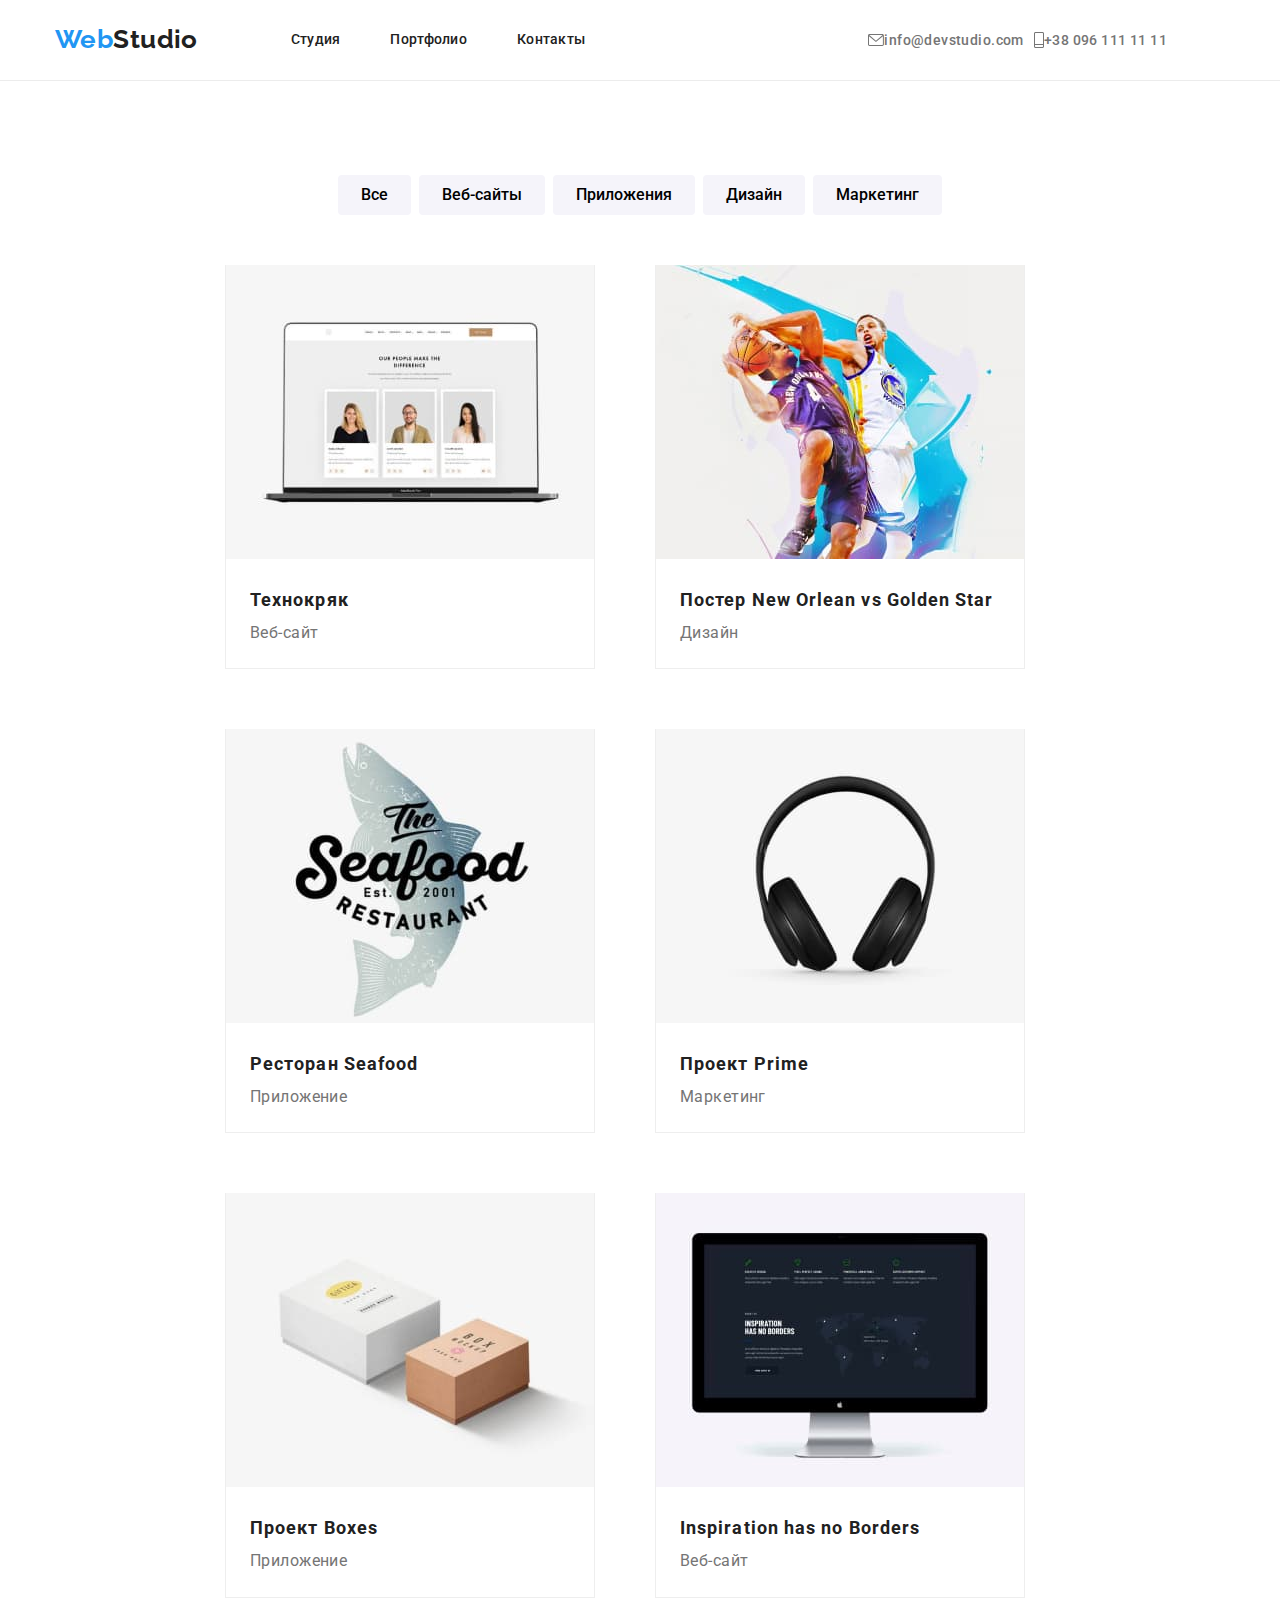
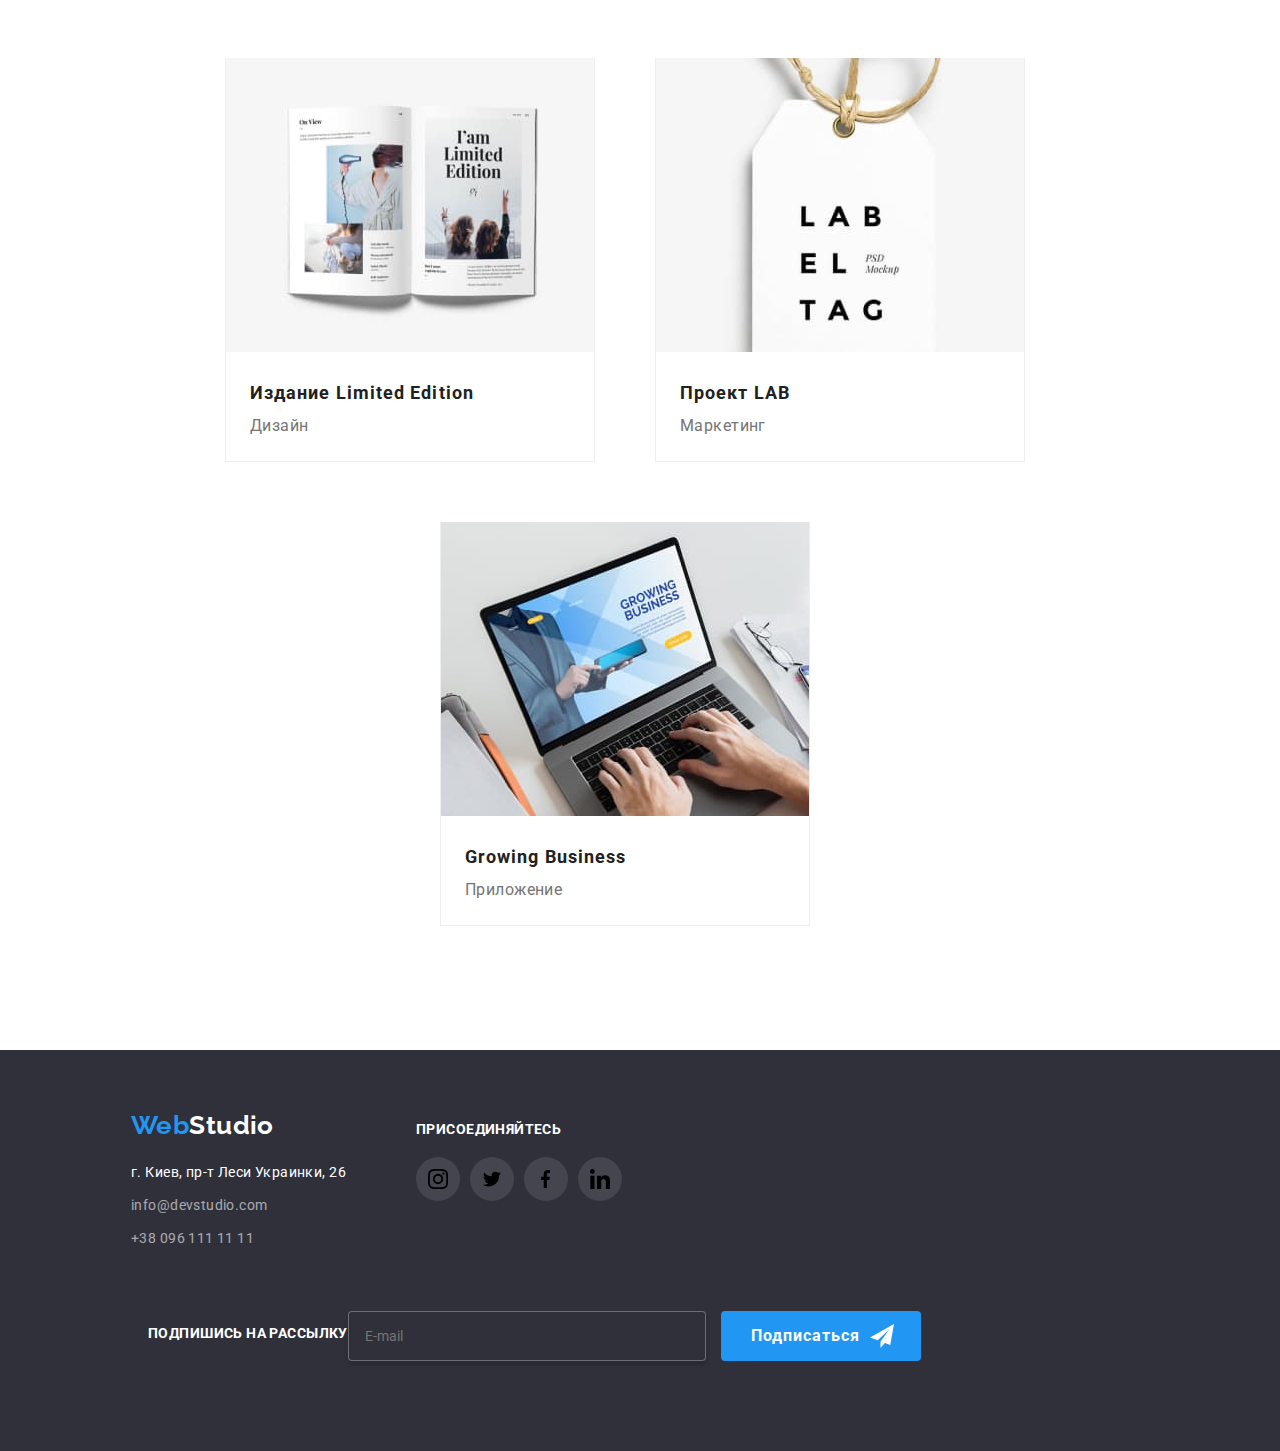
==== portfolio.html @ 1ce32d14 "portfolio" ====
<!DOCTYPE html>
<html lang="en">
<head>
    <meta charset="UTF-8">
    <meta http-equiv="X-UA-Compatible" content="IE=edge">
    <meta name="viewport" content="width=, initial-scale=1.0">
    <title>Document</title>
    <link href="https://fonts.googleapis.com/css2?family=Raleway:wght@700&family=Roboto:wght@400;500;700;900&display=swap"
        rel="stylesheet">
    <link rel="stylesheet" href="https://cdnjs.cloudflare.com/ajax/libs/modern-normalize/1.1.0/modern-normalize.min.css">
    <link rel="stylesheet" href="./css/styles.css">
    <link rel="stylesheet" href="./css/main.min.css">
</head>
<body>
     <header class="header">
    <div class="container">
        <nav class="nav">
        <a href="" class="logo header__logo">Web<span class="header__logo--black">Studio </span> </a>
    
            <ul class="nav__list">
                <li class="nav__item"><a href="./index.html" class="nav__link">Студия</a></li>
                <li class="nav__item"><a href="" class="nav__link current">Портфолио</a></li>
                <li class="nav__item"><a href="" class="nav__link">Контакты</a></li>
            </ul>
            <ul class="soc">
                 <li class="nav__item">
            <a href="info@devstudio.com" class="links soc__link">
                <svg class="soc__icon" width="16" height="12">
                <use href=".//img/symbols-defs.svg#icon-envelope">
                </use>
            </svg> info@devstudio.com </a>
        </li>
     
            
        <li class="nav__item">
            <a href="tel+380961111111" class="links soc__link">
                <svg class="soc__icon" width="10" height="20">
                <use href=".//img/symbols-defs.svg#icon-phone">
                </use>
            </svg>
            +38 096 111 11 11 </a>
            </ul>
        <button
          class="menu-toggle js-open-menu"
          aria-expanded="false"
          aria-controls="mobile-menu"
        >    
    <svg class="" width="40" height="40">
    <use class="icon-menu" href=".//img/symbols-defs.svg#icon-menu"></use>
        </svg>
</button>
<div class="menu-container js-menu-container" id="menu-container" >
     <button type="button" class="menu-toggle js-close-menu" >
        <svg class="" width="40" height="40">
    <use class="icon-cross" href=".//img/symbols-defs.svg#icon-crosss"></use>
    </svg>
</button>
<div class="mob-container--top">
    <ul class="menu__nav__list">
        <li class="menu__nav__item"><a href="" class="menu__nav__link current">Студия</a></li>
        <li class="menu__nav__item"><a href="./portfolio.html" class="menu__nav__link">Портфолио</a></li>
        <li class="menu__nav__item"><a href="" class="menu__nav__link">Контакты</a></li>
    </ul>
    </div>
    <div class="mob-container--bottom">
    <ul class="menu__soc">
         <li class="menu__nav__items">
            <a href="tel+380961111111" class="links menu__soc__link--tel">
                <svg class="soc__icon" width="10" height="20">
                <use href=".//img/symbols-defs.svg#icon-phone">
                </use>
            </svg>
            +38 096 111 11 11 </a>
            
    </li>
        <li class="menu__nav__items">
            <a href="info@devstudio.com" class="links menu__soc__link">
                
                <svg class="soc__icon" width="16" height="12">
                <use href=".//img/symbols-defs.svg#icon-envelope">
                </use>
            </svg>
            info@devstudio.com </a>
        </li>
    
    </ul>
    <ul class="menu__soc--list">
<li class="menu__soc--list-item">
    <a href="" class="menu__soc--list-link">Instagram</a> 
</li>
<li class="menu__soc--list-item">
    <a href="Twitter" class="menu__soc--list-link">Twitter</a> </li>
<li class="menu__soc--list-item">
    <a href="" class="menu__soc--list-link">Facebook</a> </li>
<li class="menu__soc--list-item">
    <a href="" class="menu__soc--list-link">LinkedIn</a> </li>
    </ul>
    </div>
    </div>
    </nav>
</div>
</header>

        <main>
            <section class="content">
                <div class="btn">
                <h1 class="content__title feature">Buttons</h1>
                <ul class="btn__nav">
                    <li class="btn__item">
                        <button class="btn__style" type="button">Все</button>
                    </li>
                    <li class="btn__item">
                        <button class="btn__style" type="button">Веб-сайты</button>
                    </li>
                    <li class="btn__item">
                        <button class="btn__style" type="button">Приложения</button>
                    </li>
                    <li class="btn__item">
                        <button class="btn__style" type="button">Дизайн</button>
                    </li>
                    <li class="btn__item">
                        <button class="btn__style" type="button">Маркетинг</button>
                    </li>
                </ul>
                </div>
            
            
            <div class="content no-padding">
                <div class="container">
                <h1 class="portfolio">Portfolio</h1>
                <div class="flex-container">
                <ul class="flex-container">
                    
                    <li class="portfolio__item">
                        <div class="flex-elements">
                        <a href="" class="portfolio__link">
                            <div class="portfolio__thumb">
                            <img src="./img/img7.jpg" alt="ноут" width="370px">
                             <p class="portfolio__text">Ресурс предлагает комплексные предложения с разным уровнем функционала и сервисов. Все это позволит посетителю получить исчерпывающие сведения о компании или частном лице.</p>
                            </div>
                            <div class="portfolio__group">
                            <h2 class="portfolio-group__title">Технокряк</h2>
                            <p class="portfolio-group__about">Веб-сайт</p>
                            </div>
                        </a>
                        </div>
                    </li>
                    
                    <li class="portfolio__item">
                        <div class="flex-elements">
                        <a href="" class="portfolio__link">
                            <div class="portfolio__thumb">
                            <img src="./img/img8.jpg" alt="баскетбол" width="370px">
                            <p class="portfolio__text">Ресурс предлагает комплексные предложения с разным уровнем функционала и сервисов. Все это позволит посетителю получить исчерпывающие сведения о компании или частном лице.</p>
                            </div>
                            <div class="portfolio__group">
                            <h2 class="portfolio-group__title">Постер New Orlean vs Golden Star</h2>
                            <p class="portfolio-group__about">Дизайн</p>
                            </div>
                        </a>
                        </div>
                    </li>
                    
                    <li class="portfolio__item">
                        <div class="flex-elements">
                        <a href="" class="portfolio__link">
                            <div class="portfolio__thumb">
                            <img src="./img/img9.jpg" alt="seafood" width="370px">
                            <p class="portfolio__text">Ресурс предлагает комплексные предложения с разным уровнем функционала и сервисов. Все это позволит посетителю получить исчерпывающие сведения о компании или частном лице.</p>
                            </div>
                            <div class="portfolio__group">
                            <h2 class="portfolio-group__title">Ресторан Seafood</h2>
                            <p class="portfolio-group__about">Приложение</p>
                            </div>
                        </a>
                        </div>
                    </li>

                    <li class="portfolio__item">
                        <div class="flex-elements">
                        <a href="" class="portfolio__link">
                            <div class="portfolio__thumb">
                            <img src="./img/img10.jpg" alt="наушники" width="370px">
                            <p class="portfolio__text">Ресурс предлагает комплексные предложения с разным уровнем функционала и сервисов. Все это позволит посетителю получить исчерпывающие сведения о компании или частном лице.</p>
                            </div>
                            <div class="portfolio__group">
                            <h2 class="portfolio-group__title">Проект Prime</h2>
                            <p class="portfolio-group__about">Маркетинг</p>
                            </div>
                        </a>
                        </div>
                    </li>

                    <li class="portfolio__item">
                        <div class="flex-elements">
                        <a href="" class="portfolio__link">
                            <div class="portfolio__thumb">
                            <img src="./img/img11.jpg" alt="блоки" width="370px">
                            <p class="portfolio__text">Ресурс предлагает комплексные предложения с разным уровнем функционала и сервисов. Все это позволит посетителю получить исчерпывающие сведения о компании или частном лице.</p>
                            </div>
                            <div class="portfolio__group">
                            <h2 class="portfolio-group__title">Проект Boxes</h2>
                            <p class="portfolio-group__about">Приложение</p>
                            </div>
                        </a>
                        </div>
                    </li>

                    <li class="portfolio__item">
                        <div class="flex-elements">
                        <a href="" class="portfolio__link">
                            <div class="portfolio__thumb">
                            <img src="./img/img12.jpg" alt="монитор" width="370px">
                            <p class="portfolio__text">Ресурс предлагает комплексные предложения с разным уровнем функционала и сервисов. Все это позволит посетителю получить исчерпывающие сведения о компании или частном лице.</p>
                            </div>
                            <div class="portfolio__group">
                            <h2 class="portfolio-group__title">Inspiration has no Borders</h2>
                            <p class="portfolio-group__about">Веб-сайт</p>
                            </div>
                        </a>
                        </div>
                    </li>

                    <li class="portfolio__item">
                        <div class="flex-elements">
                        <a href="" class="portfolio__link">
                            <div class="portfolio__thumb">
                            <img src="./img/img13.jpg" alt="книга" width="370px">
                            <p class="portfolio__text">Ресурс предлагает комплексные предложения с разным уровнем функционала и сервисов. Все это позволит посетителю получить исчерпывающие сведения о компании или частном лице.</p>
                            </div>
                            <div class="portfolio__group">
                            <h2 class="portfolio-group__title">Издание Limited Edition</h2>
                            <p class="portfolio-group__about">Дизайн</p>
                            </div>
                        </a>
                        </div>
                    </li>

                    <li class="portfolio__item">
                        <div class="flex-elements">
                        <a href="" class="portfolio__link">
                            <div class="portfolio__thumb">
                            <img src="./img/img14.jpg" alt="этикетка" width="370px">
                            <p class="portfolio__text">Ресурс предлагает комплексные предложения с разным уровнем функционала и сервисов. Все это позволит посетителю получить исчерпывающие сведения о компании или частном лице.</p>
                            </div>
                            <div class="portfolio__group">
                            <h2 class="portfolio-group__title">Проект LAB</h2>
                            <p class="portfolio-group__about">Маркетинг</p>
                            </div>
                        </a>
                        </div>
                    </li>

                    <li class="portfolio__item">
                        <div class="flex-elements">
                        <a href="" class="portfolio__link">
                            <div class="portfolio__thumb">
                            <img src="./img/img15.jpg" alt="бизнес" width="370px">
                            <p class="portfolio__text">Ресурс предлагает комплексные предложения с разным уровнем функционала и сервисов. Все это позволит посетителю получить исчерпывающие сведения о компании или частном лице.</p>
                            </div>
                            <div class="portfolio__group">
                            <h2 class="portfolio-group__title">Growing Business</h2>
                            <p class="portfolio-group__about">Приложение</p>
                            </div>
                        </a>
                        </div>
                    </li>
                </ul>
                </div>
                </div>
                </div>
            </section>
            </main>

            <footer class="footer">
                 
        <div class="container">
            <div class="footer__wrap">
            <section class="footer__adress">
        <a href="" class="header__logo">Web<span class="header__logo--white">Studio </span> </a>
        <address>
            <ul class="footer__nav">
                <li class="footer__nav--item">
                    <a href="" class="footer__adress--map">г. Киев, пр-т Леси Украинки, 26</a>
                </li>

                <li class="footer__nav--items">
                    <a href="" class="footer__adress--info">info@devstudio.com</a>
                </li>

                <li><a href="" class="footer__adress--info">+38 096 111 11 11</a></li>
            </ul>
    
        </address>
        
        </section>

        <section class="online">
            <h2 class="socials__title">ПРИСОЕДИНЯЙТЕСЬ</h2>
            <ul class="socials__list">
                    <li class="socials__item">
                        <a href="" class="socials__link--dark">
                            <svg class="online-soc-icon" width="20" height="20">
                                <use href=".//img/symbols-defs.svg#icon-instagram">
                                </use>
                            </svg>
                        </a>
                    </li>
                
                    <li class="socials__item">
                        <a href="" class="socials__link--dark">
                            <svg class="online-soc-icon" width="20" height="16.25">
                                <use href=".//img/symbols-defs.svg#icon-bird">
                                </use>
                            </svg>
                        </a>
                    </li>
                
                    <li class="socials__item">
                        <a href="" class="socials__link--dark">
                            <svg class="online-soc-icon" width="10" height="20">
                                <use href=".//img/symbols-defs.svg#icon-f">
                                </use>
                            </svg>
                        </a>
                
                    </li>
                
                    <li class="socials__item">
                        <a href="" class="socials__link--dark">
                            <svg class="online-soc-icon" width="20" height="20">
                                <use href=".//img/symbols-defs.svg#icon-linkedin">
                                </use>
                            </svg>
                        </a>
                    </li>
                </ul>
        </section>

        <section class="footer-content">
            <p class="footer-content__title">ПОДПИШИСЬ НА РАССЫЛКУ</p>
            <div class="footer-content__block">
            <input type="email" class="footer-content__input" name="user-email" id="user-email" placeholder="E-mail" required/>
        <button class="footer-content__button"> Подписаться <svg class="footer-content__icon" width="24" height="24">
                <use href=".//img/icon-defs.svg#icon-icon-send">
                </use>
            </svg></button>
        </div>
        </section>
    </div>
    </div>
    <div class="footer__mobile">
        <div class="footer__mobile__wrap">
        <div class="container">
            <section class="footer__mobile__adress">
        <a href="" class="header__logo">Web<span class="header__logo--white">Studio </span> </a>
        <address>
            <ul class="footer__mobile__nav">
                <li class="footer__mobile__nav--item">
                    <a href="" class="footer__adress--map">г. Киев, пр-т Леси Украинки, 26</a>
                </li>

                <li class="footer__mobile__nav--item">
                    <a href="" class="footer__adress--info">info@devstudio.com</a>
                </li>

                <li><a href="" class="footer__adress--info">+38 096 111 11 11</a></li>
            </ul>
    
        </address>
        
        </section>

        <section class="mobile__online">
            <h2 class="socials__title">ПРИСОЕДИНЯЙТЕСЬ</h2>
            <ul class="socials__list">
                    <li class="socials__item">
                        <a href="" class="socials__link--dark">
                            <svg class="socials__icon--white" width="20" height="20">
                                <use href=".//img/symbols-defs.svg#icon-instagram">
                                </use>
                            </svg>
                        </a>
                    </li>
                
                    <li class="socials__item">
                        <a href="" class="socials__link--dark">
                            <svg class="socials__icon--white" width="20" height="16.25">
                                <use href=".//img/symbols-defs.svg#icon-bird">
                                </use>
                            </svg>
                        </a>
                    </li>
                
                    <li class="socials__item">
                        <a href="" class="socials__link--dark">
                            <svg class="socials__icon--white" width="10" height="20">
                                <use href=".//img/symbols-defs.svg#icon-f">
                                </use>
                            </svg>
                        </a>
                
                    </li>
                
                    <li class="socials__item">
                        <a href="" class="socials__link--dark">
                            <svg class="socials__icon--white" width="20" height="20">
                                <use href=".//img/symbols-defs.svg#icon-linkedin">
                                </use>
                            </svg>
                        </a>
                    </li>
                </ul>
        </section>

        <section class="footer-content__mobile">
            <p class="footer-content__title">ПОДПИШИСЬ НА РАССЫЛКУ</p>
            <div class="footer-content__block-mobile">
            <input type="email" class="footer-content__input-mobile" name="user-email" id="user-email" placeholder="E-mail" required/>
        
        <button class="footer-content__button"> Подписаться <svg class="footer-content__icon" width="24" height="24">
                <use href=".//img/icon-defs.svg#icon-icon-send">
                </use>
            </svg></button>
        </div>
        </section>
    </div>
    </footer>

    <script src="./js/modal.js"></script>
     <script src="./js/menu.js"></script>
    </body>
    
    
    </body>
            
            </html>
---- css/main.min.css ----
html{-webkit-box-sizing:border-box;box-sizing:border-box}*,*::before,*::after{-webkit-box-sizing:inherit;box-sizing:inherit}:root{--primary-text-color: #757575;--title-text-color: #212121;--text-color-secondary: #FFFFFF;--accent-color: #2196F3}body{color:var(--primary-text-color);background-color:#fff;font-family:Roboto,sans-serif;letter-spacing:.03em;font-size:14px}@media screen and (max-width: 320px){body{overflow:hidden}}textarea{resize:none}ul{list-style:none;margin:0px;padding:0px}.img{display:block;height:auto;max-width:100%}.container{margin-left:auto;margin-right:auto;width:100%;padding-left:15px;padding-right:15px}@media screen and (min-width: 480px){.container{width:480px}}@media screen and (min-width: 768px){.container{width:768px}}@media screen and (min-width: 1200px){.container{width:1200px}}.header{background-color:#fff;border-top:80px;border-bottom:1px solid #ececec;position:relative}.nav{display:-webkit-box;display:-ms-flexbox;display:flex;-webkit-box-align:center;-ms-flex-align:center;align-items:center}.nav .link :current{color:var(--accent-color)}.nav__list{display:none}@media screen and (min-width: 768px){.nav__list{display:-webkit-box;display:-ms-flexbox;display:flex;margin-left:88px;margin-right:84px}}@media screen and (min-width: 1200px){.nav__list{display:-webkit-box;display:-ms-flexbox;display:flex;margin-left:93px}}.nav__list .nav__link:hover,.nav__list .nav__link:focus{color:var(--accent-color)}.nav__list .nav__link{color:var(--title-text-color);font-weight:500;line-height:1.14;letter-spacing:.02em;padding-top:32px;padding-bottom:32px;text-decoration:none;-webkit-transition-property:color;transition-property:color;-webkit-transition-duration:250ms;transition-duration:250ms;-webkit-transition-timing-function:cubic-bezier(0.4, 0, 0.2, 1);transition-timing-function:cubic-bezier(0.4, 0, 0.2, 1);position:relative}.nav__list .nav__item:not(:last-child){margin-right:50px}.nav__item{display:-webkit-box;display:-ms-flexbox;display:flex}.nav__link.current::after{content:"";display:block;width:100%;height:4px;background-color:var(--accent-color);border-radius:2px;position:absolute;left:0;bottom:0;opacity:1;-webkit-transition:250ms cubic-bezier(0.4, 0, 0.2, 1);transition:250ms cubic-bezier(0.4, 0, 0.2, 1)}@media screen and (min-width: 480px){.nav__link.current::after{display:none}}.nav__link::after{content:"";display:block;width:100%;height:4px;background-color:var(--accent-color);border-radius:2px;position:absolute;left:0;bottom:0;opacity:0;-webkit-transition:250ms cubic-bezier(0.4, 0, 0.2, 1);transition:250ms cubic-bezier(0.4, 0, 0.2, 1)}@media screen and (min-width: 480px){.nav__link::after{display:none}}.nav__link:hover::after{opacity:1}.menu-toggle{display:block;margin-left:auto;padding:0px;border:none;background-color:rgba(0,0,0,0)}@media screen and (min-width: 768px){.menu-toggle{display:none}}.icon-menu:hover,.icon-menu:focus{fill:var(--accent-color)}.menu-button .icon-cross{display:none}.menu-button .is-open .icon-cross{display:block}.menu-button .is-open .icon-menu{display:none}.menu-container{padding-top:10px;padding-right:10px;padding-bottom:40px;padding-left:48px;background-color:#fff;text-align:left;font-size:40px}@media screen and (max-width: 767px){.menu-container{display:none;position:fixed;top:0%;left:0%;width:100%;height:100vh}.menu-container.is-open{display:block}}@media screen and (min-width: 768px){.menu-container{display:-webkit-box;display:-ms-flexbox;display:flex}}@media screen and (min-width: 768px){.menu__nav__list{display:none}}@media screen and (min-width: 768px){.menu__soc{display:none}}.menu__nav__item{margin-bottom:32px}.menu__nav__link{font-size:40px;font-weight:500;color:#212121;text-decoration:none}.menu__nav__link:focus,.menu__nav__link:hover{color:var(--accent-color)}.menu-soc{display:block;-webkit-box-pack:left;-ms-flex-pack:left;justify-content:left;text-align:left}.menu__soc__link--tel{color:var(--accent-color);text-align:left;-webkit-box-pack:left;-ms-flex-pack:left;justify-content:left;text-decoration:none;font-size:34px;font-weight:500;margin-top:274px}.menu__soc__link{color:var(--primary-text-color);font-size:24px;font-weight:500;text-decoration:none;margin-top:32px}.menu__soc--list{display:-webkit-box;display:-ms-flexbox;display:flex;margin-top:64px;margin-right:20px}@media screen and (min-width: 768px){.menu__soc--list{display:none}}.menu__soc--list-item{margin-right:20px;position:relative}.menu__soc--list-link{font-size:18px;font-weight:500;color:var(--accent-color);text-decoration:none}.menu__soc--list-item::after{content:" ";width:1px;height:22px;background-color:rgba(33,33,33,.2);position:absolute;right:-10px;bottom:5px}.menu__soc--list-item::after:hover,.menu__soc--list-item::after:focus{background-color:var(--accent-color)}.soc{display:none}@media screen and (min-width: 768px){.soc{display:block;margin-left:auto}}.soc .links:hover,.soc .links:focus{color:var(--accent-color)}@media screen and (min-width: 1200px){.soc{display:-webkit-box;display:-ms-flexbox;display:flex}}.soc .items+.items{margin-left:50px}.soc .links{color:var(--primary-text-color);font-weight:500;text-decoration:none;margin-top:0px;margin-bottom:0px;-webkit-transition-property:color;transition-property:color;-webkit-transition-duration:250ms;transition-duration:250ms;-webkit-transition-timing-function:cubic-bezier(0.4, 0, 0.2, 1);transition-timing-function:cubic-bezier(0.4, 0, 0.2, 1)}.links{display:-webkit-inline-box;display:-ms-inline-flexbox;display:inline-flex;-webkit-box-align:center;-ms-flex-align:center;align-items:center}.links::before{content:"";margin-right:10px}@media screen and (max-width: 768px){.links::before{margin-right:0px}}.soc__link{display:-webkit-box;display:-ms-flexbox;display:flex;-webkit-box-align:center;-ms-flex-align:center;align-items:center;-webkit-box-pack:center;-ms-flex-pack:center;justify-content:center;font-size:12px}@media screen and (min-width: 1200px){.soc__link{font-size:14px}}.soc__icon{fill:currentColor}.soc__icon:hover,.soc__icon:focus{fill:var(--accent-color)}@media screen and (max-width: 767px){.soc__icon{display:none;margin-right:0px}}.header__logo{color:var(--accent-color);font-family:Raleway,sans-serif;font-size:24px;line-height:1.19;font-weight:700;text-decoration:none;margin-top:16px;margin-bottom:16px}@media screen and (min-width: 1200px){.header__logo{font-size:26px;margin-top:24px;margin-bottom:25px}}.header__logo--black{color:var(--title-text-color)}.header__logo:hover{color:var(--accent-color)}.header__logo--white{color:var(--text-color-secondary)}.hero{background-color:#2f303a;text-align:center}.overlay{max-width:1630px;max-height:600px;margin-left:auto;margin-right:auto;background-image:-webkit-gradient(linear, left top, right top, from(rgba(47, 48, 58, 0.4)), to(rgba(47, 48, 58, 0.4))),url("../img/mobile.jpg");background-image:linear-gradient(to right, rgba(47, 48, 58, 0.4), rgba(47, 48, 58, 0.4)),url("../img/mobile.jpg");background-repeat:no-repeat;background-size:cover;background-position:center;padding-top:200px;padding-bottom:200px}@media(min-device-pixel-ratio: 2),(-webkit-min-device-pixel-ratio: 2),(min-resolution: 192dpi),(min-resolution: 2dppx){.overlay{background-image:-webkit-gradient(linear, left top, right top, from(rgba(47, 48, 58, 0.4)), to(rgba(47, 48, 58, 0.4))),url("../img/mob-2x.jpg");background-image:linear-gradient(to right, rgba(47, 48, 58, 0.4), rgba(47, 48, 58, 0.4)),url("../img/mob-2x.jpg")}}@media screen and (min-width: 768px){.overlay{background-image:-webkit-gradient(linear, left top, right top, from(rgba(47, 48, 58, 0.4)), to(rgba(47, 48, 58, 0.4))),url("../img/tablet.jpg");background-image:linear-gradient(to right, rgba(47, 48, 58, 0.4), rgba(47, 48, 58, 0.4)),url("../img/tablet.jpg");background-repeat:no-repeat;background-size:cover;background-position:center}}@media screen and (min-width: 768px)and (min-device-pixel-ratio: 2),screen and (min-width: 768px)and (-webkit-min-device-pixel-ratio: 2),screen and (min-width: 768px)and (min-resolution: 192dpi),screen and (min-width: 768px)and (min-resolution: 2dppx){.overlay{background-image:-webkit-gradient(linear, left top, right top, from(rgba(47, 48, 58, 0.4)), to(rgba(47, 48, 58, 0.4))),url("../img/lap-2x.jpg");background-image:linear-gradient(to right, rgba(47, 48, 58, 0.4), rgba(47, 48, 58, 0.4)),url("../img/lap-2x.jpg")}}@media screen and (min-width: 1200px){.overlay{background-image:-webkit-gradient(linear, left top, right top, from(rgba(47, 48, 58, 0.4)), to(rgba(47, 48, 58, 0.4))),url("../img/Img16.jpg");background-image:linear-gradient(to right, rgba(47, 48, 58, 0.4), rgba(47, 48, 58, 0.4)),url("../img/Img16.jpg");background-repeat:no-repeat;background-size:cover;background-position:center}}@media screen and (min-width: 1200px)and (min-device-pixel-ratio: 2),screen and (min-width: 1200px)and (-webkit-min-device-pixel-ratio: 2),screen and (min-width: 1200px)and (min-resolution: 192dpi),screen and (min-width: 1200px)and (min-resolution: 2dppx){.overlay{background-image:-webkit-gradient(linear, left top, right top, from(rgba(47, 48, 58, 0.4)), to(rgba(47, 48, 58, 0.4))),url("../img/des-2x.jpg");background-image:linear-gradient(to right, rgba(47, 48, 58, 0.4), rgba(47, 48, 58, 0.4)),url("../img/des-2x.jpg")}}.hero__title{color:var(--text-color-secondary);font-size:#000;line-height:1.36;font-weight:900;text-align:Center;Letter-spacing:.06em;margin-top:0px;margin-bottom:30px;font-size:26px}@media screen and (min-width: 1200px){.hero__title{font-size:44px}}.button{color:var(--text-color-secondary);background-color:#2196f3;font-weight:700;font-size:16px;line-height:1.88;letter-spacing:.06em;text-decoration:none;border-radius:4px;padding:10px 32px;min-width:200px;display:inline-block;text-align:center;border:1px solid rgba(0,0,0,0);margin:0px;cursor:pointer}.backdrop{position:fixed;top:0;left:0;width:100%;height:100%;background-color:rgba(0,0,0,.2);opacity:1;-webkit-transition:opacity 250ms cubic-bezier(0.4, 0, 0.2, 1);transition:opacity 250ms cubic-bezier(0.4, 0, 0.2, 1);padding:93px 15px;overflow-y:scroll}.backdrop .is-hidden{opacity:0;visibility:hidden;pointer-events:none}.is-hidden{opacity:0;visibility:hidden;pointer-events:none}.backdrop.is-hidden .modal{-webkit-transform:translate(-50%, -50%) scale(1.1);transform:translate(-50%, -50%) scale(1.1)}.modal{position:absolute;top:50%;left:50%;-webkit-transform:translate(-50%, -50%) scale(1);transform:translate(-50%, -50%) scale(1);min-height:609px;min-width:450px;padding:40px;text-align:left;background-color:#fff;-webkit-transition:-webkit-transform 250ms cubic-bezier(0.4, 0, 0.2, 1);transition:-webkit-transform 250ms cubic-bezier(0.4, 0, 0.2, 1);transition:transform 250ms cubic-bezier(0.4, 0, 0.2, 1);transition:transform 250ms cubic-bezier(0.4, 0, 0.2, 1), -webkit-transform 250ms cubic-bezier(0.4, 0, 0.2, 1);border-radius:4px}@media screen and (min-width: 1200px){.modal{min-width:528px;min-height:581px}}.modal__text{font-weight:700;font-size:20px;line-height:1.15;color:#212121;margin-bottom:12px;margin-top:0px;display:-webkit-box;display:-ms-flexbox;display:flex;-webkit-box-pack:center;-ms-flex-pack:center;justify-content:center;-webkit-box-align:center;-ms-flex-align:center;align-items:center}.modal-form__input{width:100%;height:40px;border:1px solid rgba(33,33,33,.2);border-radius:4px;padding-left:42px}.modal-form__input:focus{border:1px solid #2196f3;outline:none}.modal-form__input:focus+.modal-label__icon{fill:var(--accent-color)}.modal-form__label{font-size:12px;color:#757575;text-align:left;display:block;margin-bottom:4px}.modal-form__check-text{display:-webkit-box;display:-ms-flexbox;display:flex;-ms-flex-wrap:wrap;flex-wrap:wrap;font-size:12px}.modal-form__check-text::before{content:" ";width:16px;height:15px;border:2px solid #212121;border-radius:4px;margin-right:8.38px}@media screen and (min-width: 1200px){.modal-form__check-text::before{margin-left:13px}}.modal-form__check{appearance:none;-webkit-appearance:none;-moz-appearance:none;position:absolute}.modal-form__check.modal-form__check:checked+.modal-form__check-text::before{background-color:var(--accent-color);background-image:url(../img/check.svg);background-repeat:no-repeat;background-position:center;border:none}.modal-form__text{width:100%;height:120px;border:1px solid rgba(33,33,33,.2);border-radius:4px;padding-top:12px;padding-bottom:12px;padding-left:16px;padding-right:16px;margin-bottom:20px}.modal-form__text:focus{border:1px solid #2196f3;outline:none}.input-wrap{position:relative;display:block;margin-bottom:10px}.modal-label__icon{position:absolute;top:50%;left:9px;width:12px;height:12px;display:inline-block;-webkit-transform:translateY(-50%);transform:translateY(-50%);color:#212121}.modal-label__icon:hover,.modal-label__icon:focus{color:var(--accent-color)}.modal-form__check-conditions{color:var(--accent-color);cursor:pointer;text-decoration:underline;margin-left:2px}.modal__button{width:30px;height:30px;border:1px solid rgba(0,0,0,.1);border-radius:50%;background-color:#fff;position:absolute;top:8px;right:8px}.modal__icon{-webkit-box-pack:center;-ms-flex-pack:center;justify-content:center;fill:solid #000}.modal__icon:hover,.modal__icon:focus{fill:var(--accent-color)}.modal-form__button{display:-webkit-box;display:-ms-flexbox;display:flex;-webkit-box-pack:center;-ms-flex-pack:center;justify-content:center;text-align:center}.modal-form__submit-button{color:var(--text-color-secondary);background-color:#2196f3;font-weight:700;font-size:16px;line-height:1.88;letter-spacing:.06em;text-decoration:none;border-radius:4px;padding:10px 55px;min-width:200px;min-height:50px;display:inline-block;text-align:center;-webkit-box-pack:center;-ms-flex-pack:center;justify-content:center;border:1px solid rgba(0,0,0,0);margin-top:30px;cursor:pointer}.content{padding-top:60px;padding-bottom:60px}@media screen and (min-width: 1200px){.content{padding-top:94px;padding-bottom:94px}}.content__title{color:var(--title-text-color);font-weight:700;font-size:28px;line-height:1.17;text-align:center;margin-top:0;margin-bottom:50px}@media screen and (min-width: 1200px){.content__title{margin-bottom:50px;font-size:36px}}.content.no-padding{padding-top:0px;padding-bottom:0px}.content.half-padding{padding-top:0px;padding-bottom:94px}.feature-list__title{color:var(--title-text-color);font-weight:700;font-size:14px;line-height:1.14;margin-top:0px;margin-bottom:10px;width:450px;-webkit-box-pack:center;-ms-flex-pack:center;justify-content:center;text-align:center}@media screen and (min-width: 768px){.feature-list__title{width:354px;-webkit-box-pack:left;-ms-flex-pack:left;justify-content:left;text-align:left}}@media screen and (min-width: 1200px){.feature-list__title{width:270px}}.feature-list{display:-webkit-box;display:-ms-flexbox;display:flex;-ms-flex-wrap:wrap;flex-wrap:wrap;gap:30px}.feature{display:none}.feature-list__item{margin-right:0px}.feature-list__item:last-child{margin-right:0px}.feature-list__link{height:120px;background-color:#f5f4fa;display:-webkit-box;display:-ms-flexbox;display:flex;-ms-flex-wrap:wrap;flex-wrap:wrap;gap:30px;-webkit-box-align:center;-ms-flex-align:center;align-items:center;-webkit-box-pack:center;-ms-flex-pack:center;justify-content:center;margin-bottom:30px;margin-left:15px;margin-right:15px;border-radius:4px;width:calc(100% - 30px)}@media screen and (min-width: 768px){.feature-list__link{width:354px;margin-left:0px;margin-right:0px}}@media screen and (min-width: 1200px){.feature-list__link{width:270px;margin-left:0px;margin-right:0px}}.feature-list__icon:hover,.feature-list__icon:focus{fill:#2196f3}.feature-list__about{margin-top:0px;margin-left:15px;margin-right:15px;padding:0px;line-height:1.71;width:450px}@media screen and (min-width: 768px){.feature-list__about{width:354px;margin-left:0px;margin-right:0px}}@media screen and (min-width: 1200px){.feature-list__about{width:270px;margin-left:0px;margin-right:0px}}.gallery{display:none}@media screen and (min-width: 1200px){.gallery{display:-webkit-box;display:-ms-flexbox;display:flex}}.gallery__list{display:-webkit-box;display:-ms-flexbox;display:flex;text-align:center;-webkit-box-pack:center;-ms-flex-pack:center;justify-content:center;margin:0px;padding:0px;-ms-flex-wrap:wrap;flex-wrap:wrap}.gallery__list>.gallery__item{padding:0px}.gallery__list .gallery__item+.gallery__item{margin-left:30px}.gallery__thumb{position:relative;overflow:hidden}.gallery__overlay{font-size:14px;font-weight:700;line-height:1.17;color:#fff;background-color:rgba(47,48,58,.8);letter-spacing:.03em;width:370px;height:70px;padding-bottom:27px;padding-top:27px;padding-left:auto;padding-right:auto;margin:0px;text-align:center;-webkit-box-pack:center;-ms-flex-pack:center;justify-content:center;display:-webkit-box;display:-ms-flexbox;display:flex;position:absolute;bottom:0;-webkit-transition:-webkit-transform 250ms cubic-bezier(0.4, 0, 0.2, 1);transition:-webkit-transform 250ms cubic-bezier(0.4, 0, 0.2, 1);transition:transform 250ms cubic-bezier(0.4, 0, 0.2, 1);transition:transform 250ms cubic-bezier(0.4, 0, 0.2, 1), -webkit-transform 250ms cubic-bezier(0.4, 0, 0.2, 1)}.socials{display:-webkit-box;display:-ms-flexbox;display:flex;padding-top:0px;padding-bottom:30px;-webkit-box-pack:center;-ms-flex-pack:center;justify-content:center}.socials__item{width:44px;height:44px;margin-right:10px}.socials__item:last-child{margin-right:0px}.socials__link{width:100%;height:100%;background-color:#fff;border-radius:50%;display:-webkit-box;display:-ms-flexbox;display:flex;-webkit-box-align:center;-ms-flex-align:center;align-items:center;-webkit-box-pack:center;-ms-flex-pack:center;justify-content:center;-webkit-transition-property:background-color;transition-property:background-color;-webkit-transition-duration:250ms;transition-duration:250ms;-webkit-transition-timing-function:cubic-bezier(0.4, 0, 0.2, 1);transition-timing-function:cubic-bezier(0.4, 0, 0.2, 1)}.socials__link:hover,.socials__link:focus{background-color:#2196f3}.socials__link:hover .socials__icon,.socials__link:focus .socials__icon{fill:#fff}.socials__link--dark{width:100%;height:100%;background-color:rgba(255,255,255,.1);border-radius:50%;display:-webkit-box;display:-ms-flexbox;display:flex;-webkit-box-align:center;-ms-flex-align:center;align-items:center;-webkit-box-pack:center;-ms-flex-pack:center;justify-content:center;-webkit-transition-property:background-color;transition-property:background-color;-webkit-transition-duration:250ms;transition-duration:250ms;-webkit-transition-timing-function:cubic-bezier(0.4, 0, 0.2, 1);transition-timing-function:cubic-bezier(0.4, 0, 0.2, 1)}.socials__link--dark:hover,.socials__link--dark:focus{background-color:#2196f3}.socials__icon{fill:#afb1b8;-webkit-transition-property:fill;transition-property:fill;-webkit-transition-duration:250ms;transition-duration:250ms;-webkit-transition-timing-function:cubic-bezier(0.4, 0, 0.2, 1);transition-timing-function:cubic-bezier(0.4, 0, 0.2, 1)}.socials__icon--white{fill:#fff}.socials__list{display:-webkit-box;display:-ms-flexbox;display:flex;padding-top:0px;padding-bottom:30px;-webkit-box-pack:center;-ms-flex-pack:center;justify-content:center}.socials__title{font-size:14px;font-weight:700;line-height:1.14;color:var(--text-color-secondary);padding-bottom:0px;margin-bottom:20px}.flex-container{display:-webkit-box;display:-ms-flexbox;display:flex;-ms-flex-wrap:wrap;flex-wrap:wrap;margin-left:0px;padding:0px;gap:30px;-webkit-box-pack:center;-ms-flex-pack:center;justify-content:center}.flex-elements{width:100%;margin-bottom:30px;border:1px solid #eee;border-top:none;-webkit-transition-property:-webkit-box-shadow;transition-property:-webkit-box-shadow;transition-property:box-shadow;transition-property:box-shadow, -webkit-box-shadow;-webkit-transition-duration:250ms;transition-duration:250ms;-webkit-transition-timing-function:cubic-bezier(0.4, 0, 0.2, 1);transition-timing-function:cubic-bezier(0.4, 0, 0.2, 1)}.flex-elements:hover,.flex-elements:focus{-webkit-box-shadow:1px 4px 6px rgba(0,0,0,.16),0px 4px 4px rgba(0,0,0,.06),0px 1px 1px rgba(0,0,0,.12);box-shadow:1px 4px 6px rgba(0,0,0,.16),0px 4px 4px rgba(0,0,0,.06),0px 1px 1px rgba(0,0,0,.12)}.flex-elements:nth-child(3n):nth-last-child(-n+3){margin-bottom:0px}.flex-element{width:100%}@media screen and (min-width: 768px){.flex-element{width:354px}}@media screen and (min-width: 1200px){.flex-element{width:270px}}.flex-element:nth-child(2n){margin-right:0px}.flex-element:nth-last-child(-n+4){margin-bottom:0px}.btn__nav{display:-webkit-box;display:-ms-flexbox;display:flex;-webkit-box-pack:center;-ms-flex-pack:center;justify-content:center;margin-top:0px;margin-bottom:50px;padding:0px}.btn__nav .btn__item+.btn__item{margin-left:8px}.btn__nav .btn__style:hover,.btn__nav .btn__style:focus{color:var(--text-color-secondary);background-color:var(--accent-color);-webkit-box-shadow:0px 3px 1px rgba(0,0,0,.1),0px 1px 2px rgba(0,0,0,.08),0px 2px 2px rgba(0,0,0,.12);box-shadow:0px 3px 1px rgba(0,0,0,.1),0px 1px 2px rgba(0,0,0,.08),0px 2px 2px rgba(0,0,0,.12)}.btn__style{font-family:roboto;font-size:16px;line-height:1.63;font-weight:500;background-color:#f5f4fa;border-radius:4px;padding:6px 22px;min-width:73px;display:inline-block;text-align:center;border:1px solid rgba(0,0,0,0);-webkit-transition-property:all;transition-property:all;-webkit-transition-duration:250ms;transition-duration:250ms;-webkit-transition-timing-function:cubic-bezier(0.4, 0, 0.2, 1);transition-timing-function:cubic-bezier(0.4, 0, 0.2, 1)}.btn__style:hover,.btn__style:focus{color:var(--text-color-secondary);background-color:var(--accent-color);-webkit-box-shadow:0px 3px 1px rgba(0,0,0,.1),0px 1px 2px rgba(0,0,0,.08),0px 2px 2px rgba(0,0,0,.12);box-shadow:0px 3px 1px rgba(0,0,0,.1),0px 1px 2px rgba(0,0,0,.08),0px 2px 2px rgba(0,0,0,.12)}.card-set{background-color:#f5f4fa}.card-set__item{background-color:#fff;-webkit-box-shadow:0px 2px 1px rgba(0,0,0,.2),0px 1px 1px rgba(0,0,0,.14),0px 1px 3px rgba(0,0,0,.12);box-shadow:0px 2px 1px rgba(0,0,0,.2),0px 1px 1px rgba(0,0,0,.14),0px 1px 3px rgba(0,0,0,.12);margin-bottom:30px;width:100%}@media screen and (min-width: 768px){.card-set__item{width:354px}}@media screen and (min-width: 1200px){.card-set__item{width:270px}}.card-set__list{padding-top:30px;padding-bottom:16px;width:100%}@media screen and (min-width: 768px){.card-set__list{width:354px}}@media screen and (min-width: 1200px){.card-set__list{width:270px}}.card-set__item-title{color:var(--title-text-color);font-weight:500;font-size:16px;line-height:1.19;margin-top:0px;margin-bottom:10px;text-align:center}.card-set__top-text{color:var(--primary-text-color);font-size:16px;line-height:1.19;margin:0px;text-align:center}.portfolio{margin:0px;padding:0px;display:none}.portfolio__link{text-decoration:none}.portfolio__thumb{position:relative;overflow:hidden}.portfolio__thumb:hover .portfolio__text{-webkit-transform:translateY(0);transform:translateY(0)}.portfolio__text{font-size:18px;line-height:1.56;color:#fff;background-color:#2196f3;letter-spacing:.03em;width:370px;height:100%;padding-bottom:63px;padding-top:63px;padding-left:24px;padding-right:24px;margin:0px;text-align:left;-webkit-box-pack:center;-ms-flex-pack:center;justify-content:center;display:-webkit-box;display:-ms-flexbox;display:flex;position:absolute;top:0;-webkit-transform:translateY(100%);transform:translateY(100%);-webkit-transition:-webkit-transform 250ms cubic-bezier(0.4, 0, 0.2, 1);transition:-webkit-transform 250ms cubic-bezier(0.4, 0, 0.2, 1);transition:transform 250ms cubic-bezier(0.4, 0, 0.2, 1);transition:transform 250ms cubic-bezier(0.4, 0, 0.2, 1), -webkit-transform 250ms cubic-bezier(0.4, 0, 0.2, 1)}.portfolio__item{background-color:#fff;width:370px;margin-right:30px}.portfolio__group{padding-top:20px;padding-bottom:20px;padding-left:24px;padding-right:24px;margin:0px;width:370px}.portfolio-group__title{color:var(--title-text-color);font-weight:700;font-size:18px;line-height:2;letter-spacing:.06em;margin-bottom:4px;margin:0px}.portfolio-group__about{color:#757575;font-size:16px;line-height:1.88;margin:0px;padding:0px}.client{padding-top:60px;padding-bottom:60px}@media screen and (min-width: 1200px){.client{padding-top:94px;padding-bottom:94px}}.client__title{color:var(--title-text-color);font-size:28px;font-weight:700;line-height:1.17;text-align:center;margin-top:0px;margin-bottom:30px}@media screen and (min-width: 1200px){.client__title{margin-bottom:50px;font-size:36px}}.client__list{display:-webkit-box;display:-ms-flexbox;display:flex;-ms-flex-wrap:wrap;flex-wrap:wrap;gap:30px;-webkit-box-pack:center;-ms-flex-pack:center;justify-content:center;-webkit-box-align:center;-ms-flex-align:center;align-items:center}.client__item{height:92px;border:1px Solid #afb1b8;border-radius:4px;width:210px}@media screen and (min-width: 768px){.client__item{width:226px}}@media screen and (min-width: 1200px){.client__item{width:170px}}.client__item:hover,.client__item:focus{border:1px Solid #2196f3}.client__item:last-child{margin-right:0px}.client__link{width:100%;height:100%;background-color:#fff;display:-webkit-box;display:-ms-flexbox;display:flex;-webkit-box-align:center;-ms-flex-align:center;align-items:center;-webkit-box-pack:center;-ms-flex-pack:center;justify-content:center;-webkit-transition-property:background-color;transition-property:background-color;-webkit-transition-duration:250ms;transition-duration:250ms;-webkit-transition-timing-function:cubic-bezier(0.4, 0, 0.2, 1);transition-timing-function:cubic-bezier(0.4, 0, 0.2, 1)}.client__link:hover .client__icon,.client__link:focus .client__icon{fill:#2196f3}.client__icon{fill:#afb1b8;-webkit-transition-property:fill;transition-property:fill;-webkit-transition-duration:250ms;transition-duration:250ms;-webkit-transition-timing-function:cubic-bezier(0.4, 0, 0.2, 1);transition-timing-function:cubic-bezier(0.4, 0, 0.2, 1)}.footer__wrap{display:-webkit-box;display:-ms-flexbox;display:flex;-ms-flex-wrap:wrap;flex-wrap:wrap}@media screen and (max-width: 767px){.footer__wrap{display:none}}.footer__adress{margin-right:165px;margin-left:76px;-webkit-box-pack:center;-ms-flex-pack:center;justify-content:center;text-align:center}@media screen and (min-width: 1200px){.footer__adress{margin-right:70px;text-align:left;-webkit-box-pack:left;-ms-flex-pack:left;justify-content:left}}.footer__adress--info{color:rgba(255,255,255,.6);line-height:1.71;text-decoration:none;font-style:normal;margin:0px;-webkit-transition-property:color;transition-property:color;-webkit-transition-duration:250ms;transition-duration:250ms;-webkit-transition-timing-function:cubic-bezier(0.4, 0, 0.2, 1);transition-timing-function:cubic-bezier(0.4, 0, 0.2, 1)}.footer__nav{text-decoration:none;padding:0px;margin:0px}.footer__nav .footer__adress--map:hover,.footer__nav .footer__adress--map:focus{color:var(--accent-color)}.footer__nav .footer__adress--info:hover,.footer__nav .footer__adress--info:focus{color:var(--text-color-secondary);background-color:var(--accent-color)}.footer__wrap .container{display:-webkit-box;display:-ms-flexbox;display:flex}@media screen and (min-width: 768px){.footer__wrap .container{margin-left:76px}}.footer{background-color:#2f303a;padding-top:60px;padding-bottom:60px}.footer__nav--item{margin-top:20px;margin-bottom:9px}.footer__nav--items{margin-top:0px;margin-bottom:9px}.footer__adress--map{color:var(--text-color-secondary);line-height:1.71;text-decoration:none;font-style:normal;margin:0px}.footer-content{margin-left:93px;display:block}@media screen and (max-width: 767px){.footer-content{display:none}}@media screen and (min-width: 768px){.footer-content{display:-webkit-box;display:-ms-flexbox;display:flex;-ms-flex-wrap:wrap;flex-wrap:wrap;-webkit-box-pack:center;-ms-flex-pack:center;justify-content:center;text-align:center;margin-top:60px}}.footer-content__title{color:var(--text-color-secondary);font-weight:700}.footer-content__block{display:-webkit-inline-box;display:-ms-inline-flexbox;display:inline-flex}@media screen and (min-width: 768px){.footer-content__block{display:block;-webkit-box-pack:center;-ms-flex-pack:center;justify-content:center;text-align:center}}.footer-content__input{min-width:450px;height:50px;margin-bottom:30px;background-color:#2f303a;border-radius:4px;padding-left:16px;border:1px solid rgba(255,255,255,.3);-webkit-box-shadow:0px 4px 4px rgba(0,0,0,.15);box-shadow:0px 4px 4px rgba(0,0,0,.15)}.footer-content__input:focus{border-color:#2196f3;color:#ececec}@media screen and (min-width: 1200px){.footer-content__input{min-width:358px}}.footer-content__button{color:var(--text-color-secondary);background-color:#2196f3;font-weight:700;font-size:16px;line-height:1.88;letter-spacing:.06em;border-radius:4px;text-align:left;padding-left:29px;cursor:pointer;margin-left:12px;width:200px;height:50px;position:relative;border:1px solid rgba(0,0,0,0)}.footer-content__icon{width:24px;height:24px;fill:#fff;margin-left:10px;position:absolute;top:50%;-webkit-transform:translateY(-50%);transform:translateY(-50%)}.online{-webkit-box-pack:center;-ms-flex-pack:center;justify-content:center;text-align:center}@media screen and (max-width: 767px){.online{display:none}}@media screen and (min-width: 1200px){.online{-webkit-box-pack:left;-ms-flex-pack:left;justify-content:left;text-align:left}}@media screen and (min-width: 768px){.footer__mobile{display:none}}.footer__mobile__wrap{-webkit-box-pack:center;-ms-flex-pack:center;justify-content:center;text-align:center}.footer__mobile__nav{margin-bottom:60px;margin-top:20px}.footer__mobile__nav--item{margin-bottom:8px}.footer-content__block-mobile{display:block}.footer-content__input-mobile{margin-bottom:20px;min-width:100%;height:50px;background-color:#2f303a;border-radius:4px;padding-left:16px;border:1px solid rgba(255,255,255,.3);-webkit-box-shadow:0px 4px 4px rgba(0,0,0,.15);box-shadow:0px 4px 4px rgba(0,0,0,.15)}.footer-content__input-mobile:focus{border-color:#2196f3;color:#ececec}/*# sourceMappingURL=main.min.css.map */
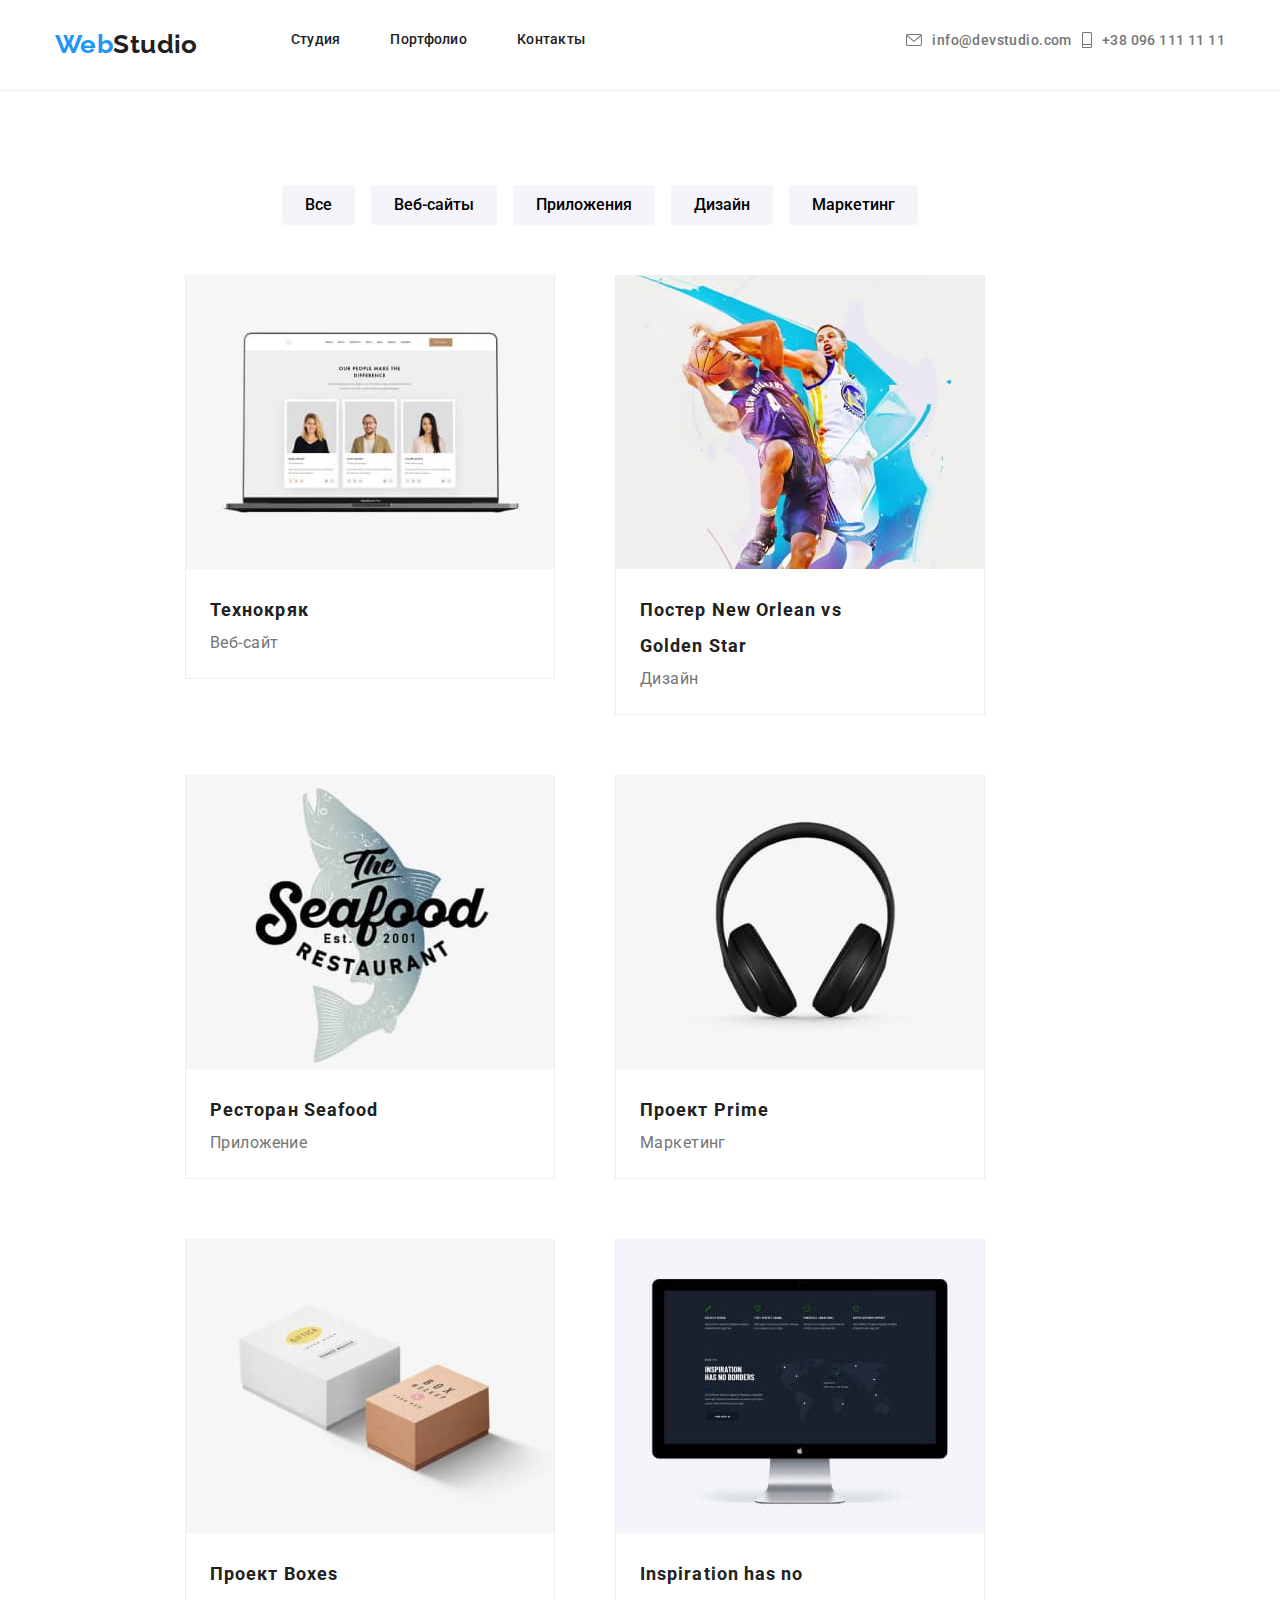
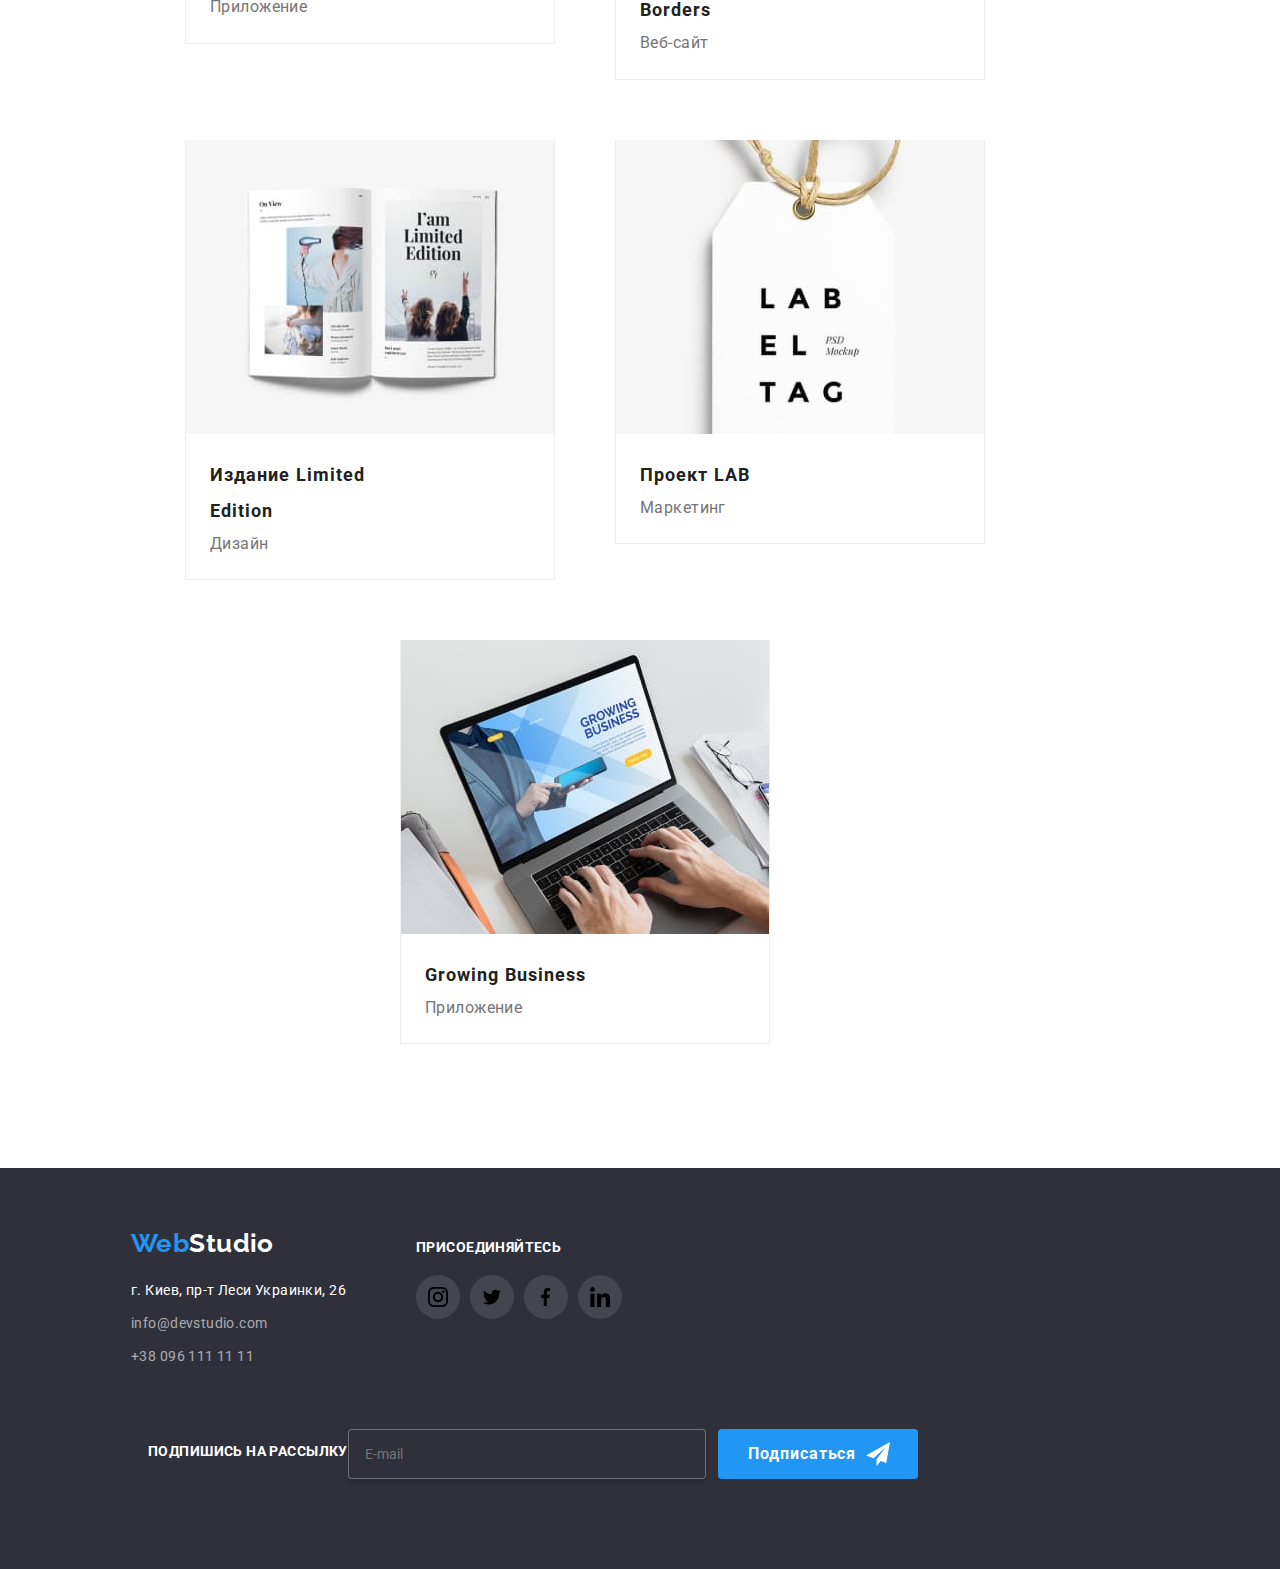
==== commit bbf5163e: "x" ====
--- a/portfolio.html
+++ b/portfolio.html
@@ -103,7 +103,7 @@
 
         <main>
             <section class="content">
-                <div class="btn">
+                <div class="container">
                 <h1 class="content__title feature">Buttons</h1>
                 <ul class="btn__nav">
                     <li class="btn__item">
--- a/css/main.min.css
+++ b/css/main.min.css
@@ -1 +1 @@
-html{-webkit-box-sizing:border-box;box-sizing:border-box}*,*::before,*::after{-webkit-box-sizing:inherit;box-sizing:inherit}:root{--primary-text-color: #757575;--title-text-color: #212121;--text-color-secondary: #FFFFFF;--accent-color: #2196F3}body{color:var(--primary-text-color);background-color:#fff;font-family:Roboto,sans-serif;letter-spacing:.03em;font-size:14px}@media screen and (max-width: 320px){body{overflow:hidden}}textarea{resize:none}ul{list-style:none;margin:0px;padding:0px}.img{display:block;height:auto;max-width:100%}.container{margin-left:auto;margin-right:auto;width:100%;padding-left:15px;padding-right:15px}@media screen and (min-width: 480px){.container{width:480px}}@media screen and (min-width: 768px){.container{width:768px}}@media screen and (min-width: 1200px){.container{width:1200px}}.header{background-color:#fff;border-top:80px;border-bottom:1px solid #ececec;position:relative}.nav{display:-webkit-box;display:-ms-flexbox;display:flex;-webkit-box-align:center;-ms-flex-align:center;align-items:center}.nav .link :current{color:var(--accent-color)}.nav__list{display:none}@media screen and (min-width: 768px){.nav__list{display:-webkit-box;display:-ms-flexbox;display:flex;margin-left:88px;margin-right:84px}}@media screen and (min-width: 1200px){.nav__list{display:-webkit-box;display:-ms-flexbox;display:flex;margin-left:93px}}.nav__list .nav__link:hover,.nav__list .nav__link:focus{color:var(--accent-color)}.nav__list .nav__link{color:var(--title-text-color);font-weight:500;line-height:1.14;letter-spacing:.02em;padding-top:32px;padding-bottom:32px;text-decoration:none;-webkit-transition-property:color;transition-property:color;-webkit-transition-duration:250ms;transition-duration:250ms;-webkit-transition-timing-function:cubic-bezier(0.4, 0, 0.2, 1);transition-timing-function:cubic-bezier(0.4, 0, 0.2, 1);position:relative}.nav__list .nav__item:not(:last-child){margin-right:50px}.nav__item{display:-webkit-box;display:-ms-flexbox;display:flex}.nav__link.current::after{content:"";display:block;width:100%;height:4px;background-color:var(--accent-color);border-radius:2px;position:absolute;left:0;bottom:0;opacity:1;-webkit-transition:250ms cubic-bezier(0.4, 0, 0.2, 1);transition:250ms cubic-bezier(0.4, 0, 0.2, 1)}@media screen and (min-width: 480px){.nav__link.current::after{display:none}}.nav__link::after{content:"";display:block;width:100%;height:4px;background-color:var(--accent-color);border-radius:2px;position:absolute;left:0;bottom:0;opacity:0;-webkit-transition:250ms cubic-bezier(0.4, 0, 0.2, 1);transition:250ms cubic-bezier(0.4, 0, 0.2, 1)}@media screen and (min-width: 480px){.nav__link::after{display:none}}.nav__link:hover::after{opacity:1}.menu-toggle{display:block;margin-left:auto;padding:0px;border:none;background-color:rgba(0,0,0,0)}@media screen and (min-width: 768px){.menu-toggle{display:none}}.icon-menu:hover,.icon-menu:focus{fill:var(--accent-color)}.menu-button .icon-cross{display:none}.menu-button .is-open .icon-cross{display:block}.menu-button .is-open .icon-menu{display:none}.menu-container{padding-top:10px;padding-right:10px;padding-bottom:40px;padding-left:48px;background-color:#fff;text-align:left;font-size:40px}@media screen and (max-width: 767px){.menu-container{display:none;position:fixed;top:0%;left:0%;width:100%;height:100vh}.menu-container.is-open{display:block}}@media screen and (min-width: 768px){.menu-container{display:-webkit-box;display:-ms-flexbox;display:flex}}@media screen and (min-width: 768px){.menu__nav__list{display:none}}@media screen and (min-width: 768px){.menu__soc{display:none}}.menu__nav__item{margin-bottom:32px}.menu__nav__link{font-size:40px;font-weight:500;color:#212121;text-decoration:none}.menu__nav__link:focus,.menu__nav__link:hover{color:var(--accent-color)}.menu-soc{display:block;-webkit-box-pack:left;-ms-flex-pack:left;justify-content:left;text-align:left}.menu__soc__link--tel{color:var(--accent-color);text-align:left;-webkit-box-pack:left;-ms-flex-pack:left;justify-content:left;text-decoration:none;font-size:34px;font-weight:500;margin-top:274px}.menu__soc__link{color:var(--primary-text-color);font-size:24px;font-weight:500;text-decoration:none;margin-top:32px}.menu__soc--list{display:-webkit-box;display:-ms-flexbox;display:flex;margin-top:64px;margin-right:20px}@media screen and (min-width: 768px){.menu__soc--list{display:none}}.menu__soc--list-item{margin-right:20px;position:relative}.menu__soc--list-link{font-size:18px;font-weight:500;color:var(--accent-color);text-decoration:none}.menu__soc--list-item::after{content:" ";width:1px;height:22px;background-color:rgba(33,33,33,.2);position:absolute;right:-10px;bottom:5px}.menu__soc--list-item::after:hover,.menu__soc--list-item::after:focus{background-color:var(--accent-color)}.soc{display:none}@media screen and (min-width: 768px){.soc{display:block;margin-left:auto}}.soc .links:hover,.soc .links:focus{color:var(--accent-color)}@media screen and (min-width: 1200px){.soc{display:-webkit-box;display:-ms-flexbox;display:flex}}.soc .items+.items{margin-left:50px}.soc .links{color:var(--primary-text-color);font-weight:500;text-decoration:none;margin-top:0px;margin-bottom:0px;-webkit-transition-property:color;transition-property:color;-webkit-transition-duration:250ms;transition-duration:250ms;-webkit-transition-timing-function:cubic-bezier(0.4, 0, 0.2, 1);transition-timing-function:cubic-bezier(0.4, 0, 0.2, 1)}.links{display:-webkit-inline-box;display:-ms-inline-flexbox;display:inline-flex;-webkit-box-align:center;-ms-flex-align:center;align-items:center}.links::before{content:"";margin-right:10px}@media screen and (max-width: 768px){.links::before{margin-right:0px}}.soc__link{display:-webkit-box;display:-ms-flexbox;display:flex;-webkit-box-align:center;-ms-flex-align:center;align-items:center;-webkit-box-pack:center;-ms-flex-pack:center;justify-content:center;font-size:12px}@media screen and (min-width: 1200px){.soc__link{font-size:14px}}.soc__icon{fill:currentColor}.soc__icon:hover,.soc__icon:focus{fill:var(--accent-color)}@media screen and (max-width: 767px){.soc__icon{display:none;margin-right:0px}}.header__logo{color:var(--accent-color);font-family:Raleway,sans-serif;font-size:24px;line-height:1.19;font-weight:700;text-decoration:none;margin-top:16px;margin-bottom:16px}@media screen and (min-width: 1200px){.header__logo{font-size:26px;margin-top:24px;margin-bottom:25px}}.header__logo--black{color:var(--title-text-color)}.header__logo:hover{color:var(--accent-color)}.header__logo--white{color:var(--text-color-secondary)}.hero{background-color:#2f303a;text-align:center}.overlay{max-width:1630px;max-height:600px;margin-left:auto;margin-right:auto;background-image:-webkit-gradient(linear, left top, right top, from(rgba(47, 48, 58, 0.4)), to(rgba(47, 48, 58, 0.4))),url("../img/mobile.jpg");background-image:linear-gradient(to right, rgba(47, 48, 58, 0.4), rgba(47, 48, 58, 0.4)),url("../img/mobile.jpg");background-repeat:no-repeat;background-size:cover;background-position:center;padding-top:200px;padding-bottom:200px}@media(min-device-pixel-ratio: 2),(-webkit-min-device-pixel-ratio: 2),(min-resolution: 192dpi),(min-resolution: 2dppx){.overlay{background-image:-webkit-gradient(linear, left top, right top, from(rgba(47, 48, 58, 0.4)), to(rgba(47, 48, 58, 0.4))),url("../img/mob-2x.jpg");background-image:linear-gradient(to right, rgba(47, 48, 58, 0.4), rgba(47, 48, 58, 0.4)),url("../img/mob-2x.jpg")}}@media screen and (min-width: 768px){.overlay{background-image:-webkit-gradient(linear, left top, right top, from(rgba(47, 48, 58, 0.4)), to(rgba(47, 48, 58, 0.4))),url("../img/tablet.jpg");background-image:linear-gradient(to right, rgba(47, 48, 58, 0.4), rgba(47, 48, 58, 0.4)),url("../img/tablet.jpg");background-repeat:no-repeat;background-size:cover;background-position:center}}@media screen and (min-width: 768px)and (min-device-pixel-ratio: 2),screen and (min-width: 768px)and (-webkit-min-device-pixel-ratio: 2),screen and (min-width: 768px)and (min-resolution: 192dpi),screen and (min-width: 768px)and (min-resolution: 2dppx){.overlay{background-image:-webkit-gradient(linear, left top, right top, from(rgba(47, 48, 58, 0.4)), to(rgba(47, 48, 58, 0.4))),url("../img/lap-2x.jpg");background-image:linear-gradient(to right, rgba(47, 48, 58, 0.4), rgba(47, 48, 58, 0.4)),url("../img/lap-2x.jpg")}}@media screen and (min-width: 1200px){.overlay{background-image:-webkit-gradient(linear, left top, right top, from(rgba(47, 48, 58, 0.4)), to(rgba(47, 48, 58, 0.4))),url("../img/Img16.jpg");background-image:linear-gradient(to right, rgba(47, 48, 58, 0.4), rgba(47, 48, 58, 0.4)),url("../img/Img16.jpg");background-repeat:no-repeat;background-size:cover;background-position:center}}@media screen and (min-width: 1200px)and (min-device-pixel-ratio: 2),screen and (min-width: 1200px)and (-webkit-min-device-pixel-ratio: 2),screen and (min-width: 1200px)and (min-resolution: 192dpi),screen and (min-width: 1200px)and (min-resolution: 2dppx){.overlay{background-image:-webkit-gradient(linear, left top, right top, from(rgba(47, 48, 58, 0.4)), to(rgba(47, 48, 58, 0.4))),url("../img/des-2x.jpg");background-image:linear-gradient(to right, rgba(47, 48, 58, 0.4), rgba(47, 48, 58, 0.4)),url("../img/des-2x.jpg")}}.hero__title{color:var(--text-color-secondary);font-size:#000;line-height:1.36;font-weight:900;text-align:Center;Letter-spacing:.06em;margin-top:0px;margin-bottom:30px;font-size:26px}@media screen and (min-width: 1200px){.hero__title{font-size:44px}}.button{color:var(--text-color-secondary);background-color:#2196f3;font-weight:700;font-size:16px;line-height:1.88;letter-spacing:.06em;text-decoration:none;border-radius:4px;padding:10px 32px;min-width:200px;display:inline-block;text-align:center;border:1px solid rgba(0,0,0,0);margin:0px;cursor:pointer}.backdrop{position:fixed;top:0;left:0;width:100%;height:100%;background-color:rgba(0,0,0,.2);opacity:1;-webkit-transition:opacity 250ms cubic-bezier(0.4, 0, 0.2, 1);transition:opacity 250ms cubic-bezier(0.4, 0, 0.2, 1);padding:93px 15px;overflow-y:scroll}.backdrop .is-hidden{opacity:0;visibility:hidden;pointer-events:none}.is-hidden{opacity:0;visibility:hidden;pointer-events:none}.backdrop.is-hidden .modal{-webkit-transform:translate(-50%, -50%) scale(1.1);transform:translate(-50%, -50%) scale(1.1)}.modal{position:absolute;top:50%;left:50%;-webkit-transform:translate(-50%, -50%) scale(1);transform:translate(-50%, -50%) scale(1);min-height:609px;min-width:450px;padding:40px;text-align:left;background-color:#fff;-webkit-transition:-webkit-transform 250ms cubic-bezier(0.4, 0, 0.2, 1);transition:-webkit-transform 250ms cubic-bezier(0.4, 0, 0.2, 1);transition:transform 250ms cubic-bezier(0.4, 0, 0.2, 1);transition:transform 250ms cubic-bezier(0.4, 0, 0.2, 1), -webkit-transform 250ms cubic-bezier(0.4, 0, 0.2, 1);border-radius:4px}@media screen and (min-width: 1200px){.modal{min-width:528px;min-height:581px}}.modal__text{font-weight:700;font-size:20px;line-height:1.15;color:#212121;margin-bottom:12px;margin-top:0px;display:-webkit-box;display:-ms-flexbox;display:flex;-webkit-box-pack:center;-ms-flex-pack:center;justify-content:center;-webkit-box-align:center;-ms-flex-align:center;align-items:center}.modal-form__input{width:100%;height:40px;border:1px solid rgba(33,33,33,.2);border-radius:4px;padding-left:42px}.modal-form__input:focus{border:1px solid #2196f3;outline:none}.modal-form__input:focus+.modal-label__icon{fill:var(--accent-color)}.modal-form__label{font-size:12px;color:#757575;text-align:left;display:block;margin-bottom:4px}.modal-form__check-text{display:-webkit-box;display:-ms-flexbox;display:flex;-ms-flex-wrap:wrap;flex-wrap:wrap;font-size:12px}.modal-form__check-text::before{content:" ";width:16px;height:15px;border:2px solid #212121;border-radius:4px;margin-right:8.38px}@media screen and (min-width: 1200px){.modal-form__check-text::before{margin-left:13px}}.modal-form__check{appearance:none;-webkit-appearance:none;-moz-appearance:none;position:absolute}.modal-form__check.modal-form__check:checked+.modal-form__check-text::before{background-color:var(--accent-color);background-image:url(../img/check.svg);background-repeat:no-repeat;background-position:center;border:none}.modal-form__text{width:100%;height:120px;border:1px solid rgba(33,33,33,.2);border-radius:4px;padding-top:12px;padding-bottom:12px;padding-left:16px;padding-right:16px;margin-bottom:20px}.modal-form__text:focus{border:1px solid #2196f3;outline:none}.input-wrap{position:relative;display:block;margin-bottom:10px}.modal-label__icon{position:absolute;top:50%;left:9px;width:12px;height:12px;display:inline-block;-webkit-transform:translateY(-50%);transform:translateY(-50%);color:#212121}.modal-label__icon:hover,.modal-label__icon:focus{color:var(--accent-color)}.modal-form__check-conditions{color:var(--accent-color);cursor:pointer;text-decoration:underline;margin-left:2px}.modal__button{width:30px;height:30px;border:1px solid rgba(0,0,0,.1);border-radius:50%;background-color:#fff;position:absolute;top:8px;right:8px}.modal__icon{-webkit-box-pack:center;-ms-flex-pack:center;justify-content:center;fill:solid #000}.modal__icon:hover,.modal__icon:focus{fill:var(--accent-color)}.modal-form__button{display:-webkit-box;display:-ms-flexbox;display:flex;-webkit-box-pack:center;-ms-flex-pack:center;justify-content:center;text-align:center}.modal-form__submit-button{color:var(--text-color-secondary);background-color:#2196f3;font-weight:700;font-size:16px;line-height:1.88;letter-spacing:.06em;text-decoration:none;border-radius:4px;padding:10px 55px;min-width:200px;min-height:50px;display:inline-block;text-align:center;-webkit-box-pack:center;-ms-flex-pack:center;justify-content:center;border:1px solid rgba(0,0,0,0);margin-top:30px;cursor:pointer}.content{padding-top:60px;padding-bottom:60px}@media screen and (min-width: 1200px){.content{padding-top:94px;padding-bottom:94px}}.content__title{color:var(--title-text-color);font-weight:700;font-size:28px;line-height:1.17;text-align:center;margin-top:0;margin-bottom:50px}@media screen and (min-width: 1200px){.content__title{margin-bottom:50px;font-size:36px}}.content.no-padding{padding-top:0px;padding-bottom:0px}.content.half-padding{padding-top:0px;padding-bottom:94px}.feature-list__title{color:var(--title-text-color);font-weight:700;font-size:14px;line-height:1.14;margin-top:0px;margin-bottom:10px;width:450px;-webkit-box-pack:center;-ms-flex-pack:center;justify-content:center;text-align:center}@media screen and (min-width: 768px){.feature-list__title{width:354px;-webkit-box-pack:left;-ms-flex-pack:left;justify-content:left;text-align:left}}@media screen and (min-width: 1200px){.feature-list__title{width:270px}}.feature-list{display:-webkit-box;display:-ms-flexbox;display:flex;-ms-flex-wrap:wrap;flex-wrap:wrap;gap:30px}.feature{display:none}.feature-list__item{margin-right:0px}.feature-list__item:last-child{margin-right:0px}.feature-list__link{height:120px;background-color:#f5f4fa;display:-webkit-box;display:-ms-flexbox;display:flex;-ms-flex-wrap:wrap;flex-wrap:wrap;gap:30px;-webkit-box-align:center;-ms-flex-align:center;align-items:center;-webkit-box-pack:center;-ms-flex-pack:center;justify-content:center;margin-bottom:30px;margin-left:15px;margin-right:15px;border-radius:4px;width:calc(100% - 30px)}@media screen and (min-width: 768px){.feature-list__link{width:354px;margin-left:0px;margin-right:0px}}@media screen and (min-width: 1200px){.feature-list__link{width:270px;margin-left:0px;margin-right:0px}}.feature-list__icon:hover,.feature-list__icon:focus{fill:#2196f3}.feature-list__about{margin-top:0px;margin-left:15px;margin-right:15px;padding:0px;line-height:1.71;width:450px}@media screen and (min-width: 768px){.feature-list__about{width:354px;margin-left:0px;margin-right:0px}}@media screen and (min-width: 1200px){.feature-list__about{width:270px;margin-left:0px;margin-right:0px}}.gallery{display:none}@media screen and (min-width: 1200px){.gallery{display:-webkit-box;display:-ms-flexbox;display:flex}}.gallery__list{display:-webkit-box;display:-ms-flexbox;display:flex;text-align:center;-webkit-box-pack:center;-ms-flex-pack:center;justify-content:center;margin:0px;padding:0px;-ms-flex-wrap:wrap;flex-wrap:wrap}.gallery__list>.gallery__item{padding:0px}.gallery__list .gallery__item+.gallery__item{margin-left:30px}.gallery__thumb{position:relative;overflow:hidden}.gallery__overlay{font-size:14px;font-weight:700;line-height:1.17;color:#fff;background-color:rgba(47,48,58,.8);letter-spacing:.03em;width:370px;height:70px;padding-bottom:27px;padding-top:27px;padding-left:auto;padding-right:auto;margin:0px;text-align:center;-webkit-box-pack:center;-ms-flex-pack:center;justify-content:center;display:-webkit-box;display:-ms-flexbox;display:flex;position:absolute;bottom:0;-webkit-transition:-webkit-transform 250ms cubic-bezier(0.4, 0, 0.2, 1);transition:-webkit-transform 250ms cubic-bezier(0.4, 0, 0.2, 1);transition:transform 250ms cubic-bezier(0.4, 0, 0.2, 1);transition:transform 250ms cubic-bezier(0.4, 0, 0.2, 1), -webkit-transform 250ms cubic-bezier(0.4, 0, 0.2, 1)}.socials{display:-webkit-box;display:-ms-flexbox;display:flex;padding-top:0px;padding-bottom:30px;-webkit-box-pack:center;-ms-flex-pack:center;justify-content:center}.socials__item{width:44px;height:44px;margin-right:10px}.socials__item:last-child{margin-right:0px}.socials__link{width:100%;height:100%;background-color:#fff;border-radius:50%;display:-webkit-box;display:-ms-flexbox;display:flex;-webkit-box-align:center;-ms-flex-align:center;align-items:center;-webkit-box-pack:center;-ms-flex-pack:center;justify-content:center;-webkit-transition-property:background-color;transition-property:background-color;-webkit-transition-duration:250ms;transition-duration:250ms;-webkit-transition-timing-function:cubic-bezier(0.4, 0, 0.2, 1);transition-timing-function:cubic-bezier(0.4, 0, 0.2, 1)}.socials__link:hover,.socials__link:focus{background-color:#2196f3}.socials__link:hover .socials__icon,.socials__link:focus .socials__icon{fill:#fff}.socials__link--dark{width:100%;height:100%;background-color:rgba(255,255,255,.1);border-radius:50%;display:-webkit-box;display:-ms-flexbox;display:flex;-webkit-box-align:center;-ms-flex-align:center;align-items:center;-webkit-box-pack:center;-ms-flex-pack:center;justify-content:center;-webkit-transition-property:background-color;transition-property:background-color;-webkit-transition-duration:250ms;transition-duration:250ms;-webkit-transition-timing-function:cubic-bezier(0.4, 0, 0.2, 1);transition-timing-function:cubic-bezier(0.4, 0, 0.2, 1)}.socials__link--dark:hover,.socials__link--dark:focus{background-color:#2196f3}.socials__icon{fill:#afb1b8;-webkit-transition-property:fill;transition-property:fill;-webkit-transition-duration:250ms;transition-duration:250ms;-webkit-transition-timing-function:cubic-bezier(0.4, 0, 0.2, 1);transition-timing-function:cubic-bezier(0.4, 0, 0.2, 1)}.socials__icon--white{fill:#fff}.socials__list{display:-webkit-box;display:-ms-flexbox;display:flex;padding-top:0px;padding-bottom:30px;-webkit-box-pack:center;-ms-flex-pack:center;justify-content:center}.socials__title{font-size:14px;font-weight:700;line-height:1.14;color:var(--text-color-secondary);padding-bottom:0px;margin-bottom:20px}.flex-container{display:-webkit-box;display:-ms-flexbox;display:flex;-ms-flex-wrap:wrap;flex-wrap:wrap;margin-left:0px;padding:0px;gap:30px;-webkit-box-pack:center;-ms-flex-pack:center;justify-content:center}.flex-elements{width:100%;margin-bottom:30px;border:1px solid #eee;border-top:none;-webkit-transition-property:-webkit-box-shadow;transition-property:-webkit-box-shadow;transition-property:box-shadow;transition-property:box-shadow, -webkit-box-shadow;-webkit-transition-duration:250ms;transition-duration:250ms;-webkit-transition-timing-function:cubic-bezier(0.4, 0, 0.2, 1);transition-timing-function:cubic-bezier(0.4, 0, 0.2, 1)}.flex-elements:hover,.flex-elements:focus{-webkit-box-shadow:1px 4px 6px rgba(0,0,0,.16),0px 4px 4px rgba(0,0,0,.06),0px 1px 1px rgba(0,0,0,.12);box-shadow:1px 4px 6px rgba(0,0,0,.16),0px 4px 4px rgba(0,0,0,.06),0px 1px 1px rgba(0,0,0,.12)}.flex-elements:nth-child(3n):nth-last-child(-n+3){margin-bottom:0px}.flex-element{width:100%}@media screen and (min-width: 768px){.flex-element{width:354px}}@media screen and (min-width: 1200px){.flex-element{width:270px}}.flex-element:nth-child(2n){margin-right:0px}.flex-element:nth-last-child(-n+4){margin-bottom:0px}.btn__nav{display:-webkit-box;display:-ms-flexbox;display:flex;-webkit-box-pack:center;-ms-flex-pack:center;justify-content:center;margin-top:0px;margin-bottom:50px;padding:0px}.btn__nav .btn__item+.btn__item{margin-left:8px}.btn__nav .btn__style:hover,.btn__nav .btn__style:focus{color:var(--text-color-secondary);background-color:var(--accent-color);-webkit-box-shadow:0px 3px 1px rgba(0,0,0,.1),0px 1px 2px rgba(0,0,0,.08),0px 2px 2px rgba(0,0,0,.12);box-shadow:0px 3px 1px rgba(0,0,0,.1),0px 1px 2px rgba(0,0,0,.08),0px 2px 2px rgba(0,0,0,.12)}.btn__style{font-family:roboto;font-size:16px;line-height:1.63;font-weight:500;background-color:#f5f4fa;border-radius:4px;padding:6px 22px;min-width:73px;display:inline-block;text-align:center;border:1px solid rgba(0,0,0,0);-webkit-transition-property:all;transition-property:all;-webkit-transition-duration:250ms;transition-duration:250ms;-webkit-transition-timing-function:cubic-bezier(0.4, 0, 0.2, 1);transition-timing-function:cubic-bezier(0.4, 0, 0.2, 1)}.btn__style:hover,.btn__style:focus{color:var(--text-color-secondary);background-color:var(--accent-color);-webkit-box-shadow:0px 3px 1px rgba(0,0,0,.1),0px 1px 2px rgba(0,0,0,.08),0px 2px 2px rgba(0,0,0,.12);box-shadow:0px 3px 1px rgba(0,0,0,.1),0px 1px 2px rgba(0,0,0,.08),0px 2px 2px rgba(0,0,0,.12)}.card-set{background-color:#f5f4fa}.card-set__item{background-color:#fff;-webkit-box-shadow:0px 2px 1px rgba(0,0,0,.2),0px 1px 1px rgba(0,0,0,.14),0px 1px 3px rgba(0,0,0,.12);box-shadow:0px 2px 1px rgba(0,0,0,.2),0px 1px 1px rgba(0,0,0,.14),0px 1px 3px rgba(0,0,0,.12);margin-bottom:30px;width:100%}@media screen and (min-width: 768px){.card-set__item{width:354px}}@media screen and (min-width: 1200px){.card-set__item{width:270px}}.card-set__list{padding-top:30px;padding-bottom:16px;width:100%}@media screen and (min-width: 768px){.card-set__list{width:354px}}@media screen and (min-width: 1200px){.card-set__list{width:270px}}.card-set__item-title{color:var(--title-text-color);font-weight:500;font-size:16px;line-height:1.19;margin-top:0px;margin-bottom:10px;text-align:center}.card-set__top-text{color:var(--primary-text-color);font-size:16px;line-height:1.19;margin:0px;text-align:center}.portfolio{margin:0px;padding:0px;display:none}.portfolio__link{text-decoration:none}.portfolio__thumb{position:relative;overflow:hidden}.portfolio__thumb:hover .portfolio__text{-webkit-transform:translateY(0);transform:translateY(0)}.portfolio__text{font-size:18px;line-height:1.56;color:#fff;background-color:#2196f3;letter-spacing:.03em;width:370px;height:100%;padding-bottom:63px;padding-top:63px;padding-left:24px;padding-right:24px;margin:0px;text-align:left;-webkit-box-pack:center;-ms-flex-pack:center;justify-content:center;display:-webkit-box;display:-ms-flexbox;display:flex;position:absolute;top:0;-webkit-transform:translateY(100%);transform:translateY(100%);-webkit-transition:-webkit-transform 250ms cubic-bezier(0.4, 0, 0.2, 1);transition:-webkit-transform 250ms cubic-bezier(0.4, 0, 0.2, 1);transition:transform 250ms cubic-bezier(0.4, 0, 0.2, 1);transition:transform 250ms cubic-bezier(0.4, 0, 0.2, 1), -webkit-transform 250ms cubic-bezier(0.4, 0, 0.2, 1)}.portfolio__item{background-color:#fff;width:370px;margin-right:30px}.portfolio__group{padding-top:20px;padding-bottom:20px;padding-left:24px;padding-right:24px;margin:0px;width:370px}.portfolio-group__title{color:var(--title-text-color);font-weight:700;font-size:18px;line-height:2;letter-spacing:.06em;margin-bottom:4px;margin:0px}.portfolio-group__about{color:#757575;font-size:16px;line-height:1.88;margin:0px;padding:0px}.client{padding-top:60px;padding-bottom:60px}@media screen and (min-width: 1200px){.client{padding-top:94px;padding-bottom:94px}}.client__title{color:var(--title-text-color);font-size:28px;font-weight:700;line-height:1.17;text-align:center;margin-top:0px;margin-bottom:30px}@media screen and (min-width: 1200px){.client__title{margin-bottom:50px;font-size:36px}}.client__list{display:-webkit-box;display:-ms-flexbox;display:flex;-ms-flex-wrap:wrap;flex-wrap:wrap;gap:30px;-webkit-box-pack:center;-ms-flex-pack:center;justify-content:center;-webkit-box-align:center;-ms-flex-align:center;align-items:center}.client__item{height:92px;border:1px Solid #afb1b8;border-radius:4px;width:210px}@media screen and (min-width: 768px){.client__item{width:226px}}@media screen and (min-width: 1200px){.client__item{width:170px}}.client__item:hover,.client__item:focus{border:1px Solid #2196f3}.client__item:last-child{margin-right:0px}.client__link{width:100%;height:100%;background-color:#fff;display:-webkit-box;display:-ms-flexbox;display:flex;-webkit-box-align:center;-ms-flex-align:center;align-items:center;-webkit-box-pack:center;-ms-flex-pack:center;justify-content:center;-webkit-transition-property:background-color;transition-property:background-color;-webkit-transition-duration:250ms;transition-duration:250ms;-webkit-transition-timing-function:cubic-bezier(0.4, 0, 0.2, 1);transition-timing-function:cubic-bezier(0.4, 0, 0.2, 1)}.client__link:hover .client__icon,.client__link:focus .client__icon{fill:#2196f3}.client__icon{fill:#afb1b8;-webkit-transition-property:fill;transition-property:fill;-webkit-transition-duration:250ms;transition-duration:250ms;-webkit-transition-timing-function:cubic-bezier(0.4, 0, 0.2, 1);transition-timing-function:cubic-bezier(0.4, 0, 0.2, 1)}.footer__wrap{display:-webkit-box;display:-ms-flexbox;display:flex;-ms-flex-wrap:wrap;flex-wrap:wrap}@media screen and (max-width: 767px){.footer__wrap{display:none}}.footer__adress{margin-right:165px;margin-left:76px;-webkit-box-pack:center;-ms-flex-pack:center;justify-content:center;text-align:center}@media screen and (min-width: 1200px){.footer__adress{margin-right:70px;text-align:left;-webkit-box-pack:left;-ms-flex-pack:left;justify-content:left}}.footer__adress--info{color:rgba(255,255,255,.6);line-height:1.71;text-decoration:none;font-style:normal;margin:0px;-webkit-transition-property:color;transition-property:color;-webkit-transition-duration:250ms;transition-duration:250ms;-webkit-transition-timing-function:cubic-bezier(0.4, 0, 0.2, 1);transition-timing-function:cubic-bezier(0.4, 0, 0.2, 1)}.footer__nav{text-decoration:none;padding:0px;margin:0px}.footer__nav .footer__adress--map:hover,.footer__nav .footer__adress--map:focus{color:var(--accent-color)}.footer__nav .footer__adress--info:hover,.footer__nav .footer__adress--info:focus{color:var(--text-color-secondary);background-color:var(--accent-color)}.footer__wrap .container{display:-webkit-box;display:-ms-flexbox;display:flex}@media screen and (min-width: 768px){.footer__wrap .container{margin-left:76px}}.footer{background-color:#2f303a;padding-top:60px;padding-bottom:60px}.footer__nav--item{margin-top:20px;margin-bottom:9px}.footer__nav--items{margin-top:0px;margin-bottom:9px}.footer__adress--map{color:var(--text-color-secondary);line-height:1.71;text-decoration:none;font-style:normal;margin:0px}.footer-content{margin-left:93px;display:block}@media screen and (max-width: 767px){.footer-content{display:none}}@media screen and (min-width: 768px){.footer-content{display:-webkit-box;display:-ms-flexbox;display:flex;-ms-flex-wrap:wrap;flex-wrap:wrap;-webkit-box-pack:center;-ms-flex-pack:center;justify-content:center;text-align:center;margin-top:60px}}.footer-content__title{color:var(--text-color-secondary);font-weight:700}.footer-content__block{display:-webkit-inline-box;display:-ms-inline-flexbox;display:inline-flex}@media screen and (min-width: 768px){.footer-content__block{display:block;-webkit-box-pack:center;-ms-flex-pack:center;justify-content:center;text-align:center}}.footer-content__input{min-width:450px;height:50px;margin-bottom:30px;background-color:#2f303a;border-radius:4px;padding-left:16px;border:1px solid rgba(255,255,255,.3);-webkit-box-shadow:0px 4px 4px rgba(0,0,0,.15);box-shadow:0px 4px 4px rgba(0,0,0,.15)}.footer-content__input:focus{border-color:#2196f3;color:#ececec}@media screen and (min-width: 1200px){.footer-content__input{min-width:358px}}.footer-content__button{color:var(--text-color-secondary);background-color:#2196f3;font-weight:700;font-size:16px;line-height:1.88;letter-spacing:.06em;border-radius:4px;text-align:left;padding-left:29px;cursor:pointer;margin-left:12px;width:200px;height:50px;position:relative;border:1px solid rgba(0,0,0,0)}.footer-content__icon{width:24px;height:24px;fill:#fff;margin-left:10px;position:absolute;top:50%;-webkit-transform:translateY(-50%);transform:translateY(-50%)}.online{-webkit-box-pack:center;-ms-flex-pack:center;justify-content:center;text-align:center}@media screen and (max-width: 767px){.online{display:none}}@media screen and (min-width: 1200px){.online{-webkit-box-pack:left;-ms-flex-pack:left;justify-content:left;text-align:left}}@media screen and (min-width: 768px){.footer__mobile{display:none}}.footer__mobile__wrap{-webkit-box-pack:center;-ms-flex-pack:center;justify-content:center;text-align:center}.footer__mobile__nav{margin-bottom:60px;margin-top:20px}.footer__mobile__nav--item{margin-bottom:8px}.footer-content__block-mobile{display:block}.footer-content__input-mobile{margin-bottom:20px;min-width:100%;height:50px;background-color:#2f303a;border-radius:4px;padding-left:16px;border:1px solid rgba(255,255,255,.3);-webkit-box-shadow:0px 4px 4px rgba(0,0,0,.15);box-shadow:0px 4px 4px rgba(0,0,0,.15)}.footer-content__input-mobile:focus{border-color:#2196f3;color:#ececec}/*# sourceMappingURL=main.min.css.map */+html{-webkit-box-sizing:border-box;box-sizing:border-box}*,*::before,*::after{-webkit-box-sizing:inherit;box-sizing:inherit}:root{--primary-text-color: #757575;--title-text-color: #212121;--text-color-secondary: #FFFFFF;--accent-color: #2196F3}body{color:var(--primary-text-color);background-color:#fff;font-family:Roboto,sans-serif;letter-spacing:.03em;font-size:14px}@media screen and (max-width: 320px){body{overflow:hidden}}textarea{resize:none}ul{list-style:none;margin:0px;padding:0px}.img{display:block;height:auto;max-width:100%}.container{margin-left:auto;margin-right:auto;width:100%;padding-left:15px;padding-right:15px}@media screen and (min-width: 480px){.container{width:480px}}@media screen and (min-width: 768px){.container{width:768px}}@media screen and (min-width: 1200px){.container{width:1200px}}.header{background-color:#fff;border-top:80px;border-bottom:1px solid #ececec;position:relative}.nav{display:-webkit-box;display:-ms-flexbox;display:flex;-webkit-box-align:center;-ms-flex-align:center;align-items:center}.nav .link :current{color:var(--accent-color)}.nav__list{display:none}@media screen and (min-width: 768px){.nav__list{display:-webkit-box;display:-ms-flexbox;display:flex;margin-left:88px;margin-right:84px}}@media screen and (min-width: 1200px){.nav__list{display:-webkit-box;display:-ms-flexbox;display:flex;margin-left:93px}}.nav__list .nav__link:hover,.nav__list .nav__link:focus{color:var(--accent-color)}.nav__list .nav__link{color:var(--title-text-color);font-weight:500;line-height:1.14;letter-spacing:.02em;padding-top:32px;padding-bottom:32px;text-decoration:none;-webkit-transition-property:color;transition-property:color;-webkit-transition-duration:250ms;transition-duration:250ms;-webkit-transition-timing-function:cubic-bezier(0.4, 0, 0.2, 1);transition-timing-function:cubic-bezier(0.4, 0, 0.2, 1);position:relative}.nav__list .nav__item:not(:last-child){margin-right:50px}.nav__item{display:-webkit-box;display:-ms-flexbox;display:flex}@media screen and (min-width: 768px){.nav__item{padding-bottom:10px}}.nav__link.current::after{content:"";display:block;width:100%;height:4px;background-color:var(--accent-color);border-radius:2px;position:absolute;left:0;bottom:0;opacity:1;-webkit-transition:250ms cubic-bezier(0.4, 0, 0.2, 1);transition:250ms cubic-bezier(0.4, 0, 0.2, 1)}@media screen and (min-width: 480px){.nav__link.current::after{display:none}}.nav__link::after{content:"";display:block;width:100%;height:4px;background-color:var(--accent-color);border-radius:2px;position:absolute;left:0;bottom:0;opacity:0;-webkit-transition:250ms cubic-bezier(0.4, 0, 0.2, 1);transition:250ms cubic-bezier(0.4, 0, 0.2, 1)}@media screen and (min-width: 480px){.nav__link::after{display:none}}.nav__link:hover::after{opacity:1}.menu-toggle{display:block;margin-left:auto;padding:0px;border:none;background-color:rgba(0,0,0,0)}@media screen and (min-width: 768px){.menu-toggle{display:none}}.icon-menu:hover,.icon-menu:focus{fill:var(--accent-color)}.menu-button .icon-cross{display:none}.menu-button .is-open .icon-cross{display:block}.mob-menu .is-open .menu-close-btn{display:none}@media screen and (max-width: 767px){.menu-container{padding-top:8px;padding-right:15px;padding-bottom:40px;padding-left:48px;background-color:#fff;text-align:left;font-size:40px;position:fixed;top:0%;left:0%;width:100%;height:100vh}.menu-container.is-open{display:block}}@media screen and (min-width: 768px){.menu-container{display:-webkit-box;display:-ms-flexbox;display:flex}}@media screen and (min-width: 768px){.menu__nav__list{display:none}}@media screen and (min-width: 768px){.menu__soc{display:none}}.menu__nav__item{margin-bottom:32px}.menu__nav__link{font-size:40px;font-weight:500;color:#212121;text-decoration:none}.menu__nav__link:focus,.menu__nav__link:hover{color:var(--accent-color)}.menu-soc{display:block;-webkit-box-pack:left;-ms-flex-pack:left;justify-content:left;text-align:left}.menu__soc__link--tel{color:var(--accent-color);text-align:left;-webkit-box-pack:left;-ms-flex-pack:left;justify-content:left;text-decoration:none;font-size:34px;font-weight:500;margin-top:274px}.menu__soc__link{color:var(--primary-text-color);font-size:24px;font-weight:500;text-decoration:none;margin-top:32px}.menu__soc--list{display:-webkit-box;display:-ms-flexbox;display:flex;margin-top:64px;margin-right:20px}@media screen and (min-width: 768px){.menu__soc--list{display:none}}.menu__soc--list-item{margin-right:20px;position:relative}.menu__soc--list-link{font-size:18px;font-weight:500;color:var(--accent-color);text-decoration:none}.menu__soc--list-item::after{content:" ";width:1px;height:22px;background-color:rgba(33,33,33,.2);position:absolute;right:-10px;bottom:5px}.menu__soc--list-item::after:hover,.menu__soc--list-item::after:focus{background-color:var(--accent-color)}.soc{display:none}@media screen and (min-width: 768px){.soc{display:block;margin-left:auto}}.soc .links:hover,.soc .links:focus{color:var(--accent-color)}@media screen and (min-width: 1200px){.soc{display:-webkit-box;display:-ms-flexbox;display:flex}}.soc .items+.items{margin-left:50px}.soc .links{color:var(--primary-text-color);font-weight:500;text-decoration:none;margin-top:0px;margin-bottom:0px;-webkit-transition-property:color;transition-property:color;-webkit-transition-duration:250ms;transition-duration:250ms;-webkit-transition-timing-function:cubic-bezier(0.4, 0, 0.2, 1);transition-timing-function:cubic-bezier(0.4, 0, 0.2, 1)}.links{display:-webkit-inline-box;display:-ms-inline-flexbox;display:inline-flex;-webkit-box-align:center;-ms-flex-align:center;align-items:center;margin-bottom:10px}.links::before{content:"";margin-right:10px}@media screen and (max-width: 768px){.links::before{margin-right:0px}}.soc__link{display:-webkit-box;display:-ms-flexbox;display:flex;-webkit-box-align:center;-ms-flex-align:center;align-items:center;-webkit-box-pack:center;-ms-flex-pack:center;justify-content:center;font-size:12px}@media screen and (min-width: 1200px){.soc__link{font-size:14px}}.soc__icon{fill:currentColor}@media screen and (min-width: 1200px){.soc__icon{margin-right:10px}}.soc__icon:hover,.soc__icon:focus{fill:var(--accent-color)}@media screen and (max-width: 767px){.soc__icon{display:none;margin-right:0px}}.header__logo{color:var(--accent-color);font-family:Raleway,sans-serif;font-size:24px;line-height:1.19;font-weight:700;text-decoration:none;margin-top:16px;margin-bottom:16px}@media screen and (min-width: 1200px){.header__logo{font-size:26px;margin-top:24px;margin-bottom:25px}}.header__logo--black{color:var(--title-text-color)}.header__logo:hover{color:var(--accent-color)}.header__logo--white{color:var(--text-color-secondary)}.hero{background-color:#2f303a;text-align:center}.overlay{max-width:1630px;max-height:600px;margin-left:auto;margin-right:auto;background-image:-webkit-gradient(linear, left top, right top, from(rgba(47, 48, 58, 0.4)), to(rgba(47, 48, 58, 0.4))),url("../img/mobile.jpg");background-image:linear-gradient(to right, rgba(47, 48, 58, 0.4), rgba(47, 48, 58, 0.4)),url("../img/mobile.jpg");background-repeat:no-repeat;background-size:cover;background-position:center;padding-top:200px;padding-bottom:200px}@media(min-device-pixel-ratio: 2),(-webkit-min-device-pixel-ratio: 2),(min-resolution: 192dpi),(min-resolution: 2dppx){.overlay{background-image:-webkit-gradient(linear, left top, right top, from(rgba(47, 48, 58, 0.4)), to(rgba(47, 48, 58, 0.4))),url("../img/mob-2x.jpg");background-image:linear-gradient(to right, rgba(47, 48, 58, 0.4), rgba(47, 48, 58, 0.4)),url("../img/mob-2x.jpg")}}@media screen and (min-width: 768px){.overlay{background-image:-webkit-gradient(linear, left top, right top, from(rgba(47, 48, 58, 0.4)), to(rgba(47, 48, 58, 0.4))),url("../img/tablet.jpg");background-image:linear-gradient(to right, rgba(47, 48, 58, 0.4), rgba(47, 48, 58, 0.4)),url("../img/tablet.jpg");background-repeat:no-repeat;background-size:cover;background-position:center}}@media screen and (min-width: 768px)and (min-device-pixel-ratio: 2),screen and (min-width: 768px)and (-webkit-min-device-pixel-ratio: 2),screen and (min-width: 768px)and (min-resolution: 192dpi),screen and (min-width: 768px)and (min-resolution: 2dppx){.overlay{background-image:-webkit-gradient(linear, left top, right top, from(rgba(47, 48, 58, 0.4)), to(rgba(47, 48, 58, 0.4))),url("../img/lap-2x.jpg");background-image:linear-gradient(to right, rgba(47, 48, 58, 0.4), rgba(47, 48, 58, 0.4)),url("../img/lap-2x.jpg")}}@media screen and (min-width: 1200px){.overlay{background-image:-webkit-gradient(linear, left top, right top, from(rgba(47, 48, 58, 0.4)), to(rgba(47, 48, 58, 0.4))),url("../img/Img16.jpg");background-image:linear-gradient(to right, rgba(47, 48, 58, 0.4), rgba(47, 48, 58, 0.4)),url("../img/Img16.jpg");background-repeat:no-repeat;background-size:cover;background-position:center}}@media screen and (min-width: 1200px)and (min-device-pixel-ratio: 2),screen and (min-width: 1200px)and (-webkit-min-device-pixel-ratio: 2),screen and (min-width: 1200px)and (min-resolution: 192dpi),screen and (min-width: 1200px)and (min-resolution: 2dppx){.overlay{background-image:-webkit-gradient(linear, left top, right top, from(rgba(47, 48, 58, 0.4)), to(rgba(47, 48, 58, 0.4))),url("../img/des-2x.jpg");background-image:linear-gradient(to right, rgba(47, 48, 58, 0.4), rgba(47, 48, 58, 0.4)),url("../img/des-2x.jpg")}}.hero__title{color:var(--text-color-secondary);font-size:#000;line-height:1.36;font-weight:900;text-align:Center;Letter-spacing:.06em;margin-top:0px;margin-bottom:30px;font-size:26px}@media screen and (min-width: 1200px){.hero__title{font-size:44px}}.button{color:var(--text-color-secondary);background-color:#2196f3;font-weight:700;font-size:16px;line-height:1.88;letter-spacing:.06em;text-decoration:none;border-radius:4px;padding:10px 32px;min-width:200px;display:inline-block;text-align:center;border:1px solid rgba(0,0,0,0);margin:0px;cursor:pointer}.backdrop{position:fixed;top:0;left:0;width:100%;height:100%;background-color:rgba(0,0,0,.2);opacity:1;-webkit-transition:opacity 250ms cubic-bezier(0.4, 0, 0.2, 1);transition:opacity 250ms cubic-bezier(0.4, 0, 0.2, 1);padding:93px 15px;overflow-y:scroll}.backdrop .is-hidden{opacity:0;visibility:hidden;pointer-events:none}.is-hidden{opacity:0;visibility:hidden;pointer-events:none}.backdrop.is-hidden .modal{-webkit-transform:translate(-50%, -50%) scale(1.1);transform:translate(-50%, -50%) scale(1.1)}.modal{position:absolute;top:50%;left:50%;-webkit-transform:translate(-50%, -50%) scale(1);transform:translate(-50%, -50%) scale(1);min-height:609px;min-width:450px;padding:40px;text-align:left;background-color:#fff;-webkit-transition:-webkit-transform 250ms cubic-bezier(0.4, 0, 0.2, 1);transition:-webkit-transform 250ms cubic-bezier(0.4, 0, 0.2, 1);transition:transform 250ms cubic-bezier(0.4, 0, 0.2, 1);transition:transform 250ms cubic-bezier(0.4, 0, 0.2, 1), -webkit-transform 250ms cubic-bezier(0.4, 0, 0.2, 1);border-radius:4px}@media screen and (min-width: 1200px){.modal{min-width:528px;min-height:581px}}.modal__text{font-weight:700;font-size:20px;line-height:1.15;color:#212121;margin-bottom:12px;margin-top:0px;display:-webkit-box;display:-ms-flexbox;display:flex;-webkit-box-pack:center;-ms-flex-pack:center;justify-content:center;-webkit-box-align:center;-ms-flex-align:center;align-items:center}.modal-form__input{width:100%;height:40px;border:1px solid rgba(33,33,33,.2);border-radius:4px;padding-left:42px}.modal-form__input:focus{border:1px solid #2196f3;outline:none}.modal-form__input:focus+.modal-label__icon{fill:var(--accent-color)}.modal-form__label{font-size:12px;color:#757575;text-align:left;display:block;margin-bottom:4px}.modal-form__check-text{display:-webkit-box;display:-ms-flexbox;display:flex;-ms-flex-wrap:wrap;flex-wrap:wrap;font-size:12px}.modal-form__check-text::before{content:" ";width:16px;height:15px;border:2px solid #212121;border-radius:4px;margin-right:8.38px}@media screen and (min-width: 1200px){.modal-form__check-text::before{margin-left:13px}}.modal-form__check{appearance:none;-webkit-appearance:none;-moz-appearance:none;position:absolute}.modal-form__check.modal-form__check:checked+.modal-form__check-text::before{background-color:var(--accent-color);background-image:url(../img/check.svg);background-repeat:no-repeat;background-position:center;border:none}.modal-form__text{width:100%;height:120px;border:1px solid rgba(33,33,33,.2);border-radius:4px;padding-top:12px;padding-bottom:12px;padding-left:16px;padding-right:16px;margin-bottom:20px}.modal-form__text:focus{border:1px solid #2196f3;outline:none}.input-wrap{position:relative;display:block;margin-bottom:10px}.modal-label__icon{position:absolute;top:50%;left:9px;width:12px;height:12px;display:inline-block;-webkit-transform:translateY(-50%);transform:translateY(-50%);color:#212121}.modal-label__icon:hover,.modal-label__icon:focus{color:var(--accent-color)}.modal-form__check-conditions{color:var(--accent-color);cursor:pointer;text-decoration:underline;margin-left:2px}.modal__button{width:30px;height:30px;border:1px solid rgba(0,0,0,.1);border-radius:50%;background-color:#fff;position:absolute;top:8px;right:8px}.modal__icon{-webkit-box-pack:center;-ms-flex-pack:center;justify-content:center;fill:solid #000}.modal__icon:hover,.modal__icon:focus{fill:var(--accent-color)}.modal-form__button{display:-webkit-box;display:-ms-flexbox;display:flex;-webkit-box-pack:center;-ms-flex-pack:center;justify-content:center;text-align:center}.modal-form__submit-button{color:var(--text-color-secondary);background-color:#2196f3;font-weight:700;font-size:16px;line-height:1.88;letter-spacing:.06em;text-decoration:none;border-radius:4px;padding:10px 55px;min-width:200px;min-height:50px;display:inline-block;text-align:center;-webkit-box-pack:center;-ms-flex-pack:center;justify-content:center;border:1px solid rgba(0,0,0,0);margin-top:30px;cursor:pointer}.content{padding-top:60px;padding-bottom:60px}@media screen and (min-width: 480px){.content{width:480px}}@media screen and (min-width: 768px){.content{width:768px}}@media screen and (min-width: 1200px){.content{width:1200px;padding-top:94px;padding-bottom:94px}}.content__title{color:var(--title-text-color);font-weight:700;font-size:28px;line-height:1.17;text-align:center;margin-top:0;margin-bottom:50px}@media screen and (min-width: 1200px){.content__title{margin-bottom:50px;font-size:36px}}.content.no-padding{padding-top:0px;padding-bottom:0px}.content.half-padding{padding-top:0px;padding-bottom:94px}.feature-list__title{color:var(--title-text-color);font-weight:700;font-size:14px;line-height:1.14;margin-top:0px;margin-bottom:10px;width:450px;-webkit-box-pack:center;-ms-flex-pack:center;justify-content:center;text-align:center}@media screen and (min-width: 768px){.feature-list__title{width:354px;-webkit-box-pack:left;-ms-flex-pack:left;justify-content:left;text-align:left}}@media screen and (min-width: 1200px){.feature-list__title{width:270px}}.feature-list{display:-webkit-box;display:-ms-flexbox;display:flex;-ms-flex-wrap:wrap;flex-wrap:wrap;gap:30px}.feature{display:none}.feature-list__item{margin-right:0px}.feature-list__item:last-child{margin-right:0px}.feature-list__link{height:120px;background-color:#f5f4fa;display:-webkit-box;display:-ms-flexbox;display:flex;-ms-flex-wrap:wrap;flex-wrap:wrap;gap:30px;-webkit-box-align:center;-ms-flex-align:center;align-items:center;-webkit-box-pack:center;-ms-flex-pack:center;justify-content:center;margin-bottom:30px;margin-left:15px;margin-right:15px;border-radius:4px;width:calc(100% - 30px)}@media screen and (min-width: 768px){.feature-list__link{width:354px;margin-left:0px;margin-right:0px}}@media screen and (min-width: 1200px){.feature-list__link{width:270px;margin-left:0px;margin-right:0px}}.feature-list__icon:hover,.feature-list__icon:focus{fill:#2196f3}.feature-list__about{margin-top:0px;margin-left:15px;margin-right:15px;padding:0px;line-height:1.71;width:450px}@media screen and (min-width: 768px){.feature-list__about{width:354px;margin-left:0px;margin-right:0px}}@media screen and (min-width: 1200px){.feature-list__about{width:270px;margin-left:0px;margin-right:0px}}.gallery{display:none}@media screen and (min-width: 1200px){.gallery{display:-webkit-box;display:-ms-flexbox;display:flex}}.gallery__list{display:-webkit-box;display:-ms-flexbox;display:flex;text-align:center;-webkit-box-pack:center;-ms-flex-pack:center;justify-content:center;margin:0px;padding:0px;-ms-flex-wrap:wrap;flex-wrap:wrap}.gallery__list>.gallery__item{padding:0px}.gallery__list .gallery__item+.gallery__item{margin-left:30px}.gallery__thumb{position:relative;overflow:hidden}.gallery__overlay{font-size:14px;font-weight:700;line-height:1.17;color:#fff;background-color:rgba(47,48,58,.8);letter-spacing:.03em;width:370px;height:70px;padding-bottom:27px;padding-top:27px;padding-left:auto;padding-right:auto;margin:0px;text-align:center;-webkit-box-pack:center;-ms-flex-pack:center;justify-content:center;display:-webkit-box;display:-ms-flexbox;display:flex;position:absolute;bottom:0;-webkit-transition:-webkit-transform 250ms cubic-bezier(0.4, 0, 0.2, 1);transition:-webkit-transform 250ms cubic-bezier(0.4, 0, 0.2, 1);transition:transform 250ms cubic-bezier(0.4, 0, 0.2, 1);transition:transform 250ms cubic-bezier(0.4, 0, 0.2, 1), -webkit-transform 250ms cubic-bezier(0.4, 0, 0.2, 1)}.socials{display:-webkit-box;display:-ms-flexbox;display:flex;padding-top:0px;padding-bottom:30px;-webkit-box-pack:center;-ms-flex-pack:center;justify-content:center}.socials__item{width:44px;height:44px;margin-right:10px}.socials__item:last-child{margin-right:0px}.socials__link{width:100%;height:100%;background-color:#fff;border-radius:50%;display:-webkit-box;display:-ms-flexbox;display:flex;-webkit-box-align:center;-ms-flex-align:center;align-items:center;-webkit-box-pack:center;-ms-flex-pack:center;justify-content:center;-webkit-transition-property:background-color;transition-property:background-color;-webkit-transition-duration:250ms;transition-duration:250ms;-webkit-transition-timing-function:cubic-bezier(0.4, 0, 0.2, 1);transition-timing-function:cubic-bezier(0.4, 0, 0.2, 1)}.socials__link:hover,.socials__link:focus{background-color:#2196f3}.socials__link:hover .socials__icon,.socials__link:focus .socials__icon{fill:#fff}.socials__link--dark{width:100%;height:100%;background-color:rgba(255,255,255,.1);border-radius:50%;display:-webkit-box;display:-ms-flexbox;display:flex;-webkit-box-align:center;-ms-flex-align:center;align-items:center;-webkit-box-pack:center;-ms-flex-pack:center;justify-content:center;-webkit-transition-property:background-color;transition-property:background-color;-webkit-transition-duration:250ms;transition-duration:250ms;-webkit-transition-timing-function:cubic-bezier(0.4, 0, 0.2, 1);transition-timing-function:cubic-bezier(0.4, 0, 0.2, 1)}.socials__link--dark:hover,.socials__link--dark:focus{background-color:#2196f3}.socials__icon{fill:#afb1b8;-webkit-transition-property:fill;transition-property:fill;-webkit-transition-duration:250ms;transition-duration:250ms;-webkit-transition-timing-function:cubic-bezier(0.4, 0, 0.2, 1);transition-timing-function:cubic-bezier(0.4, 0, 0.2, 1)}.socials__icon--white{fill:#fff}.socials__list{display:-webkit-box;display:-ms-flexbox;display:flex;padding-top:0px;padding-bottom:30px;-webkit-box-pack:center;-ms-flex-pack:center;justify-content:center}.socials__title{font-size:14px;font-weight:700;line-height:1.14;color:var(--text-color-secondary);padding-bottom:0px;margin-bottom:20px}.flex-container{display:-webkit-box;display:-ms-flexbox;display:flex;-ms-flex-wrap:wrap;flex-wrap:wrap;margin-left:0px;padding:0px;gap:30px;-webkit-box-pack:center;-ms-flex-pack:center;justify-content:center}.flex-elements{width:100%;margin-bottom:30px;border:1px solid #eee;border-top:none;-webkit-transition-property:-webkit-box-shadow;transition-property:-webkit-box-shadow;transition-property:box-shadow;transition-property:box-shadow, -webkit-box-shadow;-webkit-transition-duration:250ms;transition-duration:250ms;-webkit-transition-timing-function:cubic-bezier(0.4, 0, 0.2, 1);transition-timing-function:cubic-bezier(0.4, 0, 0.2, 1)}.flex-elements:hover,.flex-elements:focus{-webkit-box-shadow:1px 4px 6px rgba(0,0,0,.16),0px 4px 4px rgba(0,0,0,.06),0px 1px 1px rgba(0,0,0,.12);box-shadow:1px 4px 6px rgba(0,0,0,.16),0px 4px 4px rgba(0,0,0,.06),0px 1px 1px rgba(0,0,0,.12)}.flex-elements:nth-child(3n):nth-last-child(-n+3){margin-bottom:0px}.flex-element{width:100%}@media screen and (min-width: 768px){.flex-element{width:354px}}@media screen and (min-width: 1200px){.flex-element{width:270px}}.flex-element:nth-child(2n){margin-right:0px}.flex-element:nth-last-child(-n+4){margin-bottom:0px}.btn__nav{display:-webkit-box;display:-ms-flexbox;display:flex;-ms-flex-wrap:wrap;flex-wrap:wrap;width:100%;text-align:left;-webkit-box-pack:left;-ms-flex-pack:left;justify-content:left;margin-top:66px;margin-bottom:46px;grid-gap:8px;grid-row-gap:15px}@media screen and (min-width: 1200px){.btn__nav{-webkit-box-pack:center;-ms-flex-pack:center;justify-content:center;margin-top:0px;margin-bottom:50px;padding:0px}}.btn__nav .btn__item+.btn__item{margin-left:8px}.btn__nav .btn__style:hover,.btn__nav .btn__style:focus{color:var(--text-color-secondary);background-color:var(--accent-color);-webkit-box-shadow:0px 3px 1px rgba(0,0,0,.1),0px 1px 2px rgba(0,0,0,.08),0px 2px 2px rgba(0,0,0,.12);box-shadow:0px 3px 1px rgba(0,0,0,.1),0px 1px 2px rgba(0,0,0,.08),0px 2px 2px rgba(0,0,0,.12)}.btn__style{font-family:roboto;font-size:16px;line-height:1.63;font-weight:500;background-color:#f5f4fa;border-radius:4px;padding:6px 22px;min-width:73px;display:inline-block;text-align:center;border:1px solid rgba(0,0,0,0);-webkit-transition-property:all;transition-property:all;-webkit-transition-duration:250ms;transition-duration:250ms;-webkit-transition-timing-function:cubic-bezier(0.4, 0, 0.2, 1);transition-timing-function:cubic-bezier(0.4, 0, 0.2, 1)}.btn__style:hover,.btn__style:focus{color:var(--text-color-secondary);background-color:var(--accent-color);-webkit-box-shadow:0px 3px 1px rgba(0,0,0,.1),0px 1px 2px rgba(0,0,0,.08),0px 2px 2px rgba(0,0,0,.12);box-shadow:0px 3px 1px rgba(0,0,0,.1),0px 1px 2px rgba(0,0,0,.08),0px 2px 2px rgba(0,0,0,.12)}.card-set{background-color:#f5f4fa}.card-set__item{background-color:#fff;-webkit-box-shadow:0px 2px 1px rgba(0,0,0,.2),0px 1px 1px rgba(0,0,0,.14),0px 1px 3px rgba(0,0,0,.12);box-shadow:0px 2px 1px rgba(0,0,0,.2),0px 1px 1px rgba(0,0,0,.14),0px 1px 3px rgba(0,0,0,.12);margin-bottom:30px;width:100%}@media screen and (min-width: 768px){.card-set__item{width:354px}}@media screen and (min-width: 1200px){.card-set__item{width:270px}}.card-set__list{padding-top:30px;padding-bottom:16px;width:100%}@media screen and (min-width: 768px){.card-set__list{width:354px}}@media screen and (min-width: 1200px){.card-set__list{width:270px}}.card-set__item-title{color:var(--title-text-color);font-weight:500;font-size:16px;line-height:1.19;margin-top:0px;margin-bottom:10px;text-align:center}.card-set__top-text{color:var(--primary-text-color);font-size:16px;line-height:1.19;margin:0px;text-align:center}.portfolio{margin:0px;padding:0px;display:none}.portfolio__link{text-decoration:none}.portfolio__thumb{position:relative;overflow:hidden}.portfolio__thumb:hover .portfolio__text{-webkit-transform:translateY(0);transform:translateY(0)}.portfolio__text{font-size:18px;line-height:1.56;color:#fff;background-color:#2196f3;letter-spacing:.03em;width:370px;height:100%;padding-bottom:63px;padding-top:63px;padding-left:24px;padding-right:24px;margin:0px;text-align:left;-webkit-box-pack:center;-ms-flex-pack:center;justify-content:center;display:-webkit-box;display:-ms-flexbox;display:flex;position:absolute;top:0;-webkit-transform:translateY(100%);transform:translateY(100%);-webkit-transition:-webkit-transform 250ms cubic-bezier(0.4, 0, 0.2, 1);transition:-webkit-transform 250ms cubic-bezier(0.4, 0, 0.2, 1);transition:transform 250ms cubic-bezier(0.4, 0, 0.2, 1);transition:transform 250ms cubic-bezier(0.4, 0, 0.2, 1), -webkit-transform 250ms cubic-bezier(0.4, 0, 0.2, 1)}.portfolio__item{background-color:#fff;margin-right:0px}@media screen and (min-width: 768px){.portfolio__item{width:354px}}@media screen and (min-width: 1200px){.portfolio__item{width:370px;margin-right:30px}}.portfolio__group{padding-top:20px;padding-bottom:20px;padding-left:24px;padding-right:24px;margin:0px;width:100%}@media screen and (min-width: 768px){.portfolio__group{width:354px}}@media screen and (min-width: 1200px){.portfolio__group{width:270px}}.portfolio-group__title{color:var(--title-text-color);font-weight:700;font-size:18px;line-height:2;letter-spacing:.06em;margin-bottom:4px;margin:0px}.portfolio-group__about{color:#757575;font-size:16px;line-height:1.88;margin:0px;padding:0px}.client{padding-top:60px;padding-bottom:60px}@media screen and (min-width: 1200px){.client{padding-top:94px;padding-bottom:94px}}.client__title{color:var(--title-text-color);font-size:28px;font-weight:700;line-height:1.17;text-align:center;margin-top:0px;margin-bottom:30px}@media screen and (min-width: 1200px){.client__title{margin-bottom:50px;font-size:36px}}.client__list{display:-webkit-box;display:-ms-flexbox;display:flex;-ms-flex-wrap:wrap;flex-wrap:wrap;gap:30px;-webkit-box-pack:center;-ms-flex-pack:center;justify-content:center;-webkit-box-align:center;-ms-flex-align:center;align-items:center}.client__item{height:92px;border:1px Solid #afb1b8;border-radius:4px;width:210px}@media screen and (min-width: 768px){.client__item{width:226px}}@media screen and (min-width: 1200px){.client__item{width:170px}}.client__item:hover,.client__item:focus{border:1px Solid #2196f3}.client__item:last-child{margin-right:0px}.client__link{width:100%;height:100%;background-color:#fff;display:-webkit-box;display:-ms-flexbox;display:flex;-webkit-box-align:center;-ms-flex-align:center;align-items:center;-webkit-box-pack:center;-ms-flex-pack:center;justify-content:center;-webkit-transition-property:background-color;transition-property:background-color;-webkit-transition-duration:250ms;transition-duration:250ms;-webkit-transition-timing-function:cubic-bezier(0.4, 0, 0.2, 1);transition-timing-function:cubic-bezier(0.4, 0, 0.2, 1)}.client__link:hover .client__icon,.client__link:focus .client__icon{fill:#2196f3}.client__icon{fill:#afb1b8;-webkit-transition-property:fill;transition-property:fill;-webkit-transition-duration:250ms;transition-duration:250ms;-webkit-transition-timing-function:cubic-bezier(0.4, 0, 0.2, 1);transition-timing-function:cubic-bezier(0.4, 0, 0.2, 1)}.footer__wrap{display:-webkit-box;display:-ms-flexbox;display:flex;-ms-flex-wrap:wrap;flex-wrap:wrap}@media screen and (max-width: 767px){.footer__wrap{display:none}}.footer__adress{margin-right:165px;margin-left:76px;-webkit-box-pack:center;-ms-flex-pack:center;justify-content:center;text-align:center}@media screen and (min-width: 1200px){.footer__adress{margin-right:70px;text-align:left;-webkit-box-pack:left;-ms-flex-pack:left;justify-content:left}}.footer__adress--info{color:rgba(255,255,255,.6);line-height:1.71;text-decoration:none;font-style:normal;margin:0px;-webkit-transition-property:color;transition-property:color;-webkit-transition-duration:250ms;transition-duration:250ms;-webkit-transition-timing-function:cubic-bezier(0.4, 0, 0.2, 1);transition-timing-function:cubic-bezier(0.4, 0, 0.2, 1)}.footer__nav{text-decoration:none;padding:0px;margin:0px}.footer__nav .footer__adress--map:hover,.footer__nav .footer__adress--map:focus{color:var(--accent-color)}.footer__nav .footer__adress--info:hover,.footer__nav .footer__adress--info:focus{color:var(--text-color-secondary);background-color:var(--accent-color)}.footer__wrap .container{display:-webkit-box;display:-ms-flexbox;display:flex}@media screen and (min-width: 768px){.footer__wrap .container{margin-left:76px}}.footer{background-color:#2f303a;padding-top:60px;padding-bottom:60px}.footer__nav--item{margin-top:20px;margin-bottom:9px}.footer__nav--items{margin-top:0px;margin-bottom:9px}.footer__adress--map{color:var(--text-color-secondary);line-height:1.71;text-decoration:none;font-style:normal;margin:0px}.footer-content{display:none}@media screen and (min-width: 1200px){.footer-content{margin-left:93px;margin-top:0px;display:block}}@media screen and (min-width: 768px){.footer-content{display:-webkit-box;display:-ms-flexbox;display:flex;-ms-flex-wrap:wrap;flex-wrap:wrap;-webkit-box-pack:center;-ms-flex-pack:center;justify-content:center;text-align:center;margin-top:60px}}.footer-content__title{color:var(--text-color-secondary);font-weight:700}.footer-content__block{display:block;-webkit-box-pack:center;-ms-flex-pack:center;justify-content:center;text-align:center}@media screen and (min-width: 1200px){.footer-content__block{display:-webkit-inline-box;display:-ms-inline-flexbox;display:inline-flex}}.footer-content__input{min-width:450px;height:50px;margin-bottom:30px;background-color:#2f303a;border-radius:4px;padding-left:16px;border:1px solid rgba(255,255,255,.3);-webkit-box-shadow:0px 4px 4px rgba(0,0,0,.15);box-shadow:0px 4px 4px rgba(0,0,0,.15)}.footer-content__input:focus{border-color:#2196f3;color:#ececec}@media screen and (min-width: 1200px){.footer-content__input{min-width:358px}}.footer-content__button{color:var(--text-color-secondary);background-color:#2196f3;font-weight:700;font-size:16px;line-height:1.88;letter-spacing:.06em;border-radius:4px;text-align:left;padding-left:29px;cursor:pointer;margin-left:12px;width:200px;height:50px;position:relative;border:1px solid rgba(0,0,0,0)}.footer-content__icon{width:24px;height:24px;fill:#fff;margin-left:10px;position:absolute;top:50%;-webkit-transform:translateY(-50%);transform:translateY(-50%)}.online{-webkit-box-pack:center;-ms-flex-pack:center;justify-content:center;text-align:center}@media screen and (max-width: 767px){.online{display:none}}@media screen and (min-width: 1200px){.online{-webkit-box-pack:left;-ms-flex-pack:left;justify-content:left;text-align:left}}@media screen and (min-width: 768px){.footer__mobile{display:none}}.footer__mobile__wrap{-webkit-box-pack:center;-ms-flex-pack:center;justify-content:center;text-align:center}.footer__mobile__nav{margin-bottom:60px;margin-top:20px}.footer__mobile__nav--item{margin-bottom:8px}.footer-content__block-mobile{display:block}.footer-content__input-mobile{margin-bottom:20px;min-width:100%;height:50px;background-color:#2f303a;border-radius:4px;padding-left:16px;border:1px solid rgba(255,255,255,.3);-webkit-box-shadow:0px 4px 4px rgba(0,0,0,.15);box-shadow:0px 4px 4px rgba(0,0,0,.15)}.footer-content__input-mobile:focus{border-color:#2196f3;color:#ececec}/*# sourceMappingURL=main.min.css.map */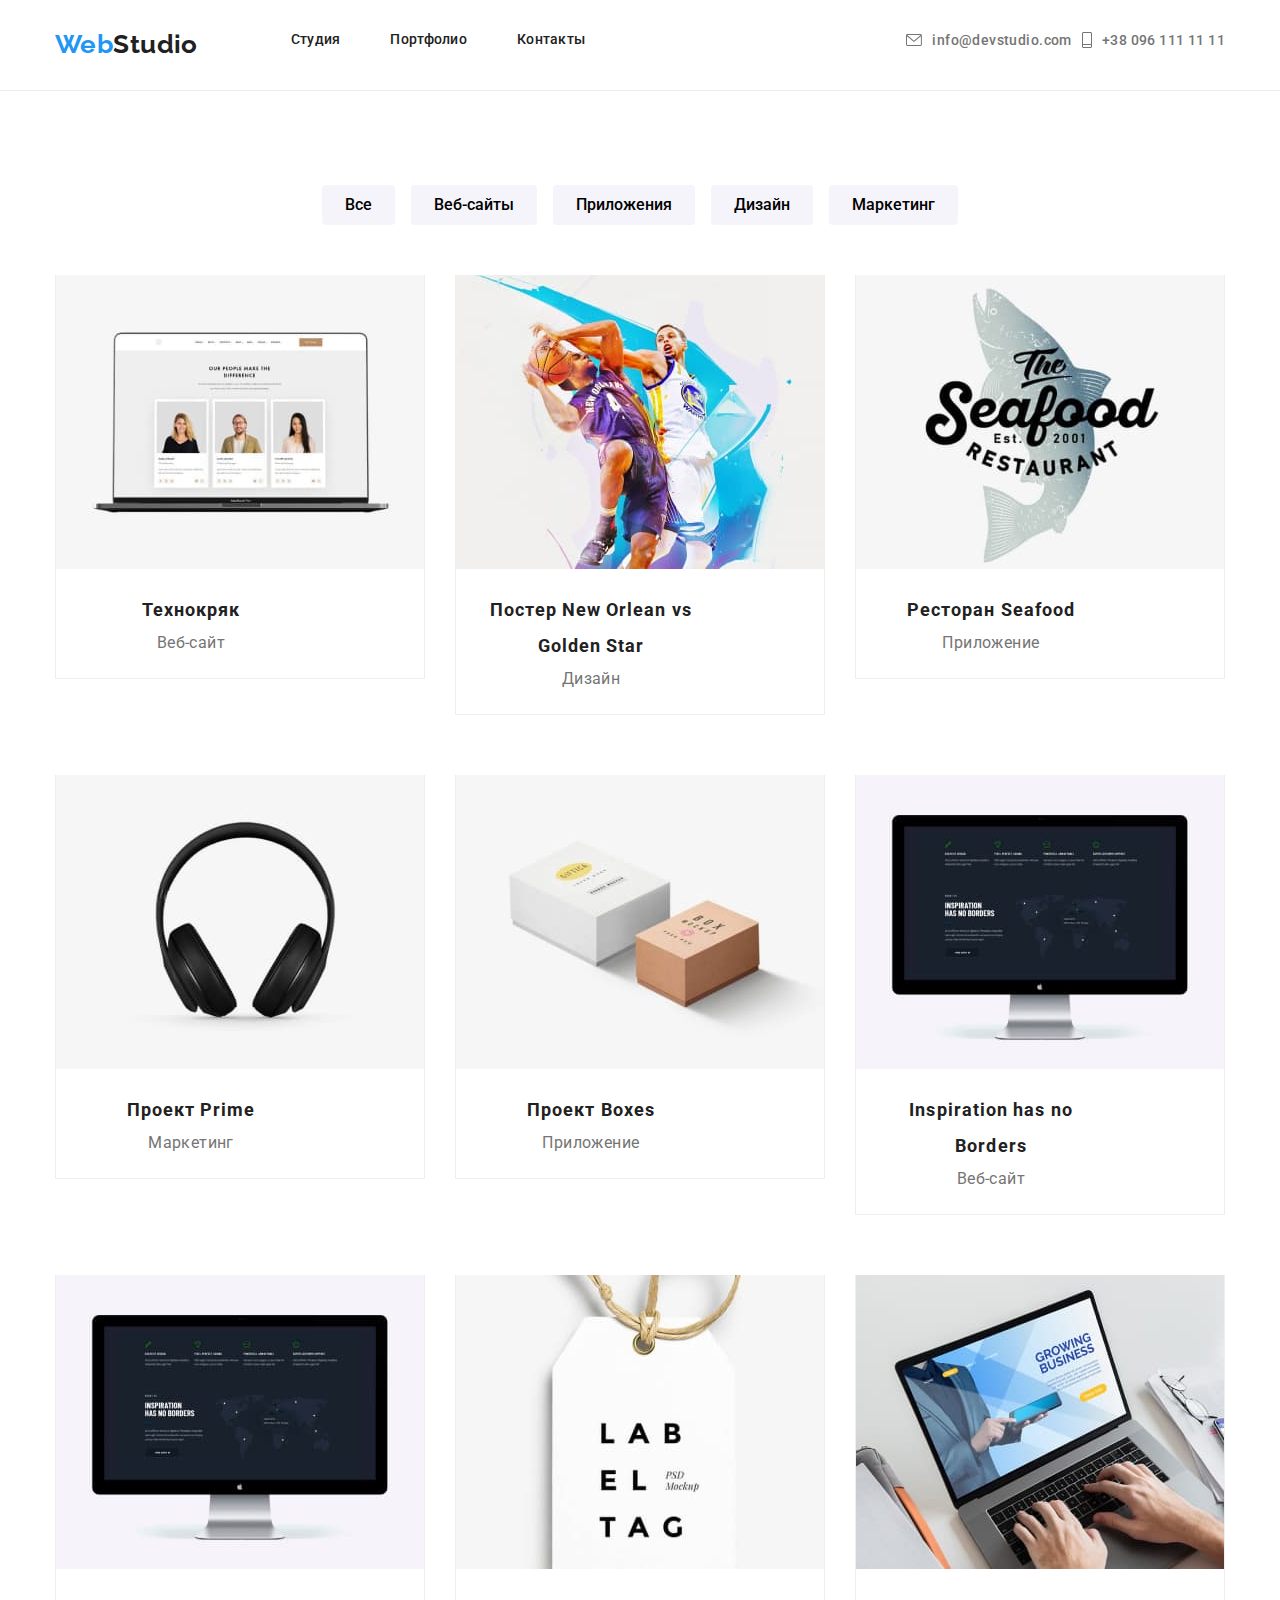
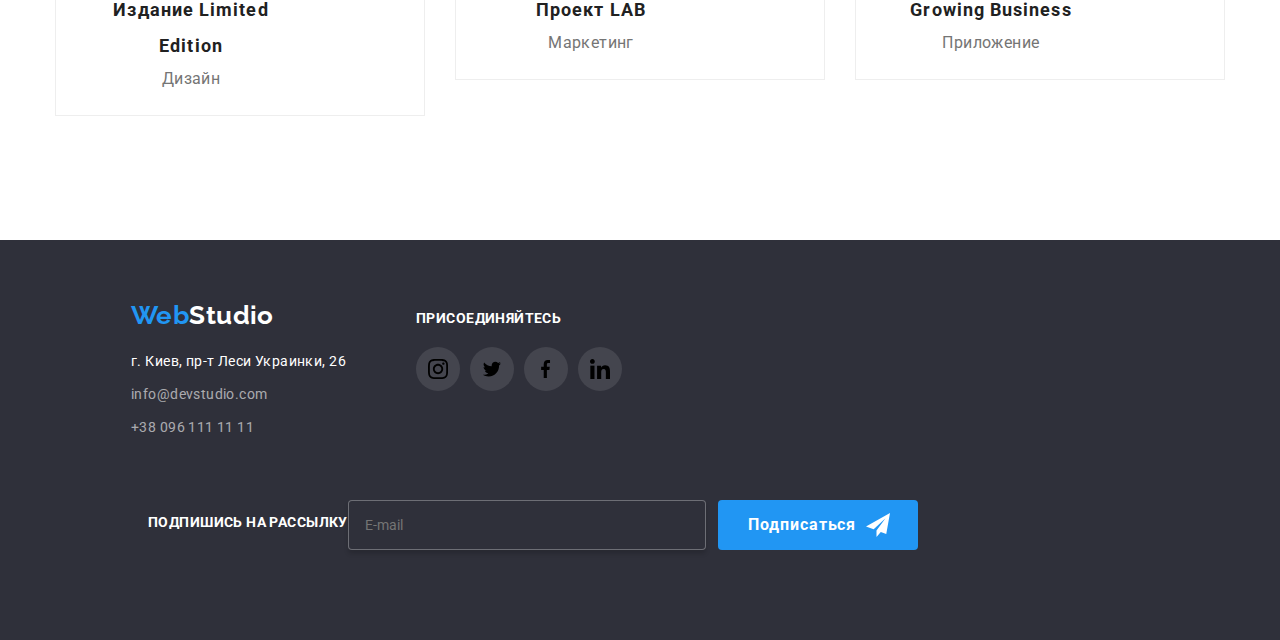
==== commit 70054831: "portfolio" ====
--- a/portfolio.html
+++ b/portfolio.html
@@ -135,7 +135,28 @@
                         <div class="flex-elements">
                         <a href="" class="portfolio__link">
                             <div class="portfolio__thumb">
-                            <img src="./img/img7.jpg" alt="ноут" width="370px">
+                                <picture>
+                        <source 
+                srcset="./img/mob-tex-1x.jpg 1x,
+                ./img/mob-tex-2x.jpg 2x" 
+                media="(max-width: 767px)" />
+                
+                 <source 
+                        srcset="
+                        ./img/img7.jpg 1x,
+                ./img/tex-2x.jpg 2x" width="370" 
+                media="(min-width:1200px)"
+                />
+                <source
+                 srcset="
+                 ./img/lap-tex-1x.jpg 1x,
+                ./img/lap-tex-2x.jpg 2x" width="354"
+                media="(min-width: 768px)"/>
+            
+                <img
+                 src="./img/img7.jpg" alt="фото сотрудника" />
+                    </picture>
+                            
                              <p class="portfolio__text">Ресурс предлагает комплексные предложения с разным уровнем функционала и сервисов. Все это позволит посетителю получить исчерпывающие сведения о компании или частном лице.</p>
                             </div>
                             <div class="portfolio__group">
@@ -150,7 +171,28 @@
                         <div class="flex-elements">
                         <a href="" class="portfolio__link">
                             <div class="portfolio__thumb">
-                            <img src="./img/img8.jpg" alt="баскетбол" width="370px">
+                                <picture>
+                        <source 
+                srcset="./img/mob-dis-1x.jpg 1x,
+                ./img/mob-dis-2x.jpg 2x" 
+                media="(max-width: 767px)" />
+                
+                 <source 
+                        srcset="
+                        ./img/img8.jpg 1x,
+                ./img/dis-2x.jpg 2x" width="370" 
+                media="(min-width:1200px)"
+                />
+                <source
+                 srcset="
+                 ./img/lap-dis-1x.jpg 1x,
+                ./img/lap-dis-2x.jpg 2x" width="354"
+                media="(min-width: 768px)"/>
+            
+                <img
+                 src="./img/img8.jpg" alt="фото сотрудника" />
+                    </picture>
+                            
                             <p class="portfolio__text">Ресурс предлагает комплексные предложения с разным уровнем функционала и сервисов. Все это позволит посетителю получить исчерпывающие сведения о компании или частном лице.</p>
                             </div>
                             <div class="portfolio__group">
@@ -165,7 +207,28 @@
                         <div class="flex-elements">
                         <a href="" class="portfolio__link">
                             <div class="portfolio__thumb">
-                            <img src="./img/img9.jpg" alt="seafood" width="370px">
+                                <picture>
+                        <source 
+                srcset="./img/mob-sea-1x.jpg 1x,
+                ./img/mob-sea-2x.jpg 2x" 
+                media="(max-width: 767px)" />
+                
+                 <source 
+                        srcset="
+                        ./img/img9.jpg 1x,
+                ./img/sea-2x.jpg 2x" width="370" 
+                media="(min-width:1200px)"
+                />
+                <source
+                 srcset="
+                 ./img/lap-sea-1x.jpg 1x,
+                ./img/lap-sea-2x.jpg 2x" width="354"
+                media="(min-width: 768px)"/>
+            
+                <img
+                 src="./img/img9.jpg" alt="фото сотрудника" />
+                    </picture>
+                            
                             <p class="portfolio__text">Ресурс предлагает комплексные предложения с разным уровнем функционала и сервисов. Все это позволит посетителю получить исчерпывающие сведения о компании или частном лице.</p>
                             </div>
                             <div class="portfolio__group">
@@ -180,7 +243,28 @@
                         <div class="flex-elements">
                         <a href="" class="portfolio__link">
                             <div class="portfolio__thumb">
-                            <img src="./img/img10.jpg" alt="наушники" width="370px">
+                                <picture>
+                        <source 
+                srcset="./img/mob-pri-1x.jpg 1x,
+                ./img/mob-pri-2x.jpg 2x" 
+                media="(max-width: 767px)" />
+                
+                 <source 
+                        srcset="
+                        ./img/img10.jpg 1x,
+                ./img/pri-2x.jpg 2x" width="370" 
+                media="(min-width:1200px)"
+                />
+                <source
+                 srcset="
+                 ./img/lap-pri-1x.jpg 1x,
+                ./img/lap-pri-2x.jpg 2x" width="354"
+                media="(min-width: 768px)"/>
+            
+                <img
+                 src="./img/img10.jpg" alt="фото сотрудника" />
+                    </picture>
+                           
                             <p class="portfolio__text">Ресурс предлагает комплексные предложения с разным уровнем функционала и сервисов. Все это позволит посетителю получить исчерпывающие сведения о компании или частном лице.</p>
                             </div>
                             <div class="portfolio__group">
@@ -195,7 +279,28 @@
                         <div class="flex-elements">
                         <a href="" class="portfolio__link">
                             <div class="portfolio__thumb">
-                            <img src="./img/img11.jpg" alt="блоки" width="370px">
+                                <picture>
+                        <source 
+                srcset="./img/mob-box-1x.jpg 1x,
+                ./img/mob-box-2x.jpg 2x" 
+                media="(max-width: 767px)" />
+                
+                 <source 
+                        srcset="
+                        ./img/img11.jpg 1x,
+                ./img/box-2x.jpg 2x" width="370" 
+                media="(min-width:1200px)"
+                />
+                <source
+                 srcset="
+                 ./img/lap-box-1x.jpg 1x,
+                ./img/lap-box-2x.jpg 2x" width="354"
+                media="(min-width: 768px)"/>
+            
+                <img
+                 src="./img/img11.jpg" alt="фото сотрудника" />
+                    </picture>
+                            
                             <p class="portfolio__text">Ресурс предлагает комплексные предложения с разным уровнем функционала и сервисов. Все это позволит посетителю получить исчерпывающие сведения о компании или частном лице.</p>
                             </div>
                             <div class="portfolio__group">
@@ -210,7 +315,28 @@
                         <div class="flex-elements">
                         <a href="" class="portfolio__link">
                             <div class="portfolio__thumb">
-                            <img src="./img/img12.jpg" alt="монитор" width="370px">
+                                <picture>
+                        <source 
+                srcset="./img/mob-ins-1x.jpg 1x,
+                ./img/mob-ins-2x.jpg 2x" 
+                media="(max-width: 767px)" />
+                
+                 <source 
+                        srcset="
+                        ./img/img12.jpg 1x,
+                ./img/ins-2x.jpg 2x" width="370" 
+                media="(min-width:1200px)"
+                />
+                <source
+                 srcset="
+                 ./img/lap-ins-1x.jpg 1x,
+                ./img/lap-ins-2x.jpg 2x" width="354"
+                media="(min-width: 768px)"/>
+            
+                <img
+                 src="./img/img12.jpg" alt="фото сотрудника" />
+                    </picture>
+                            
                             <p class="portfolio__text">Ресурс предлагает комплексные предложения с разным уровнем функционала и сервисов. Все это позволит посетителю получить исчерпывающие сведения о компании или частном лице.</p>
                             </div>
                             <div class="portfolio__group">
@@ -225,7 +351,28 @@
                         <div class="flex-elements">
                         <a href="" class="portfolio__link">
                             <div class="portfolio__thumb">
-                            <img src="./img/img13.jpg" alt="книга" width="370px">
+                                <picture>
+                        <source 
+                srcset="./img/mob-lim-1x.jpg 1x,
+                ./img/mob-lim-2x.jpg 2x" 
+                media="(max-width: 767px)" />
+                
+                 <source 
+                        srcset="
+                        ./img/img12.jpg 1x,
+                ./img/lim-2x.jpg 2x" width="370" 
+                media="(min-width:1200px)"
+                />
+                <source
+                 srcset="
+                 ./img/lap-lim-1x.jpg 1x,
+                ./img/lap-lim-2x.jpg 2x" width="354"
+                media="(min-width: 768px)"/>
+            
+                <img
+                 src="./img/img12.jpg" alt="фото сотрудника" />
+                    </picture>
+                            
                             <p class="portfolio__text">Ресурс предлагает комплексные предложения с разным уровнем функционала и сервисов. Все это позволит посетителю получить исчерпывающие сведения о компании или частном лице.</p>
                             </div>
                             <div class="portfolio__group">
@@ -240,7 +387,28 @@
                         <div class="flex-elements">
                         <a href="" class="portfolio__link">
                             <div class="portfolio__thumb">
-                            <img src="./img/img14.jpg" alt="этикетка" width="370px">
+                                <picture>
+                        <source 
+                srcset="./img/mob-lab-1x.jpg 1x,
+                ./img/mob-lab-2x.jpg 2x" 
+                media="(max-width: 767px)" />
+                
+                 <source 
+                        srcset="
+                        ./img/img14.jpg 1x,
+                ./img/lab-2x.jpg 2x" width="370" 
+                media="(min-width:1200px)"
+                />
+                <source
+                 srcset="
+                 ./img/lap-lab-1x.jpg 1x,
+                ./img/lap-lab-2x.jpg 2x" width="354"
+                media="(min-width: 768px)"/>
+            
+                <img
+                 src="./img/img14.jpg" alt="этикетка" />
+                    </picture>
+                            
                             <p class="portfolio__text">Ресурс предлагает комплексные предложения с разным уровнем функционала и сервисов. Все это позволит посетителю получить исчерпывающие сведения о компании или частном лице.</p>
                             </div>
                             <div class="portfolio__group">
@@ -255,7 +423,28 @@
                         <div class="flex-elements">
                         <a href="" class="portfolio__link">
                             <div class="portfolio__thumb">
-                            <img src="./img/img15.jpg" alt="бизнес" width="370px">
+                                <picture>
+                        <source 
+                srcset="./img/mob-gro-1x.jpg 1x,
+                ./img/mob-gro-2x.jpg 2x" 
+                media="(max-width: 767px)" />
+                
+                 <source 
+                        srcset="
+                        ./img/img15.jpg 1x,
+                ./img/gro-2x.jpg 2x" width="370" 
+                media="(min-width:1200px)"
+                />
+                <source
+                 srcset="
+                 ./img/lap-gro-1x.jpg 1x,
+                ./img/lap-gro-2x.jpg 2x" width="354"
+                media="(min-width: 768px)"/>
+            
+            
+                  <img src="./img/img15.jpg" alt="бизнес" />
+                    </picture>
+                          
                             <p class="portfolio__text">Ресурс предлагает комплексные предложения с разным уровнем функционала и сервисов. Все это позволит посетителю получить исчерпывающие сведения о компании или частном лице.</p>
                             </div>
                             <div class="portfolio__group">
--- a/css/main.min.css
+++ b/css/main.min.css
@@ -1 +1 @@
-html{-webkit-box-sizing:border-box;box-sizing:border-box}*,*::before,*::after{-webkit-box-sizing:inherit;box-sizing:inherit}:root{--primary-text-color: #757575;--title-text-color: #212121;--text-color-secondary: #FFFFFF;--accent-color: #2196F3}body{color:var(--primary-text-color);background-color:#fff;font-family:Roboto,sans-serif;letter-spacing:.03em;font-size:14px}@media screen and (max-width: 320px){body{overflow:hidden}}textarea{resize:none}ul{list-style:none;margin:0px;padding:0px}.img{display:block;height:auto;max-width:100%}.container{margin-left:auto;margin-right:auto;width:100%;padding-left:15px;padding-right:15px}@media screen and (min-width: 480px){.container{width:480px}}@media screen and (min-width: 768px){.container{width:768px}}@media screen and (min-width: 1200px){.container{width:1200px}}.header{background-color:#fff;border-top:80px;border-bottom:1px solid #ececec;position:relative}.nav{display:-webkit-box;display:-ms-flexbox;display:flex;-webkit-box-align:center;-ms-flex-align:center;align-items:center}.nav .link :current{color:var(--accent-color)}.nav__list{display:none}@media screen and (min-width: 768px){.nav__list{display:-webkit-box;display:-ms-flexbox;display:flex;margin-left:88px;margin-right:84px}}@media screen and (min-width: 1200px){.nav__list{display:-webkit-box;display:-ms-flexbox;display:flex;margin-left:93px}}.nav__list .nav__link:hover,.nav__list .nav__link:focus{color:var(--accent-color)}.nav__list .nav__link{color:var(--title-text-color);font-weight:500;line-height:1.14;letter-spacing:.02em;padding-top:32px;padding-bottom:32px;text-decoration:none;-webkit-transition-property:color;transition-property:color;-webkit-transition-duration:250ms;transition-duration:250ms;-webkit-transition-timing-function:cubic-bezier(0.4, 0, 0.2, 1);transition-timing-function:cubic-bezier(0.4, 0, 0.2, 1);position:relative}.nav__list .nav__item:not(:last-child){margin-right:50px}.nav__item{display:-webkit-box;display:-ms-flexbox;display:flex}@media screen and (min-width: 768px){.nav__item{padding-bottom:10px}}.nav__link.current::after{content:"";display:block;width:100%;height:4px;background-color:var(--accent-color);border-radius:2px;position:absolute;left:0;bottom:0;opacity:1;-webkit-transition:250ms cubic-bezier(0.4, 0, 0.2, 1);transition:250ms cubic-bezier(0.4, 0, 0.2, 1)}@media screen and (min-width: 480px){.nav__link.current::after{display:none}}.nav__link::after{content:"";display:block;width:100%;height:4px;background-color:var(--accent-color);border-radius:2px;position:absolute;left:0;bottom:0;opacity:0;-webkit-transition:250ms cubic-bezier(0.4, 0, 0.2, 1);transition:250ms cubic-bezier(0.4, 0, 0.2, 1)}@media screen and (min-width: 480px){.nav__link::after{display:none}}.nav__link:hover::after{opacity:1}.menu-toggle{display:block;margin-left:auto;padding:0px;border:none;background-color:rgba(0,0,0,0)}@media screen and (min-width: 768px){.menu-toggle{display:none}}.icon-menu:hover,.icon-menu:focus{fill:var(--accent-color)}.menu-button .icon-cross{display:none}.menu-button .is-open .icon-cross{display:block}.mob-menu .is-open .menu-close-btn{display:none}@media screen and (max-width: 767px){.menu-container{padding-top:8px;padding-right:15px;padding-bottom:40px;padding-left:48px;background-color:#fff;text-align:left;font-size:40px;position:fixed;top:0%;left:0%;width:100%;height:100vh}.menu-container.is-open{display:block}}@media screen and (min-width: 768px){.menu-container{display:-webkit-box;display:-ms-flexbox;display:flex}}@media screen and (min-width: 768px){.menu__nav__list{display:none}}@media screen and (min-width: 768px){.menu__soc{display:none}}.menu__nav__item{margin-bottom:32px}.menu__nav__link{font-size:40px;font-weight:500;color:#212121;text-decoration:none}.menu__nav__link:focus,.menu__nav__link:hover{color:var(--accent-color)}.menu-soc{display:block;-webkit-box-pack:left;-ms-flex-pack:left;justify-content:left;text-align:left}.menu__soc__link--tel{color:var(--accent-color);text-align:left;-webkit-box-pack:left;-ms-flex-pack:left;justify-content:left;text-decoration:none;font-size:34px;font-weight:500;margin-top:274px}.menu__soc__link{color:var(--primary-text-color);font-size:24px;font-weight:500;text-decoration:none;margin-top:32px}.menu__soc--list{display:-webkit-box;display:-ms-flexbox;display:flex;margin-top:64px;margin-right:20px}@media screen and (min-width: 768px){.menu__soc--list{display:none}}.menu__soc--list-item{margin-right:20px;position:relative}.menu__soc--list-link{font-size:18px;font-weight:500;color:var(--accent-color);text-decoration:none}.menu__soc--list-item::after{content:" ";width:1px;height:22px;background-color:rgba(33,33,33,.2);position:absolute;right:-10px;bottom:5px}.menu__soc--list-item::after:hover,.menu__soc--list-item::after:focus{background-color:var(--accent-color)}.soc{display:none}@media screen and (min-width: 768px){.soc{display:block;margin-left:auto}}.soc .links:hover,.soc .links:focus{color:var(--accent-color)}@media screen and (min-width: 1200px){.soc{display:-webkit-box;display:-ms-flexbox;display:flex}}.soc .items+.items{margin-left:50px}.soc .links{color:var(--primary-text-color);font-weight:500;text-decoration:none;margin-top:0px;margin-bottom:0px;-webkit-transition-property:color;transition-property:color;-webkit-transition-duration:250ms;transition-duration:250ms;-webkit-transition-timing-function:cubic-bezier(0.4, 0, 0.2, 1);transition-timing-function:cubic-bezier(0.4, 0, 0.2, 1)}.links{display:-webkit-inline-box;display:-ms-inline-flexbox;display:inline-flex;-webkit-box-align:center;-ms-flex-align:center;align-items:center;margin-bottom:10px}.links::before{content:"";margin-right:10px}@media screen and (max-width: 768px){.links::before{margin-right:0px}}.soc__link{display:-webkit-box;display:-ms-flexbox;display:flex;-webkit-box-align:center;-ms-flex-align:center;align-items:center;-webkit-box-pack:center;-ms-flex-pack:center;justify-content:center;font-size:12px}@media screen and (min-width: 1200px){.soc__link{font-size:14px}}.soc__icon{fill:currentColor}@media screen and (min-width: 1200px){.soc__icon{margin-right:10px}}.soc__icon:hover,.soc__icon:focus{fill:var(--accent-color)}@media screen and (max-width: 767px){.soc__icon{display:none;margin-right:0px}}.header__logo{color:var(--accent-color);font-family:Raleway,sans-serif;font-size:24px;line-height:1.19;font-weight:700;text-decoration:none;margin-top:16px;margin-bottom:16px}@media screen and (min-width: 1200px){.header__logo{font-size:26px;margin-top:24px;margin-bottom:25px}}.header__logo--black{color:var(--title-text-color)}.header__logo:hover{color:var(--accent-color)}.header__logo--white{color:var(--text-color-secondary)}.hero{background-color:#2f303a;text-align:center}.overlay{max-width:1630px;max-height:600px;margin-left:auto;margin-right:auto;background-image:-webkit-gradient(linear, left top, right top, from(rgba(47, 48, 58, 0.4)), to(rgba(47, 48, 58, 0.4))),url("../img/mobile.jpg");background-image:linear-gradient(to right, rgba(47, 48, 58, 0.4), rgba(47, 48, 58, 0.4)),url("../img/mobile.jpg");background-repeat:no-repeat;background-size:cover;background-position:center;padding-top:200px;padding-bottom:200px}@media(min-device-pixel-ratio: 2),(-webkit-min-device-pixel-ratio: 2),(min-resolution: 192dpi),(min-resolution: 2dppx){.overlay{background-image:-webkit-gradient(linear, left top, right top, from(rgba(47, 48, 58, 0.4)), to(rgba(47, 48, 58, 0.4))),url("../img/mob-2x.jpg");background-image:linear-gradient(to right, rgba(47, 48, 58, 0.4), rgba(47, 48, 58, 0.4)),url("../img/mob-2x.jpg")}}@media screen and (min-width: 768px){.overlay{background-image:-webkit-gradient(linear, left top, right top, from(rgba(47, 48, 58, 0.4)), to(rgba(47, 48, 58, 0.4))),url("../img/tablet.jpg");background-image:linear-gradient(to right, rgba(47, 48, 58, 0.4), rgba(47, 48, 58, 0.4)),url("../img/tablet.jpg");background-repeat:no-repeat;background-size:cover;background-position:center}}@media screen and (min-width: 768px)and (min-device-pixel-ratio: 2),screen and (min-width: 768px)and (-webkit-min-device-pixel-ratio: 2),screen and (min-width: 768px)and (min-resolution: 192dpi),screen and (min-width: 768px)and (min-resolution: 2dppx){.overlay{background-image:-webkit-gradient(linear, left top, right top, from(rgba(47, 48, 58, 0.4)), to(rgba(47, 48, 58, 0.4))),url("../img/lap-2x.jpg");background-image:linear-gradient(to right, rgba(47, 48, 58, 0.4), rgba(47, 48, 58, 0.4)),url("../img/lap-2x.jpg")}}@media screen and (min-width: 1200px){.overlay{background-image:-webkit-gradient(linear, left top, right top, from(rgba(47, 48, 58, 0.4)), to(rgba(47, 48, 58, 0.4))),url("../img/Img16.jpg");background-image:linear-gradient(to right, rgba(47, 48, 58, 0.4), rgba(47, 48, 58, 0.4)),url("../img/Img16.jpg");background-repeat:no-repeat;background-size:cover;background-position:center}}@media screen and (min-width: 1200px)and (min-device-pixel-ratio: 2),screen and (min-width: 1200px)and (-webkit-min-device-pixel-ratio: 2),screen and (min-width: 1200px)and (min-resolution: 192dpi),screen and (min-width: 1200px)and (min-resolution: 2dppx){.overlay{background-image:-webkit-gradient(linear, left top, right top, from(rgba(47, 48, 58, 0.4)), to(rgba(47, 48, 58, 0.4))),url("../img/des-2x.jpg");background-image:linear-gradient(to right, rgba(47, 48, 58, 0.4), rgba(47, 48, 58, 0.4)),url("../img/des-2x.jpg")}}.hero__title{color:var(--text-color-secondary);font-size:#000;line-height:1.36;font-weight:900;text-align:Center;Letter-spacing:.06em;margin-top:0px;margin-bottom:30px;font-size:26px}@media screen and (min-width: 1200px){.hero__title{font-size:44px}}.button{color:var(--text-color-secondary);background-color:#2196f3;font-weight:700;font-size:16px;line-height:1.88;letter-spacing:.06em;text-decoration:none;border-radius:4px;padding:10px 32px;min-width:200px;display:inline-block;text-align:center;border:1px solid rgba(0,0,0,0);margin:0px;cursor:pointer}.backdrop{position:fixed;top:0;left:0;width:100%;height:100%;background-color:rgba(0,0,0,.2);opacity:1;-webkit-transition:opacity 250ms cubic-bezier(0.4, 0, 0.2, 1);transition:opacity 250ms cubic-bezier(0.4, 0, 0.2, 1);padding:93px 15px;overflow-y:scroll}.backdrop .is-hidden{opacity:0;visibility:hidden;pointer-events:none}.is-hidden{opacity:0;visibility:hidden;pointer-events:none}.backdrop.is-hidden .modal{-webkit-transform:translate(-50%, -50%) scale(1.1);transform:translate(-50%, -50%) scale(1.1)}.modal{position:absolute;top:50%;left:50%;-webkit-transform:translate(-50%, -50%) scale(1);transform:translate(-50%, -50%) scale(1);min-height:609px;min-width:450px;padding:40px;text-align:left;background-color:#fff;-webkit-transition:-webkit-transform 250ms cubic-bezier(0.4, 0, 0.2, 1);transition:-webkit-transform 250ms cubic-bezier(0.4, 0, 0.2, 1);transition:transform 250ms cubic-bezier(0.4, 0, 0.2, 1);transition:transform 250ms cubic-bezier(0.4, 0, 0.2, 1), -webkit-transform 250ms cubic-bezier(0.4, 0, 0.2, 1);border-radius:4px}@media screen and (min-width: 1200px){.modal{min-width:528px;min-height:581px}}.modal__text{font-weight:700;font-size:20px;line-height:1.15;color:#212121;margin-bottom:12px;margin-top:0px;display:-webkit-box;display:-ms-flexbox;display:flex;-webkit-box-pack:center;-ms-flex-pack:center;justify-content:center;-webkit-box-align:center;-ms-flex-align:center;align-items:center}.modal-form__input{width:100%;height:40px;border:1px solid rgba(33,33,33,.2);border-radius:4px;padding-left:42px}.modal-form__input:focus{border:1px solid #2196f3;outline:none}.modal-form__input:focus+.modal-label__icon{fill:var(--accent-color)}.modal-form__label{font-size:12px;color:#757575;text-align:left;display:block;margin-bottom:4px}.modal-form__check-text{display:-webkit-box;display:-ms-flexbox;display:flex;-ms-flex-wrap:wrap;flex-wrap:wrap;font-size:12px}.modal-form__check-text::before{content:" ";width:16px;height:15px;border:2px solid #212121;border-radius:4px;margin-right:8.38px}@media screen and (min-width: 1200px){.modal-form__check-text::before{margin-left:13px}}.modal-form__check{appearance:none;-webkit-appearance:none;-moz-appearance:none;position:absolute}.modal-form__check.modal-form__check:checked+.modal-form__check-text::before{background-color:var(--accent-color);background-image:url(../img/check.svg);background-repeat:no-repeat;background-position:center;border:none}.modal-form__text{width:100%;height:120px;border:1px solid rgba(33,33,33,.2);border-radius:4px;padding-top:12px;padding-bottom:12px;padding-left:16px;padding-right:16px;margin-bottom:20px}.modal-form__text:focus{border:1px solid #2196f3;outline:none}.input-wrap{position:relative;display:block;margin-bottom:10px}.modal-label__icon{position:absolute;top:50%;left:9px;width:12px;height:12px;display:inline-block;-webkit-transform:translateY(-50%);transform:translateY(-50%);color:#212121}.modal-label__icon:hover,.modal-label__icon:focus{color:var(--accent-color)}.modal-form__check-conditions{color:var(--accent-color);cursor:pointer;text-decoration:underline;margin-left:2px}.modal__button{width:30px;height:30px;border:1px solid rgba(0,0,0,.1);border-radius:50%;background-color:#fff;position:absolute;top:8px;right:8px}.modal__icon{-webkit-box-pack:center;-ms-flex-pack:center;justify-content:center;fill:solid #000}.modal__icon:hover,.modal__icon:focus{fill:var(--accent-color)}.modal-form__button{display:-webkit-box;display:-ms-flexbox;display:flex;-webkit-box-pack:center;-ms-flex-pack:center;justify-content:center;text-align:center}.modal-form__submit-button{color:var(--text-color-secondary);background-color:#2196f3;font-weight:700;font-size:16px;line-height:1.88;letter-spacing:.06em;text-decoration:none;border-radius:4px;padding:10px 55px;min-width:200px;min-height:50px;display:inline-block;text-align:center;-webkit-box-pack:center;-ms-flex-pack:center;justify-content:center;border:1px solid rgba(0,0,0,0);margin-top:30px;cursor:pointer}.content{padding-top:60px;padding-bottom:60px}@media screen and (min-width: 480px){.content{width:480px}}@media screen and (min-width: 768px){.content{width:768px}}@media screen and (min-width: 1200px){.content{width:1200px;padding-top:94px;padding-bottom:94px}}.content__title{color:var(--title-text-color);font-weight:700;font-size:28px;line-height:1.17;text-align:center;margin-top:0;margin-bottom:50px}@media screen and (min-width: 1200px){.content__title{margin-bottom:50px;font-size:36px}}.content.no-padding{padding-top:0px;padding-bottom:0px}.content.half-padding{padding-top:0px;padding-bottom:94px}.feature-list__title{color:var(--title-text-color);font-weight:700;font-size:14px;line-height:1.14;margin-top:0px;margin-bottom:10px;width:450px;-webkit-box-pack:center;-ms-flex-pack:center;justify-content:center;text-align:center}@media screen and (min-width: 768px){.feature-list__title{width:354px;-webkit-box-pack:left;-ms-flex-pack:left;justify-content:left;text-align:left}}@media screen and (min-width: 1200px){.feature-list__title{width:270px}}.feature-list{display:-webkit-box;display:-ms-flexbox;display:flex;-ms-flex-wrap:wrap;flex-wrap:wrap;gap:30px}.feature{display:none}.feature-list__item{margin-right:0px}.feature-list__item:last-child{margin-right:0px}.feature-list__link{height:120px;background-color:#f5f4fa;display:-webkit-box;display:-ms-flexbox;display:flex;-ms-flex-wrap:wrap;flex-wrap:wrap;gap:30px;-webkit-box-align:center;-ms-flex-align:center;align-items:center;-webkit-box-pack:center;-ms-flex-pack:center;justify-content:center;margin-bottom:30px;margin-left:15px;margin-right:15px;border-radius:4px;width:calc(100% - 30px)}@media screen and (min-width: 768px){.feature-list__link{width:354px;margin-left:0px;margin-right:0px}}@media screen and (min-width: 1200px){.feature-list__link{width:270px;margin-left:0px;margin-right:0px}}.feature-list__icon:hover,.feature-list__icon:focus{fill:#2196f3}.feature-list__about{margin-top:0px;margin-left:15px;margin-right:15px;padding:0px;line-height:1.71;width:450px}@media screen and (min-width: 768px){.feature-list__about{width:354px;margin-left:0px;margin-right:0px}}@media screen and (min-width: 1200px){.feature-list__about{width:270px;margin-left:0px;margin-right:0px}}.gallery{display:none}@media screen and (min-width: 1200px){.gallery{display:-webkit-box;display:-ms-flexbox;display:flex}}.gallery__list{display:-webkit-box;display:-ms-flexbox;display:flex;text-align:center;-webkit-box-pack:center;-ms-flex-pack:center;justify-content:center;margin:0px;padding:0px;-ms-flex-wrap:wrap;flex-wrap:wrap}.gallery__list>.gallery__item{padding:0px}.gallery__list .gallery__item+.gallery__item{margin-left:30px}.gallery__thumb{position:relative;overflow:hidden}.gallery__overlay{font-size:14px;font-weight:700;line-height:1.17;color:#fff;background-color:rgba(47,48,58,.8);letter-spacing:.03em;width:370px;height:70px;padding-bottom:27px;padding-top:27px;padding-left:auto;padding-right:auto;margin:0px;text-align:center;-webkit-box-pack:center;-ms-flex-pack:center;justify-content:center;display:-webkit-box;display:-ms-flexbox;display:flex;position:absolute;bottom:0;-webkit-transition:-webkit-transform 250ms cubic-bezier(0.4, 0, 0.2, 1);transition:-webkit-transform 250ms cubic-bezier(0.4, 0, 0.2, 1);transition:transform 250ms cubic-bezier(0.4, 0, 0.2, 1);transition:transform 250ms cubic-bezier(0.4, 0, 0.2, 1), -webkit-transform 250ms cubic-bezier(0.4, 0, 0.2, 1)}.socials{display:-webkit-box;display:-ms-flexbox;display:flex;padding-top:0px;padding-bottom:30px;-webkit-box-pack:center;-ms-flex-pack:center;justify-content:center}.socials__item{width:44px;height:44px;margin-right:10px}.socials__item:last-child{margin-right:0px}.socials__link{width:100%;height:100%;background-color:#fff;border-radius:50%;display:-webkit-box;display:-ms-flexbox;display:flex;-webkit-box-align:center;-ms-flex-align:center;align-items:center;-webkit-box-pack:center;-ms-flex-pack:center;justify-content:center;-webkit-transition-property:background-color;transition-property:background-color;-webkit-transition-duration:250ms;transition-duration:250ms;-webkit-transition-timing-function:cubic-bezier(0.4, 0, 0.2, 1);transition-timing-function:cubic-bezier(0.4, 0, 0.2, 1)}.socials__link:hover,.socials__link:focus{background-color:#2196f3}.socials__link:hover .socials__icon,.socials__link:focus .socials__icon{fill:#fff}.socials__link--dark{width:100%;height:100%;background-color:rgba(255,255,255,.1);border-radius:50%;display:-webkit-box;display:-ms-flexbox;display:flex;-webkit-box-align:center;-ms-flex-align:center;align-items:center;-webkit-box-pack:center;-ms-flex-pack:center;justify-content:center;-webkit-transition-property:background-color;transition-property:background-color;-webkit-transition-duration:250ms;transition-duration:250ms;-webkit-transition-timing-function:cubic-bezier(0.4, 0, 0.2, 1);transition-timing-function:cubic-bezier(0.4, 0, 0.2, 1)}.socials__link--dark:hover,.socials__link--dark:focus{background-color:#2196f3}.socials__icon{fill:#afb1b8;-webkit-transition-property:fill;transition-property:fill;-webkit-transition-duration:250ms;transition-duration:250ms;-webkit-transition-timing-function:cubic-bezier(0.4, 0, 0.2, 1);transition-timing-function:cubic-bezier(0.4, 0, 0.2, 1)}.socials__icon--white{fill:#fff}.socials__list{display:-webkit-box;display:-ms-flexbox;display:flex;padding-top:0px;padding-bottom:30px;-webkit-box-pack:center;-ms-flex-pack:center;justify-content:center}.socials__title{font-size:14px;font-weight:700;line-height:1.14;color:var(--text-color-secondary);padding-bottom:0px;margin-bottom:20px}.flex-container{display:-webkit-box;display:-ms-flexbox;display:flex;-ms-flex-wrap:wrap;flex-wrap:wrap;margin-left:0px;padding:0px;gap:30px;-webkit-box-pack:center;-ms-flex-pack:center;justify-content:center}.flex-elements{width:100%;margin-bottom:30px;border:1px solid #eee;border-top:none;-webkit-transition-property:-webkit-box-shadow;transition-property:-webkit-box-shadow;transition-property:box-shadow;transition-property:box-shadow, -webkit-box-shadow;-webkit-transition-duration:250ms;transition-duration:250ms;-webkit-transition-timing-function:cubic-bezier(0.4, 0, 0.2, 1);transition-timing-function:cubic-bezier(0.4, 0, 0.2, 1)}.flex-elements:hover,.flex-elements:focus{-webkit-box-shadow:1px 4px 6px rgba(0,0,0,.16),0px 4px 4px rgba(0,0,0,.06),0px 1px 1px rgba(0,0,0,.12);box-shadow:1px 4px 6px rgba(0,0,0,.16),0px 4px 4px rgba(0,0,0,.06),0px 1px 1px rgba(0,0,0,.12)}.flex-elements:nth-child(3n):nth-last-child(-n+3){margin-bottom:0px}.flex-element{width:100%}@media screen and (min-width: 768px){.flex-element{width:354px}}@media screen and (min-width: 1200px){.flex-element{width:270px}}.flex-element:nth-child(2n){margin-right:0px}.flex-element:nth-last-child(-n+4){margin-bottom:0px}.btn__nav{display:-webkit-box;display:-ms-flexbox;display:flex;-ms-flex-wrap:wrap;flex-wrap:wrap;width:100%;text-align:left;-webkit-box-pack:left;-ms-flex-pack:left;justify-content:left;margin-top:66px;margin-bottom:46px;grid-gap:8px;grid-row-gap:15px}@media screen and (min-width: 1200px){.btn__nav{-webkit-box-pack:center;-ms-flex-pack:center;justify-content:center;margin-top:0px;margin-bottom:50px;padding:0px}}.btn__nav .btn__item+.btn__item{margin-left:8px}.btn__nav .btn__style:hover,.btn__nav .btn__style:focus{color:var(--text-color-secondary);background-color:var(--accent-color);-webkit-box-shadow:0px 3px 1px rgba(0,0,0,.1),0px 1px 2px rgba(0,0,0,.08),0px 2px 2px rgba(0,0,0,.12);box-shadow:0px 3px 1px rgba(0,0,0,.1),0px 1px 2px rgba(0,0,0,.08),0px 2px 2px rgba(0,0,0,.12)}.btn__style{font-family:roboto;font-size:16px;line-height:1.63;font-weight:500;background-color:#f5f4fa;border-radius:4px;padding:6px 22px;min-width:73px;display:inline-block;text-align:center;border:1px solid rgba(0,0,0,0);-webkit-transition-property:all;transition-property:all;-webkit-transition-duration:250ms;transition-duration:250ms;-webkit-transition-timing-function:cubic-bezier(0.4, 0, 0.2, 1);transition-timing-function:cubic-bezier(0.4, 0, 0.2, 1)}.btn__style:hover,.btn__style:focus{color:var(--text-color-secondary);background-color:var(--accent-color);-webkit-box-shadow:0px 3px 1px rgba(0,0,0,.1),0px 1px 2px rgba(0,0,0,.08),0px 2px 2px rgba(0,0,0,.12);box-shadow:0px 3px 1px rgba(0,0,0,.1),0px 1px 2px rgba(0,0,0,.08),0px 2px 2px rgba(0,0,0,.12)}.card-set{background-color:#f5f4fa}.card-set__item{background-color:#fff;-webkit-box-shadow:0px 2px 1px rgba(0,0,0,.2),0px 1px 1px rgba(0,0,0,.14),0px 1px 3px rgba(0,0,0,.12);box-shadow:0px 2px 1px rgba(0,0,0,.2),0px 1px 1px rgba(0,0,0,.14),0px 1px 3px rgba(0,0,0,.12);margin-bottom:30px;width:100%}@media screen and (min-width: 768px){.card-set__item{width:354px}}@media screen and (min-width: 1200px){.card-set__item{width:270px}}.card-set__list{padding-top:30px;padding-bottom:16px;width:100%}@media screen and (min-width: 768px){.card-set__list{width:354px}}@media screen and (min-width: 1200px){.card-set__list{width:270px}}.card-set__item-title{color:var(--title-text-color);font-weight:500;font-size:16px;line-height:1.19;margin-top:0px;margin-bottom:10px;text-align:center}.card-set__top-text{color:var(--primary-text-color);font-size:16px;line-height:1.19;margin:0px;text-align:center}.portfolio{margin:0px;padding:0px;display:none}.portfolio__link{text-decoration:none}.portfolio__thumb{position:relative;overflow:hidden}.portfolio__thumb:hover .portfolio__text{-webkit-transform:translateY(0);transform:translateY(0)}.portfolio__text{font-size:18px;line-height:1.56;color:#fff;background-color:#2196f3;letter-spacing:.03em;width:370px;height:100%;padding-bottom:63px;padding-top:63px;padding-left:24px;padding-right:24px;margin:0px;text-align:left;-webkit-box-pack:center;-ms-flex-pack:center;justify-content:center;display:-webkit-box;display:-ms-flexbox;display:flex;position:absolute;top:0;-webkit-transform:translateY(100%);transform:translateY(100%);-webkit-transition:-webkit-transform 250ms cubic-bezier(0.4, 0, 0.2, 1);transition:-webkit-transform 250ms cubic-bezier(0.4, 0, 0.2, 1);transition:transform 250ms cubic-bezier(0.4, 0, 0.2, 1);transition:transform 250ms cubic-bezier(0.4, 0, 0.2, 1), -webkit-transform 250ms cubic-bezier(0.4, 0, 0.2, 1)}.portfolio__item{background-color:#fff;margin-right:0px}@media screen and (min-width: 768px){.portfolio__item{width:354px}}@media screen and (min-width: 1200px){.portfolio__item{width:370px;margin-right:30px}}.portfolio__group{padding-top:20px;padding-bottom:20px;padding-left:24px;padding-right:24px;margin:0px;width:100%}@media screen and (min-width: 768px){.portfolio__group{width:354px}}@media screen and (min-width: 1200px){.portfolio__group{width:270px}}.portfolio-group__title{color:var(--title-text-color);font-weight:700;font-size:18px;line-height:2;letter-spacing:.06em;margin-bottom:4px;margin:0px}.portfolio-group__about{color:#757575;font-size:16px;line-height:1.88;margin:0px;padding:0px}.client{padding-top:60px;padding-bottom:60px}@media screen and (min-width: 1200px){.client{padding-top:94px;padding-bottom:94px}}.client__title{color:var(--title-text-color);font-size:28px;font-weight:700;line-height:1.17;text-align:center;margin-top:0px;margin-bottom:30px}@media screen and (min-width: 1200px){.client__title{margin-bottom:50px;font-size:36px}}.client__list{display:-webkit-box;display:-ms-flexbox;display:flex;-ms-flex-wrap:wrap;flex-wrap:wrap;gap:30px;-webkit-box-pack:center;-ms-flex-pack:center;justify-content:center;-webkit-box-align:center;-ms-flex-align:center;align-items:center}.client__item{height:92px;border:1px Solid #afb1b8;border-radius:4px;width:210px}@media screen and (min-width: 768px){.client__item{width:226px}}@media screen and (min-width: 1200px){.client__item{width:170px}}.client__item:hover,.client__item:focus{border:1px Solid #2196f3}.client__item:last-child{margin-right:0px}.client__link{width:100%;height:100%;background-color:#fff;display:-webkit-box;display:-ms-flexbox;display:flex;-webkit-box-align:center;-ms-flex-align:center;align-items:center;-webkit-box-pack:center;-ms-flex-pack:center;justify-content:center;-webkit-transition-property:background-color;transition-property:background-color;-webkit-transition-duration:250ms;transition-duration:250ms;-webkit-transition-timing-function:cubic-bezier(0.4, 0, 0.2, 1);transition-timing-function:cubic-bezier(0.4, 0, 0.2, 1)}.client__link:hover .client__icon,.client__link:focus .client__icon{fill:#2196f3}.client__icon{fill:#afb1b8;-webkit-transition-property:fill;transition-property:fill;-webkit-transition-duration:250ms;transition-duration:250ms;-webkit-transition-timing-function:cubic-bezier(0.4, 0, 0.2, 1);transition-timing-function:cubic-bezier(0.4, 0, 0.2, 1)}.footer__wrap{display:-webkit-box;display:-ms-flexbox;display:flex;-ms-flex-wrap:wrap;flex-wrap:wrap}@media screen and (max-width: 767px){.footer__wrap{display:none}}.footer__adress{margin-right:165px;margin-left:76px;-webkit-box-pack:center;-ms-flex-pack:center;justify-content:center;text-align:center}@media screen and (min-width: 1200px){.footer__adress{margin-right:70px;text-align:left;-webkit-box-pack:left;-ms-flex-pack:left;justify-content:left}}.footer__adress--info{color:rgba(255,255,255,.6);line-height:1.71;text-decoration:none;font-style:normal;margin:0px;-webkit-transition-property:color;transition-property:color;-webkit-transition-duration:250ms;transition-duration:250ms;-webkit-transition-timing-function:cubic-bezier(0.4, 0, 0.2, 1);transition-timing-function:cubic-bezier(0.4, 0, 0.2, 1)}.footer__nav{text-decoration:none;padding:0px;margin:0px}.footer__nav .footer__adress--map:hover,.footer__nav .footer__adress--map:focus{color:var(--accent-color)}.footer__nav .footer__adress--info:hover,.footer__nav .footer__adress--info:focus{color:var(--text-color-secondary);background-color:var(--accent-color)}.footer__wrap .container{display:-webkit-box;display:-ms-flexbox;display:flex}@media screen and (min-width: 768px){.footer__wrap .container{margin-left:76px}}.footer{background-color:#2f303a;padding-top:60px;padding-bottom:60px}.footer__nav--item{margin-top:20px;margin-bottom:9px}.footer__nav--items{margin-top:0px;margin-bottom:9px}.footer__adress--map{color:var(--text-color-secondary);line-height:1.71;text-decoration:none;font-style:normal;margin:0px}.footer-content{display:none}@media screen and (min-width: 1200px){.footer-content{margin-left:93px;margin-top:0px;display:block}}@media screen and (min-width: 768px){.footer-content{display:-webkit-box;display:-ms-flexbox;display:flex;-ms-flex-wrap:wrap;flex-wrap:wrap;-webkit-box-pack:center;-ms-flex-pack:center;justify-content:center;text-align:center;margin-top:60px}}.footer-content__title{color:var(--text-color-secondary);font-weight:700}.footer-content__block{display:block;-webkit-box-pack:center;-ms-flex-pack:center;justify-content:center;text-align:center}@media screen and (min-width: 1200px){.footer-content__block{display:-webkit-inline-box;display:-ms-inline-flexbox;display:inline-flex}}.footer-content__input{min-width:450px;height:50px;margin-bottom:30px;background-color:#2f303a;border-radius:4px;padding-left:16px;border:1px solid rgba(255,255,255,.3);-webkit-box-shadow:0px 4px 4px rgba(0,0,0,.15);box-shadow:0px 4px 4px rgba(0,0,0,.15)}.footer-content__input:focus{border-color:#2196f3;color:#ececec}@media screen and (min-width: 1200px){.footer-content__input{min-width:358px}}.footer-content__button{color:var(--text-color-secondary);background-color:#2196f3;font-weight:700;font-size:16px;line-height:1.88;letter-spacing:.06em;border-radius:4px;text-align:left;padding-left:29px;cursor:pointer;margin-left:12px;width:200px;height:50px;position:relative;border:1px solid rgba(0,0,0,0)}.footer-content__icon{width:24px;height:24px;fill:#fff;margin-left:10px;position:absolute;top:50%;-webkit-transform:translateY(-50%);transform:translateY(-50%)}.online{-webkit-box-pack:center;-ms-flex-pack:center;justify-content:center;text-align:center}@media screen and (max-width: 767px){.online{display:none}}@media screen and (min-width: 1200px){.online{-webkit-box-pack:left;-ms-flex-pack:left;justify-content:left;text-align:left}}@media screen and (min-width: 768px){.footer__mobile{display:none}}.footer__mobile__wrap{-webkit-box-pack:center;-ms-flex-pack:center;justify-content:center;text-align:center}.footer__mobile__nav{margin-bottom:60px;margin-top:20px}.footer__mobile__nav--item{margin-bottom:8px}.footer-content__block-mobile{display:block}.footer-content__input-mobile{margin-bottom:20px;min-width:100%;height:50px;background-color:#2f303a;border-radius:4px;padding-left:16px;border:1px solid rgba(255,255,255,.3);-webkit-box-shadow:0px 4px 4px rgba(0,0,0,.15);box-shadow:0px 4px 4px rgba(0,0,0,.15)}.footer-content__input-mobile:focus{border-color:#2196f3;color:#ececec}/*# sourceMappingURL=main.min.css.map */+html{-webkit-box-sizing:border-box;box-sizing:border-box}*,*::before,*::after{-webkit-box-sizing:inherit;box-sizing:inherit}:root{--primary-text-color: #757575;--title-text-color: #212121;--text-color-secondary: #FFFFFF;--accent-color: #2196F3}body{color:var(--primary-text-color);background-color:#fff;font-family:Roboto,sans-serif;letter-spacing:.03em;font-size:14px}@media screen and (max-width: 320px){body{overflow:hidden}}textarea{resize:none}ul{list-style:none;margin:0px;padding:0px}.img{display:block;height:auto;max-width:100%}.container{margin-left:auto;margin-right:auto;width:100%;padding-left:15px;padding-right:15px}@media screen and (min-width: 480px){.container{width:480px}}@media screen and (min-width: 768px){.container{width:768px}}@media screen and (min-width: 1200px){.container{width:1200px}}.header{background-color:#fff;border-top:80px;border-bottom:1px solid #ececec;position:relative}.nav{display:-webkit-box;display:-ms-flexbox;display:flex;-webkit-box-align:center;-ms-flex-align:center;align-items:center}.nav .link :current{color:var(--accent-color)}.nav__list{display:none}@media screen and (min-width: 768px){.nav__list{display:-webkit-box;display:-ms-flexbox;display:flex;margin-left:88px;margin-right:84px}}@media screen and (min-width: 1200px){.nav__list{display:-webkit-box;display:-ms-flexbox;display:flex;margin-left:93px}}.nav__list .nav__link:hover,.nav__list .nav__link:focus{color:var(--accent-color)}.nav__list .nav__link{color:var(--title-text-color);font-weight:500;line-height:1.14;letter-spacing:.02em;padding-top:32px;padding-bottom:32px;text-decoration:none;-webkit-transition-property:color;transition-property:color;-webkit-transition-duration:250ms;transition-duration:250ms;-webkit-transition-timing-function:cubic-bezier(0.4, 0, 0.2, 1);transition-timing-function:cubic-bezier(0.4, 0, 0.2, 1);position:relative}.nav__list .nav__item:not(:last-child){margin-right:50px}.nav__item{display:-webkit-box;display:-ms-flexbox;display:flex}@media screen and (min-width: 768px){.nav__item{padding-bottom:10px}}.nav__link.current::after{content:"";display:block;width:100%;height:4px;background-color:var(--accent-color);border-radius:2px;position:absolute;left:0;bottom:0;opacity:1;-webkit-transition:250ms cubic-bezier(0.4, 0, 0.2, 1);transition:250ms cubic-bezier(0.4, 0, 0.2, 1)}@media screen and (min-width: 480px){.nav__link.current::after{display:none}}.nav__link::after{content:"";display:block;width:100%;height:4px;background-color:var(--accent-color);border-radius:2px;position:absolute;left:0;bottom:0;opacity:0;-webkit-transition:250ms cubic-bezier(0.4, 0, 0.2, 1);transition:250ms cubic-bezier(0.4, 0, 0.2, 1)}@media screen and (min-width: 480px){.nav__link::after{display:none}}.nav__link:hover::after{opacity:1}.menu-toggle{display:block;margin-left:auto;padding:0px;border:none;background-color:rgba(0,0,0,0)}@media screen and (min-width: 768px){.menu-toggle{display:none}}.icon-menu:hover,.icon-menu:focus{fill:var(--accent-color)}.menu-button .icon-cross{display:none}@media screen and (max-width: 767px){.menu-container{padding-top:8px;padding-right:15px;padding-bottom:40px;padding-left:48px;background-color:#fff;text-align:left;font-size:40px;display:none;position:fixed;top:0%;left:0%;width:100%;height:100vh}.menu-container.is-open{display:block}}@media screen and (min-width: 768px){.menu-container{display:-webkit-box;display:-ms-flexbox;display:flex}}@media screen and (min-width: 768px){.menu__nav__list{display:none}}@media screen and (min-width: 768px){.menu__soc{display:none}}.menu__nav__item{margin-bottom:32px}.menu__nav__link{font-size:40px;font-weight:500;color:#212121;text-decoration:none}.menu__nav__link:focus,.menu__nav__link:hover{color:var(--accent-color)}.menu-soc{display:block;-webkit-box-pack:left;-ms-flex-pack:left;justify-content:left;text-align:left}.menu__soc__link--tel{color:var(--accent-color);text-align:left;-webkit-box-pack:left;-ms-flex-pack:left;justify-content:left;text-decoration:none;font-size:34px;font-weight:500;margin-top:274px}.menu__soc__link{color:var(--primary-text-color);font-size:24px;font-weight:500;text-decoration:none;margin-top:32px}.menu__soc--list{display:-webkit-box;display:-ms-flexbox;display:flex;margin-top:64px;margin-right:20px}@media screen and (min-width: 768px){.menu__soc--list{display:none}}.menu__soc--list-item{margin-right:20px;position:relative}.menu__soc--list-link{font-size:18px;font-weight:500;color:var(--accent-color);text-decoration:none}.menu__soc--list-item::after{content:" ";width:1px;height:22px;background-color:rgba(33,33,33,.2);position:absolute;right:-10px;bottom:5px}.menu__soc--list-item::after:hover,.menu__soc--list-item::after:focus{background-color:var(--accent-color)}.soc{display:none}@media screen and (min-width: 768px){.soc{display:block;margin-left:auto}.soc .links:hover,.soc .links:focus{color:var(--accent-color)}}@media screen and (min-width: 1200px){.soc{display:-webkit-box;display:-ms-flexbox;display:flex}}.soc .items+.items{margin-left:50px}.soc .links{color:var(--primary-text-color);font-weight:500;text-decoration:none;margin-top:0px;margin-bottom:0px;-webkit-transition-property:color;transition-property:color;-webkit-transition-duration:250ms;transition-duration:250ms;-webkit-transition-timing-function:cubic-bezier(0.4, 0, 0.2, 1);transition-timing-function:cubic-bezier(0.4, 0, 0.2, 1)}.links{display:-webkit-inline-box;display:-ms-inline-flexbox;display:inline-flex;-webkit-box-align:center;-ms-flex-align:center;align-items:center;margin-bottom:10px}.links::before{content:" ";margin-right:10px}@media screen and (max-width: 768px){.links::before{margin-right:0px}}.soc__link{display:-webkit-box;display:-ms-flexbox;display:flex;-webkit-box-align:center;-ms-flex-align:center;align-items:center;-webkit-box-pack:center;-ms-flex-pack:center;justify-content:center;font-size:12px}@media screen and (min-width: 1200px){.soc__link{font-size:14px}}.soc__icon{fill:currentColor}@media screen and (min-width: 1200px){.soc__icon{margin-right:10px}}.soc__icon:hover,.soc__icon:focus{fill:var(--accent-color)}@media screen and (max-width: 767px){.soc__icon{display:none;margin-right:0px}}.header__logo{color:var(--accent-color);font-family:Raleway,sans-serif;font-size:24px;line-height:1.19;font-weight:700;text-decoration:none;margin-top:16px;margin-bottom:16px}@media screen and (min-width: 1200px){.header__logo{font-size:26px;margin-top:24px;margin-bottom:25px}}.header__logo--black{color:var(--title-text-color)}.header__logo:hover{color:var(--accent-color)}.header__logo--white{color:var(--text-color-secondary)}.hero{background-color:#2f303a;text-align:center}.overlay{max-width:1630px;max-height:600px;margin-left:auto;margin-right:auto;background-image:-webkit-gradient(linear, left top, right top, from(rgba(47, 48, 58, 0.4)), to(rgba(47, 48, 58, 0.4))),url("../img/mobile.jpg");background-image:linear-gradient(to right, rgba(47, 48, 58, 0.4), rgba(47, 48, 58, 0.4)),url("../img/mobile.jpg");background-repeat:no-repeat;background-size:cover;background-position:center;padding-top:200px;padding-bottom:200px}@media(min-device-pixel-ratio: 2),(-webkit-min-device-pixel-ratio: 2),(min-resolution: 192dpi),(min-resolution: 2dppx){.overlay{background-image:-webkit-gradient(linear, left top, right top, from(rgba(47, 48, 58, 0.4)), to(rgba(47, 48, 58, 0.4))),url("../img/mob-2x.jpg");background-image:linear-gradient(to right, rgba(47, 48, 58, 0.4), rgba(47, 48, 58, 0.4)),url("../img/mob-2x.jpg")}}@media screen and (min-width: 768px){.overlay{background-image:-webkit-gradient(linear, left top, right top, from(rgba(47, 48, 58, 0.4)), to(rgba(47, 48, 58, 0.4))),url("../img/tablet.jpg");background-image:linear-gradient(to right, rgba(47, 48, 58, 0.4), rgba(47, 48, 58, 0.4)),url("../img/tablet.jpg");background-repeat:no-repeat;background-size:cover;background-position:center}}@media screen and (min-width: 768px)and (min-device-pixel-ratio: 2),screen and (min-width: 768px)and (-webkit-min-device-pixel-ratio: 2),screen and (min-width: 768px)and (min-resolution: 192dpi),screen and (min-width: 768px)and (min-resolution: 2dppx){.overlay{background-image:-webkit-gradient(linear, left top, right top, from(rgba(47, 48, 58, 0.4)), to(rgba(47, 48, 58, 0.4))),url("../img/lap-2x.jpg");background-image:linear-gradient(to right, rgba(47, 48, 58, 0.4), rgba(47, 48, 58, 0.4)),url("../img/lap-2x.jpg")}}@media screen and (min-width: 1200px){.overlay{background-image:-webkit-gradient(linear, left top, right top, from(rgba(47, 48, 58, 0.4)), to(rgba(47, 48, 58, 0.4))),url("../img/Img16.jpg");background-image:linear-gradient(to right, rgba(47, 48, 58, 0.4), rgba(47, 48, 58, 0.4)),url("../img/Img16.jpg");background-repeat:no-repeat;background-size:cover;background-position:center}}@media screen and (min-width: 1200px)and (min-device-pixel-ratio: 2),screen and (min-width: 1200px)and (-webkit-min-device-pixel-ratio: 2),screen and (min-width: 1200px)and (min-resolution: 192dpi),screen and (min-width: 1200px)and (min-resolution: 2dppx){.overlay{background-image:-webkit-gradient(linear, left top, right top, from(rgba(47, 48, 58, 0.4)), to(rgba(47, 48, 58, 0.4))),url("../img/des-2x.jpg");background-image:linear-gradient(to right, rgba(47, 48, 58, 0.4), rgba(47, 48, 58, 0.4)),url("../img/des-2x.jpg")}}.hero__title{color:var(--text-color-secondary);font-size:#000;line-height:1.36;font-weight:900;text-align:Center;Letter-spacing:.06em;margin-top:0px;margin-bottom:30px;font-size:26px}@media screen and (min-width: 1200px){.hero__title{font-size:44px}}.button{color:var(--text-color-secondary);background-color:#2196f3;font-weight:700;font-size:16px;line-height:1.88;letter-spacing:.06em;text-decoration:none;border-radius:4px;padding:10px 32px;min-width:200px;display:inline-block;text-align:center;border:1px solid rgba(0,0,0,0);margin:0px;cursor:pointer}.backdrop{position:fixed;top:0;left:0;width:100%;height:100%;background-color:rgba(0,0,0,.2);opacity:1;-webkit-transition:opacity 250ms cubic-bezier(0.4, 0, 0.2, 1);transition:opacity 250ms cubic-bezier(0.4, 0, 0.2, 1);padding:93px 15px;overflow-y:scroll}.backdrop .is-hidden{opacity:0;visibility:hidden;pointer-events:none}.is-hidden{opacity:0;visibility:hidden;pointer-events:none}.backdrop.is-hidden .modal{-webkit-transform:translate(-50%, -50%) scale(1.1);transform:translate(-50%, -50%) scale(1.1)}.modal{position:absolute;top:50%;left:50%;-webkit-transform:translate(-50%, -50%) scale(1);transform:translate(-50%, -50%) scale(1);min-height:609px;min-width:450px;padding:40px;text-align:left;background-color:#fff;-webkit-transition:-webkit-transform 250ms cubic-bezier(0.4, 0, 0.2, 1);transition:-webkit-transform 250ms cubic-bezier(0.4, 0, 0.2, 1);transition:transform 250ms cubic-bezier(0.4, 0, 0.2, 1);transition:transform 250ms cubic-bezier(0.4, 0, 0.2, 1), -webkit-transform 250ms cubic-bezier(0.4, 0, 0.2, 1);border-radius:4px}@media screen and (min-width: 1200px){.modal{min-width:528px;min-height:581px}}.modal__text{font-weight:700;font-size:20px;line-height:1.15;color:#212121;margin-bottom:12px;margin-top:0px;display:-webkit-box;display:-ms-flexbox;display:flex;-webkit-box-pack:center;-ms-flex-pack:center;justify-content:center;-webkit-box-align:center;-ms-flex-align:center;align-items:center}.modal-form__input{width:100%;height:40px;border:1px solid rgba(33,33,33,.2);border-radius:4px;padding-left:42px}.modal-form__input:focus{border:1px solid #2196f3;outline:none}.modal-form__input:focus+.modal-label__icon{fill:var(--accent-color)}.modal-form__label{font-size:12px;color:#757575;text-align:left;display:block;margin-bottom:4px}.modal-form__check-text{display:-webkit-box;display:-ms-flexbox;display:flex;-ms-flex-wrap:wrap;flex-wrap:wrap;font-size:12px}.modal-form__check-text::before{content:" ";width:16px;height:15px;border:2px solid #212121;border-radius:4px;margin-right:8.38px}@media screen and (min-width: 1200px){.modal-form__check-text::before{margin-left:13px}}.modal-form__check{appearance:none;-webkit-appearance:none;-moz-appearance:none;position:absolute}.modal-form__check.modal-form__check:checked+.modal-form__check-text::before{background-color:var(--accent-color);background-image:url(../img/check.svg);background-repeat:no-repeat;background-position:center;border:none}.modal-form__text{width:100%;height:120px;border:1px solid rgba(33,33,33,.2);border-radius:4px;padding-top:12px;padding-bottom:12px;padding-left:16px;padding-right:16px;margin-bottom:20px}.modal-form__text:focus{border:1px solid #2196f3;outline:none}.input-wrap{position:relative;display:block;margin-bottom:10px}.modal-label__icon{position:absolute;top:50%;left:9px;width:12px;height:12px;display:inline-block;-webkit-transform:translateY(-50%);transform:translateY(-50%);color:#212121}.modal-label__icon:hover,.modal-label__icon:focus{color:var(--accent-color)}.modal-form__check-conditions{color:var(--accent-color);cursor:pointer;text-decoration:underline;margin-left:2px}.modal__button{width:30px;height:30px;border:1px solid rgba(0,0,0,.1);border-radius:50%;background-color:#fff;position:absolute;top:8px;right:8px}.modal__icon{-webkit-box-pack:center;-ms-flex-pack:center;justify-content:center;fill:solid #000}.modal__icon:hover,.modal__icon:focus{fill:var(--accent-color)}.modal-form__button{display:-webkit-box;display:-ms-flexbox;display:flex;-webkit-box-pack:center;-ms-flex-pack:center;justify-content:center;text-align:center}.modal-form__submit-button{color:var(--text-color-secondary);background-color:#2196f3;font-weight:700;font-size:16px;line-height:1.88;letter-spacing:.06em;text-decoration:none;border-radius:4px;padding:10px 55px;min-width:200px;min-height:50px;display:inline-block;text-align:center;-webkit-box-pack:center;-ms-flex-pack:center;justify-content:center;border:1px solid rgba(0,0,0,0);margin-top:30px;cursor:pointer}.content{padding-top:60px;padding-bottom:60px;text-align:center;min-width:480px}@media screen and (min-width: 768px){.content{min-width:768px}}@media screen and (min-width: 1200px){.content{min-width:1200px;padding-top:94px;padding-bottom:94px}}.content__title{color:var(--title-text-color);font-weight:700;font-size:28px;line-height:1.17;text-align:center;margin-top:0;margin-bottom:50px}@media screen and (min-width: 1200px){.content__title{margin-bottom:50px;font-size:36px}}.content.no-padding{padding-top:0px;padding-bottom:0px}.content.half-padding{padding-top:0px;padding-bottom:94px}.feature-list__title{color:var(--title-text-color);font-weight:700;font-size:14px;line-height:1.14;margin-top:0px;margin-bottom:10px;width:450px;-webkit-box-pack:center;-ms-flex-pack:center;justify-content:center;text-align:center}@media screen and (min-width: 768px){.feature-list__title{width:354px;-webkit-box-pack:left;-ms-flex-pack:left;justify-content:left;text-align:left}}@media screen and (min-width: 1200px){.feature-list__title{width:270px}}.feature-list{display:-webkit-box;display:-ms-flexbox;display:flex;-ms-flex-wrap:wrap;flex-wrap:wrap;gap:30px}.feature{display:none}.feature-list__item{margin-right:0px}.feature-list__item:last-child{margin-right:0px}.feature-list__link{height:120px;background-color:#f5f4fa;display:-webkit-box;display:-ms-flexbox;display:flex;-ms-flex-wrap:wrap;flex-wrap:wrap;gap:30px;-webkit-box-align:center;-ms-flex-align:center;align-items:center;-webkit-box-pack:center;-ms-flex-pack:center;justify-content:center;margin-bottom:30px;margin-left:15px;margin-right:15px;border-radius:4px;width:calc(100% - 30px)}@media screen and (min-width: 768px){.feature-list__link{width:354px;margin-left:0px;margin-right:0px}}@media screen and (min-width: 1200px){.feature-list__link{width:270px;margin-left:0px;margin-right:0px}}.feature-list__icon:hover,.feature-list__icon:focus{fill:#2196f3}.feature-list__about{margin-top:0px;margin-left:15px;margin-right:15px;padding:0px;line-height:1.71;width:450px}@media screen and (min-width: 768px){.feature-list__about{width:354px;margin-left:0px;margin-right:0px}}@media screen and (min-width: 1200px){.feature-list__about{width:270px;margin-left:0px;margin-right:0px}}.gallery{display:none}@media screen and (min-width: 1200px){.gallery{display:-webkit-box;display:-ms-flexbox;display:flex}}.gallery__list{display:-webkit-box;display:-ms-flexbox;display:flex;text-align:center;-webkit-box-pack:center;-ms-flex-pack:center;justify-content:center;margin:0px;padding:0px;-ms-flex-wrap:wrap;flex-wrap:wrap}.gallery__list>.gallery__item{padding:0px}.gallery__list .gallery__item+.gallery__item{margin-left:30px}.gallery__thumb{position:relative;overflow:hidden}.gallery__overlay{font-size:14px;font-weight:700;line-height:1.17;color:#fff;background-color:rgba(47,48,58,.8);letter-spacing:.03em;width:370px;height:70px;padding-bottom:27px;padding-top:27px;padding-left:auto;padding-right:auto;margin:0px;text-align:center;-webkit-box-pack:center;-ms-flex-pack:center;justify-content:center;display:-webkit-box;display:-ms-flexbox;display:flex;position:absolute;bottom:0;-webkit-transition:-webkit-transform 250ms cubic-bezier(0.4, 0, 0.2, 1);transition:-webkit-transform 250ms cubic-bezier(0.4, 0, 0.2, 1);transition:transform 250ms cubic-bezier(0.4, 0, 0.2, 1);transition:transform 250ms cubic-bezier(0.4, 0, 0.2, 1), -webkit-transform 250ms cubic-bezier(0.4, 0, 0.2, 1)}.socials{display:-webkit-box;display:-ms-flexbox;display:flex;padding-top:0px;padding-bottom:30px;-webkit-box-pack:center;-ms-flex-pack:center;justify-content:center}.socials__item{width:44px;height:44px;margin-right:10px}.socials__item:last-child{margin-right:0px}.socials__link{width:100%;height:100%;background-color:#fff;border-radius:50%;display:-webkit-box;display:-ms-flexbox;display:flex;-webkit-box-align:center;-ms-flex-align:center;align-items:center;-webkit-box-pack:center;-ms-flex-pack:center;justify-content:center;-webkit-transition-property:background-color;transition-property:background-color;-webkit-transition-duration:250ms;transition-duration:250ms;-webkit-transition-timing-function:cubic-bezier(0.4, 0, 0.2, 1);transition-timing-function:cubic-bezier(0.4, 0, 0.2, 1)}.socials__link:hover,.socials__link:focus{background-color:#2196f3}.socials__link:hover .socials__icon,.socials__link:focus .socials__icon{fill:#fff}.socials__link--dark{width:100%;height:100%;background-color:rgba(255,255,255,.1);border-radius:50%;display:-webkit-box;display:-ms-flexbox;display:flex;-webkit-box-align:center;-ms-flex-align:center;align-items:center;-webkit-box-pack:center;-ms-flex-pack:center;justify-content:center;-webkit-transition-property:background-color;transition-property:background-color;-webkit-transition-duration:250ms;transition-duration:250ms;-webkit-transition-timing-function:cubic-bezier(0.4, 0, 0.2, 1);transition-timing-function:cubic-bezier(0.4, 0, 0.2, 1)}.socials__link--dark:hover,.socials__link--dark:focus{background-color:#2196f3}.socials__icon{fill:#afb1b8;-webkit-transition-property:fill;transition-property:fill;-webkit-transition-duration:250ms;transition-duration:250ms;-webkit-transition-timing-function:cubic-bezier(0.4, 0, 0.2, 1);transition-timing-function:cubic-bezier(0.4, 0, 0.2, 1)}.socials__icon--white{fill:#fff}.socials__list{display:-webkit-box;display:-ms-flexbox;display:flex;padding-top:0px;padding-bottom:30px;-webkit-box-pack:center;-ms-flex-pack:center;justify-content:center}.socials__title{font-size:14px;font-weight:700;line-height:1.14;color:var(--text-color-secondary);padding-bottom:0px;margin-bottom:20px}.flex-container{display:-webkit-box;display:-ms-flexbox;display:flex;-ms-flex-wrap:wrap;flex-wrap:wrap;margin-left:0px;gap:30px;padding:0px}.flex-elements{width:100%;margin-bottom:30px;border:1px solid #eee;border-top:none;-webkit-transition-property:-webkit-box-shadow;transition-property:-webkit-box-shadow;transition-property:box-shadow;transition-property:box-shadow, -webkit-box-shadow;-webkit-transition-duration:250ms;transition-duration:250ms;-webkit-transition-timing-function:cubic-bezier(0.4, 0, 0.2, 1);transition-timing-function:cubic-bezier(0.4, 0, 0.2, 1)}.flex-elements:hover,.flex-elements:focus{-webkit-box-shadow:1px 4px 6px rgba(0,0,0,.16),0px 4px 4px rgba(0,0,0,.06),0px 1px 1px rgba(0,0,0,.12);box-shadow:1px 4px 6px rgba(0,0,0,.16),0px 4px 4px rgba(0,0,0,.06),0px 1px 1px rgba(0,0,0,.12)}.flex-elements:nth-child(3n):nth-last-child(-n+3){margin-bottom:0px}.flex-element{width:100%}@media screen and (min-width: 768px){.flex-element{width:354px}}@media screen and (min-width: 1200px){.flex-element{width:270px}}.flex-element:nth-child(2n){margin-right:0px}.flex-element:nth-last-child(-n+4){margin-bottom:0px}.btn__nav{display:-webkit-box;display:-ms-flexbox;display:flex;-ms-flex-wrap:wrap;flex-wrap:wrap;width:100%;text-align:left;-webkit-box-pack:left;-ms-flex-pack:left;justify-content:left;margin-top:10px;margin-bottom:46px;grid-gap:8px;grid-row-gap:15px}@media screen and (min-width: 1200px){.btn__nav{-webkit-box-pack:center;-ms-flex-pack:center;justify-content:center;margin-top:0px;margin-bottom:50px;padding:0px}}.btn__nav .btn__item+.btn__item{margin-left:8px}.btn__nav .btn__style:hover,.btn__nav .btn__style:focus{color:var(--text-color-secondary);background-color:var(--accent-color);-webkit-box-shadow:0px 3px 1px rgba(0,0,0,.1),0px 1px 2px rgba(0,0,0,.08),0px 2px 2px rgba(0,0,0,.12);box-shadow:0px 3px 1px rgba(0,0,0,.1),0px 1px 2px rgba(0,0,0,.08),0px 2px 2px rgba(0,0,0,.12)}.btn__style{font-family:roboto;font-size:16px;line-height:1.63;font-weight:500;background-color:#f5f4fa;border-radius:4px;padding:6px 22px;min-width:73px;display:inline-block;text-align:center;border:1px solid rgba(0,0,0,0);-webkit-transition-property:all;transition-property:all;-webkit-transition-duration:250ms;transition-duration:250ms;-webkit-transition-timing-function:cubic-bezier(0.4, 0, 0.2, 1);transition-timing-function:cubic-bezier(0.4, 0, 0.2, 1)}.btn__style:hover,.btn__style:focus{color:var(--text-color-secondary);background-color:var(--accent-color);-webkit-box-shadow:0px 3px 1px rgba(0,0,0,.1),0px 1px 2px rgba(0,0,0,.08),0px 2px 2px rgba(0,0,0,.12);box-shadow:0px 3px 1px rgba(0,0,0,.1),0px 1px 2px rgba(0,0,0,.08),0px 2px 2px rgba(0,0,0,.12)}.card-set{background-color:#f5f4fa}.card-set__item{background-color:#fff;-webkit-box-shadow:0px 2px 1px rgba(0,0,0,.2),0px 1px 1px rgba(0,0,0,.14),0px 1px 3px rgba(0,0,0,.12);box-shadow:0px 2px 1px rgba(0,0,0,.2),0px 1px 1px rgba(0,0,0,.14),0px 1px 3px rgba(0,0,0,.12);margin-bottom:30px;width:100%}@media screen and (min-width: 768px){.card-set__item{width:354px}}@media screen and (min-width: 1200px){.card-set__item{width:270px}}.card-set__list{padding-top:30px;padding-bottom:16px;width:100%}@media screen and (min-width: 768px){.card-set__list{width:354px}}@media screen and (min-width: 1200px){.card-set__list{width:270px}}.card-set__item-title{color:var(--title-text-color);font-weight:500;font-size:16px;line-height:1.19;margin-top:0px;margin-bottom:10px;text-align:center}.card-set__top-text{color:var(--primary-text-color);font-size:16px;line-height:1.19;margin:0px;text-align:center}.portfolio{margin:0px;padding:0px;display:none}.portfolio__link{text-decoration:none}.portfolio__thumb{position:relative;overflow:hidden}.portfolio__thumb:hover .portfolio__text{-webkit-transform:translateY(0);transform:translateY(0)}.portfolio__text{font-size:18px;line-height:1.56;color:#fff;background-color:#2196f3;letter-spacing:.03em;width:370px;height:100%;padding-bottom:63px;padding-top:63px;padding-left:24px;padding-right:24px;margin:0px;text-align:left;-webkit-box-pack:center;-ms-flex-pack:center;justify-content:center;display:-webkit-box;display:-ms-flexbox;display:flex;position:absolute;top:0;-webkit-transform:translateY(100%);transform:translateY(100%);-webkit-transition:-webkit-transform 250ms cubic-bezier(0.4, 0, 0.2, 1);transition:-webkit-transform 250ms cubic-bezier(0.4, 0, 0.2, 1);transition:transform 250ms cubic-bezier(0.4, 0, 0.2, 1);transition:transform 250ms cubic-bezier(0.4, 0, 0.2, 1), -webkit-transform 250ms cubic-bezier(0.4, 0, 0.2, 1)}.portfolio__item{background-color:#fff;margin-right:0px}@media screen and (min-width: 768px){.portfolio__item{width:354px}}@media screen and (min-width: 1200px){.portfolio__item{width:370px}}.portfolio__group{padding-top:20px;padding-bottom:20px;padding-left:24px;padding-right:24px;margin:0px;width:100%}@media screen and (min-width: 768px){.portfolio__group{width:354px}}@media screen and (min-width: 1200px){.portfolio__group{width:270px}}.portfolio-group__title{color:var(--title-text-color);font-weight:700;font-size:18px;line-height:2;letter-spacing:.06em;margin-bottom:4px;margin:0px}.portfolio-group__about{color:#757575;font-size:16px;line-height:1.88;margin:0px;padding:0px}.client{padding-top:60px;padding-bottom:60px}@media screen and (min-width: 1200px){.client{padding-top:94px;padding-bottom:94px}}.client__title{color:var(--title-text-color);font-size:28px;font-weight:700;line-height:1.17;text-align:center;margin-top:0px;margin-bottom:30px}@media screen and (min-width: 1200px){.client__title{margin-bottom:50px;font-size:36px}}.client__list{display:-webkit-box;display:-ms-flexbox;display:flex;-ms-flex-wrap:wrap;flex-wrap:wrap;gap:30px;-webkit-box-pack:center;-ms-flex-pack:center;justify-content:center;-webkit-box-align:center;-ms-flex-align:center;align-items:center}.client__item{height:92px;border:1px Solid #afb1b8;border-radius:4px;width:210px}@media screen and (min-width: 768px){.client__item{width:226px}}@media screen and (min-width: 1200px){.client__item{width:170px}}.client__item:hover,.client__item:focus{border:1px Solid #2196f3}.client__item:last-child{margin-right:0px}.client__link{width:100%;height:100%;background-color:#fff;display:-webkit-box;display:-ms-flexbox;display:flex;-webkit-box-align:center;-ms-flex-align:center;align-items:center;-webkit-box-pack:center;-ms-flex-pack:center;justify-content:center;-webkit-transition-property:background-color;transition-property:background-color;-webkit-transition-duration:250ms;transition-duration:250ms;-webkit-transition-timing-function:cubic-bezier(0.4, 0, 0.2, 1);transition-timing-function:cubic-bezier(0.4, 0, 0.2, 1)}.client__link:hover .client__icon,.client__link:focus .client__icon{fill:#2196f3}.client__icon{fill:#afb1b8;-webkit-transition-property:fill;transition-property:fill;-webkit-transition-duration:250ms;transition-duration:250ms;-webkit-transition-timing-function:cubic-bezier(0.4, 0, 0.2, 1);transition-timing-function:cubic-bezier(0.4, 0, 0.2, 1)}.footer__wrap{display:-webkit-box;display:-ms-flexbox;display:flex;-ms-flex-wrap:wrap;flex-wrap:wrap}@media screen and (max-width: 767px){.footer__wrap{display:none}}.footer__adress{margin-right:165px;margin-left:76px;-webkit-box-pack:center;-ms-flex-pack:center;justify-content:center;text-align:center}@media screen and (min-width: 1200px){.footer__adress{margin-right:70px;text-align:left;-webkit-box-pack:left;-ms-flex-pack:left;justify-content:left}}.footer__adress--info{color:rgba(255,255,255,.6);line-height:1.71;text-decoration:none;font-style:normal;margin:0px;-webkit-transition-property:color;transition-property:color;-webkit-transition-duration:250ms;transition-duration:250ms;-webkit-transition-timing-function:cubic-bezier(0.4, 0, 0.2, 1);transition-timing-function:cubic-bezier(0.4, 0, 0.2, 1)}.footer__nav{text-decoration:none;padding:0px;margin:0px}.footer__nav .footer__adress--map:hover,.footer__nav .footer__adress--map:focus{color:var(--accent-color)}.footer__nav .footer__adress--info:hover,.footer__nav .footer__adress--info:focus{color:var(--text-color-secondary);background-color:var(--accent-color)}.footer__wrap .container{display:-webkit-box;display:-ms-flexbox;display:flex}@media screen and (min-width: 768px){.footer__wrap .container{margin-left:76px}}.footer{background-color:#2f303a;padding-top:60px;padding-bottom:60px}.footer__nav--item{margin-top:20px;margin-bottom:9px}.footer__nav--items{margin-top:0px;margin-bottom:9px}.footer__adress--map{color:var(--text-color-secondary);line-height:1.71;text-decoration:none;font-style:normal;margin:0px}.footer-content{display:none}@media screen and (min-width: 1200px){.footer-content{margin-left:93px;margin-top:0px;display:block}}@media screen and (min-width: 768px){.footer-content{display:-webkit-box;display:-ms-flexbox;display:flex;-ms-flex-wrap:wrap;flex-wrap:wrap;-webkit-box-pack:center;-ms-flex-pack:center;justify-content:center;text-align:center;margin-top:60px}}.footer-content__title{color:var(--text-color-secondary);font-weight:700}.footer-content__block{display:block;-webkit-box-pack:center;-ms-flex-pack:center;justify-content:center;text-align:center}@media screen and (min-width: 1200px){.footer-content__block{display:-webkit-inline-box;display:-ms-inline-flexbox;display:inline-flex}}.footer-content__input{min-width:450px;height:50px;margin-bottom:30px;background-color:#2f303a;border-radius:4px;padding-left:16px;border:1px solid rgba(255,255,255,.3);-webkit-box-shadow:0px 4px 4px rgba(0,0,0,.15);box-shadow:0px 4px 4px rgba(0,0,0,.15)}.footer-content__input:focus{border-color:#2196f3;color:#ececec}@media screen and (min-width: 1200px){.footer-content__input{min-width:358px}}.footer-content__button{color:var(--text-color-secondary);background-color:#2196f3;font-weight:700;font-size:16px;line-height:1.88;letter-spacing:.06em;border-radius:4px;text-align:left;padding-left:29px;cursor:pointer;margin-left:12px;width:200px;height:50px;position:relative;border:1px solid rgba(0,0,0,0)}.footer-content__icon{width:24px;height:24px;fill:#fff;margin-left:10px;position:absolute;top:50%;-webkit-transform:translateY(-50%);transform:translateY(-50%)}.online{-webkit-box-pack:center;-ms-flex-pack:center;justify-content:center;text-align:center}@media screen and (max-width: 767px){.online{display:none}}@media screen and (min-width: 1200px){.online{-webkit-box-pack:left;-ms-flex-pack:left;justify-content:left;text-align:left}}@media screen and (min-width: 768px){.footer__mobile{display:none}}.footer__mobile__wrap{-webkit-box-pack:center;-ms-flex-pack:center;justify-content:center;text-align:center}.footer__mobile__nav{margin-bottom:60px;margin-top:20px}.footer__mobile__nav--item{margin-bottom:8px}.footer-content__block-mobile{display:block}.footer-content__input-mobile{margin-bottom:20px;min-width:100%;height:50px;background-color:#2f303a;border-radius:4px;padding-left:16px;border:1px solid rgba(255,255,255,.3);-webkit-box-shadow:0px 4px 4px rgba(0,0,0,.15);box-shadow:0px 4px 4px rgba(0,0,0,.15)}.footer-content__input-mobile:focus{border-color:#2196f3;color:#ececec}/*# sourceMappingURL=main.min.css.map */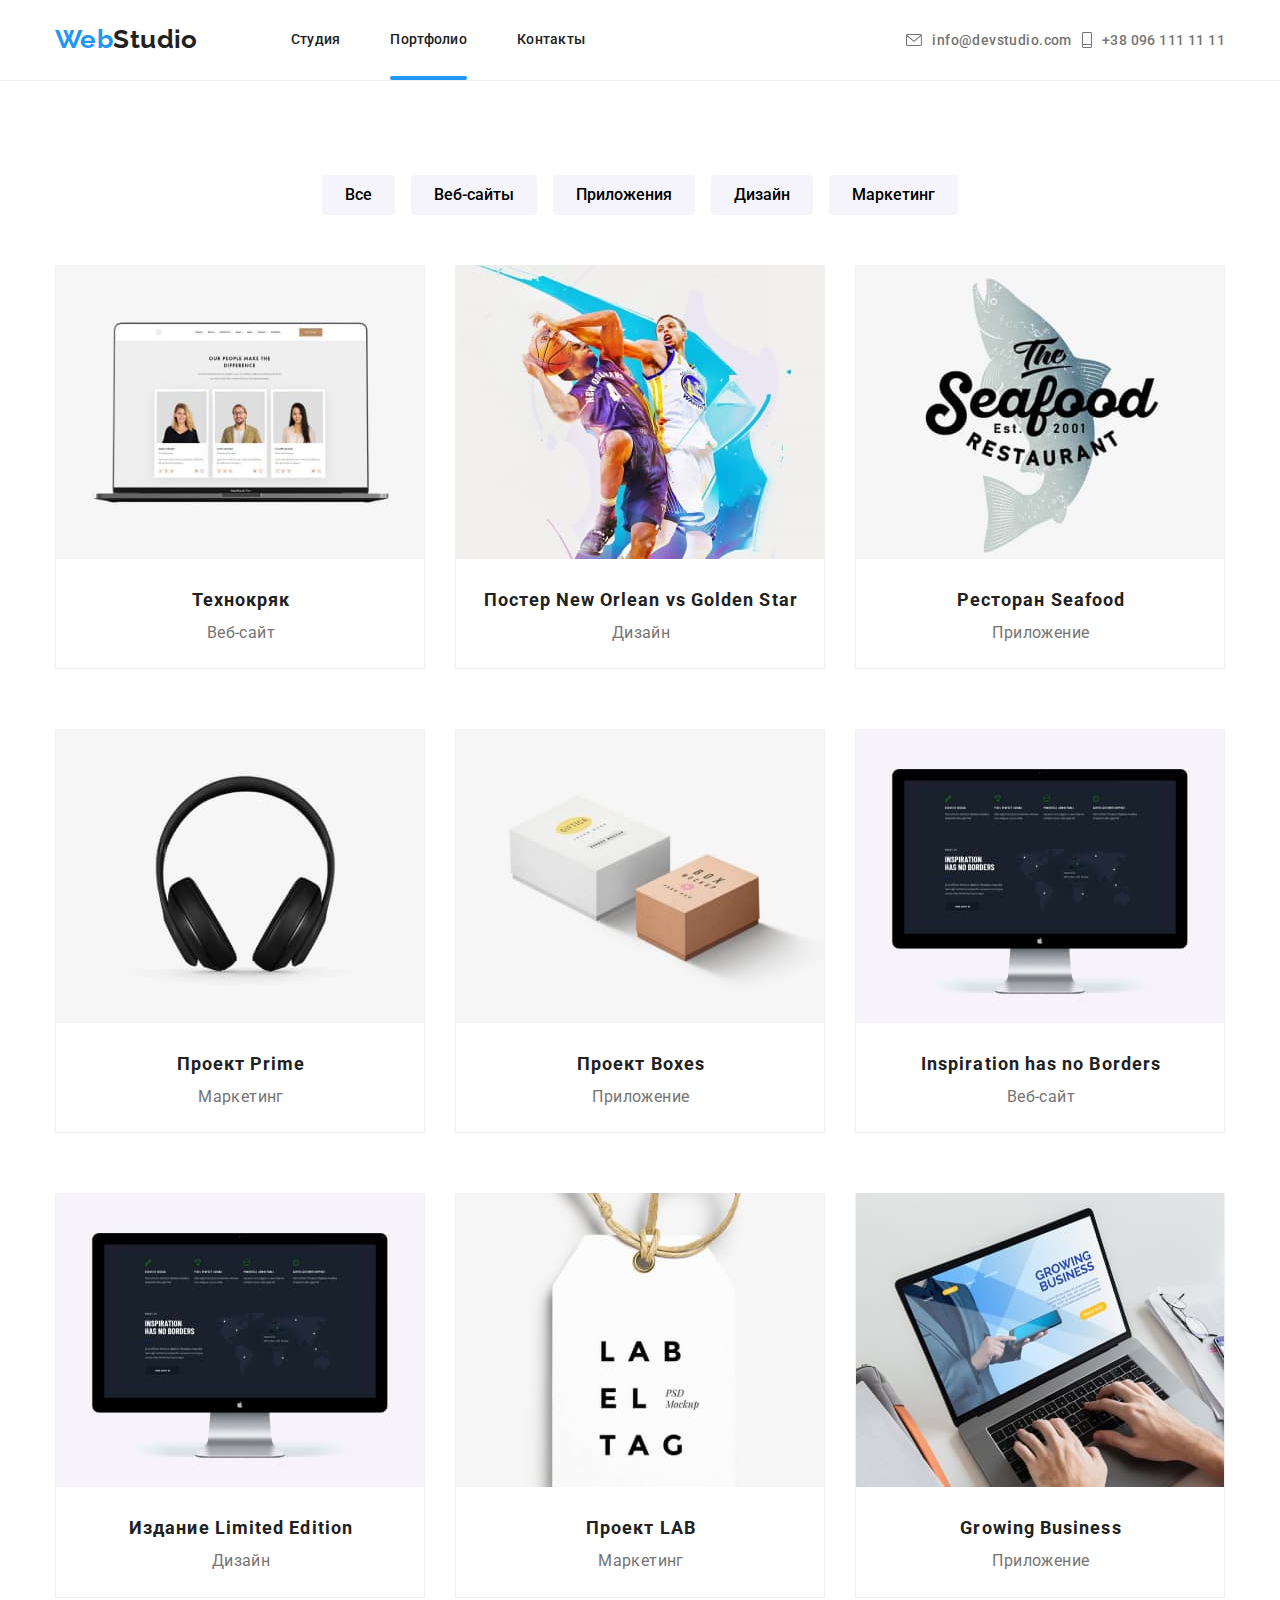
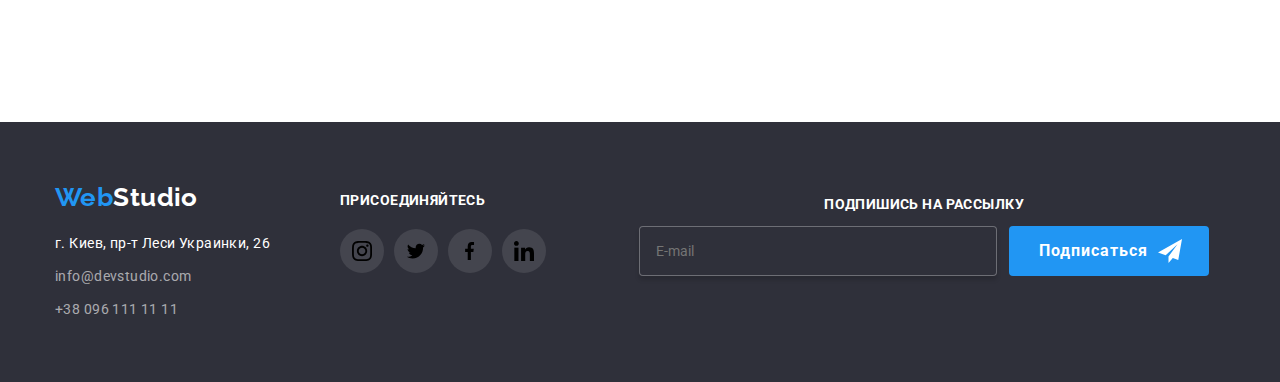
==== commit 439db054: "footer" ====
--- a/portfolio.html
+++ b/portfolio.html
@@ -57,7 +57,7 @@
 </button>
 <div class="mob-container--top">
     <ul class="menu__nav__list">
-        <li class="menu__nav__item"><a href="" class="menu__nav__link current">Студия</a></li>
+        <li class="menu__nav__item"><a href="./index.html" class="menu__nav__link current">Студия</a></li>
         <li class="menu__nav__item"><a href="./portfolio.html" class="menu__nav__link">Портфолио</a></li>
         <li class="menu__nav__item"><a href="" class="menu__nav__link">Контакты</a></li>
     </ul>
--- a/css/main.min.css
+++ b/css/main.min.css
@@ -1 +1 @@
-html{-webkit-box-sizing:border-box;box-sizing:border-box}*,*::before,*::after{-webkit-box-sizing:inherit;box-sizing:inherit}:root{--primary-text-color: #757575;--title-text-color: #212121;--text-color-secondary: #FFFFFF;--accent-color: #2196F3}body{color:var(--primary-text-color);background-color:#fff;font-family:Roboto,sans-serif;letter-spacing:.03em;font-size:14px}@media screen and (max-width: 320px){body{overflow:hidden}}textarea{resize:none}ul{list-style:none;margin:0px;padding:0px}.img{display:block;height:auto;max-width:100%}.container{margin-left:auto;margin-right:auto;width:100%;padding-left:15px;padding-right:15px}@media screen and (min-width: 480px){.container{width:480px}}@media screen and (min-width: 768px){.container{width:768px}}@media screen and (min-width: 1200px){.container{width:1200px}}.header{background-color:#fff;border-top:80px;border-bottom:1px solid #ececec;position:relative}.nav{display:-webkit-box;display:-ms-flexbox;display:flex;-webkit-box-align:center;-ms-flex-align:center;align-items:center}.nav .link :current{color:var(--accent-color)}.nav__list{display:none}@media screen and (min-width: 768px){.nav__list{display:-webkit-box;display:-ms-flexbox;display:flex;margin-left:88px;margin-right:84px}}@media screen and (min-width: 1200px){.nav__list{display:-webkit-box;display:-ms-flexbox;display:flex;margin-left:93px}}.nav__list .nav__link:hover,.nav__list .nav__link:focus{color:var(--accent-color)}.nav__list .nav__link{color:var(--title-text-color);font-weight:500;line-height:1.14;letter-spacing:.02em;padding-top:32px;padding-bottom:32px;text-decoration:none;-webkit-transition-property:color;transition-property:color;-webkit-transition-duration:250ms;transition-duration:250ms;-webkit-transition-timing-function:cubic-bezier(0.4, 0, 0.2, 1);transition-timing-function:cubic-bezier(0.4, 0, 0.2, 1);position:relative}.nav__list .nav__item:not(:last-child){margin-right:50px}.nav__item{display:-webkit-box;display:-ms-flexbox;display:flex}@media screen and (min-width: 768px){.nav__item{padding-bottom:10px}}.nav__link.current::after{content:"";display:block;width:100%;height:4px;background-color:var(--accent-color);border-radius:2px;position:absolute;left:0;bottom:0;opacity:1;-webkit-transition:250ms cubic-bezier(0.4, 0, 0.2, 1);transition:250ms cubic-bezier(0.4, 0, 0.2, 1)}@media screen and (min-width: 480px){.nav__link.current::after{display:none}}.nav__link::after{content:"";display:block;width:100%;height:4px;background-color:var(--accent-color);border-radius:2px;position:absolute;left:0;bottom:0;opacity:0;-webkit-transition:250ms cubic-bezier(0.4, 0, 0.2, 1);transition:250ms cubic-bezier(0.4, 0, 0.2, 1)}@media screen and (min-width: 480px){.nav__link::after{display:none}}.nav__link:hover::after{opacity:1}.menu-toggle{display:block;margin-left:auto;padding:0px;border:none;background-color:rgba(0,0,0,0)}@media screen and (min-width: 768px){.menu-toggle{display:none}}.icon-menu:hover,.icon-menu:focus{fill:var(--accent-color)}.menu-button .icon-cross{display:none}@media screen and (max-width: 767px){.menu-container{padding-top:8px;padding-right:15px;padding-bottom:40px;padding-left:48px;background-color:#fff;text-align:left;font-size:40px;display:none;position:fixed;top:0%;left:0%;width:100%;height:100vh}.menu-container.is-open{display:block}}@media screen and (min-width: 768px){.menu-container{display:-webkit-box;display:-ms-flexbox;display:flex}}@media screen and (min-width: 768px){.menu__nav__list{display:none}}@media screen and (min-width: 768px){.menu__soc{display:none}}.menu__nav__item{margin-bottom:32px}.menu__nav__link{font-size:40px;font-weight:500;color:#212121;text-decoration:none}.menu__nav__link:focus,.menu__nav__link:hover{color:var(--accent-color)}.menu-soc{display:block;-webkit-box-pack:left;-ms-flex-pack:left;justify-content:left;text-align:left}.menu__soc__link--tel{color:var(--accent-color);text-align:left;-webkit-box-pack:left;-ms-flex-pack:left;justify-content:left;text-decoration:none;font-size:34px;font-weight:500;margin-top:274px}.menu__soc__link{color:var(--primary-text-color);font-size:24px;font-weight:500;text-decoration:none;margin-top:32px}.menu__soc--list{display:-webkit-box;display:-ms-flexbox;display:flex;margin-top:64px;margin-right:20px}@media screen and (min-width: 768px){.menu__soc--list{display:none}}.menu__soc--list-item{margin-right:20px;position:relative}.menu__soc--list-link{font-size:18px;font-weight:500;color:var(--accent-color);text-decoration:none}.menu__soc--list-item::after{content:" ";width:1px;height:22px;background-color:rgba(33,33,33,.2);position:absolute;right:-10px;bottom:5px}.menu__soc--list-item::after:hover,.menu__soc--list-item::after:focus{background-color:var(--accent-color)}.soc{display:none}@media screen and (min-width: 768px){.soc{display:block;margin-left:auto}.soc .links:hover,.soc .links:focus{color:var(--accent-color)}}@media screen and (min-width: 1200px){.soc{display:-webkit-box;display:-ms-flexbox;display:flex}}.soc .items+.items{margin-left:50px}.soc .links{color:var(--primary-text-color);font-weight:500;text-decoration:none;margin-top:0px;margin-bottom:0px;-webkit-transition-property:color;transition-property:color;-webkit-transition-duration:250ms;transition-duration:250ms;-webkit-transition-timing-function:cubic-bezier(0.4, 0, 0.2, 1);transition-timing-function:cubic-bezier(0.4, 0, 0.2, 1)}.links{display:-webkit-inline-box;display:-ms-inline-flexbox;display:inline-flex;-webkit-box-align:center;-ms-flex-align:center;align-items:center;margin-bottom:10px}.links::before{content:" ";margin-right:10px}@media screen and (max-width: 768px){.links::before{margin-right:0px}}.soc__link{display:-webkit-box;display:-ms-flexbox;display:flex;-webkit-box-align:center;-ms-flex-align:center;align-items:center;-webkit-box-pack:center;-ms-flex-pack:center;justify-content:center;font-size:12px}@media screen and (min-width: 1200px){.soc__link{font-size:14px}}.soc__icon{fill:currentColor}@media screen and (min-width: 1200px){.soc__icon{margin-right:10px}}.soc__icon:hover,.soc__icon:focus{fill:var(--accent-color)}@media screen and (max-width: 767px){.soc__icon{display:none;margin-right:0px}}.header__logo{color:var(--accent-color);font-family:Raleway,sans-serif;font-size:24px;line-height:1.19;font-weight:700;text-decoration:none;margin-top:16px;margin-bottom:16px}@media screen and (min-width: 1200px){.header__logo{font-size:26px;margin-top:24px;margin-bottom:25px}}.header__logo--black{color:var(--title-text-color)}.header__logo:hover{color:var(--accent-color)}.header__logo--white{color:var(--text-color-secondary)}.hero{background-color:#2f303a;text-align:center}.overlay{max-width:1630px;max-height:600px;margin-left:auto;margin-right:auto;background-image:-webkit-gradient(linear, left top, right top, from(rgba(47, 48, 58, 0.4)), to(rgba(47, 48, 58, 0.4))),url("../img/mobile.jpg");background-image:linear-gradient(to right, rgba(47, 48, 58, 0.4), rgba(47, 48, 58, 0.4)),url("../img/mobile.jpg");background-repeat:no-repeat;background-size:cover;background-position:center;padding-top:200px;padding-bottom:200px}@media(min-device-pixel-ratio: 2),(-webkit-min-device-pixel-ratio: 2),(min-resolution: 192dpi),(min-resolution: 2dppx){.overlay{background-image:-webkit-gradient(linear, left top, right top, from(rgba(47, 48, 58, 0.4)), to(rgba(47, 48, 58, 0.4))),url("../img/mob-2x.jpg");background-image:linear-gradient(to right, rgba(47, 48, 58, 0.4), rgba(47, 48, 58, 0.4)),url("../img/mob-2x.jpg")}}@media screen and (min-width: 768px){.overlay{background-image:-webkit-gradient(linear, left top, right top, from(rgba(47, 48, 58, 0.4)), to(rgba(47, 48, 58, 0.4))),url("../img/tablet.jpg");background-image:linear-gradient(to right, rgba(47, 48, 58, 0.4), rgba(47, 48, 58, 0.4)),url("../img/tablet.jpg");background-repeat:no-repeat;background-size:cover;background-position:center}}@media screen and (min-width: 768px)and (min-device-pixel-ratio: 2),screen and (min-width: 768px)and (-webkit-min-device-pixel-ratio: 2),screen and (min-width: 768px)and (min-resolution: 192dpi),screen and (min-width: 768px)and (min-resolution: 2dppx){.overlay{background-image:-webkit-gradient(linear, left top, right top, from(rgba(47, 48, 58, 0.4)), to(rgba(47, 48, 58, 0.4))),url("../img/lap-2x.jpg");background-image:linear-gradient(to right, rgba(47, 48, 58, 0.4), rgba(47, 48, 58, 0.4)),url("../img/lap-2x.jpg")}}@media screen and (min-width: 1200px){.overlay{background-image:-webkit-gradient(linear, left top, right top, from(rgba(47, 48, 58, 0.4)), to(rgba(47, 48, 58, 0.4))),url("../img/Img16.jpg");background-image:linear-gradient(to right, rgba(47, 48, 58, 0.4), rgba(47, 48, 58, 0.4)),url("../img/Img16.jpg");background-repeat:no-repeat;background-size:cover;background-position:center}}@media screen and (min-width: 1200px)and (min-device-pixel-ratio: 2),screen and (min-width: 1200px)and (-webkit-min-device-pixel-ratio: 2),screen and (min-width: 1200px)and (min-resolution: 192dpi),screen and (min-width: 1200px)and (min-resolution: 2dppx){.overlay{background-image:-webkit-gradient(linear, left top, right top, from(rgba(47, 48, 58, 0.4)), to(rgba(47, 48, 58, 0.4))),url("../img/des-2x.jpg");background-image:linear-gradient(to right, rgba(47, 48, 58, 0.4), rgba(47, 48, 58, 0.4)),url("../img/des-2x.jpg")}}.hero__title{color:var(--text-color-secondary);font-size:#000;line-height:1.36;font-weight:900;text-align:Center;Letter-spacing:.06em;margin-top:0px;margin-bottom:30px;font-size:26px}@media screen and (min-width: 1200px){.hero__title{font-size:44px}}.button{color:var(--text-color-secondary);background-color:#2196f3;font-weight:700;font-size:16px;line-height:1.88;letter-spacing:.06em;text-decoration:none;border-radius:4px;padding:10px 32px;min-width:200px;display:inline-block;text-align:center;border:1px solid rgba(0,0,0,0);margin:0px;cursor:pointer}.backdrop{position:fixed;top:0;left:0;width:100%;height:100%;background-color:rgba(0,0,0,.2);opacity:1;-webkit-transition:opacity 250ms cubic-bezier(0.4, 0, 0.2, 1);transition:opacity 250ms cubic-bezier(0.4, 0, 0.2, 1);padding:93px 15px;overflow-y:scroll}.backdrop .is-hidden{opacity:0;visibility:hidden;pointer-events:none}.is-hidden{opacity:0;visibility:hidden;pointer-events:none}.backdrop.is-hidden .modal{-webkit-transform:translate(-50%, -50%) scale(1.1);transform:translate(-50%, -50%) scale(1.1)}.modal{position:absolute;top:50%;left:50%;-webkit-transform:translate(-50%, -50%) scale(1);transform:translate(-50%, -50%) scale(1);min-height:609px;min-width:450px;padding:40px;text-align:left;background-color:#fff;-webkit-transition:-webkit-transform 250ms cubic-bezier(0.4, 0, 0.2, 1);transition:-webkit-transform 250ms cubic-bezier(0.4, 0, 0.2, 1);transition:transform 250ms cubic-bezier(0.4, 0, 0.2, 1);transition:transform 250ms cubic-bezier(0.4, 0, 0.2, 1), -webkit-transform 250ms cubic-bezier(0.4, 0, 0.2, 1);border-radius:4px}@media screen and (min-width: 1200px){.modal{min-width:528px;min-height:581px}}.modal__text{font-weight:700;font-size:20px;line-height:1.15;color:#212121;margin-bottom:12px;margin-top:0px;display:-webkit-box;display:-ms-flexbox;display:flex;-webkit-box-pack:center;-ms-flex-pack:center;justify-content:center;-webkit-box-align:center;-ms-flex-align:center;align-items:center}.modal-form__input{width:100%;height:40px;border:1px solid rgba(33,33,33,.2);border-radius:4px;padding-left:42px}.modal-form__input:focus{border:1px solid #2196f3;outline:none}.modal-form__input:focus+.modal-label__icon{fill:var(--accent-color)}.modal-form__label{font-size:12px;color:#757575;text-align:left;display:block;margin-bottom:4px}.modal-form__check-text{display:-webkit-box;display:-ms-flexbox;display:flex;-ms-flex-wrap:wrap;flex-wrap:wrap;font-size:12px}.modal-form__check-text::before{content:" ";width:16px;height:15px;border:2px solid #212121;border-radius:4px;margin-right:8.38px}@media screen and (min-width: 1200px){.modal-form__check-text::before{margin-left:13px}}.modal-form__check{appearance:none;-webkit-appearance:none;-moz-appearance:none;position:absolute}.modal-form__check.modal-form__check:checked+.modal-form__check-text::before{background-color:var(--accent-color);background-image:url(../img/check.svg);background-repeat:no-repeat;background-position:center;border:none}.modal-form__text{width:100%;height:120px;border:1px solid rgba(33,33,33,.2);border-radius:4px;padding-top:12px;padding-bottom:12px;padding-left:16px;padding-right:16px;margin-bottom:20px}.modal-form__text:focus{border:1px solid #2196f3;outline:none}.input-wrap{position:relative;display:block;margin-bottom:10px}.modal-label__icon{position:absolute;top:50%;left:9px;width:12px;height:12px;display:inline-block;-webkit-transform:translateY(-50%);transform:translateY(-50%);color:#212121}.modal-label__icon:hover,.modal-label__icon:focus{color:var(--accent-color)}.modal-form__check-conditions{color:var(--accent-color);cursor:pointer;text-decoration:underline;margin-left:2px}.modal__button{width:30px;height:30px;border:1px solid rgba(0,0,0,.1);border-radius:50%;background-color:#fff;position:absolute;top:8px;right:8px}.modal__icon{-webkit-box-pack:center;-ms-flex-pack:center;justify-content:center;fill:solid #000}.modal__icon:hover,.modal__icon:focus{fill:var(--accent-color)}.modal-form__button{display:-webkit-box;display:-ms-flexbox;display:flex;-webkit-box-pack:center;-ms-flex-pack:center;justify-content:center;text-align:center}.modal-form__submit-button{color:var(--text-color-secondary);background-color:#2196f3;font-weight:700;font-size:16px;line-height:1.88;letter-spacing:.06em;text-decoration:none;border-radius:4px;padding:10px 55px;min-width:200px;min-height:50px;display:inline-block;text-align:center;-webkit-box-pack:center;-ms-flex-pack:center;justify-content:center;border:1px solid rgba(0,0,0,0);margin-top:30px;cursor:pointer}.content{padding-top:60px;padding-bottom:60px;text-align:center;min-width:480px}@media screen and (min-width: 768px){.content{min-width:768px}}@media screen and (min-width: 1200px){.content{min-width:1200px;padding-top:94px;padding-bottom:94px}}.content__title{color:var(--title-text-color);font-weight:700;font-size:28px;line-height:1.17;text-align:center;margin-top:0;margin-bottom:50px}@media screen and (min-width: 1200px){.content__title{margin-bottom:50px;font-size:36px}}.content.no-padding{padding-top:0px;padding-bottom:0px}.content.half-padding{padding-top:0px;padding-bottom:94px}.feature-list__title{color:var(--title-text-color);font-weight:700;font-size:14px;line-height:1.14;margin-top:0px;margin-bottom:10px;width:450px;-webkit-box-pack:center;-ms-flex-pack:center;justify-content:center;text-align:center}@media screen and (min-width: 768px){.feature-list__title{width:354px;-webkit-box-pack:left;-ms-flex-pack:left;justify-content:left;text-align:left}}@media screen and (min-width: 1200px){.feature-list__title{width:270px}}.feature-list{display:-webkit-box;display:-ms-flexbox;display:flex;-ms-flex-wrap:wrap;flex-wrap:wrap;gap:30px}.feature{display:none}.feature-list__item{margin-right:0px}.feature-list__item:last-child{margin-right:0px}.feature-list__link{height:120px;background-color:#f5f4fa;display:-webkit-box;display:-ms-flexbox;display:flex;-ms-flex-wrap:wrap;flex-wrap:wrap;gap:30px;-webkit-box-align:center;-ms-flex-align:center;align-items:center;-webkit-box-pack:center;-ms-flex-pack:center;justify-content:center;margin-bottom:30px;margin-left:15px;margin-right:15px;border-radius:4px;width:calc(100% - 30px)}@media screen and (min-width: 768px){.feature-list__link{width:354px;margin-left:0px;margin-right:0px}}@media screen and (min-width: 1200px){.feature-list__link{width:270px;margin-left:0px;margin-right:0px}}.feature-list__icon:hover,.feature-list__icon:focus{fill:#2196f3}.feature-list__about{margin-top:0px;margin-left:15px;margin-right:15px;padding:0px;line-height:1.71;width:450px}@media screen and (min-width: 768px){.feature-list__about{width:354px;margin-left:0px;margin-right:0px}}@media screen and (min-width: 1200px){.feature-list__about{width:270px;margin-left:0px;margin-right:0px}}.gallery{display:none}@media screen and (min-width: 1200px){.gallery{display:-webkit-box;display:-ms-flexbox;display:flex}}.gallery__list{display:-webkit-box;display:-ms-flexbox;display:flex;text-align:center;-webkit-box-pack:center;-ms-flex-pack:center;justify-content:center;margin:0px;padding:0px;-ms-flex-wrap:wrap;flex-wrap:wrap}.gallery__list>.gallery__item{padding:0px}.gallery__list .gallery__item+.gallery__item{margin-left:30px}.gallery__thumb{position:relative;overflow:hidden}.gallery__overlay{font-size:14px;font-weight:700;line-height:1.17;color:#fff;background-color:rgba(47,48,58,.8);letter-spacing:.03em;width:370px;height:70px;padding-bottom:27px;padding-top:27px;padding-left:auto;padding-right:auto;margin:0px;text-align:center;-webkit-box-pack:center;-ms-flex-pack:center;justify-content:center;display:-webkit-box;display:-ms-flexbox;display:flex;position:absolute;bottom:0;-webkit-transition:-webkit-transform 250ms cubic-bezier(0.4, 0, 0.2, 1);transition:-webkit-transform 250ms cubic-bezier(0.4, 0, 0.2, 1);transition:transform 250ms cubic-bezier(0.4, 0, 0.2, 1);transition:transform 250ms cubic-bezier(0.4, 0, 0.2, 1), -webkit-transform 250ms cubic-bezier(0.4, 0, 0.2, 1)}.socials{display:-webkit-box;display:-ms-flexbox;display:flex;padding-top:0px;padding-bottom:30px;-webkit-box-pack:center;-ms-flex-pack:center;justify-content:center}.socials__item{width:44px;height:44px;margin-right:10px}.socials__item:last-child{margin-right:0px}.socials__link{width:100%;height:100%;background-color:#fff;border-radius:50%;display:-webkit-box;display:-ms-flexbox;display:flex;-webkit-box-align:center;-ms-flex-align:center;align-items:center;-webkit-box-pack:center;-ms-flex-pack:center;justify-content:center;-webkit-transition-property:background-color;transition-property:background-color;-webkit-transition-duration:250ms;transition-duration:250ms;-webkit-transition-timing-function:cubic-bezier(0.4, 0, 0.2, 1);transition-timing-function:cubic-bezier(0.4, 0, 0.2, 1)}.socials__link:hover,.socials__link:focus{background-color:#2196f3}.socials__link:hover .socials__icon,.socials__link:focus .socials__icon{fill:#fff}.socials__link--dark{width:100%;height:100%;background-color:rgba(255,255,255,.1);border-radius:50%;display:-webkit-box;display:-ms-flexbox;display:flex;-webkit-box-align:center;-ms-flex-align:center;align-items:center;-webkit-box-pack:center;-ms-flex-pack:center;justify-content:center;-webkit-transition-property:background-color;transition-property:background-color;-webkit-transition-duration:250ms;transition-duration:250ms;-webkit-transition-timing-function:cubic-bezier(0.4, 0, 0.2, 1);transition-timing-function:cubic-bezier(0.4, 0, 0.2, 1)}.socials__link--dark:hover,.socials__link--dark:focus{background-color:#2196f3}.socials__icon{fill:#afb1b8;-webkit-transition-property:fill;transition-property:fill;-webkit-transition-duration:250ms;transition-duration:250ms;-webkit-transition-timing-function:cubic-bezier(0.4, 0, 0.2, 1);transition-timing-function:cubic-bezier(0.4, 0, 0.2, 1)}.socials__icon--white{fill:#fff}.socials__list{display:-webkit-box;display:-ms-flexbox;display:flex;padding-top:0px;padding-bottom:30px;-webkit-box-pack:center;-ms-flex-pack:center;justify-content:center}.socials__title{font-size:14px;font-weight:700;line-height:1.14;color:var(--text-color-secondary);padding-bottom:0px;margin-bottom:20px}.flex-container{display:-webkit-box;display:-ms-flexbox;display:flex;-ms-flex-wrap:wrap;flex-wrap:wrap;margin-left:0px;gap:30px;padding:0px}.flex-elements{width:100%;margin-bottom:30px;border:1px solid #eee;border-top:none;-webkit-transition-property:-webkit-box-shadow;transition-property:-webkit-box-shadow;transition-property:box-shadow;transition-property:box-shadow, -webkit-box-shadow;-webkit-transition-duration:250ms;transition-duration:250ms;-webkit-transition-timing-function:cubic-bezier(0.4, 0, 0.2, 1);transition-timing-function:cubic-bezier(0.4, 0, 0.2, 1)}.flex-elements:hover,.flex-elements:focus{-webkit-box-shadow:1px 4px 6px rgba(0,0,0,.16),0px 4px 4px rgba(0,0,0,.06),0px 1px 1px rgba(0,0,0,.12);box-shadow:1px 4px 6px rgba(0,0,0,.16),0px 4px 4px rgba(0,0,0,.06),0px 1px 1px rgba(0,0,0,.12)}.flex-elements:nth-child(3n):nth-last-child(-n+3){margin-bottom:0px}.flex-element{width:100%}@media screen and (min-width: 768px){.flex-element{width:354px}}@media screen and (min-width: 1200px){.flex-element{width:270px}}.flex-element:nth-child(2n){margin-right:0px}.flex-element:nth-last-child(-n+4){margin-bottom:0px}.btn__nav{display:-webkit-box;display:-ms-flexbox;display:flex;-ms-flex-wrap:wrap;flex-wrap:wrap;width:100%;text-align:left;-webkit-box-pack:left;-ms-flex-pack:left;justify-content:left;margin-top:10px;margin-bottom:46px;grid-gap:8px;grid-row-gap:15px}@media screen and (min-width: 1200px){.btn__nav{-webkit-box-pack:center;-ms-flex-pack:center;justify-content:center;margin-top:0px;margin-bottom:50px;padding:0px}}.btn__nav .btn__item+.btn__item{margin-left:8px}.btn__nav .btn__style:hover,.btn__nav .btn__style:focus{color:var(--text-color-secondary);background-color:var(--accent-color);-webkit-box-shadow:0px 3px 1px rgba(0,0,0,.1),0px 1px 2px rgba(0,0,0,.08),0px 2px 2px rgba(0,0,0,.12);box-shadow:0px 3px 1px rgba(0,0,0,.1),0px 1px 2px rgba(0,0,0,.08),0px 2px 2px rgba(0,0,0,.12)}.btn__style{font-family:roboto;font-size:16px;line-height:1.63;font-weight:500;background-color:#f5f4fa;border-radius:4px;padding:6px 22px;min-width:73px;display:inline-block;text-align:center;border:1px solid rgba(0,0,0,0);-webkit-transition-property:all;transition-property:all;-webkit-transition-duration:250ms;transition-duration:250ms;-webkit-transition-timing-function:cubic-bezier(0.4, 0, 0.2, 1);transition-timing-function:cubic-bezier(0.4, 0, 0.2, 1)}.btn__style:hover,.btn__style:focus{color:var(--text-color-secondary);background-color:var(--accent-color);-webkit-box-shadow:0px 3px 1px rgba(0,0,0,.1),0px 1px 2px rgba(0,0,0,.08),0px 2px 2px rgba(0,0,0,.12);box-shadow:0px 3px 1px rgba(0,0,0,.1),0px 1px 2px rgba(0,0,0,.08),0px 2px 2px rgba(0,0,0,.12)}.card-set{background-color:#f5f4fa}.card-set__item{background-color:#fff;-webkit-box-shadow:0px 2px 1px rgba(0,0,0,.2),0px 1px 1px rgba(0,0,0,.14),0px 1px 3px rgba(0,0,0,.12);box-shadow:0px 2px 1px rgba(0,0,0,.2),0px 1px 1px rgba(0,0,0,.14),0px 1px 3px rgba(0,0,0,.12);margin-bottom:30px;width:100%}@media screen and (min-width: 768px){.card-set__item{width:354px}}@media screen and (min-width: 1200px){.card-set__item{width:270px}}.card-set__list{padding-top:30px;padding-bottom:16px;width:100%}@media screen and (min-width: 768px){.card-set__list{width:354px}}@media screen and (min-width: 1200px){.card-set__list{width:270px}}.card-set__item-title{color:var(--title-text-color);font-weight:500;font-size:16px;line-height:1.19;margin-top:0px;margin-bottom:10px;text-align:center}.card-set__top-text{color:var(--primary-text-color);font-size:16px;line-height:1.19;margin:0px;text-align:center}.portfolio{margin:0px;padding:0px;display:none}.portfolio__link{text-decoration:none}.portfolio__thumb{position:relative;overflow:hidden}.portfolio__thumb:hover .portfolio__text{-webkit-transform:translateY(0);transform:translateY(0)}.portfolio__text{font-size:18px;line-height:1.56;color:#fff;background-color:#2196f3;letter-spacing:.03em;width:370px;height:100%;padding-bottom:63px;padding-top:63px;padding-left:24px;padding-right:24px;margin:0px;text-align:left;-webkit-box-pack:center;-ms-flex-pack:center;justify-content:center;display:-webkit-box;display:-ms-flexbox;display:flex;position:absolute;top:0;-webkit-transform:translateY(100%);transform:translateY(100%);-webkit-transition:-webkit-transform 250ms cubic-bezier(0.4, 0, 0.2, 1);transition:-webkit-transform 250ms cubic-bezier(0.4, 0, 0.2, 1);transition:transform 250ms cubic-bezier(0.4, 0, 0.2, 1);transition:transform 250ms cubic-bezier(0.4, 0, 0.2, 1), -webkit-transform 250ms cubic-bezier(0.4, 0, 0.2, 1)}.portfolio__item{background-color:#fff;margin-right:0px}@media screen and (min-width: 768px){.portfolio__item{width:354px}}@media screen and (min-width: 1200px){.portfolio__item{width:370px}}.portfolio__group{padding-top:20px;padding-bottom:20px;padding-left:24px;padding-right:24px;margin:0px;width:100%}@media screen and (min-width: 768px){.portfolio__group{width:354px}}@media screen and (min-width: 1200px){.portfolio__group{width:270px}}.portfolio-group__title{color:var(--title-text-color);font-weight:700;font-size:18px;line-height:2;letter-spacing:.06em;margin-bottom:4px;margin:0px}.portfolio-group__about{color:#757575;font-size:16px;line-height:1.88;margin:0px;padding:0px}.client{padding-top:60px;padding-bottom:60px}@media screen and (min-width: 1200px){.client{padding-top:94px;padding-bottom:94px}}.client__title{color:var(--title-text-color);font-size:28px;font-weight:700;line-height:1.17;text-align:center;margin-top:0px;margin-bottom:30px}@media screen and (min-width: 1200px){.client__title{margin-bottom:50px;font-size:36px}}.client__list{display:-webkit-box;display:-ms-flexbox;display:flex;-ms-flex-wrap:wrap;flex-wrap:wrap;gap:30px;-webkit-box-pack:center;-ms-flex-pack:center;justify-content:center;-webkit-box-align:center;-ms-flex-align:center;align-items:center}.client__item{height:92px;border:1px Solid #afb1b8;border-radius:4px;width:210px}@media screen and (min-width: 768px){.client__item{width:226px}}@media screen and (min-width: 1200px){.client__item{width:170px}}.client__item:hover,.client__item:focus{border:1px Solid #2196f3}.client__item:last-child{margin-right:0px}.client__link{width:100%;height:100%;background-color:#fff;display:-webkit-box;display:-ms-flexbox;display:flex;-webkit-box-align:center;-ms-flex-align:center;align-items:center;-webkit-box-pack:center;-ms-flex-pack:center;justify-content:center;-webkit-transition-property:background-color;transition-property:background-color;-webkit-transition-duration:250ms;transition-duration:250ms;-webkit-transition-timing-function:cubic-bezier(0.4, 0, 0.2, 1);transition-timing-function:cubic-bezier(0.4, 0, 0.2, 1)}.client__link:hover .client__icon,.client__link:focus .client__icon{fill:#2196f3}.client__icon{fill:#afb1b8;-webkit-transition-property:fill;transition-property:fill;-webkit-transition-duration:250ms;transition-duration:250ms;-webkit-transition-timing-function:cubic-bezier(0.4, 0, 0.2, 1);transition-timing-function:cubic-bezier(0.4, 0, 0.2, 1)}.footer__wrap{display:-webkit-box;display:-ms-flexbox;display:flex;-ms-flex-wrap:wrap;flex-wrap:wrap}@media screen and (max-width: 767px){.footer__wrap{display:none}}.footer__adress{margin-right:165px;margin-left:76px;-webkit-box-pack:center;-ms-flex-pack:center;justify-content:center;text-align:center}@media screen and (min-width: 1200px){.footer__adress{margin-right:70px;text-align:left;-webkit-box-pack:left;-ms-flex-pack:left;justify-content:left}}.footer__adress--info{color:rgba(255,255,255,.6);line-height:1.71;text-decoration:none;font-style:normal;margin:0px;-webkit-transition-property:color;transition-property:color;-webkit-transition-duration:250ms;transition-duration:250ms;-webkit-transition-timing-function:cubic-bezier(0.4, 0, 0.2, 1);transition-timing-function:cubic-bezier(0.4, 0, 0.2, 1)}.footer__nav{text-decoration:none;padding:0px;margin:0px}.footer__nav .footer__adress--map:hover,.footer__nav .footer__adress--map:focus{color:var(--accent-color)}.footer__nav .footer__adress--info:hover,.footer__nav .footer__adress--info:focus{color:var(--text-color-secondary);background-color:var(--accent-color)}.footer__wrap .container{display:-webkit-box;display:-ms-flexbox;display:flex}@media screen and (min-width: 768px){.footer__wrap .container{margin-left:76px}}.footer{background-color:#2f303a;padding-top:60px;padding-bottom:60px}.footer__nav--item{margin-top:20px;margin-bottom:9px}.footer__nav--items{margin-top:0px;margin-bottom:9px}.footer__adress--map{color:var(--text-color-secondary);line-height:1.71;text-decoration:none;font-style:normal;margin:0px}.footer-content{display:none}@media screen and (min-width: 1200px){.footer-content{margin-left:93px;margin-top:0px;display:block}}@media screen and (min-width: 768px){.footer-content{display:-webkit-box;display:-ms-flexbox;display:flex;-ms-flex-wrap:wrap;flex-wrap:wrap;-webkit-box-pack:center;-ms-flex-pack:center;justify-content:center;text-align:center;margin-top:60px}}.footer-content__title{color:var(--text-color-secondary);font-weight:700}.footer-content__block{display:block;-webkit-box-pack:center;-ms-flex-pack:center;justify-content:center;text-align:center}@media screen and (min-width: 1200px){.footer-content__block{display:-webkit-inline-box;display:-ms-inline-flexbox;display:inline-flex}}.footer-content__input{min-width:450px;height:50px;margin-bottom:30px;background-color:#2f303a;border-radius:4px;padding-left:16px;border:1px solid rgba(255,255,255,.3);-webkit-box-shadow:0px 4px 4px rgba(0,0,0,.15);box-shadow:0px 4px 4px rgba(0,0,0,.15)}.footer-content__input:focus{border-color:#2196f3;color:#ececec}@media screen and (min-width: 1200px){.footer-content__input{min-width:358px}}.footer-content__button{color:var(--text-color-secondary);background-color:#2196f3;font-weight:700;font-size:16px;line-height:1.88;letter-spacing:.06em;border-radius:4px;text-align:left;padding-left:29px;cursor:pointer;margin-left:12px;width:200px;height:50px;position:relative;border:1px solid rgba(0,0,0,0)}.footer-content__icon{width:24px;height:24px;fill:#fff;margin-left:10px;position:absolute;top:50%;-webkit-transform:translateY(-50%);transform:translateY(-50%)}.online{-webkit-box-pack:center;-ms-flex-pack:center;justify-content:center;text-align:center}@media screen and (max-width: 767px){.online{display:none}}@media screen and (min-width: 1200px){.online{-webkit-box-pack:left;-ms-flex-pack:left;justify-content:left;text-align:left}}@media screen and (min-width: 768px){.footer__mobile{display:none}}.footer__mobile__wrap{-webkit-box-pack:center;-ms-flex-pack:center;justify-content:center;text-align:center}.footer__mobile__nav{margin-bottom:60px;margin-top:20px}.footer__mobile__nav--item{margin-bottom:8px}.footer-content__block-mobile{display:block}.footer-content__input-mobile{margin-bottom:20px;min-width:100%;height:50px;background-color:#2f303a;border-radius:4px;padding-left:16px;border:1px solid rgba(255,255,255,.3);-webkit-box-shadow:0px 4px 4px rgba(0,0,0,.15);box-shadow:0px 4px 4px rgba(0,0,0,.15)}.footer-content__input-mobile:focus{border-color:#2196f3;color:#ececec}/*# sourceMappingURL=main.min.css.map */+html{-webkit-box-sizing:border-box;box-sizing:border-box}*,*::before,*::after{-webkit-box-sizing:inherit;box-sizing:inherit}:root{--primary-text-color: #757575;--title-text-color: #212121;--text-color-secondary: #FFFFFF;--accent-color: #2196F3}body{color:var(--primary-text-color);background-color:#fff;font-family:Roboto,sans-serif;letter-spacing:.03em;font-size:14px}@media screen and (max-width: 320px){body{overflow:hidden}}textarea{resize:none}ul{list-style:none;margin:0px;padding:0px}.img{display:block;height:auto;max-width:100%}.container{margin-left:auto;margin-right:auto;width:100%;padding-left:15px;padding-right:15px}@media screen and (min-width: 480px){.container{width:480px}}@media screen and (min-width: 768px){.container{width:768px}}@media screen and (min-width: 1200px){.container{width:1200px}}.header{background-color:#fff;border-top:80px;border-bottom:1px solid #ececec;position:relative}.nav{display:-webkit-box;display:-ms-flexbox;display:flex;-webkit-box-align:center;-ms-flex-align:center;align-items:center}.nav .link :current{color:var(--accent-color)}.nav__list{display:none}@media screen and (min-width: 768px){.nav__list{display:-webkit-box;display:-ms-flexbox;display:flex;margin-left:88px;margin-right:84px}}@media screen and (min-width: 1200px){.nav__list{display:-webkit-box;display:-ms-flexbox;display:flex;margin-left:93px}}.nav__list .nav__link:hover,.nav__list .nav__link:focus{color:var(--accent-color)}.nav__list .nav__link{color:var(--title-text-color);font-weight:500;line-height:1.14;letter-spacing:.02em;padding-top:32px;padding-bottom:32px;text-decoration:none;-webkit-transition-property:color;transition-property:color;-webkit-transition-duration:250ms;transition-duration:250ms;-webkit-transition-timing-function:cubic-bezier(0.4, 0, 0.2, 1);transition-timing-function:cubic-bezier(0.4, 0, 0.2, 1);position:relative}.nav__list .nav__item:not(:last-child){margin-right:50px}.nav__item{display:-webkit-box;display:-ms-flexbox;display:flex}.nav__link.current::after{display:none}@media screen and (min-width: 768px){.nav__link.current::after{content:" ";display:block;width:100%;height:4px;background-color:var(--accent-color);border-radius:2px;position:absolute;left:0;bottom:0;opacity:1;-webkit-transition:250ms cubic-bezier(0.4, 0, 0.2, 1);transition:250ms cubic-bezier(0.4, 0, 0.2, 1)}}.nav__link::after{content:"";display:block;width:100%;height:4px;background-color:var(--accent-color);border-radius:2px;position:absolute;left:0;bottom:0;opacity:0;-webkit-transition:250ms cubic-bezier(0.4, 0, 0.2, 1);transition:250ms cubic-bezier(0.4, 0, 0.2, 1)}@media screen and (min-width: 480px){.nav__link::after{display:none}}.nav__link:hover::after{opacity:1}.menu-toggle{display:block;margin-left:auto;padding:0px;border:none;background-color:rgba(0,0,0,0)}@media screen and (min-width: 768px){.menu-toggle{display:none}}.icon-menu:hover,.icon-menu:focus{fill:var(--accent-color)}.menu-button .icon-cross{display:none}@media screen and (max-width: 767px){.menu-container{padding-top:8px;padding-right:15px;padding-bottom:40px;padding-left:48px;background-color:#fff;text-align:left;font-size:40px;display:none;position:fixed;top:0%;left:0%;width:100%;height:100vh;z-index:1}.menu-container.is-open{display:block}}@media screen and (min-width: 768px){.menu-container{display:-webkit-box;display:-ms-flexbox;display:flex}}@media screen and (min-width: 768px){.menu__nav__list{display:none}}@media screen and (min-width: 768px){.menu__soc{display:none}}.menu__nav__item{margin-bottom:32px}.menu__nav__link{font-size:40px;font-weight:500;color:#212121;text-decoration:none}.menu__nav__link:focus,.menu__nav__link:hover{color:var(--accent-color)}.menu-soc{display:block;-webkit-box-pack:left;-ms-flex-pack:left;justify-content:left;text-align:left}.menu__soc__link--tel{color:var(--accent-color);text-align:left;-webkit-box-pack:left;-ms-flex-pack:left;justify-content:left;text-decoration:none;font-size:34px;font-weight:500;margin-top:274px}.menu__soc__link{color:var(--primary-text-color);font-size:24px;font-weight:500;text-decoration:none;margin-top:32px}.menu__soc--list{display:-webkit-box;display:-ms-flexbox;display:flex;margin-top:64px;margin-right:20px}@media screen and (min-width: 768px){.menu__soc--list{display:none}}.menu__soc--list-item{margin-right:20px;position:relative}.menu__soc--list-link{font-size:18px;font-weight:500;color:var(--accent-color);text-decoration:none}.menu__soc--list-item::after{content:" ";width:1px;height:22px;background-color:rgba(33,33,33,.2);position:absolute;right:-10px;bottom:5px}.menu__soc--list-item::after:hover,.menu__soc--list-item::after:focus{background-color:var(--accent-color)}.soc{display:none}@media screen and (min-width: 768px){.soc{display:block;margin-left:auto}.soc .links:hover,.soc .links:focus{color:var(--accent-color)}}@media screen and (min-width: 1200px){.soc{display:-webkit-box;display:-ms-flexbox;display:flex}}.soc .items+.items{margin-left:50px}.soc .links{color:var(--primary-text-color);font-weight:500;text-decoration:none;margin-top:0px;margin-bottom:0px;-webkit-transition-property:color;transition-property:color;-webkit-transition-duration:250ms;transition-duration:250ms;-webkit-transition-timing-function:cubic-bezier(0.4, 0, 0.2, 1);transition-timing-function:cubic-bezier(0.4, 0, 0.2, 1)}.links{display:-webkit-inline-box;display:-ms-inline-flexbox;display:inline-flex;-webkit-box-align:center;-ms-flex-align:center;align-items:center;margin-bottom:10px}.links::before{content:" ";margin-right:10px}@media screen and (max-width: 768px){.links::before{margin-right:0px}}.soc__link{display:-webkit-box;display:-ms-flexbox;display:flex;-webkit-box-align:center;-ms-flex-align:center;align-items:center;-webkit-box-pack:center;-ms-flex-pack:center;justify-content:center;font-size:12px}@media screen and (min-width: 1200px){.soc__link{font-size:14px}}.soc__icon{fill:currentColor;margin-right:10px}.soc__icon:hover,.soc__icon:focus{fill:var(--accent-color)}@media screen and (max-width: 767px){.soc__icon{display:none;margin-right:0px}}.header__logo{color:var(--accent-color);font-family:Raleway,sans-serif;font-size:24px;line-height:1.19;font-weight:700;text-decoration:none;margin-top:16px;margin-bottom:16px}@media screen and (min-width: 1200px){.header__logo{font-size:26px;margin-top:24px;margin-bottom:25px}}.header__logo--black{color:var(--title-text-color)}.header__logo:hover{color:var(--accent-color)}.header__logo--white{color:var(--text-color-secondary)}.hero{background-color:#2f303a;text-align:center}.overlay{max-width:1630px;max-height:600px;margin-left:auto;margin-right:auto;background-image:-webkit-gradient(linear, left top, right top, from(rgba(47, 48, 58, 0.4)), to(rgba(47, 48, 58, 0.4))),url("../img/mobile.jpg");background-image:linear-gradient(to right, rgba(47, 48, 58, 0.4), rgba(47, 48, 58, 0.4)),url("../img/mobile.jpg");background-repeat:no-repeat;background-size:cover;background-position:center;padding-top:200px;padding-bottom:200px}@media(min-device-pixel-ratio: 2),(-webkit-min-device-pixel-ratio: 2),(min-resolution: 192dpi),(min-resolution: 2dppx){.overlay{background-image:-webkit-gradient(linear, left top, right top, from(rgba(47, 48, 58, 0.4)), to(rgba(47, 48, 58, 0.4))),url("../img/mob-2x.jpg");background-image:linear-gradient(to right, rgba(47, 48, 58, 0.4), rgba(47, 48, 58, 0.4)),url("../img/mob-2x.jpg")}}@media screen and (min-width: 768px){.overlay{background-image:-webkit-gradient(linear, left top, right top, from(rgba(47, 48, 58, 0.4)), to(rgba(47, 48, 58, 0.4))),url("../img/tablet.jpg");background-image:linear-gradient(to right, rgba(47, 48, 58, 0.4), rgba(47, 48, 58, 0.4)),url("../img/tablet.jpg");background-repeat:no-repeat;background-size:cover;background-position:center}}@media screen and (min-width: 768px)and (min-device-pixel-ratio: 2),screen and (min-width: 768px)and (-webkit-min-device-pixel-ratio: 2),screen and (min-width: 768px)and (min-resolution: 192dpi),screen and (min-width: 768px)and (min-resolution: 2dppx){.overlay{background-image:-webkit-gradient(linear, left top, right top, from(rgba(47, 48, 58, 0.4)), to(rgba(47, 48, 58, 0.4))),url("../img/lap-2x.jpg");background-image:linear-gradient(to right, rgba(47, 48, 58, 0.4), rgba(47, 48, 58, 0.4)),url("../img/lap-2x.jpg")}}@media screen and (min-width: 1200px){.overlay{background-image:-webkit-gradient(linear, left top, right top, from(rgba(47, 48, 58, 0.4)), to(rgba(47, 48, 58, 0.4))),url("../img/Img16.jpg");background-image:linear-gradient(to right, rgba(47, 48, 58, 0.4), rgba(47, 48, 58, 0.4)),url("../img/Img16.jpg");background-repeat:no-repeat;background-size:cover;background-position:center}}@media screen and (min-width: 1200px)and (min-device-pixel-ratio: 2),screen and (min-width: 1200px)and (-webkit-min-device-pixel-ratio: 2),screen and (min-width: 1200px)and (min-resolution: 192dpi),screen and (min-width: 1200px)and (min-resolution: 2dppx){.overlay{background-image:-webkit-gradient(linear, left top, right top, from(rgba(47, 48, 58, 0.4)), to(rgba(47, 48, 58, 0.4))),url("../img/des-2x.jpg");background-image:linear-gradient(to right, rgba(47, 48, 58, 0.4), rgba(47, 48, 58, 0.4)),url("../img/des-2x.jpg")}}.hero__title{color:var(--text-color-secondary);font-size:#000;line-height:1.36;font-weight:900;text-align:Center;Letter-spacing:.06em;margin-top:0px;margin-bottom:30px;font-size:26px}@media screen and (min-width: 1200px){.hero__title{font-size:44px}}.button{color:var(--text-color-secondary);background-color:#2196f3;font-weight:700;font-size:16px;line-height:1.88;letter-spacing:.06em;text-decoration:none;border-radius:4px;padding:10px 32px;min-width:200px;display:inline-block;text-align:center;border:1px solid rgba(0,0,0,0);margin:0px;cursor:pointer}.backdrop{position:fixed;top:0;left:0;width:100%;height:100%;background-color:rgba(0,0,0,.2);opacity:1;-webkit-transition:opacity 250ms cubic-bezier(0.4, 0, 0.2, 1);transition:opacity 250ms cubic-bezier(0.4, 0, 0.2, 1);padding:93px 15px;overflow-y:scroll;z-index:1}.backdrop .is-hidden{opacity:0;visibility:hidden;pointer-events:none}.is-hidden{opacity:0;visibility:hidden;pointer-events:none}.backdrop.is-hidden .modal{-webkit-transform:translate(-50%, -50%) scale(1.1);transform:translate(-50%, -50%) scale(1.1)}.modal{position:absolute;top:50%;left:50%;-webkit-transform:translate(-50%, -50%) scale(1);transform:translate(-50%, -50%) scale(1);min-height:609px;min-width:450px;padding:40px;text-align:left;background-color:#fff;-webkit-transition:-webkit-transform 250ms cubic-bezier(0.4, 0, 0.2, 1);transition:-webkit-transform 250ms cubic-bezier(0.4, 0, 0.2, 1);transition:transform 250ms cubic-bezier(0.4, 0, 0.2, 1);transition:transform 250ms cubic-bezier(0.4, 0, 0.2, 1), -webkit-transform 250ms cubic-bezier(0.4, 0, 0.2, 1);border-radius:4px}@media screen and (min-width: 1200px){.modal{min-width:528px;min-height:581px}}.modal__text{font-weight:700;font-size:20px;line-height:1.15;color:#212121;margin-bottom:12px;margin-top:0px;display:-webkit-box;display:-ms-flexbox;display:flex;-webkit-box-pack:center;-ms-flex-pack:center;justify-content:center;-webkit-box-align:center;-ms-flex-align:center;align-items:center}.modal-form__input{width:100%;height:40px;border:1px solid rgba(33,33,33,.2);border-radius:4px;padding-left:42px}.modal-form__input:focus{border:1px solid #2196f3;outline:none}.modal-form__input:focus+.modal-label__icon{fill:var(--accent-color)}.modal-form__label{font-size:12px;color:#757575;text-align:left;display:block;margin-bottom:4px}.modal-form__check-text{display:-webkit-box;display:-ms-flexbox;display:flex;-ms-flex-wrap:wrap;flex-wrap:wrap;font-size:12px}.modal-form__check-text::before{content:" ";width:16px;height:15px;border:2px solid #212121;border-radius:4px;margin-right:8.38px}@media screen and (min-width: 1200px){.modal-form__check-text::before{margin-left:13px}}.modal-form__check{appearance:none;-webkit-appearance:none;-moz-appearance:none;position:absolute}.modal-form__check.modal-form__check:checked+.modal-form__check-text::before{background-color:var(--accent-color);background-image:url(../img/check.svg);background-repeat:no-repeat;background-position:center;border:none}.modal-form__text{width:100%;height:120px;border:1px solid rgba(33,33,33,.2);border-radius:4px;padding-top:12px;padding-bottom:12px;padding-left:16px;padding-right:16px;margin-bottom:20px}.modal-form__text:focus{border:1px solid #2196f3;outline:none}.input-wrap{position:relative;display:block;margin-bottom:10px}.modal-label__icon{position:absolute;top:50%;left:9px;width:12px;height:12px;display:inline-block;-webkit-transform:translateY(-50%);transform:translateY(-50%);color:#212121}.modal-label__icon:hover,.modal-label__icon:focus{color:var(--accent-color)}.modal-form__check-conditions{color:var(--accent-color);cursor:pointer;text-decoration:underline;margin-left:2px}.modal__button{width:30px;height:30px;border:1px solid rgba(0,0,0,.1);border-radius:50%;background-color:#fff;position:absolute;top:8px;right:8px}.modal__icon{-webkit-box-pack:center;-ms-flex-pack:center;justify-content:center;fill:solid #000}.modal__icon:hover,.modal__icon:focus{fill:var(--accent-color)}.modal-form__button{display:-webkit-box;display:-ms-flexbox;display:flex;-webkit-box-pack:center;-ms-flex-pack:center;justify-content:center;text-align:center}.modal-form__submit-button{color:var(--text-color-secondary);background-color:#2196f3;font-weight:700;font-size:16px;line-height:1.88;letter-spacing:.06em;text-decoration:none;border-radius:4px;padding:10px 55px;min-width:200px;min-height:50px;display:inline-block;text-align:center;-webkit-box-pack:center;-ms-flex-pack:center;justify-content:center;border:1px solid rgba(0,0,0,0);margin-top:30px;cursor:pointer}.content{padding-top:60px;padding-bottom:60px;text-align:center}@media screen and (min-width: 768px){.content{min-width:768px}}@media screen and (min-width: 1200px){.content{min-width:1200px;padding-top:94px;padding-bottom:94px}}.content__title{color:var(--title-text-color);font-weight:700;font-size:28px;line-height:1.17;text-align:center;margin-top:0;margin-bottom:50px}@media screen and (min-width: 1200px){.content__title{margin-bottom:50px;font-size:36px}}.content.no-padding{padding-top:0px;padding-bottom:0px}.content.half-padding{padding-top:0px;padding-bottom:94px}.feature-list__title{color:var(--title-text-color);font-weight:700;font-size:14px;line-height:1.14;margin-top:0px;margin-bottom:10px;width:450px;-webkit-box-pack:center;-ms-flex-pack:center;justify-content:center;text-align:center}@media screen and (min-width: 768px){.feature-list__title{width:354px;-webkit-box-pack:left;-ms-flex-pack:left;justify-content:left;text-align:left}}@media screen and (min-width: 1200px){.feature-list__title{width:270px}}.feature-list{display:-webkit-box;display:-ms-flexbox;display:flex;-ms-flex-wrap:wrap;flex-wrap:wrap;gap:30px}.feature{display:none}.feature-list__item{margin-right:0px}.feature-list__item:last-child{margin-right:0px}.feature-list__link{height:120px;background-color:#f5f4fa;display:-webkit-box;display:-ms-flexbox;display:flex;-ms-flex-wrap:wrap;flex-wrap:wrap;gap:30px;-webkit-box-align:center;-ms-flex-align:center;align-items:center;-webkit-box-pack:center;-ms-flex-pack:center;justify-content:center;margin-bottom:30px;margin-left:15px;margin-right:15px;border-radius:4px;width:calc(100% - 30px)}@media screen and (min-width: 768px){.feature-list__link{width:354px;margin-left:0px;margin-right:0px}}@media screen and (min-width: 1200px){.feature-list__link{width:270px;margin-left:0px;margin-right:0px}}.feature-list__icon:hover,.feature-list__icon:focus{fill:#2196f3}.feature-list__about{margin-top:0px;margin-left:15px;margin-right:15px;padding:0px;line-height:1.71;width:450px}@media screen and (min-width: 768px){.feature-list__about{width:354px;margin-left:0px;margin-right:0px}}@media screen and (min-width: 1200px){.feature-list__about{width:270px;margin-left:0px;margin-right:0px}}.gallery{display:none}@media screen and (min-width: 1200px){.gallery{display:-webkit-box;display:-ms-flexbox;display:flex}}.gallery__list{display:-webkit-box;display:-ms-flexbox;display:flex;text-align:center;-webkit-box-pack:center;-ms-flex-pack:center;justify-content:center;margin:0px;padding:0px;-ms-flex-wrap:wrap;flex-wrap:wrap}.gallery__list>.gallery__item{padding:0px}.gallery__list .gallery__item+.gallery__item{margin-left:30px}.gallery__thumb{position:relative;overflow:hidden}.gallery__overlay{font-size:14px;font-weight:700;line-height:1.17;color:#fff;background-color:rgba(47,48,58,.8);letter-spacing:.03em;width:370px;height:70px;padding-bottom:27px;padding-top:27px;padding-left:auto;padding-right:auto;margin:0px;text-align:center;-webkit-box-pack:center;-ms-flex-pack:center;justify-content:center;display:-webkit-box;display:-ms-flexbox;display:flex;position:absolute;bottom:0;-webkit-transition:-webkit-transform 250ms cubic-bezier(0.4, 0, 0.2, 1);transition:-webkit-transform 250ms cubic-bezier(0.4, 0, 0.2, 1);transition:transform 250ms cubic-bezier(0.4, 0, 0.2, 1);transition:transform 250ms cubic-bezier(0.4, 0, 0.2, 1), -webkit-transform 250ms cubic-bezier(0.4, 0, 0.2, 1)}.socials{display:-webkit-box;display:-ms-flexbox;display:flex;padding-top:0px;padding-bottom:30px;-webkit-box-pack:center;-ms-flex-pack:center;justify-content:center}.socials__item{width:44px;height:44px;margin-right:10px}.socials__item:last-child{margin-right:0px}.socials__link{width:100%;height:100%;background-color:#fff;border-radius:50%;display:-webkit-box;display:-ms-flexbox;display:flex;-webkit-box-align:center;-ms-flex-align:center;align-items:center;-webkit-box-pack:center;-ms-flex-pack:center;justify-content:center;-webkit-transition-property:background-color;transition-property:background-color;-webkit-transition-duration:250ms;transition-duration:250ms;-webkit-transition-timing-function:cubic-bezier(0.4, 0, 0.2, 1);transition-timing-function:cubic-bezier(0.4, 0, 0.2, 1)}.socials__link:hover,.socials__link:focus{background-color:#2196f3}.socials__link:hover .socials__icon,.socials__link:focus .socials__icon{fill:#fff}.socials__link--dark{width:100%;height:100%;background-color:rgba(255,255,255,.1);border-radius:50%;display:-webkit-box;display:-ms-flexbox;display:flex;-webkit-box-align:center;-ms-flex-align:center;align-items:center;-webkit-box-pack:center;-ms-flex-pack:center;justify-content:center;-webkit-transition-property:background-color;transition-property:background-color;-webkit-transition-duration:250ms;transition-duration:250ms;-webkit-transition-timing-function:cubic-bezier(0.4, 0, 0.2, 1);transition-timing-function:cubic-bezier(0.4, 0, 0.2, 1)}.socials__link--dark:hover,.socials__link--dark:focus{background-color:#2196f3}.socials__icon{fill:#afb1b8;-webkit-transition-property:fill;transition-property:fill;-webkit-transition-duration:250ms;transition-duration:250ms;-webkit-transition-timing-function:cubic-bezier(0.4, 0, 0.2, 1);transition-timing-function:cubic-bezier(0.4, 0, 0.2, 1)}.socials__icon--white{fill:#fff}.socials__list{display:-webkit-box;display:-ms-flexbox;display:flex;padding-top:0px;padding-bottom:30px;-webkit-box-pack:center;-ms-flex-pack:center;justify-content:center}.socials__title{font-size:14px;font-weight:700;line-height:1.14;color:var(--text-color-secondary);padding-bottom:0px;margin-bottom:20px}.flex-container{display:-webkit-box;display:-ms-flexbox;display:flex;-ms-flex-wrap:wrap;flex-wrap:wrap;margin-left:0px;gap:30px;padding:0px}.flex-elements{width:100%;margin-bottom:30px;border:1px solid #eee;border-top:none;-webkit-transition-property:-webkit-box-shadow;transition-property:-webkit-box-shadow;transition-property:box-shadow;transition-property:box-shadow, -webkit-box-shadow;-webkit-transition-duration:250ms;transition-duration:250ms;-webkit-transition-timing-function:cubic-bezier(0.4, 0, 0.2, 1);transition-timing-function:cubic-bezier(0.4, 0, 0.2, 1)}.flex-elements:hover,.flex-elements:focus{-webkit-box-shadow:1px 4px 6px rgba(0,0,0,.16),0px 4px 4px rgba(0,0,0,.06),0px 1px 1px rgba(0,0,0,.12);box-shadow:1px 4px 6px rgba(0,0,0,.16),0px 4px 4px rgba(0,0,0,.06),0px 1px 1px rgba(0,0,0,.12)}.flex-elements:nth-child(3n):nth-last-child(-n+3){margin-bottom:0px}.flex-element{width:100%}@media screen and (min-width: 768px){.flex-element{width:354px}}@media screen and (min-width: 1200px){.flex-element{width:270px}}.flex-element:nth-child(2n){margin-right:0px}.flex-element:nth-last-child(-n+4){margin-bottom:0px}.btn__nav{display:-webkit-box;display:-ms-flexbox;display:flex;-ms-flex-wrap:wrap;flex-wrap:wrap;width:100%;text-align:left;-webkit-box-pack:left;-ms-flex-pack:left;justify-content:left;margin-top:10px;margin-bottom:46px;grid-gap:8px;grid-row-gap:15px}@media screen and (min-width: 768px){.btn__nav{text-align:center;-webkit-box-pack:center;-ms-flex-pack:center;justify-content:center}}@media screen and (min-width: 1200px){.btn__nav{-webkit-box-pack:center;-ms-flex-pack:center;justify-content:center;margin-top:0px;margin-bottom:50px;padding:0px}}.btn__nav .btn__item+.btn__item{margin-left:8px}.btn__nav .btn__style:hover,.btn__nav .btn__style:focus{color:var(--text-color-secondary);background-color:var(--accent-color);-webkit-box-shadow:0px 3px 1px rgba(0,0,0,.1),0px 1px 2px rgba(0,0,0,.08),0px 2px 2px rgba(0,0,0,.12);box-shadow:0px 3px 1px rgba(0,0,0,.1),0px 1px 2px rgba(0,0,0,.08),0px 2px 2px rgba(0,0,0,.12)}.btn__style{font-family:roboto;font-size:16px;line-height:1.63;font-weight:500;background-color:#f5f4fa;border-radius:4px;padding:6px 22px;min-width:73px;display:inline-block;text-align:center;border:1px solid rgba(0,0,0,0);-webkit-transition-property:all;transition-property:all;-webkit-transition-duration:250ms;transition-duration:250ms;-webkit-transition-timing-function:cubic-bezier(0.4, 0, 0.2, 1);transition-timing-function:cubic-bezier(0.4, 0, 0.2, 1)}.btn__style:hover,.btn__style:focus{color:var(--text-color-secondary);background-color:var(--accent-color);-webkit-box-shadow:0px 3px 1px rgba(0,0,0,.1),0px 1px 2px rgba(0,0,0,.08),0px 2px 2px rgba(0,0,0,.12);box-shadow:0px 3px 1px rgba(0,0,0,.1),0px 1px 2px rgba(0,0,0,.08),0px 2px 2px rgba(0,0,0,.12)}.card-set{background-color:#f5f4fa}.card-set__item{background-color:#fff;-webkit-box-shadow:0px 2px 1px rgba(0,0,0,.2),0px 1px 1px rgba(0,0,0,.14),0px 1px 3px rgba(0,0,0,.12);box-shadow:0px 2px 1px rgba(0,0,0,.2),0px 1px 1px rgba(0,0,0,.14),0px 1px 3px rgba(0,0,0,.12);margin-bottom:30px;width:100%}@media screen and (min-width: 768px){.card-set__item{width:354px}}@media screen and (min-width: 1200px){.card-set__item{width:270px}}.card-set__list{padding-top:30px;padding-bottom:16px;width:100%}@media screen and (min-width: 768px){.card-set__list{width:354px}}@media screen and (min-width: 1200px){.card-set__list{width:270px}}.card-set__item-title{color:var(--title-text-color);font-weight:500;font-size:16px;line-height:1.19;margin-top:0px;margin-bottom:10px;text-align:center}.card-set__top-text{color:var(--primary-text-color);font-size:16px;line-height:1.19;margin:0px;text-align:center}.portfolio{margin:0px;padding:0px;display:none}.portfolio__link{text-decoration:none}.portfolio__thumb{position:relative;overflow:hidden}.portfolio__thumb:hover .portfolio__text{-webkit-transform:translateY(0);transform:translateY(0)}.portfolio__text{font-size:18px;line-height:1.56;color:#fff;background-color:#2196f3;letter-spacing:.03em;width:370px;height:100%;padding-bottom:63px;padding-top:63px;padding-left:24px;padding-right:24px;margin:0px;text-align:left;-webkit-box-pack:center;-ms-flex-pack:center;justify-content:center;display:-webkit-box;display:-ms-flexbox;display:flex;position:absolute;top:0;-webkit-transform:translateY(100%);transform:translateY(100%);-webkit-transition:-webkit-transform 250ms cubic-bezier(0.4, 0, 0.2, 1);transition:-webkit-transform 250ms cubic-bezier(0.4, 0, 0.2, 1);transition:transform 250ms cubic-bezier(0.4, 0, 0.2, 1);transition:transform 250ms cubic-bezier(0.4, 0, 0.2, 1), -webkit-transform 250ms cubic-bezier(0.4, 0, 0.2, 1)}.portfolio__item{background-color:#fff;margin-right:0px}@media screen and (min-width: 768px){.portfolio__item{width:354px}}@media screen and (min-width: 1200px){.portfolio__item{width:370px}}.portfolio__group{padding-top:20px;padding-bottom:20px;padding-left:24px;padding-right:24px;margin:0px;width:100%;-webkit-box-pack:left;-ms-flex-pack:left;justify-content:left;text-align:left}@media screen and (min-width: 768px){.portfolio__group{width:354px}}@media screen and (min-width: 1200px){.portfolio__group{width:370px;-webkit-box-pack:center;-ms-flex-pack:center;justify-content:center;text-align:center}}.portfolio-group__title{color:var(--title-text-color);font-weight:700;font-size:18px;line-height:2;letter-spacing:.06em;margin-bottom:4px;margin:0px}.portfolio-group__about{color:#757575;font-size:16px;line-height:1.88;margin:0px;padding:0px}.client{padding-top:60px;padding-bottom:60px}@media screen and (min-width: 1200px){.client{padding-top:94px;padding-bottom:94px}}.client__title{color:var(--title-text-color);font-size:28px;font-weight:700;line-height:1.17;text-align:center;margin-top:0px;margin-bottom:30px}@media screen and (min-width: 1200px){.client__title{margin-bottom:50px;font-size:36px}}.client__list{display:-webkit-box;display:-ms-flexbox;display:flex;-ms-flex-wrap:wrap;flex-wrap:wrap;gap:30px;-webkit-box-pack:center;-ms-flex-pack:center;justify-content:center;-webkit-box-align:center;-ms-flex-align:center;align-items:center}.client__item{height:92px;border:1px Solid #afb1b8;border-radius:4px;width:210px}@media screen and (min-width: 768px){.client__item{width:226px}}@media screen and (min-width: 1200px){.client__item{width:170px}}.client__item:hover,.client__item:focus{border:1px Solid #2196f3}.client__item:last-child{margin-right:0px}.client__link{width:100%;height:100%;background-color:#fff;display:-webkit-box;display:-ms-flexbox;display:flex;-webkit-box-align:center;-ms-flex-align:center;align-items:center;-webkit-box-pack:center;-ms-flex-pack:center;justify-content:center;-webkit-transition-property:background-color;transition-property:background-color;-webkit-transition-duration:250ms;transition-duration:250ms;-webkit-transition-timing-function:cubic-bezier(0.4, 0, 0.2, 1);transition-timing-function:cubic-bezier(0.4, 0, 0.2, 1)}.client__link:hover .client__icon,.client__link:focus .client__icon{fill:#2196f3}.client__icon{fill:#afb1b8;-webkit-transition-property:fill;transition-property:fill;-webkit-transition-duration:250ms;transition-duration:250ms;-webkit-transition-timing-function:cubic-bezier(0.4, 0, 0.2, 1);transition-timing-function:cubic-bezier(0.4, 0, 0.2, 1)}.footer__wrap{display:-webkit-box;display:-ms-flexbox;display:flex;-ms-flex-wrap:wrap;flex-wrap:wrap}@media screen and (max-width: 767px){.footer__wrap{display:none}}.footer__adress{margin-right:165px;margin-left:76px;-webkit-box-pack:center;-ms-flex-pack:center;justify-content:center;text-align:center}@media screen and (min-width: 1200px){.footer__adress{margin-right:70px;margin-left:0px;text-align:left;-webkit-box-pack:left;-ms-flex-pack:left;justify-content:left}}.footer__adress--info{color:rgba(255,255,255,.6);line-height:1.71;text-decoration:none;font-style:normal;margin:0px;-webkit-transition-property:color;transition-property:color;-webkit-transition-duration:250ms;transition-duration:250ms;-webkit-transition-timing-function:cubic-bezier(0.4, 0, 0.2, 1);transition-timing-function:cubic-bezier(0.4, 0, 0.2, 1)}.footer__nav{text-decoration:none;padding:0px;margin:0px}.footer__nav .footer__adress--map:hover,.footer__nav .footer__adress--map:focus{color:var(--accent-color)}.footer__nav .footer__adress--info:hover,.footer__nav .footer__adress--info:focus{color:var(--text-color-secondary);background-color:var(--accent-color)}.footer__wrap .container{display:-webkit-box;display:-ms-flexbox;display:flex}@media screen and (min-width: 768px){.footer__wrap .container{margin-left:76px}}.footer{background-color:#2f303a;padding-top:60px;padding-bottom:60px}.footer__nav--item{margin-top:20px;margin-bottom:9px}.footer__nav--items{margin-top:0px;margin-bottom:9px}.footer__adress--map{color:var(--text-color-secondary);line-height:1.71;text-decoration:none;font-style:normal;margin:0px}.footer-content{display:none}@media screen and (min-width: 768px){.footer-content{display:-webkit-box;display:-ms-flexbox;display:flex;-ms-flex-wrap:wrap;flex-wrap:wrap;-webkit-box-pack:center;-ms-flex-pack:center;justify-content:center;text-align:center;margin-top:60px}}@media screen and (min-width: 1200px){.footer-content{margin-left:93px;margin-top:0px;display:block}}.footer-content__title{color:var(--text-color-secondary);font-weight:700}.footer-content__block{display:block;-webkit-box-pack:center;-ms-flex-pack:center;justify-content:center;text-align:center}@media screen and (min-width: 1200px){.footer-content__block{display:-webkit-inline-box;display:-ms-inline-flexbox;display:inline-flex}}.footer-content__input{min-width:450px;height:50px;margin-bottom:30px;background-color:#2f303a;border-radius:4px;padding-left:16px;border:1px solid rgba(255,255,255,.3);-webkit-box-shadow:0px 4px 4px rgba(0,0,0,.15);box-shadow:0px 4px 4px rgba(0,0,0,.15)}.footer-content__input:focus{border-color:#2196f3;color:#ececec}@media screen and (min-width: 1200px){.footer-content__input{min-width:358px}}.footer-content__button{color:var(--text-color-secondary);background-color:#2196f3;font-weight:700;font-size:16px;line-height:1.88;letter-spacing:.06em;border-radius:4px;text-align:left;padding-left:29px;cursor:pointer;margin-left:12px;width:200px;height:50px;position:relative;border:1px solid rgba(0,0,0,0)}.footer-content__icon{width:24px;height:24px;fill:#fff;margin-left:10px;position:absolute;top:50%;-webkit-transform:translateY(-50%);transform:translateY(-50%)}.online{-webkit-box-pack:center;-ms-flex-pack:center;justify-content:center;text-align:center}@media screen and (max-width: 767px){.online{display:none}}@media screen and (min-width: 1200px){.online{-webkit-box-pack:left;-ms-flex-pack:left;justify-content:left;text-align:left}}@media screen and (min-width: 768px){.footer__mobile{display:none}}.footer__mobile__wrap{-webkit-box-pack:center;-ms-flex-pack:center;justify-content:center;text-align:center}.footer__mobile__nav{margin-bottom:60px;margin-top:20px}.footer__mobile__nav--item{margin-bottom:8px}.footer-content__block-mobile{display:block}.footer-content__input-mobile{margin-bottom:20px;min-width:100%;height:50px;background-color:#2f303a;border-radius:4px;padding-left:16px;border:1px solid rgba(255,255,255,.3);-webkit-box-shadow:0px 4px 4px rgba(0,0,0,.15);box-shadow:0px 4px 4px rgba(0,0,0,.15)}.footer-content__input-mobile:focus{border-color:#2196f3;color:#ececec}/*# sourceMappingURL=main.min.css.map */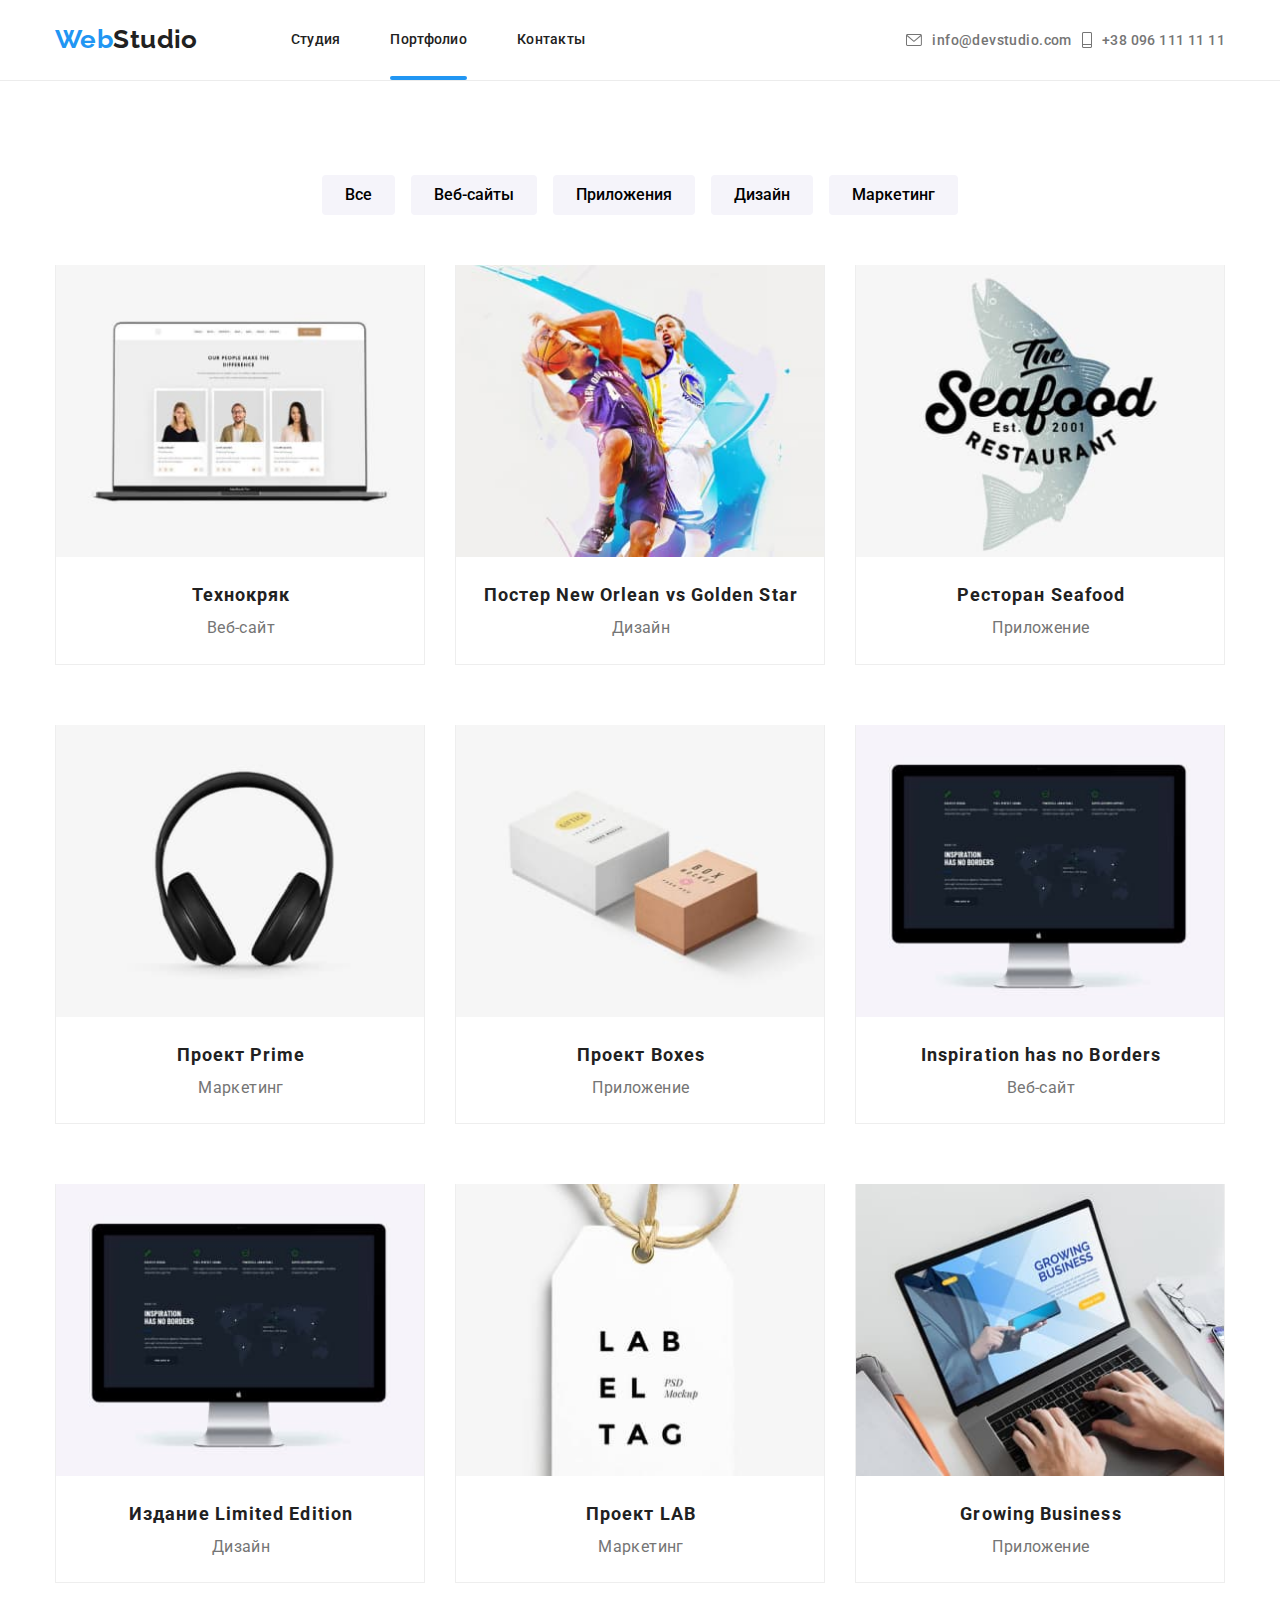
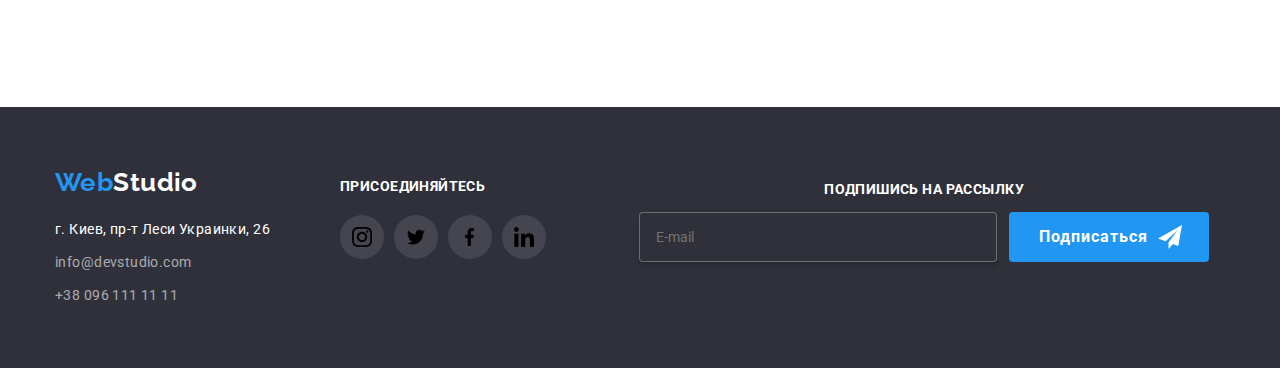
==== commit 5686206e: "com" ====
--- a/portfolio.html
+++ b/portfolio.html
@@ -154,18 +154,18 @@
                 media="(min-width: 768px)"/>
             
                 <img
-                 src="./img/img7.jpg" alt="фото сотрудника" />
+                 src="./img/img7.jpg" alt="Технокряк" />
                     </picture>
                             
                              <p class="portfolio__text">Ресурс предлагает комплексные предложения с разным уровнем функционала и сервисов. Все это позволит посетителю получить исчерпывающие сведения о компании или частном лице.</p>
                             </div>
-                            <div class="portfolio__group">
+                            <div class="portfolio__group first">
                             <h2 class="portfolio-group__title">Технокряк</h2>
                             <p class="portfolio-group__about">Веб-сайт</p>
                             </div>
                         </a>
                         </div>
-                    </li>
+                    </li> 
                     
                     <li class="portfolio__item">
                         <div class="flex-elements">
--- a/css/main.min.css
+++ b/css/main.min.css
@@ -1 +1 @@
-html{-webkit-box-sizing:border-box;box-sizing:border-box}*,*::before,*::after{-webkit-box-sizing:inherit;box-sizing:inherit}:root{--primary-text-color: #757575;--title-text-color: #212121;--text-color-secondary: #FFFFFF;--accent-color: #2196F3}body{color:var(--primary-text-color);background-color:#fff;font-family:Roboto,sans-serif;letter-spacing:.03em;font-size:14px}@media screen and (max-width: 320px){body{overflow:hidden}}textarea{resize:none}ul{list-style:none;margin:0px;padding:0px}.img{display:block;height:auto;max-width:100%}.container{margin-left:auto;margin-right:auto;width:100%;padding-left:15px;padding-right:15px}@media screen and (min-width: 480px){.container{width:480px}}@media screen and (min-width: 768px){.container{width:768px}}@media screen and (min-width: 1200px){.container{width:1200px}}.header{background-color:#fff;border-top:80px;border-bottom:1px solid #ececec;position:relative}.nav{display:-webkit-box;display:-ms-flexbox;display:flex;-webkit-box-align:center;-ms-flex-align:center;align-items:center}.nav .link :current{color:var(--accent-color)}.nav__list{display:none}@media screen and (min-width: 768px){.nav__list{display:-webkit-box;display:-ms-flexbox;display:flex;margin-left:88px;margin-right:84px}}@media screen and (min-width: 1200px){.nav__list{display:-webkit-box;display:-ms-flexbox;display:flex;margin-left:93px}}.nav__list .nav__link:hover,.nav__list .nav__link:focus{color:var(--accent-color)}.nav__list .nav__link{color:var(--title-text-color);font-weight:500;line-height:1.14;letter-spacing:.02em;padding-top:32px;padding-bottom:32px;text-decoration:none;-webkit-transition-property:color;transition-property:color;-webkit-transition-duration:250ms;transition-duration:250ms;-webkit-transition-timing-function:cubic-bezier(0.4, 0, 0.2, 1);transition-timing-function:cubic-bezier(0.4, 0, 0.2, 1);position:relative}.nav__list .nav__item:not(:last-child){margin-right:50px}.nav__item{display:-webkit-box;display:-ms-flexbox;display:flex}.nav__link.current::after{display:none}@media screen and (min-width: 768px){.nav__link.current::after{content:" ";display:block;width:100%;height:4px;background-color:var(--accent-color);border-radius:2px;position:absolute;left:0;bottom:0;opacity:1;-webkit-transition:250ms cubic-bezier(0.4, 0, 0.2, 1);transition:250ms cubic-bezier(0.4, 0, 0.2, 1)}}.nav__link::after{content:"";display:block;width:100%;height:4px;background-color:var(--accent-color);border-radius:2px;position:absolute;left:0;bottom:0;opacity:0;-webkit-transition:250ms cubic-bezier(0.4, 0, 0.2, 1);transition:250ms cubic-bezier(0.4, 0, 0.2, 1)}@media screen and (min-width: 480px){.nav__link::after{display:none}}.nav__link:hover::after{opacity:1}.menu-toggle{display:block;margin-left:auto;padding:0px;border:none;background-color:rgba(0,0,0,0)}@media screen and (min-width: 768px){.menu-toggle{display:none}}.icon-menu:hover,.icon-menu:focus{fill:var(--accent-color)}.menu-button .icon-cross{display:none}@media screen and (max-width: 767px){.menu-container{padding-top:8px;padding-right:15px;padding-bottom:40px;padding-left:48px;background-color:#fff;text-align:left;font-size:40px;display:none;position:fixed;top:0%;left:0%;width:100%;height:100vh;z-index:1}.menu-container.is-open{display:block}}@media screen and (min-width: 768px){.menu-container{display:-webkit-box;display:-ms-flexbox;display:flex}}@media screen and (min-width: 768px){.menu__nav__list{display:none}}@media screen and (min-width: 768px){.menu__soc{display:none}}.menu__nav__item{margin-bottom:32px}.menu__nav__link{font-size:40px;font-weight:500;color:#212121;text-decoration:none}.menu__nav__link:focus,.menu__nav__link:hover{color:var(--accent-color)}.menu-soc{display:block;-webkit-box-pack:left;-ms-flex-pack:left;justify-content:left;text-align:left}.menu__soc__link--tel{color:var(--accent-color);text-align:left;-webkit-box-pack:left;-ms-flex-pack:left;justify-content:left;text-decoration:none;font-size:34px;font-weight:500;margin-top:274px}.menu__soc__link{color:var(--primary-text-color);font-size:24px;font-weight:500;text-decoration:none;margin-top:32px}.menu__soc--list{display:-webkit-box;display:-ms-flexbox;display:flex;margin-top:64px;margin-right:20px}@media screen and (min-width: 768px){.menu__soc--list{display:none}}.menu__soc--list-item{margin-right:20px;position:relative}.menu__soc--list-link{font-size:18px;font-weight:500;color:var(--accent-color);text-decoration:none}.menu__soc--list-item::after{content:" ";width:1px;height:22px;background-color:rgba(33,33,33,.2);position:absolute;right:-10px;bottom:5px}.menu__soc--list-item::after:hover,.menu__soc--list-item::after:focus{background-color:var(--accent-color)}.soc{display:none}@media screen and (min-width: 768px){.soc{display:block;margin-left:auto}.soc .links:hover,.soc .links:focus{color:var(--accent-color)}}@media screen and (min-width: 1200px){.soc{display:-webkit-box;display:-ms-flexbox;display:flex}}.soc .items+.items{margin-left:50px}.soc .links{color:var(--primary-text-color);font-weight:500;text-decoration:none;margin-top:0px;margin-bottom:0px;-webkit-transition-property:color;transition-property:color;-webkit-transition-duration:250ms;transition-duration:250ms;-webkit-transition-timing-function:cubic-bezier(0.4, 0, 0.2, 1);transition-timing-function:cubic-bezier(0.4, 0, 0.2, 1)}.links{display:-webkit-inline-box;display:-ms-inline-flexbox;display:inline-flex;-webkit-box-align:center;-ms-flex-align:center;align-items:center;margin-bottom:10px}.links::before{content:" ";margin-right:10px}@media screen and (max-width: 768px){.links::before{margin-right:0px}}.soc__link{display:-webkit-box;display:-ms-flexbox;display:flex;-webkit-box-align:center;-ms-flex-align:center;align-items:center;-webkit-box-pack:center;-ms-flex-pack:center;justify-content:center;font-size:12px}@media screen and (min-width: 1200px){.soc__link{font-size:14px}}.soc__icon{fill:currentColor;margin-right:10px}.soc__icon:hover,.soc__icon:focus{fill:var(--accent-color)}@media screen and (max-width: 767px){.soc__icon{display:none;margin-right:0px}}.header__logo{color:var(--accent-color);font-family:Raleway,sans-serif;font-size:24px;line-height:1.19;font-weight:700;text-decoration:none;margin-top:16px;margin-bottom:16px}@media screen and (min-width: 1200px){.header__logo{font-size:26px;margin-top:24px;margin-bottom:25px}}.header__logo--black{color:var(--title-text-color)}.header__logo:hover{color:var(--accent-color)}.header__logo--white{color:var(--text-color-secondary)}.hero{background-color:#2f303a;text-align:center}.overlay{max-width:1630px;max-height:600px;margin-left:auto;margin-right:auto;background-image:-webkit-gradient(linear, left top, right top, from(rgba(47, 48, 58, 0.4)), to(rgba(47, 48, 58, 0.4))),url("../img/mobile.jpg");background-image:linear-gradient(to right, rgba(47, 48, 58, 0.4), rgba(47, 48, 58, 0.4)),url("../img/mobile.jpg");background-repeat:no-repeat;background-size:cover;background-position:center;padding-top:200px;padding-bottom:200px}@media(min-device-pixel-ratio: 2),(-webkit-min-device-pixel-ratio: 2),(min-resolution: 192dpi),(min-resolution: 2dppx){.overlay{background-image:-webkit-gradient(linear, left top, right top, from(rgba(47, 48, 58, 0.4)), to(rgba(47, 48, 58, 0.4))),url("../img/mob-2x.jpg");background-image:linear-gradient(to right, rgba(47, 48, 58, 0.4), rgba(47, 48, 58, 0.4)),url("../img/mob-2x.jpg")}}@media screen and (min-width: 768px){.overlay{background-image:-webkit-gradient(linear, left top, right top, from(rgba(47, 48, 58, 0.4)), to(rgba(47, 48, 58, 0.4))),url("../img/tablet.jpg");background-image:linear-gradient(to right, rgba(47, 48, 58, 0.4), rgba(47, 48, 58, 0.4)),url("../img/tablet.jpg");background-repeat:no-repeat;background-size:cover;background-position:center}}@media screen and (min-width: 768px)and (min-device-pixel-ratio: 2),screen and (min-width: 768px)and (-webkit-min-device-pixel-ratio: 2),screen and (min-width: 768px)and (min-resolution: 192dpi),screen and (min-width: 768px)and (min-resolution: 2dppx){.overlay{background-image:-webkit-gradient(linear, left top, right top, from(rgba(47, 48, 58, 0.4)), to(rgba(47, 48, 58, 0.4))),url("../img/lap-2x.jpg");background-image:linear-gradient(to right, rgba(47, 48, 58, 0.4), rgba(47, 48, 58, 0.4)),url("../img/lap-2x.jpg")}}@media screen and (min-width: 1200px){.overlay{background-image:-webkit-gradient(linear, left top, right top, from(rgba(47, 48, 58, 0.4)), to(rgba(47, 48, 58, 0.4))),url("../img/Img16.jpg");background-image:linear-gradient(to right, rgba(47, 48, 58, 0.4), rgba(47, 48, 58, 0.4)),url("../img/Img16.jpg");background-repeat:no-repeat;background-size:cover;background-position:center}}@media screen and (min-width: 1200px)and (min-device-pixel-ratio: 2),screen and (min-width: 1200px)and (-webkit-min-device-pixel-ratio: 2),screen and (min-width: 1200px)and (min-resolution: 192dpi),screen and (min-width: 1200px)and (min-resolution: 2dppx){.overlay{background-image:-webkit-gradient(linear, left top, right top, from(rgba(47, 48, 58, 0.4)), to(rgba(47, 48, 58, 0.4))),url("../img/des-2x.jpg");background-image:linear-gradient(to right, rgba(47, 48, 58, 0.4), rgba(47, 48, 58, 0.4)),url("../img/des-2x.jpg")}}.hero__title{color:var(--text-color-secondary);font-size:#000;line-height:1.36;font-weight:900;text-align:Center;Letter-spacing:.06em;margin-top:0px;margin-bottom:30px;font-size:26px}@media screen and (min-width: 1200px){.hero__title{font-size:44px}}.button{color:var(--text-color-secondary);background-color:#2196f3;font-weight:700;font-size:16px;line-height:1.88;letter-spacing:.06em;text-decoration:none;border-radius:4px;padding:10px 32px;min-width:200px;display:inline-block;text-align:center;border:1px solid rgba(0,0,0,0);margin:0px;cursor:pointer}.backdrop{position:fixed;top:0;left:0;width:100%;height:100%;background-color:rgba(0,0,0,.2);opacity:1;-webkit-transition:opacity 250ms cubic-bezier(0.4, 0, 0.2, 1);transition:opacity 250ms cubic-bezier(0.4, 0, 0.2, 1);padding:93px 15px;overflow-y:scroll;z-index:1}.backdrop .is-hidden{opacity:0;visibility:hidden;pointer-events:none}.is-hidden{opacity:0;visibility:hidden;pointer-events:none}.backdrop.is-hidden .modal{-webkit-transform:translate(-50%, -50%) scale(1.1);transform:translate(-50%, -50%) scale(1.1)}.modal{position:absolute;top:50%;left:50%;-webkit-transform:translate(-50%, -50%) scale(1);transform:translate(-50%, -50%) scale(1);min-height:609px;min-width:450px;padding:40px;text-align:left;background-color:#fff;-webkit-transition:-webkit-transform 250ms cubic-bezier(0.4, 0, 0.2, 1);transition:-webkit-transform 250ms cubic-bezier(0.4, 0, 0.2, 1);transition:transform 250ms cubic-bezier(0.4, 0, 0.2, 1);transition:transform 250ms cubic-bezier(0.4, 0, 0.2, 1), -webkit-transform 250ms cubic-bezier(0.4, 0, 0.2, 1);border-radius:4px}@media screen and (min-width: 1200px){.modal{min-width:528px;min-height:581px}}.modal__text{font-weight:700;font-size:20px;line-height:1.15;color:#212121;margin-bottom:12px;margin-top:0px;display:-webkit-box;display:-ms-flexbox;display:flex;-webkit-box-pack:center;-ms-flex-pack:center;justify-content:center;-webkit-box-align:center;-ms-flex-align:center;align-items:center}.modal-form__input{width:100%;height:40px;border:1px solid rgba(33,33,33,.2);border-radius:4px;padding-left:42px}.modal-form__input:focus{border:1px solid #2196f3;outline:none}.modal-form__input:focus+.modal-label__icon{fill:var(--accent-color)}.modal-form__label{font-size:12px;color:#757575;text-align:left;display:block;margin-bottom:4px}.modal-form__check-text{display:-webkit-box;display:-ms-flexbox;display:flex;-ms-flex-wrap:wrap;flex-wrap:wrap;font-size:12px}.modal-form__check-text::before{content:" ";width:16px;height:15px;border:2px solid #212121;border-radius:4px;margin-right:8.38px}@media screen and (min-width: 1200px){.modal-form__check-text::before{margin-left:13px}}.modal-form__check{appearance:none;-webkit-appearance:none;-moz-appearance:none;position:absolute}.modal-form__check.modal-form__check:checked+.modal-form__check-text::before{background-color:var(--accent-color);background-image:url(../img/check.svg);background-repeat:no-repeat;background-position:center;border:none}.modal-form__text{width:100%;height:120px;border:1px solid rgba(33,33,33,.2);border-radius:4px;padding-top:12px;padding-bottom:12px;padding-left:16px;padding-right:16px;margin-bottom:20px}.modal-form__text:focus{border:1px solid #2196f3;outline:none}.input-wrap{position:relative;display:block;margin-bottom:10px}.modal-label__icon{position:absolute;top:50%;left:9px;width:12px;height:12px;display:inline-block;-webkit-transform:translateY(-50%);transform:translateY(-50%);color:#212121}.modal-label__icon:hover,.modal-label__icon:focus{color:var(--accent-color)}.modal-form__check-conditions{color:var(--accent-color);cursor:pointer;text-decoration:underline;margin-left:2px}.modal__button{width:30px;height:30px;border:1px solid rgba(0,0,0,.1);border-radius:50%;background-color:#fff;position:absolute;top:8px;right:8px}.modal__icon{-webkit-box-pack:center;-ms-flex-pack:center;justify-content:center;fill:solid #000}.modal__icon:hover,.modal__icon:focus{fill:var(--accent-color)}.modal-form__button{display:-webkit-box;display:-ms-flexbox;display:flex;-webkit-box-pack:center;-ms-flex-pack:center;justify-content:center;text-align:center}.modal-form__submit-button{color:var(--text-color-secondary);background-color:#2196f3;font-weight:700;font-size:16px;line-height:1.88;letter-spacing:.06em;text-decoration:none;border-radius:4px;padding:10px 55px;min-width:200px;min-height:50px;display:inline-block;text-align:center;-webkit-box-pack:center;-ms-flex-pack:center;justify-content:center;border:1px solid rgba(0,0,0,0);margin-top:30px;cursor:pointer}.content{padding-top:60px;padding-bottom:60px;text-align:center}@media screen and (min-width: 768px){.content{min-width:768px}}@media screen and (min-width: 1200px){.content{min-width:1200px;padding-top:94px;padding-bottom:94px}}.content__title{color:var(--title-text-color);font-weight:700;font-size:28px;line-height:1.17;text-align:center;margin-top:0;margin-bottom:50px}@media screen and (min-width: 1200px){.content__title{margin-bottom:50px;font-size:36px}}.content.no-padding{padding-top:0px;padding-bottom:0px}.content.half-padding{padding-top:0px;padding-bottom:94px}.feature-list__title{color:var(--title-text-color);font-weight:700;font-size:14px;line-height:1.14;margin-top:0px;margin-bottom:10px;width:450px;-webkit-box-pack:center;-ms-flex-pack:center;justify-content:center;text-align:center}@media screen and (min-width: 768px){.feature-list__title{width:354px;-webkit-box-pack:left;-ms-flex-pack:left;justify-content:left;text-align:left}}@media screen and (min-width: 1200px){.feature-list__title{width:270px}}.feature-list{display:-webkit-box;display:-ms-flexbox;display:flex;-ms-flex-wrap:wrap;flex-wrap:wrap;gap:30px}.feature{display:none}.feature-list__item{margin-right:0px}.feature-list__item:last-child{margin-right:0px}.feature-list__link{height:120px;background-color:#f5f4fa;display:-webkit-box;display:-ms-flexbox;display:flex;-ms-flex-wrap:wrap;flex-wrap:wrap;gap:30px;-webkit-box-align:center;-ms-flex-align:center;align-items:center;-webkit-box-pack:center;-ms-flex-pack:center;justify-content:center;margin-bottom:30px;margin-left:15px;margin-right:15px;border-radius:4px;width:calc(100% - 30px)}@media screen and (min-width: 768px){.feature-list__link{width:354px;margin-left:0px;margin-right:0px}}@media screen and (min-width: 1200px){.feature-list__link{width:270px;margin-left:0px;margin-right:0px}}.feature-list__icon:hover,.feature-list__icon:focus{fill:#2196f3}.feature-list__about{margin-top:0px;margin-left:15px;margin-right:15px;padding:0px;line-height:1.71;width:450px}@media screen and (min-width: 768px){.feature-list__about{width:354px;margin-left:0px;margin-right:0px}}@media screen and (min-width: 1200px){.feature-list__about{width:270px;margin-left:0px;margin-right:0px}}.gallery{display:none}@media screen and (min-width: 1200px){.gallery{display:-webkit-box;display:-ms-flexbox;display:flex}}.gallery__list{display:-webkit-box;display:-ms-flexbox;display:flex;text-align:center;-webkit-box-pack:center;-ms-flex-pack:center;justify-content:center;margin:0px;padding:0px;-ms-flex-wrap:wrap;flex-wrap:wrap}.gallery__list>.gallery__item{padding:0px}.gallery__list .gallery__item+.gallery__item{margin-left:30px}.gallery__thumb{position:relative;overflow:hidden}.gallery__overlay{font-size:14px;font-weight:700;line-height:1.17;color:#fff;background-color:rgba(47,48,58,.8);letter-spacing:.03em;width:370px;height:70px;padding-bottom:27px;padding-top:27px;padding-left:auto;padding-right:auto;margin:0px;text-align:center;-webkit-box-pack:center;-ms-flex-pack:center;justify-content:center;display:-webkit-box;display:-ms-flexbox;display:flex;position:absolute;bottom:0;-webkit-transition:-webkit-transform 250ms cubic-bezier(0.4, 0, 0.2, 1);transition:-webkit-transform 250ms cubic-bezier(0.4, 0, 0.2, 1);transition:transform 250ms cubic-bezier(0.4, 0, 0.2, 1);transition:transform 250ms cubic-bezier(0.4, 0, 0.2, 1), -webkit-transform 250ms cubic-bezier(0.4, 0, 0.2, 1)}.socials{display:-webkit-box;display:-ms-flexbox;display:flex;padding-top:0px;padding-bottom:30px;-webkit-box-pack:center;-ms-flex-pack:center;justify-content:center}.socials__item{width:44px;height:44px;margin-right:10px}.socials__item:last-child{margin-right:0px}.socials__link{width:100%;height:100%;background-color:#fff;border-radius:50%;display:-webkit-box;display:-ms-flexbox;display:flex;-webkit-box-align:center;-ms-flex-align:center;align-items:center;-webkit-box-pack:center;-ms-flex-pack:center;justify-content:center;-webkit-transition-property:background-color;transition-property:background-color;-webkit-transition-duration:250ms;transition-duration:250ms;-webkit-transition-timing-function:cubic-bezier(0.4, 0, 0.2, 1);transition-timing-function:cubic-bezier(0.4, 0, 0.2, 1)}.socials__link:hover,.socials__link:focus{background-color:#2196f3}.socials__link:hover .socials__icon,.socials__link:focus .socials__icon{fill:#fff}.socials__link--dark{width:100%;height:100%;background-color:rgba(255,255,255,.1);border-radius:50%;display:-webkit-box;display:-ms-flexbox;display:flex;-webkit-box-align:center;-ms-flex-align:center;align-items:center;-webkit-box-pack:center;-ms-flex-pack:center;justify-content:center;-webkit-transition-property:background-color;transition-property:background-color;-webkit-transition-duration:250ms;transition-duration:250ms;-webkit-transition-timing-function:cubic-bezier(0.4, 0, 0.2, 1);transition-timing-function:cubic-bezier(0.4, 0, 0.2, 1)}.socials__link--dark:hover,.socials__link--dark:focus{background-color:#2196f3}.socials__icon{fill:#afb1b8;-webkit-transition-property:fill;transition-property:fill;-webkit-transition-duration:250ms;transition-duration:250ms;-webkit-transition-timing-function:cubic-bezier(0.4, 0, 0.2, 1);transition-timing-function:cubic-bezier(0.4, 0, 0.2, 1)}.socials__icon--white{fill:#fff}.socials__list{display:-webkit-box;display:-ms-flexbox;display:flex;padding-top:0px;padding-bottom:30px;-webkit-box-pack:center;-ms-flex-pack:center;justify-content:center}.socials__title{font-size:14px;font-weight:700;line-height:1.14;color:var(--text-color-secondary);padding-bottom:0px;margin-bottom:20px}.flex-container{display:-webkit-box;display:-ms-flexbox;display:flex;-ms-flex-wrap:wrap;flex-wrap:wrap;margin-left:0px;gap:30px;padding:0px}.flex-elements{width:100%;margin-bottom:30px;border:1px solid #eee;border-top:none;-webkit-transition-property:-webkit-box-shadow;transition-property:-webkit-box-shadow;transition-property:box-shadow;transition-property:box-shadow, -webkit-box-shadow;-webkit-transition-duration:250ms;transition-duration:250ms;-webkit-transition-timing-function:cubic-bezier(0.4, 0, 0.2, 1);transition-timing-function:cubic-bezier(0.4, 0, 0.2, 1)}.flex-elements:hover,.flex-elements:focus{-webkit-box-shadow:1px 4px 6px rgba(0,0,0,.16),0px 4px 4px rgba(0,0,0,.06),0px 1px 1px rgba(0,0,0,.12);box-shadow:1px 4px 6px rgba(0,0,0,.16),0px 4px 4px rgba(0,0,0,.06),0px 1px 1px rgba(0,0,0,.12)}.flex-elements:nth-child(3n):nth-last-child(-n+3){margin-bottom:0px}.flex-element{width:100%}@media screen and (min-width: 768px){.flex-element{width:354px}}@media screen and (min-width: 1200px){.flex-element{width:270px}}.flex-element:nth-child(2n){margin-right:0px}.flex-element:nth-last-child(-n+4){margin-bottom:0px}.btn__nav{display:-webkit-box;display:-ms-flexbox;display:flex;-ms-flex-wrap:wrap;flex-wrap:wrap;width:100%;text-align:left;-webkit-box-pack:left;-ms-flex-pack:left;justify-content:left;margin-top:10px;margin-bottom:46px;grid-gap:8px;grid-row-gap:15px}@media screen and (min-width: 768px){.btn__nav{text-align:center;-webkit-box-pack:center;-ms-flex-pack:center;justify-content:center}}@media screen and (min-width: 1200px){.btn__nav{-webkit-box-pack:center;-ms-flex-pack:center;justify-content:center;margin-top:0px;margin-bottom:50px;padding:0px}}.btn__nav .btn__item+.btn__item{margin-left:8px}.btn__nav .btn__style:hover,.btn__nav .btn__style:focus{color:var(--text-color-secondary);background-color:var(--accent-color);-webkit-box-shadow:0px 3px 1px rgba(0,0,0,.1),0px 1px 2px rgba(0,0,0,.08),0px 2px 2px rgba(0,0,0,.12);box-shadow:0px 3px 1px rgba(0,0,0,.1),0px 1px 2px rgba(0,0,0,.08),0px 2px 2px rgba(0,0,0,.12)}.btn__style{font-family:roboto;font-size:16px;line-height:1.63;font-weight:500;background-color:#f5f4fa;border-radius:4px;padding:6px 22px;min-width:73px;display:inline-block;text-align:center;border:1px solid rgba(0,0,0,0);-webkit-transition-property:all;transition-property:all;-webkit-transition-duration:250ms;transition-duration:250ms;-webkit-transition-timing-function:cubic-bezier(0.4, 0, 0.2, 1);transition-timing-function:cubic-bezier(0.4, 0, 0.2, 1)}.btn__style:hover,.btn__style:focus{color:var(--text-color-secondary);background-color:var(--accent-color);-webkit-box-shadow:0px 3px 1px rgba(0,0,0,.1),0px 1px 2px rgba(0,0,0,.08),0px 2px 2px rgba(0,0,0,.12);box-shadow:0px 3px 1px rgba(0,0,0,.1),0px 1px 2px rgba(0,0,0,.08),0px 2px 2px rgba(0,0,0,.12)}.card-set{background-color:#f5f4fa}.card-set__item{background-color:#fff;-webkit-box-shadow:0px 2px 1px rgba(0,0,0,.2),0px 1px 1px rgba(0,0,0,.14),0px 1px 3px rgba(0,0,0,.12);box-shadow:0px 2px 1px rgba(0,0,0,.2),0px 1px 1px rgba(0,0,0,.14),0px 1px 3px rgba(0,0,0,.12);margin-bottom:30px;width:100%}@media screen and (min-width: 768px){.card-set__item{width:354px}}@media screen and (min-width: 1200px){.card-set__item{width:270px}}.card-set__list{padding-top:30px;padding-bottom:16px;width:100%}@media screen and (min-width: 768px){.card-set__list{width:354px}}@media screen and (min-width: 1200px){.card-set__list{width:270px}}.card-set__item-title{color:var(--title-text-color);font-weight:500;font-size:16px;line-height:1.19;margin-top:0px;margin-bottom:10px;text-align:center}.card-set__top-text{color:var(--primary-text-color);font-size:16px;line-height:1.19;margin:0px;text-align:center}.portfolio{margin:0px;padding:0px;display:none}.portfolio__link{text-decoration:none}.portfolio__thumb{position:relative;overflow:hidden}.portfolio__thumb:hover .portfolio__text{-webkit-transform:translateY(0);transform:translateY(0)}.portfolio__text{font-size:18px;line-height:1.56;color:#fff;background-color:#2196f3;letter-spacing:.03em;width:370px;height:100%;padding-bottom:63px;padding-top:63px;padding-left:24px;padding-right:24px;margin:0px;text-align:left;-webkit-box-pack:center;-ms-flex-pack:center;justify-content:center;display:-webkit-box;display:-ms-flexbox;display:flex;position:absolute;top:0;-webkit-transform:translateY(100%);transform:translateY(100%);-webkit-transition:-webkit-transform 250ms cubic-bezier(0.4, 0, 0.2, 1);transition:-webkit-transform 250ms cubic-bezier(0.4, 0, 0.2, 1);transition:transform 250ms cubic-bezier(0.4, 0, 0.2, 1);transition:transform 250ms cubic-bezier(0.4, 0, 0.2, 1), -webkit-transform 250ms cubic-bezier(0.4, 0, 0.2, 1)}.portfolio__item{background-color:#fff;margin-right:0px}@media screen and (min-width: 768px){.portfolio__item{width:354px}}@media screen and (min-width: 1200px){.portfolio__item{width:370px}}.portfolio__group{padding-top:20px;padding-bottom:20px;padding-left:24px;padding-right:24px;margin:0px;width:100%;-webkit-box-pack:left;-ms-flex-pack:left;justify-content:left;text-align:left}@media screen and (min-width: 768px){.portfolio__group{width:354px}}@media screen and (min-width: 1200px){.portfolio__group{width:370px;-webkit-box-pack:center;-ms-flex-pack:center;justify-content:center;text-align:center}}.portfolio-group__title{color:var(--title-text-color);font-weight:700;font-size:18px;line-height:2;letter-spacing:.06em;margin-bottom:4px;margin:0px}.portfolio-group__about{color:#757575;font-size:16px;line-height:1.88;margin:0px;padding:0px}.client{padding-top:60px;padding-bottom:60px}@media screen and (min-width: 1200px){.client{padding-top:94px;padding-bottom:94px}}.client__title{color:var(--title-text-color);font-size:28px;font-weight:700;line-height:1.17;text-align:center;margin-top:0px;margin-bottom:30px}@media screen and (min-width: 1200px){.client__title{margin-bottom:50px;font-size:36px}}.client__list{display:-webkit-box;display:-ms-flexbox;display:flex;-ms-flex-wrap:wrap;flex-wrap:wrap;gap:30px;-webkit-box-pack:center;-ms-flex-pack:center;justify-content:center;-webkit-box-align:center;-ms-flex-align:center;align-items:center}.client__item{height:92px;border:1px Solid #afb1b8;border-radius:4px;width:210px}@media screen and (min-width: 768px){.client__item{width:226px}}@media screen and (min-width: 1200px){.client__item{width:170px}}.client__item:hover,.client__item:focus{border:1px Solid #2196f3}.client__item:last-child{margin-right:0px}.client__link{width:100%;height:100%;background-color:#fff;display:-webkit-box;display:-ms-flexbox;display:flex;-webkit-box-align:center;-ms-flex-align:center;align-items:center;-webkit-box-pack:center;-ms-flex-pack:center;justify-content:center;-webkit-transition-property:background-color;transition-property:background-color;-webkit-transition-duration:250ms;transition-duration:250ms;-webkit-transition-timing-function:cubic-bezier(0.4, 0, 0.2, 1);transition-timing-function:cubic-bezier(0.4, 0, 0.2, 1)}.client__link:hover .client__icon,.client__link:focus .client__icon{fill:#2196f3}.client__icon{fill:#afb1b8;-webkit-transition-property:fill;transition-property:fill;-webkit-transition-duration:250ms;transition-duration:250ms;-webkit-transition-timing-function:cubic-bezier(0.4, 0, 0.2, 1);transition-timing-function:cubic-bezier(0.4, 0, 0.2, 1)}.footer__wrap{display:-webkit-box;display:-ms-flexbox;display:flex;-ms-flex-wrap:wrap;flex-wrap:wrap}@media screen and (max-width: 767px){.footer__wrap{display:none}}.footer__adress{margin-right:165px;margin-left:76px;-webkit-box-pack:center;-ms-flex-pack:center;justify-content:center;text-align:center}@media screen and (min-width: 1200px){.footer__adress{margin-right:70px;margin-left:0px;text-align:left;-webkit-box-pack:left;-ms-flex-pack:left;justify-content:left}}.footer__adress--info{color:rgba(255,255,255,.6);line-height:1.71;text-decoration:none;font-style:normal;margin:0px;-webkit-transition-property:color;transition-property:color;-webkit-transition-duration:250ms;transition-duration:250ms;-webkit-transition-timing-function:cubic-bezier(0.4, 0, 0.2, 1);transition-timing-function:cubic-bezier(0.4, 0, 0.2, 1)}.footer__nav{text-decoration:none;padding:0px;margin:0px}.footer__nav .footer__adress--map:hover,.footer__nav .footer__adress--map:focus{color:var(--accent-color)}.footer__nav .footer__adress--info:hover,.footer__nav .footer__adress--info:focus{color:var(--text-color-secondary);background-color:var(--accent-color)}.footer__wrap .container{display:-webkit-box;display:-ms-flexbox;display:flex}@media screen and (min-width: 768px){.footer__wrap .container{margin-left:76px}}.footer{background-color:#2f303a;padding-top:60px;padding-bottom:60px}.footer__nav--item{margin-top:20px;margin-bottom:9px}.footer__nav--items{margin-top:0px;margin-bottom:9px}.footer__adress--map{color:var(--text-color-secondary);line-height:1.71;text-decoration:none;font-style:normal;margin:0px}.footer-content{display:none}@media screen and (min-width: 768px){.footer-content{display:-webkit-box;display:-ms-flexbox;display:flex;-ms-flex-wrap:wrap;flex-wrap:wrap;-webkit-box-pack:center;-ms-flex-pack:center;justify-content:center;text-align:center;margin-top:60px}}@media screen and (min-width: 1200px){.footer-content{margin-left:93px;margin-top:0px;display:block}}.footer-content__title{color:var(--text-color-secondary);font-weight:700}.footer-content__block{display:block;-webkit-box-pack:center;-ms-flex-pack:center;justify-content:center;text-align:center}@media screen and (min-width: 1200px){.footer-content__block{display:-webkit-inline-box;display:-ms-inline-flexbox;display:inline-flex}}.footer-content__input{min-width:450px;height:50px;margin-bottom:30px;background-color:#2f303a;border-radius:4px;padding-left:16px;border:1px solid rgba(255,255,255,.3);-webkit-box-shadow:0px 4px 4px rgba(0,0,0,.15);box-shadow:0px 4px 4px rgba(0,0,0,.15)}.footer-content__input:focus{border-color:#2196f3;color:#ececec}@media screen and (min-width: 1200px){.footer-content__input{min-width:358px}}.footer-content__button{color:var(--text-color-secondary);background-color:#2196f3;font-weight:700;font-size:16px;line-height:1.88;letter-spacing:.06em;border-radius:4px;text-align:left;padding-left:29px;cursor:pointer;margin-left:12px;width:200px;height:50px;position:relative;border:1px solid rgba(0,0,0,0)}.footer-content__icon{width:24px;height:24px;fill:#fff;margin-left:10px;position:absolute;top:50%;-webkit-transform:translateY(-50%);transform:translateY(-50%)}.online{-webkit-box-pack:center;-ms-flex-pack:center;justify-content:center;text-align:center}@media screen and (max-width: 767px){.online{display:none}}@media screen and (min-width: 1200px){.online{-webkit-box-pack:left;-ms-flex-pack:left;justify-content:left;text-align:left}}@media screen and (min-width: 768px){.footer__mobile{display:none}}.footer__mobile__wrap{-webkit-box-pack:center;-ms-flex-pack:center;justify-content:center;text-align:center}.footer__mobile__nav{margin-bottom:60px;margin-top:20px}.footer__mobile__nav--item{margin-bottom:8px}.footer-content__block-mobile{display:block}.footer-content__input-mobile{margin-bottom:20px;min-width:100%;height:50px;background-color:#2f303a;border-radius:4px;padding-left:16px;border:1px solid rgba(255,255,255,.3);-webkit-box-shadow:0px 4px 4px rgba(0,0,0,.15);box-shadow:0px 4px 4px rgba(0,0,0,.15)}.footer-content__input-mobile:focus{border-color:#2196f3;color:#ececec}/*# sourceMappingURL=main.min.css.map */+html{-webkit-box-sizing:border-box;box-sizing:border-box}*,*::before,*::after{-webkit-box-sizing:inherit;box-sizing:inherit}:root{--primary-text-color: #757575;--title-text-color: #212121;--text-color-secondary: #FFFFFF;--accent-color: #2196F3}body{color:var(--primary-text-color);background-color:#fff;font-family:Roboto,sans-serif;letter-spacing:.03em;font-size:14px}@media screen and (max-width: 320px){body{overflow:hidden}}textarea{resize:none}ul{list-style:none;margin:0px;padding:0px}img{display:block;height:auto;max-width:100%}.container{margin-left:auto;margin-right:auto;max-width:100%;padding-left:15px;padding-right:15px}@media screen and (min-width: 480px){.container{width:480px}}@media screen and (min-width: 768px){.container{width:768px}}@media screen and (min-width: 1200px){.container{width:1200px}}.header{background-color:#fff;border-top:80px;border-bottom:1px solid #ececec;position:relative}.nav{display:-webkit-box;display:-ms-flexbox;display:flex;-webkit-box-align:center;-ms-flex-align:center;align-items:center}.nav .link :current{color:var(--accent-color)}.nav__list{display:none}@media screen and (min-width: 768px){.nav__list{display:-webkit-box;display:-ms-flexbox;display:flex;margin-left:88px;margin-right:84px}}@media screen and (min-width: 1200px){.nav__list{display:-webkit-box;display:-ms-flexbox;display:flex;margin-left:93px}}.nav__list .nav__link:hover,.nav__list .nav__link:focus{color:var(--accent-color)}.nav__list .nav__link{color:var(--title-text-color);font-weight:500;line-height:1.14;letter-spacing:.02em;padding-top:32px;padding-bottom:32px;text-decoration:none;-webkit-transition-property:color;transition-property:color;-webkit-transition-duration:250ms;transition-duration:250ms;-webkit-transition-timing-function:cubic-bezier(0.4, 0, 0.2, 1);transition-timing-function:cubic-bezier(0.4, 0, 0.2, 1);position:relative}.nav__list .nav__item:not(:last-child){margin-right:50px}.nav__item{display:-webkit-box;display:-ms-flexbox;display:flex}.nav__link.current::after{display:none}@media screen and (min-width: 768px){.nav__link.current::after{content:" ";display:block;width:100%;height:4px;background-color:var(--accent-color);border-radius:2px;position:absolute;left:0;bottom:0;opacity:1;-webkit-transition:250ms cubic-bezier(0.4, 0, 0.2, 1);transition:250ms cubic-bezier(0.4, 0, 0.2, 1)}}.nav__link::after{content:"";display:block;width:100%;height:4px;background-color:var(--accent-color);border-radius:2px;position:absolute;left:0;bottom:0;opacity:0;-webkit-transition:250ms cubic-bezier(0.4, 0, 0.2, 1);transition:250ms cubic-bezier(0.4, 0, 0.2, 1)}@media screen and (min-width: 480px){.nav__link::after{display:none}}.nav__link:hover::after{opacity:1}.menu-toggle{display:block;margin-left:auto;padding:0px;border:none;background-color:rgba(0,0,0,0)}@media screen and (min-width: 768px){.menu-toggle{display:none}}.icon-menu:hover,.icon-menu:focus{fill:var(--accent-color)}.menu-button .icon-cross{display:none}@media screen and (max-width: 767px){.menu-container{padding-top:8px;padding-right:15px;padding-bottom:40px;padding-left:48px;background-color:#fff;text-align:left;font-size:40px;display:none;position:fixed;top:0%;left:0%;width:100%;height:100vh;z-index:1}.menu-container.is-open{display:block}}@media screen and (min-width: 768px){.menu-container{display:-webkit-box;display:-ms-flexbox;display:flex}}@media screen and (min-width: 768px){.menu__nav__list{display:none}}@media screen and (min-width: 768px){.menu__soc{display:none}}.menu__nav__item{margin-bottom:32px}.menu__nav__link{font-size:40px;font-weight:500;color:#212121;text-decoration:none}.menu__nav__link:focus,.menu__nav__link:hover{color:var(--accent-color)}.menu-soc{display:block;-webkit-box-pack:left;-ms-flex-pack:left;justify-content:left;text-align:left}.menu__soc__link--tel{color:var(--accent-color);text-align:left;-webkit-box-pack:left;-ms-flex-pack:left;justify-content:left;text-decoration:none;font-size:34px;font-weight:500;margin-top:274px}.menu__soc__link{color:var(--primary-text-color);font-size:24px;font-weight:500;text-decoration:none;margin-top:32px}.menu__soc--list{display:-webkit-box;display:-ms-flexbox;display:flex;margin-top:64px;margin-right:20px}@media screen and (min-width: 768px){.menu__soc--list{display:none}}.menu__soc--list-item{margin-right:20px;position:relative}.menu__soc--list-link{font-size:18px;font-weight:500;color:var(--accent-color);text-decoration:none}.menu__soc--list-item::after{content:" ";width:1px;height:22px;background-color:rgba(33,33,33,.2);position:absolute;right:-10px;bottom:5px}.menu__soc--list-item::after:hover,.menu__soc--list-item::after:focus{background-color:var(--accent-color)}.soc{display:none}@media screen and (min-width: 768px){.soc{display:block;margin-left:auto}.soc .links:hover,.soc .links:focus{color:var(--accent-color)}}@media screen and (min-width: 1200px){.soc{display:-webkit-box;display:-ms-flexbox;display:flex}}.soc .items+.items{margin-left:50px}.soc .links{color:var(--primary-text-color);font-weight:500;text-decoration:none;margin-top:0px;margin-bottom:0px;-webkit-transition-property:color;transition-property:color;-webkit-transition-duration:250ms;transition-duration:250ms;-webkit-transition-timing-function:cubic-bezier(0.4, 0, 0.2, 1);transition-timing-function:cubic-bezier(0.4, 0, 0.2, 1)}.links{display:-webkit-inline-box;display:-ms-inline-flexbox;display:inline-flex;-webkit-box-align:center;-ms-flex-align:center;align-items:center;margin-bottom:10px}.links::before{content:" ";margin-right:10px}@media screen and (max-width: 768px){.links::before{margin-right:0px}}.soc__link{display:-webkit-box;display:-ms-flexbox;display:flex;-webkit-box-align:center;-ms-flex-align:center;align-items:center;-webkit-box-pack:center;-ms-flex-pack:center;justify-content:center;font-size:12px}@media screen and (min-width: 1200px){.soc__link{font-size:14px}}.soc__icon{fill:currentColor;margin-right:10px}.soc__icon:hover,.soc__icon:focus{fill:var(--accent-color)}@media screen and (max-width: 767px){.soc__icon{display:none;margin-right:0px}}.header__logo{color:var(--accent-color);font-family:Raleway,sans-serif;font-size:24px;line-height:1.19;font-weight:700;text-decoration:none;margin-top:16px;margin-bottom:16px}@media screen and (min-width: 1200px){.header__logo{font-size:26px;margin-top:24px;margin-bottom:25px}}.header__logo--black{color:var(--title-text-color)}.header__logo:hover{color:var(--accent-color)}.header__logo--white{color:var(--text-color-secondary)}.hero{background-color:#2f303a;text-align:center}.overlay{max-width:1630px;max-height:600px;margin-left:auto;margin-right:auto;background-image:-webkit-gradient(linear, left top, right top, from(rgba(47, 48, 58, 0.4)), to(rgba(47, 48, 58, 0.4))),url("../img/mobile.jpg");background-image:linear-gradient(to right, rgba(47, 48, 58, 0.4), rgba(47, 48, 58, 0.4)),url("../img/mobile.jpg");background-repeat:no-repeat;background-size:cover;background-position:center;padding-top:200px;padding-bottom:200px}@media(min-device-pixel-ratio: 2),(-webkit-min-device-pixel-ratio: 2),(min-resolution: 192dpi),(min-resolution: 2dppx){.overlay{background-image:-webkit-gradient(linear, left top, right top, from(rgba(47, 48, 58, 0.4)), to(rgba(47, 48, 58, 0.4))),url("../img/mob-2x.jpg");background-image:linear-gradient(to right, rgba(47, 48, 58, 0.4), rgba(47, 48, 58, 0.4)),url("../img/mob-2x.jpg")}}@media screen and (min-width: 768px){.overlay{background-image:-webkit-gradient(linear, left top, right top, from(rgba(47, 48, 58, 0.4)), to(rgba(47, 48, 58, 0.4))),url("../img/tablet.jpg");background-image:linear-gradient(to right, rgba(47, 48, 58, 0.4), rgba(47, 48, 58, 0.4)),url("../img/tablet.jpg");background-repeat:no-repeat;background-size:cover;background-position:center}}@media screen and (min-width: 768px)and (min-device-pixel-ratio: 2),screen and (min-width: 768px)and (-webkit-min-device-pixel-ratio: 2),screen and (min-width: 768px)and (min-resolution: 192dpi),screen and (min-width: 768px)and (min-resolution: 2dppx){.overlay{background-image:-webkit-gradient(linear, left top, right top, from(rgba(47, 48, 58, 0.4)), to(rgba(47, 48, 58, 0.4))),url("../img/lap-2x.jpg");background-image:linear-gradient(to right, rgba(47, 48, 58, 0.4), rgba(47, 48, 58, 0.4)),url("../img/lap-2x.jpg")}}@media screen and (min-width: 1200px){.overlay{background-image:-webkit-gradient(linear, left top, right top, from(rgba(47, 48, 58, 0.4)), to(rgba(47, 48, 58, 0.4))),url("../img/Img16.jpg");background-image:linear-gradient(to right, rgba(47, 48, 58, 0.4), rgba(47, 48, 58, 0.4)),url("../img/Img16.jpg");background-repeat:no-repeat;background-size:cover;background-position:center}}@media screen and (min-width: 1200px)and (min-device-pixel-ratio: 2),screen and (min-width: 1200px)and (-webkit-min-device-pixel-ratio: 2),screen and (min-width: 1200px)and (min-resolution: 192dpi),screen and (min-width: 1200px)and (min-resolution: 2dppx){.overlay{background-image:-webkit-gradient(linear, left top, right top, from(rgba(47, 48, 58, 0.4)), to(rgba(47, 48, 58, 0.4))),url("../img/des-2x.jpg");background-image:linear-gradient(to right, rgba(47, 48, 58, 0.4), rgba(47, 48, 58, 0.4)),url("../img/des-2x.jpg")}}.hero__title{color:var(--text-color-secondary);font-size:#000;line-height:1.36;font-weight:900;text-align:Center;Letter-spacing:.06em;margin-top:0px;margin-bottom:30px;font-size:26px}@media screen and (min-width: 1200px){.hero__title{font-size:44px}}.button{color:var(--text-color-secondary);background-color:#2196f3;font-weight:700;font-size:16px;line-height:1.88;letter-spacing:.06em;text-decoration:none;border-radius:4px;padding:10px 32px;min-width:200px;display:inline-block;text-align:center;border:1px solid rgba(0,0,0,0);margin:0px;cursor:pointer}.backdrop{position:fixed;top:0;left:0;width:100%;height:100%;background-color:rgba(0,0,0,.2);opacity:1;-webkit-transition:opacity 250ms cubic-bezier(0.4, 0, 0.2, 1);transition:opacity 250ms cubic-bezier(0.4, 0, 0.2, 1);padding:93px 15px;overflow-y:scroll;z-index:1}.backdrop .is-hidden{opacity:0;visibility:hidden;pointer-events:none}.is-hidden{opacity:0;visibility:hidden;pointer-events:none}.backdrop.is-hidden .modal{-webkit-transform:translate(-50%, -50%) scale(1.1);transform:translate(-50%, -50%) scale(1.1)}.modal{position:absolute;top:50%;left:50%;-webkit-transform:translate(-50%, -50%) scale(1);transform:translate(-50%, -50%) scale(1);min-height:609px;min-width:450px;padding:40px;text-align:left;background-color:#fff;-webkit-transition:-webkit-transform 250ms cubic-bezier(0.4, 0, 0.2, 1);transition:-webkit-transform 250ms cubic-bezier(0.4, 0, 0.2, 1);transition:transform 250ms cubic-bezier(0.4, 0, 0.2, 1);transition:transform 250ms cubic-bezier(0.4, 0, 0.2, 1), -webkit-transform 250ms cubic-bezier(0.4, 0, 0.2, 1);border-radius:4px}@media screen and (min-width: 1200px){.modal{min-width:528px;min-height:581px}}.modal__text{font-weight:700;font-size:20px;line-height:1.15;color:#212121;margin-bottom:12px;margin-top:0px;display:-webkit-box;display:-ms-flexbox;display:flex;-webkit-box-pack:center;-ms-flex-pack:center;justify-content:center;-webkit-box-align:center;-ms-flex-align:center;align-items:center}.modal-form__input{width:100%;height:40px;border:1px solid rgba(33,33,33,.2);border-radius:4px;padding-left:42px}.modal-form__input:focus{border:1px solid #2196f3;outline:none}.modal-form__input:focus+.modal-label__icon{fill:var(--accent-color)}.modal-form__label{font-size:12px;color:#757575;text-align:left;display:block;margin-bottom:4px}.modal-form__check-text{display:-webkit-box;display:-ms-flexbox;display:flex;-ms-flex-wrap:wrap;flex-wrap:wrap;font-size:12px}.modal-form__check-text::before{content:" ";width:16px;height:15px;border:2px solid #212121;border-radius:4px;margin-right:8.38px}@media screen and (min-width: 1200px){.modal-form__check-text::before{margin-left:13px}}.modal-form__check{appearance:none;-webkit-appearance:none;-moz-appearance:none;position:absolute}.modal-form__check.modal-form__check:checked+.modal-form__check-text::before{background-color:var(--accent-color);background-image:url(../img/check.svg);background-repeat:no-repeat;background-position:center;border:none}.modal-form__text{width:100%;height:120px;border:1px solid rgba(33,33,33,.2);border-radius:4px;padding-top:12px;padding-bottom:12px;padding-left:16px;padding-right:16px;margin-bottom:20px}.modal-form__text:focus{border:1px solid #2196f3;outline:none}.input-wrap{position:relative;display:block;margin-bottom:10px}.modal-label__icon{position:absolute;top:50%;left:9px;width:12px;height:12px;display:inline-block;-webkit-transform:translateY(-50%);transform:translateY(-50%);color:#212121}.modal-label__icon:hover,.modal-label__icon:focus{color:var(--accent-color)}.modal-form__check-conditions{color:var(--accent-color);cursor:pointer;text-decoration:underline;margin-left:2px}.modal__button{width:30px;height:30px;border:1px solid rgba(0,0,0,.1);border-radius:50%;background-color:#fff;position:absolute;top:8px;right:8px}.modal__icon{-webkit-box-pack:center;-ms-flex-pack:center;justify-content:center;fill:solid #000}.modal__icon:hover,.modal__icon:focus{fill:var(--accent-color)}.modal-form__button{display:-webkit-box;display:-ms-flexbox;display:flex;-webkit-box-pack:center;-ms-flex-pack:center;justify-content:center;text-align:center}.modal-form__submit-button{color:var(--text-color-secondary);background-color:#2196f3;font-weight:700;font-size:16px;line-height:1.88;letter-spacing:.06em;text-decoration:none;border-radius:4px;padding:10px 55px;min-width:200px;min-height:50px;display:inline-block;text-align:center;-webkit-box-pack:center;-ms-flex-pack:center;justify-content:center;border:1px solid rgba(0,0,0,0);margin-top:30px;cursor:pointer}.content{padding-top:60px;padding-bottom:60px;text-align:center}@media screen and (min-width: 768px){.content{min-width:768px}}@media screen and (min-width: 1200px){.content{min-width:1200px;padding-top:94px;padding-bottom:94px}}.content__title{color:var(--title-text-color);font-weight:700;font-size:28px;line-height:1.17;text-align:center;margin-top:0;margin-bottom:50px}@media screen and (min-width: 1200px){.content__title{margin-bottom:50px;font-size:36px}}.content.no-padding{padding-top:0px;padding-bottom:0px}.content.half-padding{padding-top:0px;padding-bottom:94px}.feature-list__title{color:var(--title-text-color);font-weight:700;font-size:14px;line-height:1.14;margin-top:0px;margin-bottom:10px;width:calc(100% - 30px);-webkit-box-pack:center;-ms-flex-pack:center;justify-content:center;text-align:center}@media screen and (min-width: 768px){.feature-list__title{width:354px;-webkit-box-pack:left;-ms-flex-pack:left;justify-content:left;text-align:left}}@media screen and (min-width: 1200px){.feature-list__title{width:270px}}.feature-list{display:-webkit-box;display:-ms-flexbox;display:flex;-ms-flex-wrap:wrap;flex-wrap:wrap;gap:30px}.feature{display:none}.feature-list__item{margin-right:0px}.feature-list__item:last-child{margin-right:0px}.feature-list__link{height:120px;background-color:#f5f4fa;display:-webkit-box;display:-ms-flexbox;display:flex;-ms-flex-wrap:wrap;flex-wrap:wrap;gap:30px;-webkit-box-align:center;-ms-flex-align:center;align-items:center;-webkit-box-pack:center;-ms-flex-pack:center;justify-content:center;margin-bottom:30px;margin-left:0px;margin-right:0px;border-radius:4px;max-width:450px}@media screen and (min-width: 768px){.feature-list__link{width:354px;margin-left:0px;margin-right:0px}}@media screen and (min-width: 1200px){.feature-list__link{width:270px;margin-left:0px;margin-right:0px}}.feature-list__icon:hover,.feature-list__icon:focus{fill:#2196f3}.feature-list__about{margin-top:0px;margin-left:15px;margin-right:15px;padding:0px;line-height:1.71;max-width:450px}@media screen and (min-width: 768px){.feature-list__about{width:354px;margin-left:0px;margin-right:0px}}@media screen and (min-width: 1200px){.feature-list__about{width:270px;margin-left:0px;margin-right:0px}}.gallery{display:none}@media screen and (min-width: 1200px){.gallery{display:-webkit-box;display:-ms-flexbox;display:flex}}.gallery__list{display:-webkit-box;display:-ms-flexbox;display:flex;text-align:center;-webkit-box-pack:center;-ms-flex-pack:center;justify-content:center;margin:0px;padding:0px;-ms-flex-wrap:wrap;flex-wrap:wrap}.gallery__list>.gallery__item{padding:0px}.gallery__list .gallery__item+.gallery__item{margin-left:30px}.gallery__thumb{position:relative;overflow:hidden}.gallery__overlay{font-size:14px;font-weight:700;line-height:1.17;color:#fff;background-color:rgba(47,48,58,.8);letter-spacing:.03em;width:370px;height:70px;padding-bottom:27px;padding-top:27px;padding-left:auto;padding-right:auto;margin:0px;text-align:center;-webkit-box-pack:center;-ms-flex-pack:center;justify-content:center;display:-webkit-box;display:-ms-flexbox;display:flex;position:absolute;bottom:0;-webkit-transition:-webkit-transform 250ms cubic-bezier(0.4, 0, 0.2, 1);transition:-webkit-transform 250ms cubic-bezier(0.4, 0, 0.2, 1);transition:transform 250ms cubic-bezier(0.4, 0, 0.2, 1);transition:transform 250ms cubic-bezier(0.4, 0, 0.2, 1), -webkit-transform 250ms cubic-bezier(0.4, 0, 0.2, 1)}.socials{display:-webkit-box;display:-ms-flexbox;display:flex;padding-top:0px;padding-bottom:30px;-webkit-box-pack:center;-ms-flex-pack:center;justify-content:center}.socials__item{width:44px;height:44px;margin-right:10px}.socials__item:last-child{margin-right:0px}.socials__link{width:100%;height:100%;background-color:#fff;border-radius:50%;display:-webkit-box;display:-ms-flexbox;display:flex;-webkit-box-align:center;-ms-flex-align:center;align-items:center;-webkit-box-pack:center;-ms-flex-pack:center;justify-content:center;-webkit-transition-property:background-color;transition-property:background-color;-webkit-transition-duration:250ms;transition-duration:250ms;-webkit-transition-timing-function:cubic-bezier(0.4, 0, 0.2, 1);transition-timing-function:cubic-bezier(0.4, 0, 0.2, 1)}.socials__link:hover,.socials__link:focus{background-color:#2196f3}.socials__link:hover .socials__icon,.socials__link:focus .socials__icon{fill:#fff}.socials__link--dark{width:100%;height:100%;background-color:rgba(255,255,255,.1);border-radius:50%;display:-webkit-box;display:-ms-flexbox;display:flex;-webkit-box-align:center;-ms-flex-align:center;align-items:center;-webkit-box-pack:center;-ms-flex-pack:center;justify-content:center;-webkit-transition-property:background-color;transition-property:background-color;-webkit-transition-duration:250ms;transition-duration:250ms;-webkit-transition-timing-function:cubic-bezier(0.4, 0, 0.2, 1);transition-timing-function:cubic-bezier(0.4, 0, 0.2, 1)}.socials__link--dark:hover,.socials__link--dark:focus{background-color:#2196f3}.socials__icon{fill:#afb1b8;-webkit-transition-property:fill;transition-property:fill;-webkit-transition-duration:250ms;transition-duration:250ms;-webkit-transition-timing-function:cubic-bezier(0.4, 0, 0.2, 1);transition-timing-function:cubic-bezier(0.4, 0, 0.2, 1)}.socials__icon--white{fill:#fff}.socials__list{display:-webkit-box;display:-ms-flexbox;display:flex;padding-top:0px;padding-bottom:30px;-webkit-box-pack:center;-ms-flex-pack:center;justify-content:center}.socials__title{font-size:14px;font-weight:700;line-height:1.14;color:var(--text-color-secondary);padding-bottom:0px;margin-bottom:20px}.flex-container{display:-webkit-box;display:-ms-flexbox;display:flex;-ms-flex-wrap:wrap;flex-wrap:wrap;margin-left:0px;gap:30px;padding:0px}.flex-elements{width:100%;margin-bottom:30px;border:1px solid #eee;border-top:none;-webkit-transition-property:-webkit-box-shadow;transition-property:-webkit-box-shadow;transition-property:box-shadow;transition-property:box-shadow, -webkit-box-shadow;-webkit-transition-duration:250ms;transition-duration:250ms;-webkit-transition-timing-function:cubic-bezier(0.4, 0, 0.2, 1);transition-timing-function:cubic-bezier(0.4, 0, 0.2, 1)}.flex-elements:hover,.flex-elements:focus{-webkit-box-shadow:1px 4px 6px rgba(0,0,0,.16),0px 4px 4px rgba(0,0,0,.06),0px 1px 1px rgba(0,0,0,.12);box-shadow:1px 4px 6px rgba(0,0,0,.16),0px 4px 4px rgba(0,0,0,.06),0px 1px 1px rgba(0,0,0,.12)}.flex-elements:nth-child(3n):nth-last-child(-n+3){margin-bottom:0px}.flex-element{max-width:100%}@media screen and (min-width: 768px){.flex-element{width:354px}}@media screen and (min-width: 1200px){.flex-element{width:270px}}.flex-element:nth-child(2n){margin-right:0px}.flex-element:nth-last-child(-n+4){margin-bottom:0px}.btn__nav{display:-webkit-box;display:-ms-flexbox;display:flex;-ms-flex-wrap:wrap;flex-wrap:wrap;width:100%;text-align:left;-webkit-box-pack:left;-ms-flex-pack:left;justify-content:left;margin-top:10px;margin-bottom:46px;grid-gap:8px;grid-row-gap:15px}@media screen and (min-width: 768px){.btn__nav{text-align:center;-webkit-box-pack:center;-ms-flex-pack:center;justify-content:center}}@media screen and (min-width: 1200px){.btn__nav{-webkit-box-pack:center;-ms-flex-pack:center;justify-content:center;margin-top:0px;margin-bottom:50px;padding:0px}}.btn__nav .btn__item+.btn__item{margin-left:8px}.btn__nav .btn__style:hover,.btn__nav .btn__style:focus{color:var(--text-color-secondary);background-color:var(--accent-color);-webkit-box-shadow:0px 3px 1px rgba(0,0,0,.1),0px 1px 2px rgba(0,0,0,.08),0px 2px 2px rgba(0,0,0,.12);box-shadow:0px 3px 1px rgba(0,0,0,.1),0px 1px 2px rgba(0,0,0,.08),0px 2px 2px rgba(0,0,0,.12)}.btn__style{font-family:roboto;font-size:16px;line-height:1.63;font-weight:500;background-color:#f5f4fa;border-radius:4px;padding:6px 22px;min-width:73px;display:inline-block;text-align:center;border:1px solid rgba(0,0,0,0);-webkit-transition-property:all;transition-property:all;-webkit-transition-duration:250ms;transition-duration:250ms;-webkit-transition-timing-function:cubic-bezier(0.4, 0, 0.2, 1);transition-timing-function:cubic-bezier(0.4, 0, 0.2, 1)}.btn__style:hover,.btn__style:focus{color:var(--text-color-secondary);background-color:var(--accent-color);-webkit-box-shadow:0px 3px 1px rgba(0,0,0,.1),0px 1px 2px rgba(0,0,0,.08),0px 2px 2px rgba(0,0,0,.12);box-shadow:0px 3px 1px rgba(0,0,0,.1),0px 1px 2px rgba(0,0,0,.08),0px 2px 2px rgba(0,0,0,.12)}.card-set{background-color:#f5f4fa}.card-set__item{background-color:#fff;-webkit-box-shadow:0px 2px 1px rgba(0,0,0,.2),0px 1px 1px rgba(0,0,0,.14),0px 1px 3px rgba(0,0,0,.12);box-shadow:0px 2px 1px rgba(0,0,0,.2),0px 1px 1px rgba(0,0,0,.14),0px 1px 3px rgba(0,0,0,.12);margin-bottom:30px;width:100%}@media screen and (min-width: 768px){.card-set__item{width:354px}}@media screen and (min-width: 1200px){.card-set__item{width:270px}}.card-set__list{padding-top:30px;padding-bottom:16px;width:100%}@media screen and (min-width: 768px){.card-set__list{width:354px}}@media screen and (min-width: 1200px){.card-set__list{width:270px}}.card-set__item-title{color:var(--title-text-color);font-weight:500;font-size:16px;line-height:1.19;margin-top:0px;margin-bottom:10px;text-align:center}.card-set__top-text{color:var(--primary-text-color);font-size:16px;line-height:1.19;margin:0px;text-align:center}.portfolio{margin:0px;padding:0px;display:none}.portfolio__link{text-decoration:none}.portfolio__thumb{position:relative;overflow:hidden}.portfolio__thumb:hover .portfolio__text{-webkit-transform:translateY(0);transform:translateY(0)}.portfolio__text{font-size:18px;line-height:1.56;color:#fff;background-color:#2196f3;letter-spacing:.03em;max-width:450px;height:100%;padding-bottom:63px;padding-top:63px;padding-left:24px;padding-right:24px;margin:0px;text-align:left;-webkit-box-pack:center;-ms-flex-pack:center;justify-content:center;display:-webkit-box;display:-ms-flexbox;display:flex;position:absolute;top:0;-webkit-transform:translateY(100%);transform:translateY(100%);-webkit-transition:-webkit-transform 250ms cubic-bezier(0.4, 0, 0.2, 1);transition:-webkit-transform 250ms cubic-bezier(0.4, 0, 0.2, 1);transition:transform 250ms cubic-bezier(0.4, 0, 0.2, 1);transition:transform 250ms cubic-bezier(0.4, 0, 0.2, 1), -webkit-transform 250ms cubic-bezier(0.4, 0, 0.2, 1)}@media screen and (min-width: 768px){.portfolio__text{width:354px}}@media screen and (min-width: 1200px){.portfolio__text{width:370px}}.portfolio__item{background-color:#fff;margin-right:0px}@media screen and (min-width: 768px){.portfolio__item{width:354px}}@media screen and (min-width: 1200px){.portfolio__item{width:370px}}.portfolio__group{padding-top:20px;padding-bottom:20px;padding-left:24px;padding-right:24px;margin:0px;width:100%;-webkit-box-pack:left;-ms-flex-pack:left;justify-content:left;text-align:left}@media screen and (min-width: 768px){.portfolio__group{width:354px}}@media screen and (min-width: 1200px){.portfolio__group{width:370px;-webkit-box-pack:center;-ms-flex-pack:center;justify-content:center;text-align:center}}@media screen and (min-width: 768px){.first{padding-bottom:56px}}@media screen and (min-width: 1200px){.first{padding-bottom:20px}}.portfolio-group__title{color:var(--title-text-color);font-weight:700;font-size:18px;line-height:2;letter-spacing:.06em;margin-bottom:4px;margin:0px}.portfolio-group__about{color:#757575;font-size:16px;line-height:1.88;margin:0px;padding:0px}.client{padding-top:60px;padding-bottom:60px}@media screen and (min-width: 1200px){.client{padding-top:94px;padding-bottom:94px}}.client__title{color:var(--title-text-color);font-size:28px;font-weight:700;line-height:1.17;text-align:center;margin-top:0px;margin-bottom:30px}@media screen and (min-width: 1200px){.client__title{margin-bottom:50px;font-size:36px}}.client__list{display:-webkit-box;display:-ms-flexbox;display:flex;-ms-flex-wrap:wrap;flex-wrap:wrap;gap:30px;-webkit-box-pack:center;-ms-flex-pack:center;justify-content:center;-webkit-box-align:center;-ms-flex-align:center;align-items:center}.client__item{height:92px;border:1px Solid #afb1b8;border-radius:4px;width:210px}@media screen and (min-width: 768px){.client__item{width:226px}}@media screen and (min-width: 1200px){.client__item{width:170px}}.client__item:hover,.client__item:focus{border:1px Solid #2196f3}.client__item:last-child{margin-right:0px}.client__link{width:100%;height:100%;background-color:#fff;display:-webkit-box;display:-ms-flexbox;display:flex;-webkit-box-align:center;-ms-flex-align:center;align-items:center;-webkit-box-pack:center;-ms-flex-pack:center;justify-content:center;-webkit-transition-property:background-color;transition-property:background-color;-webkit-transition-duration:250ms;transition-duration:250ms;-webkit-transition-timing-function:cubic-bezier(0.4, 0, 0.2, 1);transition-timing-function:cubic-bezier(0.4, 0, 0.2, 1)}.client__link:hover .client__icon,.client__link:focus .client__icon{fill:#2196f3}.client__icon{fill:#afb1b8;-webkit-transition-property:fill;transition-property:fill;-webkit-transition-duration:250ms;transition-duration:250ms;-webkit-transition-timing-function:cubic-bezier(0.4, 0, 0.2, 1);transition-timing-function:cubic-bezier(0.4, 0, 0.2, 1)}.footer__wrap{display:-webkit-box;display:-ms-flexbox;display:flex;-ms-flex-wrap:wrap;flex-wrap:wrap}@media screen and (max-width: 767px){.footer__wrap{display:none}}.footer__adress{margin-right:165px;margin-left:76px;-webkit-box-pack:center;-ms-flex-pack:center;justify-content:center;text-align:center}@media screen and (min-width: 1200px){.footer__adress{margin-right:70px;margin-left:0px;text-align:left;-webkit-box-pack:left;-ms-flex-pack:left;justify-content:left}}.footer__adress--info{color:rgba(255,255,255,.6);line-height:1.71;text-decoration:none;font-style:normal;margin:0px;-webkit-transition-property:color;transition-property:color;-webkit-transition-duration:250ms;transition-duration:250ms;-webkit-transition-timing-function:cubic-bezier(0.4, 0, 0.2, 1);transition-timing-function:cubic-bezier(0.4, 0, 0.2, 1)}.footer__nav{text-decoration:none;padding:0px;margin:0px}.footer__nav .footer__adress--map:hover,.footer__nav .footer__adress--map:focus{color:var(--accent-color)}.footer__nav .footer__adress--info:hover,.footer__nav .footer__adress--info:focus{color:var(--text-color-secondary);background-color:var(--accent-color)}.footer__wrap .container{display:-webkit-box;display:-ms-flexbox;display:flex}@media screen and (min-width: 768px){.footer__wrap .container{margin-left:76px}}.footer{background-color:#2f303a;padding-top:60px;padding-bottom:60px}.footer__nav--item{margin-top:20px;margin-bottom:9px}.footer__nav--items{margin-top:0px;margin-bottom:9px}.footer__adress--map{color:var(--text-color-secondary);line-height:1.71;text-decoration:none;font-style:normal;margin:0px}.footer-content{display:none}@media screen and (min-width: 768px){.footer-content{display:-webkit-box;display:-ms-flexbox;display:flex;-ms-flex-wrap:wrap;flex-wrap:wrap;-webkit-box-pack:center;-ms-flex-pack:center;justify-content:center;text-align:center;margin-top:60px}}@media screen and (min-width: 1200px){.footer-content{margin-left:93px;margin-top:0px;display:block}}.footer-content__title{color:var(--text-color-secondary);font-weight:700}.footer-content__block{display:block;-webkit-box-pack:center;-ms-flex-pack:center;justify-content:center;text-align:center}@media screen and (min-width: 1200px){.footer-content__block{display:-webkit-inline-box;display:-ms-inline-flexbox;display:inline-flex}}.footer-content__input{min-width:450px;height:50px;margin-bottom:30px;background-color:#2f303a;border-radius:4px;padding-left:16px;border:1px solid rgba(255,255,255,.3);-webkit-box-shadow:0px 4px 4px rgba(0,0,0,.15);box-shadow:0px 4px 4px rgba(0,0,0,.15)}.footer-content__input:focus{border-color:#2196f3;color:#ececec}@media screen and (min-width: 1200px){.footer-content__input{min-width:358px}}.footer-content__button{color:var(--text-color-secondary);background-color:#2196f3;font-weight:700;font-size:16px;line-height:1.88;letter-spacing:.06em;border-radius:4px;text-align:left;padding-left:29px;cursor:pointer;margin-left:12px;width:200px;height:50px;position:relative;border:1px solid rgba(0,0,0,0)}.footer-content__icon{width:24px;height:24px;fill:#fff;margin-left:10px;position:absolute;top:50%;-webkit-transform:translateY(-50%);transform:translateY(-50%)}.online{-webkit-box-pack:center;-ms-flex-pack:center;justify-content:center;text-align:center}@media screen and (max-width: 767px){.online{display:none}}@media screen and (min-width: 1200px){.online{-webkit-box-pack:left;-ms-flex-pack:left;justify-content:left;text-align:left}}@media screen and (min-width: 768px){.footer__mobile{display:none}}.footer__mobile__wrap{-webkit-box-pack:center;-ms-flex-pack:center;justify-content:center;text-align:center}.footer__mobile__nav{margin-bottom:60px;margin-top:20px}.footer__mobile__nav--item{margin-bottom:8px}.footer-content__block-mobile{display:block}.footer-content__input-mobile{margin-bottom:20px;min-width:100%;height:50px;background-color:#2f303a;border-radius:4px;padding-left:16px;border:1px solid rgba(255,255,255,.3);-webkit-box-shadow:0px 4px 4px rgba(0,0,0,.15);box-shadow:0px 4px 4px rgba(0,0,0,.15)}.footer-content__input-mobile:focus{border-color:#2196f3;color:#ececec}/*# sourceMappingURL=main.min.css.map */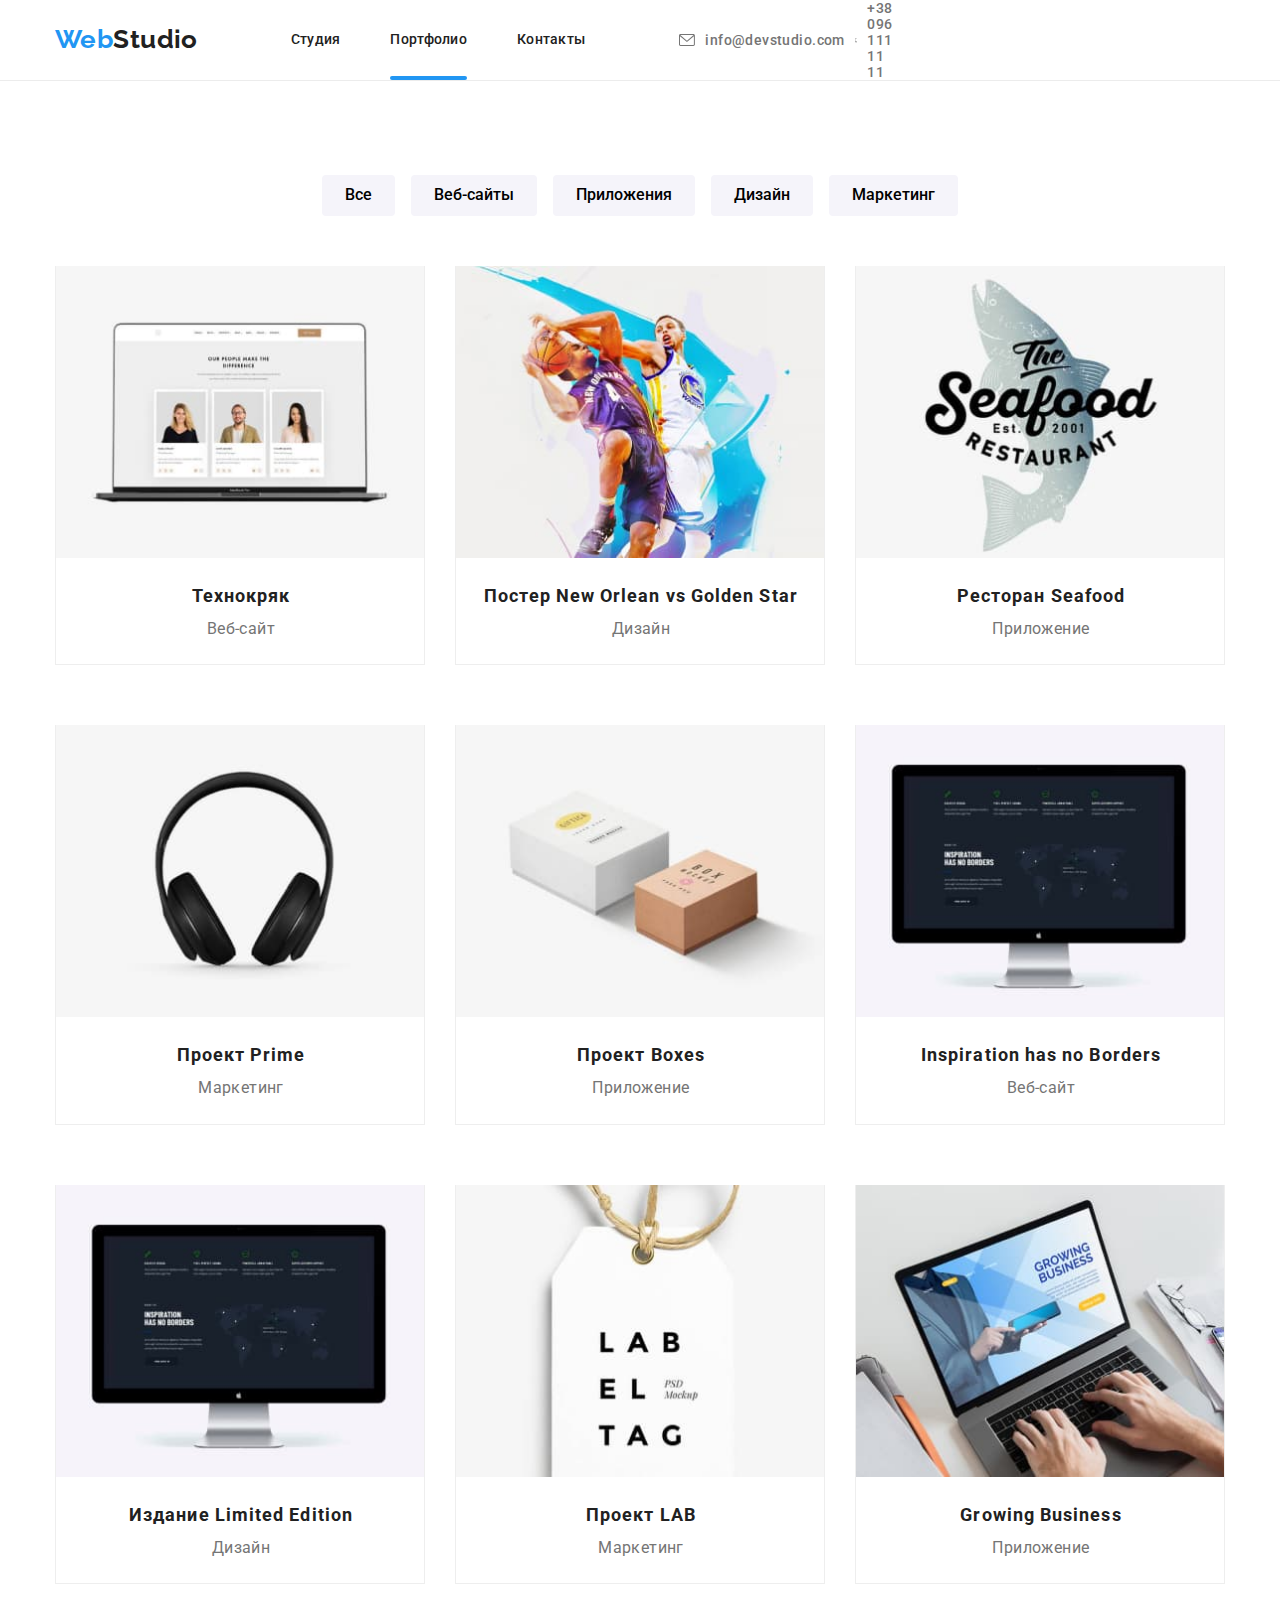
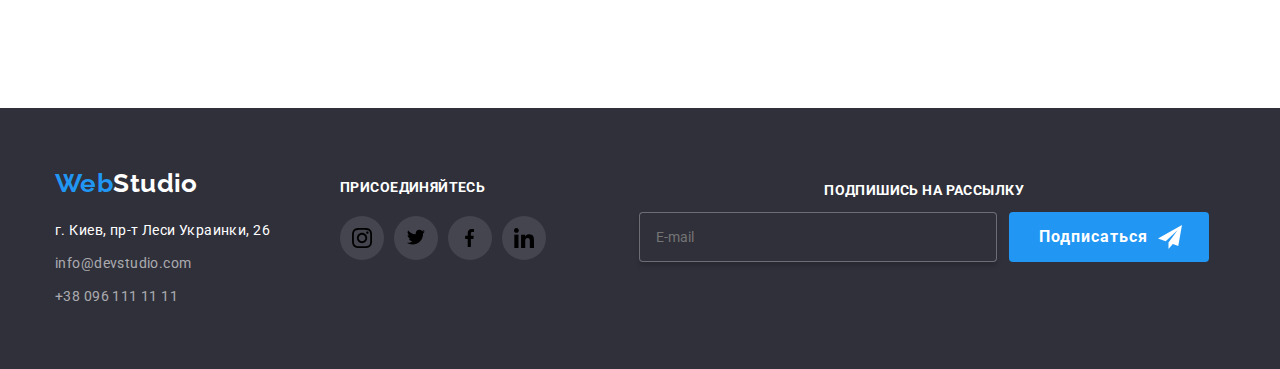
==== commit 863f49e9: "container" ====
--- a/portfolio.html
+++ b/portfolio.html
@@ -50,12 +50,14 @@
         </svg>
 </button>
 <div class="menu-container js-menu-container" id="menu-container" >
-     <button type="button" class="menu-toggle js-close-menu" >
+    <div class="container">
+     
+<div class="mob-container--top">
+    <button type="button" class="menu-toggle js-close-menu" >
         <svg class="" width="40" height="40">
     <use class="icon-cross" href=".//img/symbols-defs.svg#icon-crosss"></use>
     </svg>
 </button>
-<div class="mob-container--top">
     <ul class="menu__nav__list">
         <li class="menu__nav__item"><a href="./index.html" class="menu__nav__link current">Студия</a></li>
         <li class="menu__nav__item"><a href="./portfolio.html" class="menu__nav__link">Портфолио</a></li>
@@ -95,6 +97,7 @@
 <li class="menu__soc--list-item">
     <a href="" class="menu__soc--list-link">LinkedIn</a> </li>
     </ul>
+    </div>
     </div>
     </div>
     </nav>
--- a/css/main.min.css
+++ b/css/main.min.css
@@ -1 +1 @@
-html{-webkit-box-sizing:border-box;box-sizing:border-box}*,*::before,*::after{-webkit-box-sizing:inherit;box-sizing:inherit}:root{--primary-text-color: #757575;--title-text-color: #212121;--text-color-secondary: #FFFFFF;--accent-color: #2196F3}body{color:var(--primary-text-color);background-color:#fff;font-family:Roboto,sans-serif;letter-spacing:.03em;font-size:14px}@media screen and (max-width: 320px){body{overflow:hidden}}textarea{resize:none}ul{list-style:none;margin:0px;padding:0px}img{display:block;height:auto;max-width:100%}.container{margin-left:auto;margin-right:auto;max-width:100%;padding-left:15px;padding-right:15px}@media screen and (min-width: 480px){.container{width:480px}}@media screen and (min-width: 768px){.container{width:768px}}@media screen and (min-width: 1200px){.container{width:1200px}}.header{background-color:#fff;border-top:80px;border-bottom:1px solid #ececec;position:relative}.nav{display:-webkit-box;display:-ms-flexbox;display:flex;-webkit-box-align:center;-ms-flex-align:center;align-items:center}.nav .link :current{color:var(--accent-color)}.nav__list{display:none}@media screen and (min-width: 768px){.nav__list{display:-webkit-box;display:-ms-flexbox;display:flex;margin-left:88px;margin-right:84px}}@media screen and (min-width: 1200px){.nav__list{display:-webkit-box;display:-ms-flexbox;display:flex;margin-left:93px}}.nav__list .nav__link:hover,.nav__list .nav__link:focus{color:var(--accent-color)}.nav__list .nav__link{color:var(--title-text-color);font-weight:500;line-height:1.14;letter-spacing:.02em;padding-top:32px;padding-bottom:32px;text-decoration:none;-webkit-transition-property:color;transition-property:color;-webkit-transition-duration:250ms;transition-duration:250ms;-webkit-transition-timing-function:cubic-bezier(0.4, 0, 0.2, 1);transition-timing-function:cubic-bezier(0.4, 0, 0.2, 1);position:relative}.nav__list .nav__item:not(:last-child){margin-right:50px}.nav__item{display:-webkit-box;display:-ms-flexbox;display:flex}.nav__link.current::after{display:none}@media screen and (min-width: 768px){.nav__link.current::after{content:" ";display:block;width:100%;height:4px;background-color:var(--accent-color);border-radius:2px;position:absolute;left:0;bottom:0;opacity:1;-webkit-transition:250ms cubic-bezier(0.4, 0, 0.2, 1);transition:250ms cubic-bezier(0.4, 0, 0.2, 1)}}.nav__link::after{content:"";display:block;width:100%;height:4px;background-color:var(--accent-color);border-radius:2px;position:absolute;left:0;bottom:0;opacity:0;-webkit-transition:250ms cubic-bezier(0.4, 0, 0.2, 1);transition:250ms cubic-bezier(0.4, 0, 0.2, 1)}@media screen and (min-width: 480px){.nav__link::after{display:none}}.nav__link:hover::after{opacity:1}.menu-toggle{display:block;margin-left:auto;padding:0px;border:none;background-color:rgba(0,0,0,0)}@media screen and (min-width: 768px){.menu-toggle{display:none}}.icon-menu:hover,.icon-menu:focus{fill:var(--accent-color)}.menu-button .icon-cross{display:none}@media screen and (max-width: 767px){.menu-container{padding-top:8px;padding-right:15px;padding-bottom:40px;padding-left:48px;background-color:#fff;text-align:left;font-size:40px;display:none;position:fixed;top:0%;left:0%;width:100%;height:100vh;z-index:1}.menu-container.is-open{display:block}}@media screen and (min-width: 768px){.menu-container{display:-webkit-box;display:-ms-flexbox;display:flex}}@media screen and (min-width: 768px){.menu__nav__list{display:none}}@media screen and (min-width: 768px){.menu__soc{display:none}}.menu__nav__item{margin-bottom:32px}.menu__nav__link{font-size:40px;font-weight:500;color:#212121;text-decoration:none}.menu__nav__link:focus,.menu__nav__link:hover{color:var(--accent-color)}.menu-soc{display:block;-webkit-box-pack:left;-ms-flex-pack:left;justify-content:left;text-align:left}.menu__soc__link--tel{color:var(--accent-color);text-align:left;-webkit-box-pack:left;-ms-flex-pack:left;justify-content:left;text-decoration:none;font-size:34px;font-weight:500;margin-top:274px}.menu__soc__link{color:var(--primary-text-color);font-size:24px;font-weight:500;text-decoration:none;margin-top:32px}.menu__soc--list{display:-webkit-box;display:-ms-flexbox;display:flex;margin-top:64px;margin-right:20px}@media screen and (min-width: 768px){.menu__soc--list{display:none}}.menu__soc--list-item{margin-right:20px;position:relative}.menu__soc--list-link{font-size:18px;font-weight:500;color:var(--accent-color);text-decoration:none}.menu__soc--list-item::after{content:" ";width:1px;height:22px;background-color:rgba(33,33,33,.2);position:absolute;right:-10px;bottom:5px}.menu__soc--list-item::after:hover,.menu__soc--list-item::after:focus{background-color:var(--accent-color)}.soc{display:none}@media screen and (min-width: 768px){.soc{display:block;margin-left:auto}.soc .links:hover,.soc .links:focus{color:var(--accent-color)}}@media screen and (min-width: 1200px){.soc{display:-webkit-box;display:-ms-flexbox;display:flex}}.soc .items+.items{margin-left:50px}.soc .links{color:var(--primary-text-color);font-weight:500;text-decoration:none;margin-top:0px;margin-bottom:0px;-webkit-transition-property:color;transition-property:color;-webkit-transition-duration:250ms;transition-duration:250ms;-webkit-transition-timing-function:cubic-bezier(0.4, 0, 0.2, 1);transition-timing-function:cubic-bezier(0.4, 0, 0.2, 1)}.links{display:-webkit-inline-box;display:-ms-inline-flexbox;display:inline-flex;-webkit-box-align:center;-ms-flex-align:center;align-items:center;margin-bottom:10px}.links::before{content:" ";margin-right:10px}@media screen and (max-width: 768px){.links::before{margin-right:0px}}.soc__link{display:-webkit-box;display:-ms-flexbox;display:flex;-webkit-box-align:center;-ms-flex-align:center;align-items:center;-webkit-box-pack:center;-ms-flex-pack:center;justify-content:center;font-size:12px}@media screen and (min-width: 1200px){.soc__link{font-size:14px}}.soc__icon{fill:currentColor;margin-right:10px}.soc__icon:hover,.soc__icon:focus{fill:var(--accent-color)}@media screen and (max-width: 767px){.soc__icon{display:none;margin-right:0px}}.header__logo{color:var(--accent-color);font-family:Raleway,sans-serif;font-size:24px;line-height:1.19;font-weight:700;text-decoration:none;margin-top:16px;margin-bottom:16px}@media screen and (min-width: 1200px){.header__logo{font-size:26px;margin-top:24px;margin-bottom:25px}}.header__logo--black{color:var(--title-text-color)}.header__logo:hover{color:var(--accent-color)}.header__logo--white{color:var(--text-color-secondary)}.hero{background-color:#2f303a;text-align:center}.overlay{max-width:1630px;max-height:600px;margin-left:auto;margin-right:auto;background-image:-webkit-gradient(linear, left top, right top, from(rgba(47, 48, 58, 0.4)), to(rgba(47, 48, 58, 0.4))),url("../img/mobile.jpg");background-image:linear-gradient(to right, rgba(47, 48, 58, 0.4), rgba(47, 48, 58, 0.4)),url("../img/mobile.jpg");background-repeat:no-repeat;background-size:cover;background-position:center;padding-top:200px;padding-bottom:200px}@media(min-device-pixel-ratio: 2),(-webkit-min-device-pixel-ratio: 2),(min-resolution: 192dpi),(min-resolution: 2dppx){.overlay{background-image:-webkit-gradient(linear, left top, right top, from(rgba(47, 48, 58, 0.4)), to(rgba(47, 48, 58, 0.4))),url("../img/mob-2x.jpg");background-image:linear-gradient(to right, rgba(47, 48, 58, 0.4), rgba(47, 48, 58, 0.4)),url("../img/mob-2x.jpg")}}@media screen and (min-width: 768px){.overlay{background-image:-webkit-gradient(linear, left top, right top, from(rgba(47, 48, 58, 0.4)), to(rgba(47, 48, 58, 0.4))),url("../img/tablet.jpg");background-image:linear-gradient(to right, rgba(47, 48, 58, 0.4), rgba(47, 48, 58, 0.4)),url("../img/tablet.jpg");background-repeat:no-repeat;background-size:cover;background-position:center}}@media screen and (min-width: 768px)and (min-device-pixel-ratio: 2),screen and (min-width: 768px)and (-webkit-min-device-pixel-ratio: 2),screen and (min-width: 768px)and (min-resolution: 192dpi),screen and (min-width: 768px)and (min-resolution: 2dppx){.overlay{background-image:-webkit-gradient(linear, left top, right top, from(rgba(47, 48, 58, 0.4)), to(rgba(47, 48, 58, 0.4))),url("../img/lap-2x.jpg");background-image:linear-gradient(to right, rgba(47, 48, 58, 0.4), rgba(47, 48, 58, 0.4)),url("../img/lap-2x.jpg")}}@media screen and (min-width: 1200px){.overlay{background-image:-webkit-gradient(linear, left top, right top, from(rgba(47, 48, 58, 0.4)), to(rgba(47, 48, 58, 0.4))),url("../img/Img16.jpg");background-image:linear-gradient(to right, rgba(47, 48, 58, 0.4), rgba(47, 48, 58, 0.4)),url("../img/Img16.jpg");background-repeat:no-repeat;background-size:cover;background-position:center}}@media screen and (min-width: 1200px)and (min-device-pixel-ratio: 2),screen and (min-width: 1200px)and (-webkit-min-device-pixel-ratio: 2),screen and (min-width: 1200px)and (min-resolution: 192dpi),screen and (min-width: 1200px)and (min-resolution: 2dppx){.overlay{background-image:-webkit-gradient(linear, left top, right top, from(rgba(47, 48, 58, 0.4)), to(rgba(47, 48, 58, 0.4))),url("../img/des-2x.jpg");background-image:linear-gradient(to right, rgba(47, 48, 58, 0.4), rgba(47, 48, 58, 0.4)),url("../img/des-2x.jpg")}}.hero__title{color:var(--text-color-secondary);font-size:#000;line-height:1.36;font-weight:900;text-align:Center;Letter-spacing:.06em;margin-top:0px;margin-bottom:30px;font-size:26px}@media screen and (min-width: 1200px){.hero__title{font-size:44px}}.button{color:var(--text-color-secondary);background-color:#2196f3;font-weight:700;font-size:16px;line-height:1.88;letter-spacing:.06em;text-decoration:none;border-radius:4px;padding:10px 32px;min-width:200px;display:inline-block;text-align:center;border:1px solid rgba(0,0,0,0);margin:0px;cursor:pointer}.backdrop{position:fixed;top:0;left:0;width:100%;height:100%;background-color:rgba(0,0,0,.2);opacity:1;-webkit-transition:opacity 250ms cubic-bezier(0.4, 0, 0.2, 1);transition:opacity 250ms cubic-bezier(0.4, 0, 0.2, 1);padding:93px 15px;overflow-y:scroll;z-index:1}.backdrop .is-hidden{opacity:0;visibility:hidden;pointer-events:none}.is-hidden{opacity:0;visibility:hidden;pointer-events:none}.backdrop.is-hidden .modal{-webkit-transform:translate(-50%, -50%) scale(1.1);transform:translate(-50%, -50%) scale(1.1)}.modal{position:absolute;top:50%;left:50%;-webkit-transform:translate(-50%, -50%) scale(1);transform:translate(-50%, -50%) scale(1);min-height:609px;min-width:450px;padding:40px;text-align:left;background-color:#fff;-webkit-transition:-webkit-transform 250ms cubic-bezier(0.4, 0, 0.2, 1);transition:-webkit-transform 250ms cubic-bezier(0.4, 0, 0.2, 1);transition:transform 250ms cubic-bezier(0.4, 0, 0.2, 1);transition:transform 250ms cubic-bezier(0.4, 0, 0.2, 1), -webkit-transform 250ms cubic-bezier(0.4, 0, 0.2, 1);border-radius:4px}@media screen and (min-width: 1200px){.modal{min-width:528px;min-height:581px}}.modal__text{font-weight:700;font-size:20px;line-height:1.15;color:#212121;margin-bottom:12px;margin-top:0px;display:-webkit-box;display:-ms-flexbox;display:flex;-webkit-box-pack:center;-ms-flex-pack:center;justify-content:center;-webkit-box-align:center;-ms-flex-align:center;align-items:center}.modal-form__input{width:100%;height:40px;border:1px solid rgba(33,33,33,.2);border-radius:4px;padding-left:42px}.modal-form__input:focus{border:1px solid #2196f3;outline:none}.modal-form__input:focus+.modal-label__icon{fill:var(--accent-color)}.modal-form__label{font-size:12px;color:#757575;text-align:left;display:block;margin-bottom:4px}.modal-form__check-text{display:-webkit-box;display:-ms-flexbox;display:flex;-ms-flex-wrap:wrap;flex-wrap:wrap;font-size:12px}.modal-form__check-text::before{content:" ";width:16px;height:15px;border:2px solid #212121;border-radius:4px;margin-right:8.38px}@media screen and (min-width: 1200px){.modal-form__check-text::before{margin-left:13px}}.modal-form__check{appearance:none;-webkit-appearance:none;-moz-appearance:none;position:absolute}.modal-form__check.modal-form__check:checked+.modal-form__check-text::before{background-color:var(--accent-color);background-image:url(../img/check.svg);background-repeat:no-repeat;background-position:center;border:none}.modal-form__text{width:100%;height:120px;border:1px solid rgba(33,33,33,.2);border-radius:4px;padding-top:12px;padding-bottom:12px;padding-left:16px;padding-right:16px;margin-bottom:20px}.modal-form__text:focus{border:1px solid #2196f3;outline:none}.input-wrap{position:relative;display:block;margin-bottom:10px}.modal-label__icon{position:absolute;top:50%;left:9px;width:12px;height:12px;display:inline-block;-webkit-transform:translateY(-50%);transform:translateY(-50%);color:#212121}.modal-label__icon:hover,.modal-label__icon:focus{color:var(--accent-color)}.modal-form__check-conditions{color:var(--accent-color);cursor:pointer;text-decoration:underline;margin-left:2px}.modal__button{width:30px;height:30px;border:1px solid rgba(0,0,0,.1);border-radius:50%;background-color:#fff;position:absolute;top:8px;right:8px}.modal__icon{-webkit-box-pack:center;-ms-flex-pack:center;justify-content:center;fill:solid #000}.modal__icon:hover,.modal__icon:focus{fill:var(--accent-color)}.modal-form__button{display:-webkit-box;display:-ms-flexbox;display:flex;-webkit-box-pack:center;-ms-flex-pack:center;justify-content:center;text-align:center}.modal-form__submit-button{color:var(--text-color-secondary);background-color:#2196f3;font-weight:700;font-size:16px;line-height:1.88;letter-spacing:.06em;text-decoration:none;border-radius:4px;padding:10px 55px;min-width:200px;min-height:50px;display:inline-block;text-align:center;-webkit-box-pack:center;-ms-flex-pack:center;justify-content:center;border:1px solid rgba(0,0,0,0);margin-top:30px;cursor:pointer}.content{padding-top:60px;padding-bottom:60px;text-align:center}@media screen and (min-width: 768px){.content{min-width:768px}}@media screen and (min-width: 1200px){.content{min-width:1200px;padding-top:94px;padding-bottom:94px}}.content__title{color:var(--title-text-color);font-weight:700;font-size:28px;line-height:1.17;text-align:center;margin-top:0;margin-bottom:50px}@media screen and (min-width: 1200px){.content__title{margin-bottom:50px;font-size:36px}}.content.no-padding{padding-top:0px;padding-bottom:0px}.content.half-padding{padding-top:0px;padding-bottom:94px}.feature-list__title{color:var(--title-text-color);font-weight:700;font-size:14px;line-height:1.14;margin-top:0px;margin-bottom:10px;width:calc(100% - 30px);-webkit-box-pack:center;-ms-flex-pack:center;justify-content:center;text-align:center}@media screen and (min-width: 768px){.feature-list__title{width:354px;-webkit-box-pack:left;-ms-flex-pack:left;justify-content:left;text-align:left}}@media screen and (min-width: 1200px){.feature-list__title{width:270px}}.feature-list{display:-webkit-box;display:-ms-flexbox;display:flex;-ms-flex-wrap:wrap;flex-wrap:wrap;gap:30px}.feature{display:none}.feature-list__item{margin-right:0px}.feature-list__item:last-child{margin-right:0px}.feature-list__link{height:120px;background-color:#f5f4fa;display:-webkit-box;display:-ms-flexbox;display:flex;-ms-flex-wrap:wrap;flex-wrap:wrap;gap:30px;-webkit-box-align:center;-ms-flex-align:center;align-items:center;-webkit-box-pack:center;-ms-flex-pack:center;justify-content:center;margin-bottom:30px;margin-left:0px;margin-right:0px;border-radius:4px;max-width:450px}@media screen and (min-width: 768px){.feature-list__link{width:354px;margin-left:0px;margin-right:0px}}@media screen and (min-width: 1200px){.feature-list__link{width:270px;margin-left:0px;margin-right:0px}}.feature-list__icon:hover,.feature-list__icon:focus{fill:#2196f3}.feature-list__about{margin-top:0px;margin-left:15px;margin-right:15px;padding:0px;line-height:1.71;max-width:450px}@media screen and (min-width: 768px){.feature-list__about{width:354px;margin-left:0px;margin-right:0px}}@media screen and (min-width: 1200px){.feature-list__about{width:270px;margin-left:0px;margin-right:0px}}.gallery{display:none}@media screen and (min-width: 1200px){.gallery{display:-webkit-box;display:-ms-flexbox;display:flex}}.gallery__list{display:-webkit-box;display:-ms-flexbox;display:flex;text-align:center;-webkit-box-pack:center;-ms-flex-pack:center;justify-content:center;margin:0px;padding:0px;-ms-flex-wrap:wrap;flex-wrap:wrap}.gallery__list>.gallery__item{padding:0px}.gallery__list .gallery__item+.gallery__item{margin-left:30px}.gallery__thumb{position:relative;overflow:hidden}.gallery__overlay{font-size:14px;font-weight:700;line-height:1.17;color:#fff;background-color:rgba(47,48,58,.8);letter-spacing:.03em;width:370px;height:70px;padding-bottom:27px;padding-top:27px;padding-left:auto;padding-right:auto;margin:0px;text-align:center;-webkit-box-pack:center;-ms-flex-pack:center;justify-content:center;display:-webkit-box;display:-ms-flexbox;display:flex;position:absolute;bottom:0;-webkit-transition:-webkit-transform 250ms cubic-bezier(0.4, 0, 0.2, 1);transition:-webkit-transform 250ms cubic-bezier(0.4, 0, 0.2, 1);transition:transform 250ms cubic-bezier(0.4, 0, 0.2, 1);transition:transform 250ms cubic-bezier(0.4, 0, 0.2, 1), -webkit-transform 250ms cubic-bezier(0.4, 0, 0.2, 1)}.socials{display:-webkit-box;display:-ms-flexbox;display:flex;padding-top:0px;padding-bottom:30px;-webkit-box-pack:center;-ms-flex-pack:center;justify-content:center}.socials__item{width:44px;height:44px;margin-right:10px}.socials__item:last-child{margin-right:0px}.socials__link{width:100%;height:100%;background-color:#fff;border-radius:50%;display:-webkit-box;display:-ms-flexbox;display:flex;-webkit-box-align:center;-ms-flex-align:center;align-items:center;-webkit-box-pack:center;-ms-flex-pack:center;justify-content:center;-webkit-transition-property:background-color;transition-property:background-color;-webkit-transition-duration:250ms;transition-duration:250ms;-webkit-transition-timing-function:cubic-bezier(0.4, 0, 0.2, 1);transition-timing-function:cubic-bezier(0.4, 0, 0.2, 1)}.socials__link:hover,.socials__link:focus{background-color:#2196f3}.socials__link:hover .socials__icon,.socials__link:focus .socials__icon{fill:#fff}.socials__link--dark{width:100%;height:100%;background-color:rgba(255,255,255,.1);border-radius:50%;display:-webkit-box;display:-ms-flexbox;display:flex;-webkit-box-align:center;-ms-flex-align:center;align-items:center;-webkit-box-pack:center;-ms-flex-pack:center;justify-content:center;-webkit-transition-property:background-color;transition-property:background-color;-webkit-transition-duration:250ms;transition-duration:250ms;-webkit-transition-timing-function:cubic-bezier(0.4, 0, 0.2, 1);transition-timing-function:cubic-bezier(0.4, 0, 0.2, 1)}.socials__link--dark:hover,.socials__link--dark:focus{background-color:#2196f3}.socials__icon{fill:#afb1b8;-webkit-transition-property:fill;transition-property:fill;-webkit-transition-duration:250ms;transition-duration:250ms;-webkit-transition-timing-function:cubic-bezier(0.4, 0, 0.2, 1);transition-timing-function:cubic-bezier(0.4, 0, 0.2, 1)}.socials__icon--white{fill:#fff}.socials__list{display:-webkit-box;display:-ms-flexbox;display:flex;padding-top:0px;padding-bottom:30px;-webkit-box-pack:center;-ms-flex-pack:center;justify-content:center}.socials__title{font-size:14px;font-weight:700;line-height:1.14;color:var(--text-color-secondary);padding-bottom:0px;margin-bottom:20px}.flex-container{display:-webkit-box;display:-ms-flexbox;display:flex;-ms-flex-wrap:wrap;flex-wrap:wrap;margin-left:0px;gap:30px;padding:0px}.flex-elements{width:100%;margin-bottom:30px;border:1px solid #eee;border-top:none;-webkit-transition-property:-webkit-box-shadow;transition-property:-webkit-box-shadow;transition-property:box-shadow;transition-property:box-shadow, -webkit-box-shadow;-webkit-transition-duration:250ms;transition-duration:250ms;-webkit-transition-timing-function:cubic-bezier(0.4, 0, 0.2, 1);transition-timing-function:cubic-bezier(0.4, 0, 0.2, 1)}.flex-elements:hover,.flex-elements:focus{-webkit-box-shadow:1px 4px 6px rgba(0,0,0,.16),0px 4px 4px rgba(0,0,0,.06),0px 1px 1px rgba(0,0,0,.12);box-shadow:1px 4px 6px rgba(0,0,0,.16),0px 4px 4px rgba(0,0,0,.06),0px 1px 1px rgba(0,0,0,.12)}.flex-elements:nth-child(3n):nth-last-child(-n+3){margin-bottom:0px}.flex-element{max-width:100%}@media screen and (min-width: 768px){.flex-element{width:354px}}@media screen and (min-width: 1200px){.flex-element{width:270px}}.flex-element:nth-child(2n){margin-right:0px}.flex-element:nth-last-child(-n+4){margin-bottom:0px}.btn__nav{display:-webkit-box;display:-ms-flexbox;display:flex;-ms-flex-wrap:wrap;flex-wrap:wrap;width:100%;text-align:left;-webkit-box-pack:left;-ms-flex-pack:left;justify-content:left;margin-top:10px;margin-bottom:46px;grid-gap:8px;grid-row-gap:15px}@media screen and (min-width: 768px){.btn__nav{text-align:center;-webkit-box-pack:center;-ms-flex-pack:center;justify-content:center}}@media screen and (min-width: 1200px){.btn__nav{-webkit-box-pack:center;-ms-flex-pack:center;justify-content:center;margin-top:0px;margin-bottom:50px;padding:0px}}.btn__nav .btn__item+.btn__item{margin-left:8px}.btn__nav .btn__style:hover,.btn__nav .btn__style:focus{color:var(--text-color-secondary);background-color:var(--accent-color);-webkit-box-shadow:0px 3px 1px rgba(0,0,0,.1),0px 1px 2px rgba(0,0,0,.08),0px 2px 2px rgba(0,0,0,.12);box-shadow:0px 3px 1px rgba(0,0,0,.1),0px 1px 2px rgba(0,0,0,.08),0px 2px 2px rgba(0,0,0,.12)}.btn__style{font-family:roboto;font-size:16px;line-height:1.63;font-weight:500;background-color:#f5f4fa;border-radius:4px;padding:6px 22px;min-width:73px;display:inline-block;text-align:center;border:1px solid rgba(0,0,0,0);-webkit-transition-property:all;transition-property:all;-webkit-transition-duration:250ms;transition-duration:250ms;-webkit-transition-timing-function:cubic-bezier(0.4, 0, 0.2, 1);transition-timing-function:cubic-bezier(0.4, 0, 0.2, 1)}.btn__style:hover,.btn__style:focus{color:var(--text-color-secondary);background-color:var(--accent-color);-webkit-box-shadow:0px 3px 1px rgba(0,0,0,.1),0px 1px 2px rgba(0,0,0,.08),0px 2px 2px rgba(0,0,0,.12);box-shadow:0px 3px 1px rgba(0,0,0,.1),0px 1px 2px rgba(0,0,0,.08),0px 2px 2px rgba(0,0,0,.12)}.card-set{background-color:#f5f4fa}.card-set__item{background-color:#fff;-webkit-box-shadow:0px 2px 1px rgba(0,0,0,.2),0px 1px 1px rgba(0,0,0,.14),0px 1px 3px rgba(0,0,0,.12);box-shadow:0px 2px 1px rgba(0,0,0,.2),0px 1px 1px rgba(0,0,0,.14),0px 1px 3px rgba(0,0,0,.12);margin-bottom:30px;width:100%}@media screen and (min-width: 768px){.card-set__item{width:354px}}@media screen and (min-width: 1200px){.card-set__item{width:270px}}.card-set__list{padding-top:30px;padding-bottom:16px;width:100%}@media screen and (min-width: 768px){.card-set__list{width:354px}}@media screen and (min-width: 1200px){.card-set__list{width:270px}}.card-set__item-title{color:var(--title-text-color);font-weight:500;font-size:16px;line-height:1.19;margin-top:0px;margin-bottom:10px;text-align:center}.card-set__top-text{color:var(--primary-text-color);font-size:16px;line-height:1.19;margin:0px;text-align:center}.portfolio{margin:0px;padding:0px;display:none}.portfolio__link{text-decoration:none}.portfolio__thumb{position:relative;overflow:hidden}.portfolio__thumb:hover .portfolio__text{-webkit-transform:translateY(0);transform:translateY(0)}.portfolio__text{font-size:18px;line-height:1.56;color:#fff;background-color:#2196f3;letter-spacing:.03em;max-width:450px;height:100%;padding-bottom:63px;padding-top:63px;padding-left:24px;padding-right:24px;margin:0px;text-align:left;-webkit-box-pack:center;-ms-flex-pack:center;justify-content:center;display:-webkit-box;display:-ms-flexbox;display:flex;position:absolute;top:0;-webkit-transform:translateY(100%);transform:translateY(100%);-webkit-transition:-webkit-transform 250ms cubic-bezier(0.4, 0, 0.2, 1);transition:-webkit-transform 250ms cubic-bezier(0.4, 0, 0.2, 1);transition:transform 250ms cubic-bezier(0.4, 0, 0.2, 1);transition:transform 250ms cubic-bezier(0.4, 0, 0.2, 1), -webkit-transform 250ms cubic-bezier(0.4, 0, 0.2, 1)}@media screen and (min-width: 768px){.portfolio__text{width:354px}}@media screen and (min-width: 1200px){.portfolio__text{width:370px}}.portfolio__item{background-color:#fff;margin-right:0px}@media screen and (min-width: 768px){.portfolio__item{width:354px}}@media screen and (min-width: 1200px){.portfolio__item{width:370px}}.portfolio__group{padding-top:20px;padding-bottom:20px;padding-left:24px;padding-right:24px;margin:0px;width:100%;-webkit-box-pack:left;-ms-flex-pack:left;justify-content:left;text-align:left}@media screen and (min-width: 768px){.portfolio__group{width:354px}}@media screen and (min-width: 1200px){.portfolio__group{width:370px;-webkit-box-pack:center;-ms-flex-pack:center;justify-content:center;text-align:center}}@media screen and (min-width: 768px){.first{padding-bottom:56px}}@media screen and (min-width: 1200px){.first{padding-bottom:20px}}.portfolio-group__title{color:var(--title-text-color);font-weight:700;font-size:18px;line-height:2;letter-spacing:.06em;margin-bottom:4px;margin:0px}.portfolio-group__about{color:#757575;font-size:16px;line-height:1.88;margin:0px;padding:0px}.client{padding-top:60px;padding-bottom:60px}@media screen and (min-width: 1200px){.client{padding-top:94px;padding-bottom:94px}}.client__title{color:var(--title-text-color);font-size:28px;font-weight:700;line-height:1.17;text-align:center;margin-top:0px;margin-bottom:30px}@media screen and (min-width: 1200px){.client__title{margin-bottom:50px;font-size:36px}}.client__list{display:-webkit-box;display:-ms-flexbox;display:flex;-ms-flex-wrap:wrap;flex-wrap:wrap;gap:30px;-webkit-box-pack:center;-ms-flex-pack:center;justify-content:center;-webkit-box-align:center;-ms-flex-align:center;align-items:center}.client__item{height:92px;border:1px Solid #afb1b8;border-radius:4px;width:210px}@media screen and (min-width: 768px){.client__item{width:226px}}@media screen and (min-width: 1200px){.client__item{width:170px}}.client__item:hover,.client__item:focus{border:1px Solid #2196f3}.client__item:last-child{margin-right:0px}.client__link{width:100%;height:100%;background-color:#fff;display:-webkit-box;display:-ms-flexbox;display:flex;-webkit-box-align:center;-ms-flex-align:center;align-items:center;-webkit-box-pack:center;-ms-flex-pack:center;justify-content:center;-webkit-transition-property:background-color;transition-property:background-color;-webkit-transition-duration:250ms;transition-duration:250ms;-webkit-transition-timing-function:cubic-bezier(0.4, 0, 0.2, 1);transition-timing-function:cubic-bezier(0.4, 0, 0.2, 1)}.client__link:hover .client__icon,.client__link:focus .client__icon{fill:#2196f3}.client__icon{fill:#afb1b8;-webkit-transition-property:fill;transition-property:fill;-webkit-transition-duration:250ms;transition-duration:250ms;-webkit-transition-timing-function:cubic-bezier(0.4, 0, 0.2, 1);transition-timing-function:cubic-bezier(0.4, 0, 0.2, 1)}.footer__wrap{display:-webkit-box;display:-ms-flexbox;display:flex;-ms-flex-wrap:wrap;flex-wrap:wrap}@media screen and (max-width: 767px){.footer__wrap{display:none}}.footer__adress{margin-right:165px;margin-left:76px;-webkit-box-pack:center;-ms-flex-pack:center;justify-content:center;text-align:center}@media screen and (min-width: 1200px){.footer__adress{margin-right:70px;margin-left:0px;text-align:left;-webkit-box-pack:left;-ms-flex-pack:left;justify-content:left}}.footer__adress--info{color:rgba(255,255,255,.6);line-height:1.71;text-decoration:none;font-style:normal;margin:0px;-webkit-transition-property:color;transition-property:color;-webkit-transition-duration:250ms;transition-duration:250ms;-webkit-transition-timing-function:cubic-bezier(0.4, 0, 0.2, 1);transition-timing-function:cubic-bezier(0.4, 0, 0.2, 1)}.footer__nav{text-decoration:none;padding:0px;margin:0px}.footer__nav .footer__adress--map:hover,.footer__nav .footer__adress--map:focus{color:var(--accent-color)}.footer__nav .footer__adress--info:hover,.footer__nav .footer__adress--info:focus{color:var(--text-color-secondary);background-color:var(--accent-color)}.footer__wrap .container{display:-webkit-box;display:-ms-flexbox;display:flex}@media screen and (min-width: 768px){.footer__wrap .container{margin-left:76px}}.footer{background-color:#2f303a;padding-top:60px;padding-bottom:60px}.footer__nav--item{margin-top:20px;margin-bottom:9px}.footer__nav--items{margin-top:0px;margin-bottom:9px}.footer__adress--map{color:var(--text-color-secondary);line-height:1.71;text-decoration:none;font-style:normal;margin:0px}.footer-content{display:none}@media screen and (min-width: 768px){.footer-content{display:-webkit-box;display:-ms-flexbox;display:flex;-ms-flex-wrap:wrap;flex-wrap:wrap;-webkit-box-pack:center;-ms-flex-pack:center;justify-content:center;text-align:center;margin-top:60px}}@media screen and (min-width: 1200px){.footer-content{margin-left:93px;margin-top:0px;display:block}}.footer-content__title{color:var(--text-color-secondary);font-weight:700}.footer-content__block{display:block;-webkit-box-pack:center;-ms-flex-pack:center;justify-content:center;text-align:center}@media screen and (min-width: 1200px){.footer-content__block{display:-webkit-inline-box;display:-ms-inline-flexbox;display:inline-flex}}.footer-content__input{min-width:450px;height:50px;margin-bottom:30px;background-color:#2f303a;border-radius:4px;padding-left:16px;border:1px solid rgba(255,255,255,.3);-webkit-box-shadow:0px 4px 4px rgba(0,0,0,.15);box-shadow:0px 4px 4px rgba(0,0,0,.15)}.footer-content__input:focus{border-color:#2196f3;color:#ececec}@media screen and (min-width: 1200px){.footer-content__input{min-width:358px}}.footer-content__button{color:var(--text-color-secondary);background-color:#2196f3;font-weight:700;font-size:16px;line-height:1.88;letter-spacing:.06em;border-radius:4px;text-align:left;padding-left:29px;cursor:pointer;margin-left:12px;width:200px;height:50px;position:relative;border:1px solid rgba(0,0,0,0)}.footer-content__icon{width:24px;height:24px;fill:#fff;margin-left:10px;position:absolute;top:50%;-webkit-transform:translateY(-50%);transform:translateY(-50%)}.online{-webkit-box-pack:center;-ms-flex-pack:center;justify-content:center;text-align:center}@media screen and (max-width: 767px){.online{display:none}}@media screen and (min-width: 1200px){.online{-webkit-box-pack:left;-ms-flex-pack:left;justify-content:left;text-align:left}}@media screen and (min-width: 768px){.footer__mobile{display:none}}.footer__mobile__wrap{-webkit-box-pack:center;-ms-flex-pack:center;justify-content:center;text-align:center}.footer__mobile__nav{margin-bottom:60px;margin-top:20px}.footer__mobile__nav--item{margin-bottom:8px}.footer-content__block-mobile{display:block}.footer-content__input-mobile{margin-bottom:20px;min-width:100%;height:50px;background-color:#2f303a;border-radius:4px;padding-left:16px;border:1px solid rgba(255,255,255,.3);-webkit-box-shadow:0px 4px 4px rgba(0,0,0,.15);box-shadow:0px 4px 4px rgba(0,0,0,.15)}.footer-content__input-mobile:focus{border-color:#2196f3;color:#ececec}/*# sourceMappingURL=main.min.css.map */+html{-webkit-box-sizing:border-box;box-sizing:border-box}*,*::before,*::after{-webkit-box-sizing:inherit;box-sizing:inherit}:root{--primary-text-color: #757575;--title-text-color: #212121;--text-color-secondary: #FFFFFF;--accent-color: #2196F3}body{color:var(--primary-text-color);background-color:#fff;font-family:Roboto,sans-serif;letter-spacing:.03em;font-size:14px}@media screen and (max-width: 320px){body{overflow:hidden}}textarea{resize:none}ul{list-style:none;margin:0px;padding:0px}img{display:block;height:auto;max-width:100%}.container{margin-left:auto;margin-right:auto;max-width:100%;padding-left:15px;padding-right:15px}@media screen and (min-width: 480px){.container{width:480px}}@media screen and (min-width: 768px){.container{width:768px}}@media screen and (min-width: 1200px){.container{width:1200px}}.header{background-color:#fff;border-top:80px;border-bottom:1px solid #ececec;position:relative}.nav{display:-webkit-box;display:-ms-flexbox;display:flex;-webkit-box-align:center;-ms-flex-align:center;align-items:center}.nav .link :current{color:var(--accent-color)}.nav__list{display:none}@media screen and (min-width: 768px){.nav__list{display:-webkit-box;display:-ms-flexbox;display:flex;margin-left:88px;margin-right:84px}}@media screen and (min-width: 1200px){.nav__list{display:-webkit-box;display:-ms-flexbox;display:flex;margin-left:93px}}.nav__list .nav__link:hover,.nav__list .nav__link:focus{color:var(--accent-color)}.nav__list .nav__link{color:var(--title-text-color);font-weight:500;line-height:1.14;letter-spacing:.02em;padding-top:32px;padding-bottom:32px;text-decoration:none;-webkit-transition-property:color;transition-property:color;-webkit-transition-duration:250ms;transition-duration:250ms;-webkit-transition-timing-function:cubic-bezier(0.4, 0, 0.2, 1);transition-timing-function:cubic-bezier(0.4, 0, 0.2, 1);position:relative}.nav__list .nav__item:not(:last-child){margin-right:50px}.nav__item{display:-webkit-box;display:-ms-flexbox;display:flex}.nav__link.current::after{display:none}@media screen and (min-width: 768px){.nav__link.current::after{content:" ";display:block;width:100%;height:4px;background-color:var(--accent-color);border-radius:2px;position:absolute;left:0;bottom:0;opacity:1;-webkit-transition:250ms cubic-bezier(0.4, 0, 0.2, 1);transition:250ms cubic-bezier(0.4, 0, 0.2, 1)}}.nav__link::after{content:"";display:block;width:100%;height:4px;background-color:var(--accent-color);border-radius:2px;position:absolute;left:0;bottom:0;opacity:0;-webkit-transition:250ms cubic-bezier(0.4, 0, 0.2, 1);transition:250ms cubic-bezier(0.4, 0, 0.2, 1)}@media screen and (min-width: 480px){.nav__link::after{display:none}}.nav__link:hover::after{opacity:1}.menu-toggle{display:block;margin-left:auto;padding:0px;border:none;background-color:rgba(0,0,0,0)}@media screen and (min-width: 768px){.menu-toggle{display:none}}.icon-menu:hover,.icon-menu:focus{fill:var(--accent-color)}.menu-button .icon-cross{display:none}@media screen and (max-width: 767px){.menu-container{padding-top:8px;padding-right:15px;padding-bottom:40px;padding-left:48px;background-color:#fff;text-align:left;font-size:40px;display:none;position:fixed;top:0%;left:0%;width:100%;height:100vh;z-index:1}.menu-container.is-open{display:block}.menu-container .container{display:-webkit-box;display:-ms-flexbox;display:flex;-webkit-box-orient:vertical;-webkit-box-direction:normal;-ms-flex-direction:column;flex-direction:column;-webkit-box-pack:justify;-ms-flex-pack:justify;justify-content:space-between;height:100%;padding-left:0px}}@media screen and (min-width: 768px){.menu-container{display:-webkit-box;display:-ms-flexbox;display:flex}}@media screen and (min-width: 768px){.menu__nav__list{display:none}}@media screen and (min-width: 768px){.menu__soc{display:none}}.menu__nav__item{margin-bottom:32px}.menu__nav__link{font-size:40px;font-weight:500;color:#212121;text-decoration:none}.menu__nav__link:focus,.menu__nav__link:hover{color:var(--accent-color)}.menu-soc{display:block;-webkit-box-pack:left;-ms-flex-pack:left;justify-content:left;text-align:left;margin-bottom:54px}.menu__soc__link--tel{color:var(--accent-color);text-align:left;-webkit-box-pack:left;-ms-flex-pack:left;justify-content:left;text-decoration:none;font-size:34px;font-weight:500}.menu__soc__link{color:var(--primary-text-color);font-size:24px;font-weight:500;text-decoration:none;margin-top:32px}.menu__soc--list{display:-webkit-box;display:-ms-flexbox;display:flex;margin-right:20px;margin-top:54px}@media screen and (min-width: 768px){.menu__soc--list{display:none}}.menu__soc--list-item{margin-right:20px;position:relative}.menu__soc--list-link{font-size:18px;font-weight:500;color:var(--accent-color);text-decoration:none}.menu__soc--list-item::after{content:" ";width:1px;height:22px;background-color:rgba(33,33,33,.2);position:absolute;right:-10px;bottom:5px}.menu__soc--list-item::after:hover,.menu__soc--list-item::after:focus{background-color:var(--accent-color)}.soc{display:none}@media screen and (min-width: 768px){.soc{display:block;margin-left:auto}.soc .links:hover,.soc .links:focus{color:var(--accent-color)}}@media screen and (min-width: 1200px){.soc{display:-webkit-box;display:-ms-flexbox;display:flex}}.soc .items+.items{margin-left:50px}.soc .links{color:var(--primary-text-color);font-weight:500;text-decoration:none;margin-top:0px;margin-bottom:0px;-webkit-transition-property:color;transition-property:color;-webkit-transition-duration:250ms;transition-duration:250ms;-webkit-transition-timing-function:cubic-bezier(0.4, 0, 0.2, 1);transition-timing-function:cubic-bezier(0.4, 0, 0.2, 1)}.links{display:-webkit-inline-box;display:-ms-inline-flexbox;display:inline-flex;-webkit-box-align:center;-ms-flex-align:center;align-items:center;margin-bottom:10px}.links::before{content:" ";margin-right:10px}@media screen and (max-width: 768px){.links::before{margin-right:0px}}.soc__link{display:-webkit-box;display:-ms-flexbox;display:flex;-webkit-box-align:center;-ms-flex-align:center;align-items:center;-webkit-box-pack:center;-ms-flex-pack:center;justify-content:center;font-size:12px}@media screen and (min-width: 1200px){.soc__link{font-size:14px}}.soc__icon{fill:currentColor;margin-right:10px}.soc__icon:hover,.soc__icon:focus{fill:var(--accent-color)}@media screen and (max-width: 767px){.soc__icon{display:none;margin-right:0px}}.header__logo{color:var(--accent-color);font-family:Raleway,sans-serif;font-size:24px;line-height:1.19;font-weight:700;text-decoration:none;margin-top:16px;margin-bottom:16px}@media screen and (min-width: 1200px){.header__logo{font-size:26px;margin-top:24px;margin-bottom:25px}}.header__logo--black{color:var(--title-text-color)}.header__logo:hover{color:var(--accent-color)}.header__logo--white{color:var(--text-color-secondary)}.hero{background-color:#2f303a;text-align:center}.overlay{max-width:1630px;max-height:600px;margin-left:auto;margin-right:auto;background-image:-webkit-gradient(linear, left top, right top, from(rgba(47, 48, 58, 0.4)), to(rgba(47, 48, 58, 0.4))),url("../img/mobile.jpg");background-image:linear-gradient(to right, rgba(47, 48, 58, 0.4), rgba(47, 48, 58, 0.4)),url("../img/mobile.jpg");background-repeat:no-repeat;background-size:cover;background-position:center;padding-top:200px;padding-bottom:200px}@media(min-device-pixel-ratio: 2),(-webkit-min-device-pixel-ratio: 2),(min-resolution: 192dpi),(min-resolution: 2dppx){.overlay{background-image:-webkit-gradient(linear, left top, right top, from(rgba(47, 48, 58, 0.4)), to(rgba(47, 48, 58, 0.4))),url("../img/mob-2x.jpg");background-image:linear-gradient(to right, rgba(47, 48, 58, 0.4), rgba(47, 48, 58, 0.4)),url("../img/mob-2x.jpg")}}@media screen and (min-width: 768px){.overlay{background-image:-webkit-gradient(linear, left top, right top, from(rgba(47, 48, 58, 0.4)), to(rgba(47, 48, 58, 0.4))),url("../img/tablet.jpg");background-image:linear-gradient(to right, rgba(47, 48, 58, 0.4), rgba(47, 48, 58, 0.4)),url("../img/tablet.jpg");background-repeat:no-repeat;background-size:cover;background-position:center}}@media screen and (min-width: 768px)and (min-device-pixel-ratio: 2),screen and (min-width: 768px)and (-webkit-min-device-pixel-ratio: 2),screen and (min-width: 768px)and (min-resolution: 192dpi),screen and (min-width: 768px)and (min-resolution: 2dppx){.overlay{background-image:-webkit-gradient(linear, left top, right top, from(rgba(47, 48, 58, 0.4)), to(rgba(47, 48, 58, 0.4))),url("../img/lap-2x.jpg");background-image:linear-gradient(to right, rgba(47, 48, 58, 0.4), rgba(47, 48, 58, 0.4)),url("../img/lap-2x.jpg")}}@media screen and (min-width: 1200px){.overlay{background-image:-webkit-gradient(linear, left top, right top, from(rgba(47, 48, 58, 0.4)), to(rgba(47, 48, 58, 0.4))),url("../img/Img16.jpg");background-image:linear-gradient(to right, rgba(47, 48, 58, 0.4), rgba(47, 48, 58, 0.4)),url("../img/Img16.jpg");background-repeat:no-repeat;background-size:cover;background-position:center}}@media screen and (min-width: 1200px)and (min-device-pixel-ratio: 2),screen and (min-width: 1200px)and (-webkit-min-device-pixel-ratio: 2),screen and (min-width: 1200px)and (min-resolution: 192dpi),screen and (min-width: 1200px)and (min-resolution: 2dppx){.overlay{background-image:-webkit-gradient(linear, left top, right top, from(rgba(47, 48, 58, 0.4)), to(rgba(47, 48, 58, 0.4))),url("../img/des-2x.jpg");background-image:linear-gradient(to right, rgba(47, 48, 58, 0.4), rgba(47, 48, 58, 0.4)),url("../img/des-2x.jpg")}}.hero__title{color:var(--text-color-secondary);font-size:#000;line-height:1.36;font-weight:900;text-align:Center;Letter-spacing:.06em;margin-top:0px;margin-bottom:30px;font-size:26px}@media screen and (min-width: 1200px){.hero__title{font-size:44px}}.button{color:var(--text-color-secondary);background-color:#2196f3;font-weight:700;font-size:16px;line-height:1.88;letter-spacing:.06em;text-decoration:none;border-radius:4px;padding:10px 32px;min-width:200px;display:inline-block;text-align:center;border:1px solid rgba(0,0,0,0);margin:0px;cursor:pointer}.backdrop{position:fixed;top:0;left:0;width:100%;height:100%;background-color:rgba(0,0,0,.2);opacity:1;-webkit-transition:opacity 250ms cubic-bezier(0.4, 0, 0.2, 1);transition:opacity 250ms cubic-bezier(0.4, 0, 0.2, 1);padding:93px 15px;overflow-y:scroll;z-index:1}.backdrop .is-hidden{opacity:0;visibility:hidden;pointer-events:none}.is-hidden{opacity:0;visibility:hidden;pointer-events:none}.backdrop.is-hidden .modal{-webkit-transform:translate(-50%, -50%) scale(1.1);transform:translate(-50%, -50%) scale(1.1)}.modal{position:absolute;top:50%;left:50%;-webkit-transform:translate(-50%, -50%) scale(1);transform:translate(-50%, -50%) scale(1);min-height:609px;min-width:450px;padding:40px;text-align:left;background-color:#fff;-webkit-transition:-webkit-transform 250ms cubic-bezier(0.4, 0, 0.2, 1);transition:-webkit-transform 250ms cubic-bezier(0.4, 0, 0.2, 1);transition:transform 250ms cubic-bezier(0.4, 0, 0.2, 1);transition:transform 250ms cubic-bezier(0.4, 0, 0.2, 1), -webkit-transform 250ms cubic-bezier(0.4, 0, 0.2, 1);border-radius:4px}@media screen and (min-width: 1200px){.modal{min-width:528px;min-height:581px}}.modal__text{font-weight:700;font-size:20px;line-height:1.15;color:#212121;margin-bottom:12px;margin-top:0px;display:-webkit-box;display:-ms-flexbox;display:flex;-webkit-box-pack:center;-ms-flex-pack:center;justify-content:center;-webkit-box-align:center;-ms-flex-align:center;align-items:center}.modal-form__input{width:100%;height:40px;border:1px solid rgba(33,33,33,.2);border-radius:4px;padding-left:42px}.modal-form__input:focus{border:1px solid #2196f3;outline:none}.modal-form__input:focus+.modal-label__icon{fill:var(--accent-color)}.modal-form__label{font-size:12px;color:#757575;text-align:left;display:block;margin-bottom:4px}.modal-form__check-text{display:-webkit-box;display:-ms-flexbox;display:flex;-ms-flex-wrap:wrap;flex-wrap:wrap;font-size:12px}.modal-form__check-text::before{content:" ";width:16px;height:15px;border:2px solid #212121;border-radius:4px;margin-right:8.38px}@media screen and (min-width: 1200px){.modal-form__check-text::before{margin-left:13px}}.modal-form__check{appearance:none;-webkit-appearance:none;-moz-appearance:none;position:absolute}.modal-form__check.modal-form__check:checked+.modal-form__check-text::before{background-color:var(--accent-color);background-image:url(../img/check.svg);background-repeat:no-repeat;background-position:center;border:none}.modal-form__text{width:100%;height:120px;border:1px solid rgba(33,33,33,.2);border-radius:4px;padding-top:12px;padding-bottom:12px;padding-left:16px;padding-right:16px;margin-bottom:20px}.modal-form__text:focus{border:1px solid #2196f3;outline:none}.input-wrap{position:relative;display:block;margin-bottom:10px}.modal-label__icon{position:absolute;top:50%;left:9px;width:12px;height:12px;display:inline-block;-webkit-transform:translateY(-50%);transform:translateY(-50%);color:#212121}.modal-label__icon:hover,.modal-label__icon:focus{color:var(--accent-color)}.modal-form__check-conditions{color:var(--accent-color);cursor:pointer;text-decoration:underline;margin-left:2px}.modal__button{width:30px;height:30px;border:1px solid rgba(0,0,0,.1);border-radius:50%;background-color:#fff;position:absolute;top:8px;right:8px}.modal__icon{-webkit-box-pack:center;-ms-flex-pack:center;justify-content:center;fill:solid #000}.modal__icon:hover,.modal__icon:focus{fill:var(--accent-color)}.modal-form__button{display:-webkit-box;display:-ms-flexbox;display:flex;-webkit-box-pack:center;-ms-flex-pack:center;justify-content:center;text-align:center}.modal-form__submit-button{color:var(--text-color-secondary);background-color:#2196f3;font-weight:700;font-size:16px;line-height:1.88;letter-spacing:.06em;text-decoration:none;border-radius:4px;padding:10px 55px;min-width:200px;min-height:50px;display:inline-block;text-align:center;-webkit-box-pack:center;-ms-flex-pack:center;justify-content:center;border:1px solid rgba(0,0,0,0);margin-top:30px;cursor:pointer}.content{padding-top:60px;padding-bottom:60px;text-align:center}@media screen and (min-width: 768px){.content{min-width:768px}}@media screen and (min-width: 1200px){.content{min-width:1200px;padding-top:94px;padding-bottom:94px}}.content__title{color:var(--title-text-color);font-weight:700;font-size:28px;line-height:1.17;text-align:center;margin-top:0;margin-bottom:50px}@media screen and (min-width: 1200px){.content__title{margin-bottom:50px;font-size:36px}}.content.no-padding{padding-top:0px;padding-bottom:0px}.content.half-padding{padding-top:0px;padding-bottom:94px}.feature-list__title{color:var(--title-text-color);font-weight:700;font-size:14px;line-height:1.14;margin-top:0px;margin-bottom:10px;width:calc(100% - 30px);-webkit-box-pack:center;-ms-flex-pack:center;justify-content:center;text-align:center}@media screen and (min-width: 768px){.feature-list__title{width:354px;-webkit-box-pack:left;-ms-flex-pack:left;justify-content:left;text-align:left}}@media screen and (min-width: 1200px){.feature-list__title{width:270px}}.feature-list{display:-webkit-box;display:-ms-flexbox;display:flex;-ms-flex-wrap:wrap;flex-wrap:wrap;gap:30px}.feature{display:none}.feature-list__item{margin-right:0px}.feature-list__item:last-child{margin-right:0px}.feature-list__link{height:120px;background-color:#f5f4fa;display:-webkit-box;display:-ms-flexbox;display:flex;-ms-flex-wrap:wrap;flex-wrap:wrap;gap:30px;-webkit-box-align:center;-ms-flex-align:center;align-items:center;-webkit-box-pack:center;-ms-flex-pack:center;justify-content:center;margin-bottom:30px;margin-left:0px;margin-right:0px;border-radius:4px;max-width:450px}@media screen and (min-width: 768px){.feature-list__link{width:354px;margin-left:0px;margin-right:0px}}@media screen and (min-width: 1200px){.feature-list__link{width:270px;margin-left:0px;margin-right:0px}}.feature-list__icon:hover,.feature-list__icon:focus{fill:#2196f3}.feature-list__about{margin-top:0px;margin-left:15px;margin-right:15px;padding:0px;line-height:1.71;max-width:450px}@media screen and (min-width: 768px){.feature-list__about{width:354px;margin-left:0px;margin-right:0px}}@media screen and (min-width: 1200px){.feature-list__about{width:270px;margin-left:0px;margin-right:0px}}.gallery{display:none}@media screen and (min-width: 1200px){.gallery{display:-webkit-box;display:-ms-flexbox;display:flex}}.gallery__list{display:-webkit-box;display:-ms-flexbox;display:flex;text-align:center;-webkit-box-pack:center;-ms-flex-pack:center;justify-content:center;margin:0px;padding:0px;-ms-flex-wrap:wrap;flex-wrap:wrap}.gallery__list>.gallery__item{padding:0px}.gallery__list .gallery__item+.gallery__item{margin-left:30px}.gallery__thumb{position:relative;overflow:hidden}.gallery__overlay{font-size:14px;font-weight:700;line-height:1.17;color:#fff;background-color:rgba(47,48,58,.8);letter-spacing:.03em;width:370px;height:70px;padding-bottom:27px;padding-top:27px;padding-left:auto;padding-right:auto;margin:0px;text-align:center;-webkit-box-pack:center;-ms-flex-pack:center;justify-content:center;display:-webkit-box;display:-ms-flexbox;display:flex;position:absolute;bottom:0;-webkit-transition:-webkit-transform 250ms cubic-bezier(0.4, 0, 0.2, 1);transition:-webkit-transform 250ms cubic-bezier(0.4, 0, 0.2, 1);transition:transform 250ms cubic-bezier(0.4, 0, 0.2, 1);transition:transform 250ms cubic-bezier(0.4, 0, 0.2, 1), -webkit-transform 250ms cubic-bezier(0.4, 0, 0.2, 1)}.socials{display:-webkit-box;display:-ms-flexbox;display:flex;padding-top:0px;padding-bottom:30px;-webkit-box-pack:center;-ms-flex-pack:center;justify-content:center}.socials__item{width:44px;height:44px;margin-right:10px}.socials__item:last-child{margin-right:0px}.socials__link{width:100%;height:100%;background-color:#fff;border-radius:50%;display:-webkit-box;display:-ms-flexbox;display:flex;-webkit-box-align:center;-ms-flex-align:center;align-items:center;-webkit-box-pack:center;-ms-flex-pack:center;justify-content:center;-webkit-transition-property:background-color;transition-property:background-color;-webkit-transition-duration:250ms;transition-duration:250ms;-webkit-transition-timing-function:cubic-bezier(0.4, 0, 0.2, 1);transition-timing-function:cubic-bezier(0.4, 0, 0.2, 1)}.socials__link:hover,.socials__link:focus{background-color:#2196f3}.socials__link:hover .socials__icon,.socials__link:focus .socials__icon{fill:#fff}.socials__link--dark{width:100%;height:100%;background-color:rgba(255,255,255,.1);border-radius:50%;display:-webkit-box;display:-ms-flexbox;display:flex;-webkit-box-align:center;-ms-flex-align:center;align-items:center;-webkit-box-pack:center;-ms-flex-pack:center;justify-content:center;-webkit-transition-property:background-color;transition-property:background-color;-webkit-transition-duration:250ms;transition-duration:250ms;-webkit-transition-timing-function:cubic-bezier(0.4, 0, 0.2, 1);transition-timing-function:cubic-bezier(0.4, 0, 0.2, 1)}.socials__link--dark:hover,.socials__link--dark:focus{background-color:#2196f3}.socials__icon{fill:#afb1b8;-webkit-transition-property:fill;transition-property:fill;-webkit-transition-duration:250ms;transition-duration:250ms;-webkit-transition-timing-function:cubic-bezier(0.4, 0, 0.2, 1);transition-timing-function:cubic-bezier(0.4, 0, 0.2, 1)}.socials__icon--white{fill:#fff}.socials__list{display:-webkit-box;display:-ms-flexbox;display:flex;padding-top:0px;padding-bottom:30px;-webkit-box-pack:center;-ms-flex-pack:center;justify-content:center}.socials__title{font-size:14px;font-weight:700;line-height:1.14;color:var(--text-color-secondary);padding-bottom:0px;margin-bottom:20px}.flex-container{display:-webkit-box;display:-ms-flexbox;display:flex;-ms-flex-wrap:wrap;flex-wrap:wrap;margin-left:0px;gap:30px;padding:0px}.flex-elements{width:100%;margin-bottom:30px;border:1px solid #eee;border-top:none;-webkit-transition-property:-webkit-box-shadow;transition-property:-webkit-box-shadow;transition-property:box-shadow;transition-property:box-shadow, -webkit-box-shadow;-webkit-transition-duration:250ms;transition-duration:250ms;-webkit-transition-timing-function:cubic-bezier(0.4, 0, 0.2, 1);transition-timing-function:cubic-bezier(0.4, 0, 0.2, 1)}.flex-elements:hover,.flex-elements:focus{-webkit-box-shadow:1px 4px 6px rgba(0,0,0,.16),0px 4px 4px rgba(0,0,0,.06),0px 1px 1px rgba(0,0,0,.12);box-shadow:1px 4px 6px rgba(0,0,0,.16),0px 4px 4px rgba(0,0,0,.06),0px 1px 1px rgba(0,0,0,.12)}.flex-elements:nth-child(3n):nth-last-child(-n+3){margin-bottom:0px}.flex-element{max-width:100%}@media screen and (min-width: 768px){.flex-element{width:354px}}@media screen and (min-width: 1200px){.flex-element{width:270px}}.flex-element:nth-child(2n){margin-right:0px}.flex-element:nth-last-child(-n+4){margin-bottom:0px}.btn__nav{display:-webkit-box;display:-ms-flexbox;display:flex;-ms-flex-wrap:wrap;flex-wrap:wrap;width:100%;text-align:left;-webkit-box-pack:left;-ms-flex-pack:left;justify-content:left;margin-top:10px;margin-bottom:46px;grid-gap:8px;grid-row-gap:15px}@media screen and (min-width: 768px){.btn__nav{text-align:center;-webkit-box-pack:center;-ms-flex-pack:center;justify-content:center}}@media screen and (min-width: 1200px){.btn__nav{-webkit-box-pack:center;-ms-flex-pack:center;justify-content:center;margin-top:0px;margin-bottom:50px;padding:0px}}.btn__nav .btn__item+.btn__item{margin-left:8px}.btn__nav .btn__style:hover,.btn__nav .btn__style:focus{color:var(--text-color-secondary);background-color:var(--accent-color);-webkit-box-shadow:0px 3px 1px rgba(0,0,0,.1),0px 1px 2px rgba(0,0,0,.08),0px 2px 2px rgba(0,0,0,.12);box-shadow:0px 3px 1px rgba(0,0,0,.1),0px 1px 2px rgba(0,0,0,.08),0px 2px 2px rgba(0,0,0,.12)}.btn__style{font-family:roboto;font-size:16px;line-height:1.63;font-weight:500;background-color:#f5f4fa;border-radius:4px;padding:6px 22px;min-width:73px;display:inline-block;text-align:center;border:1px solid rgba(0,0,0,0);-webkit-transition-property:all;transition-property:all;-webkit-transition-duration:250ms;transition-duration:250ms;-webkit-transition-timing-function:cubic-bezier(0.4, 0, 0.2, 1);transition-timing-function:cubic-bezier(0.4, 0, 0.2, 1)}.btn__style:hover,.btn__style:focus{color:var(--text-color-secondary);background-color:var(--accent-color);-webkit-box-shadow:0px 3px 1px rgba(0,0,0,.1),0px 1px 2px rgba(0,0,0,.08),0px 2px 2px rgba(0,0,0,.12);box-shadow:0px 3px 1px rgba(0,0,0,.1),0px 1px 2px rgba(0,0,0,.08),0px 2px 2px rgba(0,0,0,.12)}.card-set{background-color:#f5f4fa}.card-set__item{background-color:#fff;-webkit-box-shadow:0px 2px 1px rgba(0,0,0,.2),0px 1px 1px rgba(0,0,0,.14),0px 1px 3px rgba(0,0,0,.12);box-shadow:0px 2px 1px rgba(0,0,0,.2),0px 1px 1px rgba(0,0,0,.14),0px 1px 3px rgba(0,0,0,.12);margin-bottom:30px;width:100%}@media screen and (min-width: 768px){.card-set__item{width:354px}}@media screen and (min-width: 1200px){.card-set__item{width:270px}}.card-set__list{padding-top:30px;padding-bottom:16px;width:100%}@media screen and (min-width: 768px){.card-set__list{width:354px}}@media screen and (min-width: 1200px){.card-set__list{width:270px}}.card-set__item-title{color:var(--title-text-color);font-weight:500;font-size:16px;line-height:1.19;margin-top:0px;margin-bottom:10px;text-align:center}.card-set__top-text{color:var(--primary-text-color);font-size:16px;line-height:1.19;margin:0px;text-align:center}.portfolio{margin:0px;padding:0px;display:none}.portfolio__link{text-decoration:none}.portfolio__thumb{position:relative;overflow:hidden}.portfolio__thumb:hover .portfolio__text{-webkit-transform:translateY(0);transform:translateY(0)}.portfolio__text{font-size:18px;line-height:1.56;color:#fff;background-color:#2196f3;letter-spacing:.03em;max-width:450px;height:100%;padding-bottom:63px;padding-top:63px;padding-left:24px;padding-right:24px;margin:0px;text-align:left;-webkit-box-pack:center;-ms-flex-pack:center;justify-content:center;display:-webkit-box;display:-ms-flexbox;display:flex;position:absolute;top:0;-webkit-transform:translateY(100%);transform:translateY(100%);-webkit-transition:-webkit-transform 250ms cubic-bezier(0.4, 0, 0.2, 1);transition:-webkit-transform 250ms cubic-bezier(0.4, 0, 0.2, 1);transition:transform 250ms cubic-bezier(0.4, 0, 0.2, 1);transition:transform 250ms cubic-bezier(0.4, 0, 0.2, 1), -webkit-transform 250ms cubic-bezier(0.4, 0, 0.2, 1)}@media screen and (min-width: 768px){.portfolio__text{width:354px}}@media screen and (min-width: 1200px){.portfolio__text{width:370px}}.portfolio__item{background-color:#fff;margin-right:0px}@media screen and (min-width: 768px){.portfolio__item{width:354px}}@media screen and (min-width: 1200px){.portfolio__item{width:370px}}.portfolio__group{padding-top:20px;padding-bottom:20px;padding-left:24px;padding-right:24px;margin:0px;width:100%;-webkit-box-pack:left;-ms-flex-pack:left;justify-content:left;text-align:left}@media screen and (min-width: 768px){.portfolio__group{width:354px}}@media screen and (min-width: 1200px){.portfolio__group{width:370px;-webkit-box-pack:center;-ms-flex-pack:center;justify-content:center;text-align:center}}@media screen and (min-width: 768px){.first{padding-bottom:56px}}@media screen and (min-width: 1200px){.first{padding-bottom:20px}}.portfolio-group__title{color:var(--title-text-color);font-weight:700;font-size:18px;line-height:2;letter-spacing:.06em;margin-bottom:4px;margin:0px}.portfolio-group__about{color:#757575;font-size:16px;line-height:1.88;margin:0px;padding:0px}.client{padding-top:60px;padding-bottom:60px}@media screen and (min-width: 1200px){.client{padding-top:94px;padding-bottom:94px}}.client__title{color:var(--title-text-color);font-size:28px;font-weight:700;line-height:1.17;text-align:center;margin-top:0px;margin-bottom:30px}@media screen and (min-width: 1200px){.client__title{margin-bottom:50px;font-size:36px}}.client__list{display:-webkit-box;display:-ms-flexbox;display:flex;-ms-flex-wrap:wrap;flex-wrap:wrap;gap:30px;-webkit-box-pack:center;-ms-flex-pack:center;justify-content:center;-webkit-box-align:center;-ms-flex-align:center;align-items:center}.client__item{height:92px;border:1px Solid #afb1b8;border-radius:4px;width:210px}@media screen and (min-width: 768px){.client__item{width:226px}}@media screen and (min-width: 1200px){.client__item{width:170px}}.client__item:hover,.client__item:focus{border:1px Solid #2196f3}.client__item:last-child{margin-right:0px}.client__link{width:100%;height:100%;background-color:#fff;display:-webkit-box;display:-ms-flexbox;display:flex;-webkit-box-align:center;-ms-flex-align:center;align-items:center;-webkit-box-pack:center;-ms-flex-pack:center;justify-content:center;-webkit-transition-property:background-color;transition-property:background-color;-webkit-transition-duration:250ms;transition-duration:250ms;-webkit-transition-timing-function:cubic-bezier(0.4, 0, 0.2, 1);transition-timing-function:cubic-bezier(0.4, 0, 0.2, 1)}.client__link:hover .client__icon,.client__link:focus .client__icon{fill:#2196f3}.client__icon{fill:#afb1b8;-webkit-transition-property:fill;transition-property:fill;-webkit-transition-duration:250ms;transition-duration:250ms;-webkit-transition-timing-function:cubic-bezier(0.4, 0, 0.2, 1);transition-timing-function:cubic-bezier(0.4, 0, 0.2, 1)}.footer__wrap{display:-webkit-box;display:-ms-flexbox;display:flex;-ms-flex-wrap:wrap;flex-wrap:wrap}@media screen and (max-width: 767px){.footer__wrap{display:none}}.footer__adress{margin-right:165px;margin-left:76px;-webkit-box-pack:center;-ms-flex-pack:center;justify-content:center;text-align:center}@media screen and (min-width: 1200px){.footer__adress{margin-right:70px;margin-left:0px;text-align:left;-webkit-box-pack:left;-ms-flex-pack:left;justify-content:left}}.footer__adress--info{color:rgba(255,255,255,.6);line-height:1.71;text-decoration:none;font-style:normal;margin:0px;-webkit-transition-property:color;transition-property:color;-webkit-transition-duration:250ms;transition-duration:250ms;-webkit-transition-timing-function:cubic-bezier(0.4, 0, 0.2, 1);transition-timing-function:cubic-bezier(0.4, 0, 0.2, 1)}.footer__nav{text-decoration:none;padding:0px;margin:0px}.footer__nav .footer__adress--map:hover,.footer__nav .footer__adress--map:focus{color:var(--accent-color)}.footer__nav .footer__adress--info:hover,.footer__nav .footer__adress--info:focus{color:var(--text-color-secondary);background-color:var(--accent-color)}.footer__wrap .container{display:-webkit-box;display:-ms-flexbox;display:flex}@media screen and (min-width: 768px){.footer__wrap .container{margin-left:76px}}.footer{background-color:#2f303a;padding-top:60px;padding-bottom:60px}.footer__nav--item{margin-top:20px;margin-bottom:9px}.footer__nav--items{margin-top:0px;margin-bottom:9px}.footer__adress--map{color:var(--text-color-secondary);line-height:1.71;text-decoration:none;font-style:normal;margin:0px}.footer-content{display:none}@media screen and (min-width: 768px){.footer-content{display:-webkit-box;display:-ms-flexbox;display:flex;-ms-flex-wrap:wrap;flex-wrap:wrap;-webkit-box-pack:center;-ms-flex-pack:center;justify-content:center;text-align:center;margin-top:60px}}@media screen and (min-width: 1200px){.footer-content{margin-left:93px;margin-top:0px;display:block}}.footer-content__title{color:var(--text-color-secondary);font-weight:700}.footer-content__block{display:block;-webkit-box-pack:center;-ms-flex-pack:center;justify-content:center;text-align:center}@media screen and (min-width: 1200px){.footer-content__block{display:-webkit-inline-box;display:-ms-inline-flexbox;display:inline-flex}}.footer-content__input{min-width:450px;height:50px;margin-bottom:30px;background-color:#2f303a;border-radius:4px;padding-left:16px;border:1px solid rgba(255,255,255,.3);-webkit-box-shadow:0px 4px 4px rgba(0,0,0,.15);box-shadow:0px 4px 4px rgba(0,0,0,.15)}.footer-content__input:focus{border-color:#2196f3;color:#ececec}@media screen and (min-width: 1200px){.footer-content__input{min-width:358px}}.footer-content__button{color:var(--text-color-secondary);background-color:#2196f3;font-weight:700;font-size:16px;line-height:1.88;letter-spacing:.06em;border-radius:4px;text-align:left;padding-left:29px;cursor:pointer;margin-left:12px;width:200px;height:50px;position:relative;border:1px solid rgba(0,0,0,0)}.footer-content__icon{width:24px;height:24px;fill:#fff;margin-left:10px;position:absolute;top:50%;-webkit-transform:translateY(-50%);transform:translateY(-50%)}.online{-webkit-box-pack:center;-ms-flex-pack:center;justify-content:center;text-align:center}@media screen and (max-width: 767px){.online{display:none}}@media screen and (min-width: 1200px){.online{-webkit-box-pack:left;-ms-flex-pack:left;justify-content:left;text-align:left}}@media screen and (min-width: 768px){.footer__mobile{display:none}}.footer__mobile__wrap{-webkit-box-pack:center;-ms-flex-pack:center;justify-content:center;text-align:center}.footer__mobile__nav{margin-bottom:60px;margin-top:20px}.footer__mobile__nav--item{margin-bottom:8px}.footer-content__block-mobile{display:block}.footer-content__input-mobile{margin-bottom:20px;min-width:100%;height:50px;background-color:#2f303a;border-radius:4px;padding-left:16px;border:1px solid rgba(255,255,255,.3);-webkit-box-shadow:0px 4px 4px rgba(0,0,0,.15);box-shadow:0px 4px 4px rgba(0,0,0,.15)}.footer-content__input-mobile:focus{border-color:#2196f3;color:#ececec}/*# sourceMappingURL=main.min.css.map */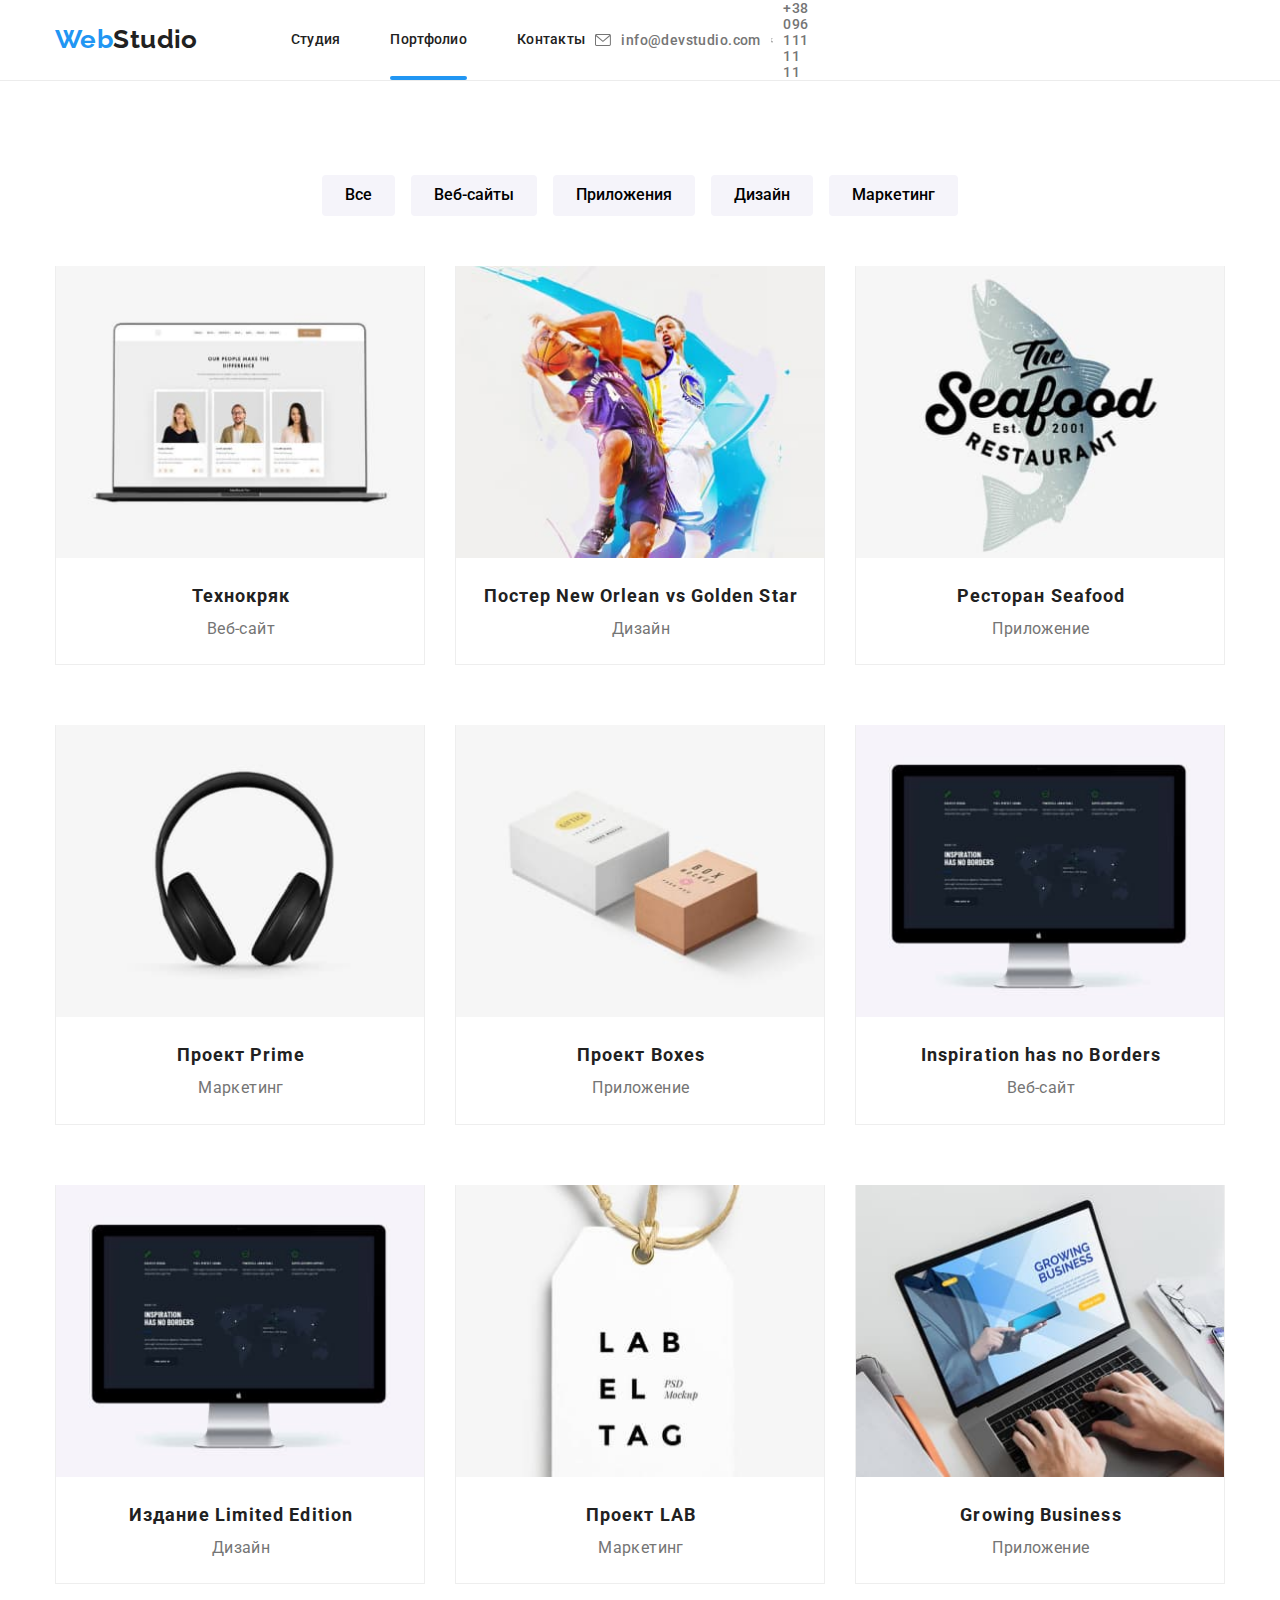
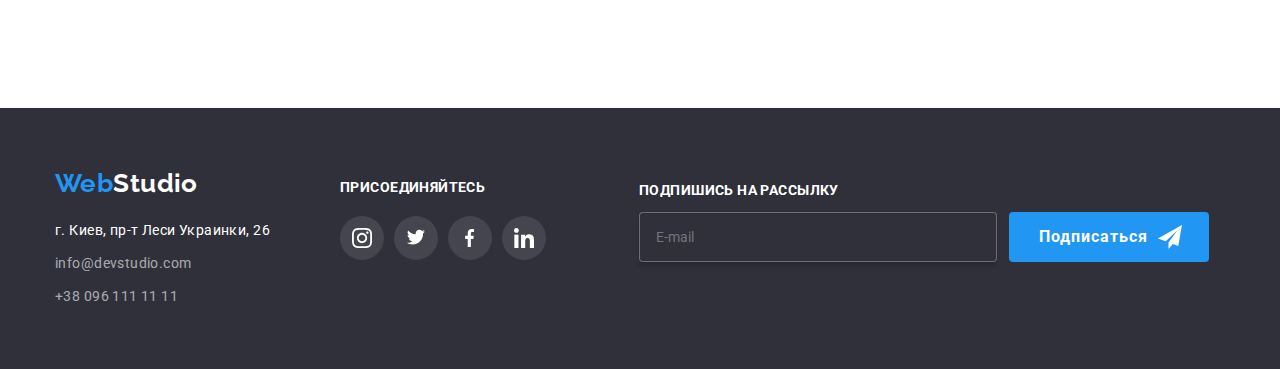
==== commit 3f962190: "icons" ====
--- a/portfolio.html
+++ b/portfolio.html
@@ -488,11 +488,11 @@
         </section>
 
         <section class="online">
-            <h2 class="socials__title">ПРИСОЕДИНЯЙТЕСЬ</h2>
+             <h2 class="socials__title">ПРИСОЕДИНЯЙТЕСЬ</h2>
             <ul class="socials__list">
                     <li class="socials__item">
                         <a href="" class="socials__link--dark">
-                            <svg class="online-soc-icon" width="20" height="20">
+                            <svg class="socials__icon--white" width="20" height="20">
                                 <use href=".//img/symbols-defs.svg#icon-instagram">
                                 </use>
                             </svg>
@@ -501,7 +501,7 @@
                 
                     <li class="socials__item">
                         <a href="" class="socials__link--dark">
-                            <svg class="online-soc-icon" width="20" height="16.25">
+                            <svg class="socials__icon--white" width="20" height="16.25">
                                 <use href=".//img/symbols-defs.svg#icon-bird">
                                 </use>
                             </svg>
@@ -510,7 +510,7 @@
                 
                     <li class="socials__item">
                         <a href="" class="socials__link--dark">
-                            <svg class="online-soc-icon" width="10" height="20">
+                            <svg class="socials__icon--white" width="10" height="20">
                                 <use href=".//img/symbols-defs.svg#icon-f">
                                 </use>
                             </svg>
@@ -520,7 +520,7 @@
                 
                     <li class="socials__item">
                         <a href="" class="socials__link--dark">
-                            <svg class="online-soc-icon" width="20" height="20">
+                            <svg class="socials__icon--white" width="20" height="20">
                                 <use href=".//img/symbols-defs.svg#icon-linkedin">
                                 </use>
                             </svg>
--- a/css/main.min.css
+++ b/css/main.min.css
@@ -1 +1 @@
-html{-webkit-box-sizing:border-box;box-sizing:border-box}*,*::before,*::after{-webkit-box-sizing:inherit;box-sizing:inherit}:root{--primary-text-color: #757575;--title-text-color: #212121;--text-color-secondary: #FFFFFF;--accent-color: #2196F3}body{color:var(--primary-text-color);background-color:#fff;font-family:Roboto,sans-serif;letter-spacing:.03em;font-size:14px}@media screen and (max-width: 320px){body{overflow:hidden}}textarea{resize:none}ul{list-style:none;margin:0px;padding:0px}img{display:block;height:auto;max-width:100%}.container{margin-left:auto;margin-right:auto;max-width:100%;padding-left:15px;padding-right:15px}@media screen and (min-width: 480px){.container{width:480px}}@media screen and (min-width: 768px){.container{width:768px}}@media screen and (min-width: 1200px){.container{width:1200px}}.header{background-color:#fff;border-top:80px;border-bottom:1px solid #ececec;position:relative}.nav{display:-webkit-box;display:-ms-flexbox;display:flex;-webkit-box-align:center;-ms-flex-align:center;align-items:center}.nav .link :current{color:var(--accent-color)}.nav__list{display:none}@media screen and (min-width: 768px){.nav__list{display:-webkit-box;display:-ms-flexbox;display:flex;margin-left:88px;margin-right:84px}}@media screen and (min-width: 1200px){.nav__list{display:-webkit-box;display:-ms-flexbox;display:flex;margin-left:93px}}.nav__list .nav__link:hover,.nav__list .nav__link:focus{color:var(--accent-color)}.nav__list .nav__link{color:var(--title-text-color);font-weight:500;line-height:1.14;letter-spacing:.02em;padding-top:32px;padding-bottom:32px;text-decoration:none;-webkit-transition-property:color;transition-property:color;-webkit-transition-duration:250ms;transition-duration:250ms;-webkit-transition-timing-function:cubic-bezier(0.4, 0, 0.2, 1);transition-timing-function:cubic-bezier(0.4, 0, 0.2, 1);position:relative}.nav__list .nav__item:not(:last-child){margin-right:50px}.nav__item{display:-webkit-box;display:-ms-flexbox;display:flex}.nav__link.current::after{display:none}@media screen and (min-width: 768px){.nav__link.current::after{content:" ";display:block;width:100%;height:4px;background-color:var(--accent-color);border-radius:2px;position:absolute;left:0;bottom:0;opacity:1;-webkit-transition:250ms cubic-bezier(0.4, 0, 0.2, 1);transition:250ms cubic-bezier(0.4, 0, 0.2, 1)}}.nav__link::after{content:"";display:block;width:100%;height:4px;background-color:var(--accent-color);border-radius:2px;position:absolute;left:0;bottom:0;opacity:0;-webkit-transition:250ms cubic-bezier(0.4, 0, 0.2, 1);transition:250ms cubic-bezier(0.4, 0, 0.2, 1)}@media screen and (min-width: 480px){.nav__link::after{display:none}}.nav__link:hover::after{opacity:1}.menu-toggle{display:block;margin-left:auto;padding:0px;border:none;background-color:rgba(0,0,0,0)}@media screen and (min-width: 768px){.menu-toggle{display:none}}.icon-menu:hover,.icon-menu:focus{fill:var(--accent-color)}.menu-button .icon-cross{display:none}@media screen and (max-width: 767px){.menu-container{padding-top:8px;padding-right:15px;padding-bottom:40px;padding-left:48px;background-color:#fff;text-align:left;font-size:40px;display:none;position:fixed;top:0%;left:0%;width:100%;height:100vh;z-index:1}.menu-container.is-open{display:block}.menu-container .container{display:-webkit-box;display:-ms-flexbox;display:flex;-webkit-box-orient:vertical;-webkit-box-direction:normal;-ms-flex-direction:column;flex-direction:column;-webkit-box-pack:justify;-ms-flex-pack:justify;justify-content:space-between;height:100%;padding-left:0px}}@media screen and (min-width: 768px){.menu-container{display:-webkit-box;display:-ms-flexbox;display:flex}}@media screen and (min-width: 768px){.menu__nav__list{display:none}}@media screen and (min-width: 768px){.menu__soc{display:none}}.menu__nav__item{margin-bottom:32px}.menu__nav__link{font-size:40px;font-weight:500;color:#212121;text-decoration:none}.menu__nav__link:focus,.menu__nav__link:hover{color:var(--accent-color)}.menu-soc{display:block;-webkit-box-pack:left;-ms-flex-pack:left;justify-content:left;text-align:left;margin-bottom:54px}.menu__soc__link--tel{color:var(--accent-color);text-align:left;-webkit-box-pack:left;-ms-flex-pack:left;justify-content:left;text-decoration:none;font-size:34px;font-weight:500}.menu__soc__link{color:var(--primary-text-color);font-size:24px;font-weight:500;text-decoration:none;margin-top:32px}.menu__soc--list{display:-webkit-box;display:-ms-flexbox;display:flex;margin-right:20px;margin-top:54px}@media screen and (min-width: 768px){.menu__soc--list{display:none}}.menu__soc--list-item{margin-right:20px;position:relative}.menu__soc--list-link{font-size:18px;font-weight:500;color:var(--accent-color);text-decoration:none}.menu__soc--list-item::after{content:" ";width:1px;height:22px;background-color:rgba(33,33,33,.2);position:absolute;right:-10px;bottom:5px}.menu__soc--list-item::after:hover,.menu__soc--list-item::after:focus{background-color:var(--accent-color)}.soc{display:none}@media screen and (min-width: 768px){.soc{display:block;margin-left:auto}.soc .links:hover,.soc .links:focus{color:var(--accent-color)}}@media screen and (min-width: 1200px){.soc{display:-webkit-box;display:-ms-flexbox;display:flex}}.soc .items+.items{margin-left:50px}.soc .links{color:var(--primary-text-color);font-weight:500;text-decoration:none;margin-top:0px;margin-bottom:0px;-webkit-transition-property:color;transition-property:color;-webkit-transition-duration:250ms;transition-duration:250ms;-webkit-transition-timing-function:cubic-bezier(0.4, 0, 0.2, 1);transition-timing-function:cubic-bezier(0.4, 0, 0.2, 1)}.links{display:-webkit-inline-box;display:-ms-inline-flexbox;display:inline-flex;-webkit-box-align:center;-ms-flex-align:center;align-items:center;margin-bottom:10px}.links::before{content:" ";margin-right:10px}@media screen and (max-width: 768px){.links::before{margin-right:0px}}.soc__link{display:-webkit-box;display:-ms-flexbox;display:flex;-webkit-box-align:center;-ms-flex-align:center;align-items:center;-webkit-box-pack:center;-ms-flex-pack:center;justify-content:center;font-size:12px}@media screen and (min-width: 1200px){.soc__link{font-size:14px}}.soc__icon{fill:currentColor;margin-right:10px}.soc__icon:hover,.soc__icon:focus{fill:var(--accent-color)}@media screen and (max-width: 767px){.soc__icon{display:none;margin-right:0px}}.header__logo{color:var(--accent-color);font-family:Raleway,sans-serif;font-size:24px;line-height:1.19;font-weight:700;text-decoration:none;margin-top:16px;margin-bottom:16px}@media screen and (min-width: 1200px){.header__logo{font-size:26px;margin-top:24px;margin-bottom:25px}}.header__logo--black{color:var(--title-text-color)}.header__logo:hover{color:var(--accent-color)}.header__logo--white{color:var(--text-color-secondary)}.hero{background-color:#2f303a;text-align:center}.overlay{max-width:1630px;max-height:600px;margin-left:auto;margin-right:auto;background-image:-webkit-gradient(linear, left top, right top, from(rgba(47, 48, 58, 0.4)), to(rgba(47, 48, 58, 0.4))),url("../img/mobile.jpg");background-image:linear-gradient(to right, rgba(47, 48, 58, 0.4), rgba(47, 48, 58, 0.4)),url("../img/mobile.jpg");background-repeat:no-repeat;background-size:cover;background-position:center;padding-top:200px;padding-bottom:200px}@media(min-device-pixel-ratio: 2),(-webkit-min-device-pixel-ratio: 2),(min-resolution: 192dpi),(min-resolution: 2dppx){.overlay{background-image:-webkit-gradient(linear, left top, right top, from(rgba(47, 48, 58, 0.4)), to(rgba(47, 48, 58, 0.4))),url("../img/mob-2x.jpg");background-image:linear-gradient(to right, rgba(47, 48, 58, 0.4), rgba(47, 48, 58, 0.4)),url("../img/mob-2x.jpg")}}@media screen and (min-width: 768px){.overlay{background-image:-webkit-gradient(linear, left top, right top, from(rgba(47, 48, 58, 0.4)), to(rgba(47, 48, 58, 0.4))),url("../img/tablet.jpg");background-image:linear-gradient(to right, rgba(47, 48, 58, 0.4), rgba(47, 48, 58, 0.4)),url("../img/tablet.jpg");background-repeat:no-repeat;background-size:cover;background-position:center}}@media screen and (min-width: 768px)and (min-device-pixel-ratio: 2),screen and (min-width: 768px)and (-webkit-min-device-pixel-ratio: 2),screen and (min-width: 768px)and (min-resolution: 192dpi),screen and (min-width: 768px)and (min-resolution: 2dppx){.overlay{background-image:-webkit-gradient(linear, left top, right top, from(rgba(47, 48, 58, 0.4)), to(rgba(47, 48, 58, 0.4))),url("../img/lap-2x.jpg");background-image:linear-gradient(to right, rgba(47, 48, 58, 0.4), rgba(47, 48, 58, 0.4)),url("../img/lap-2x.jpg")}}@media screen and (min-width: 1200px){.overlay{background-image:-webkit-gradient(linear, left top, right top, from(rgba(47, 48, 58, 0.4)), to(rgba(47, 48, 58, 0.4))),url("../img/Img16.jpg");background-image:linear-gradient(to right, rgba(47, 48, 58, 0.4), rgba(47, 48, 58, 0.4)),url("../img/Img16.jpg");background-repeat:no-repeat;background-size:cover;background-position:center}}@media screen and (min-width: 1200px)and (min-device-pixel-ratio: 2),screen and (min-width: 1200px)and (-webkit-min-device-pixel-ratio: 2),screen and (min-width: 1200px)and (min-resolution: 192dpi),screen and (min-width: 1200px)and (min-resolution: 2dppx){.overlay{background-image:-webkit-gradient(linear, left top, right top, from(rgba(47, 48, 58, 0.4)), to(rgba(47, 48, 58, 0.4))),url("../img/des-2x.jpg");background-image:linear-gradient(to right, rgba(47, 48, 58, 0.4), rgba(47, 48, 58, 0.4)),url("../img/des-2x.jpg")}}.hero__title{color:var(--text-color-secondary);font-size:#000;line-height:1.36;font-weight:900;text-align:Center;Letter-spacing:.06em;margin-top:0px;margin-bottom:30px;font-size:26px}@media screen and (min-width: 1200px){.hero__title{font-size:44px}}.button{color:var(--text-color-secondary);background-color:#2196f3;font-weight:700;font-size:16px;line-height:1.88;letter-spacing:.06em;text-decoration:none;border-radius:4px;padding:10px 32px;min-width:200px;display:inline-block;text-align:center;border:1px solid rgba(0,0,0,0);margin:0px;cursor:pointer}.backdrop{position:fixed;top:0;left:0;width:100%;height:100%;background-color:rgba(0,0,0,.2);opacity:1;-webkit-transition:opacity 250ms cubic-bezier(0.4, 0, 0.2, 1);transition:opacity 250ms cubic-bezier(0.4, 0, 0.2, 1);padding:93px 15px;overflow-y:scroll;z-index:1}.backdrop .is-hidden{opacity:0;visibility:hidden;pointer-events:none}.is-hidden{opacity:0;visibility:hidden;pointer-events:none}.backdrop.is-hidden .modal{-webkit-transform:translate(-50%, -50%) scale(1.1);transform:translate(-50%, -50%) scale(1.1)}.modal{position:absolute;top:50%;left:50%;-webkit-transform:translate(-50%, -50%) scale(1);transform:translate(-50%, -50%) scale(1);min-height:609px;min-width:450px;padding:40px;text-align:left;background-color:#fff;-webkit-transition:-webkit-transform 250ms cubic-bezier(0.4, 0, 0.2, 1);transition:-webkit-transform 250ms cubic-bezier(0.4, 0, 0.2, 1);transition:transform 250ms cubic-bezier(0.4, 0, 0.2, 1);transition:transform 250ms cubic-bezier(0.4, 0, 0.2, 1), -webkit-transform 250ms cubic-bezier(0.4, 0, 0.2, 1);border-radius:4px}@media screen and (min-width: 1200px){.modal{min-width:528px;min-height:581px}}.modal__text{font-weight:700;font-size:20px;line-height:1.15;color:#212121;margin-bottom:12px;margin-top:0px;display:-webkit-box;display:-ms-flexbox;display:flex;-webkit-box-pack:center;-ms-flex-pack:center;justify-content:center;-webkit-box-align:center;-ms-flex-align:center;align-items:center}.modal-form__input{width:100%;height:40px;border:1px solid rgba(33,33,33,.2);border-radius:4px;padding-left:42px}.modal-form__input:focus{border:1px solid #2196f3;outline:none}.modal-form__input:focus+.modal-label__icon{fill:var(--accent-color)}.modal-form__label{font-size:12px;color:#757575;text-align:left;display:block;margin-bottom:4px}.modal-form__check-text{display:-webkit-box;display:-ms-flexbox;display:flex;-ms-flex-wrap:wrap;flex-wrap:wrap;font-size:12px}.modal-form__check-text::before{content:" ";width:16px;height:15px;border:2px solid #212121;border-radius:4px;margin-right:8.38px}@media screen and (min-width: 1200px){.modal-form__check-text::before{margin-left:13px}}.modal-form__check{appearance:none;-webkit-appearance:none;-moz-appearance:none;position:absolute}.modal-form__check.modal-form__check:checked+.modal-form__check-text::before{background-color:var(--accent-color);background-image:url(../img/check.svg);background-repeat:no-repeat;background-position:center;border:none}.modal-form__text{width:100%;height:120px;border:1px solid rgba(33,33,33,.2);border-radius:4px;padding-top:12px;padding-bottom:12px;padding-left:16px;padding-right:16px;margin-bottom:20px}.modal-form__text:focus{border:1px solid #2196f3;outline:none}.input-wrap{position:relative;display:block;margin-bottom:10px}.modal-label__icon{position:absolute;top:50%;left:9px;width:12px;height:12px;display:inline-block;-webkit-transform:translateY(-50%);transform:translateY(-50%);color:#212121}.modal-label__icon:hover,.modal-label__icon:focus{color:var(--accent-color)}.modal-form__check-conditions{color:var(--accent-color);cursor:pointer;text-decoration:underline;margin-left:2px}.modal__button{width:30px;height:30px;border:1px solid rgba(0,0,0,.1);border-radius:50%;background-color:#fff;position:absolute;top:8px;right:8px}.modal__icon{-webkit-box-pack:center;-ms-flex-pack:center;justify-content:center;fill:solid #000}.modal__icon:hover,.modal__icon:focus{fill:var(--accent-color)}.modal-form__button{display:-webkit-box;display:-ms-flexbox;display:flex;-webkit-box-pack:center;-ms-flex-pack:center;justify-content:center;text-align:center}.modal-form__submit-button{color:var(--text-color-secondary);background-color:#2196f3;font-weight:700;font-size:16px;line-height:1.88;letter-spacing:.06em;text-decoration:none;border-radius:4px;padding:10px 55px;min-width:200px;min-height:50px;display:inline-block;text-align:center;-webkit-box-pack:center;-ms-flex-pack:center;justify-content:center;border:1px solid rgba(0,0,0,0);margin-top:30px;cursor:pointer}.content{padding-top:60px;padding-bottom:60px;text-align:center}@media screen and (min-width: 768px){.content{min-width:768px}}@media screen and (min-width: 1200px){.content{min-width:1200px;padding-top:94px;padding-bottom:94px}}.content__title{color:var(--title-text-color);font-weight:700;font-size:28px;line-height:1.17;text-align:center;margin-top:0;margin-bottom:50px}@media screen and (min-width: 1200px){.content__title{margin-bottom:50px;font-size:36px}}.content.no-padding{padding-top:0px;padding-bottom:0px}.content.half-padding{padding-top:0px;padding-bottom:94px}.feature-list__title{color:var(--title-text-color);font-weight:700;font-size:14px;line-height:1.14;margin-top:0px;margin-bottom:10px;width:calc(100% - 30px);-webkit-box-pack:center;-ms-flex-pack:center;justify-content:center;text-align:center}@media screen and (min-width: 768px){.feature-list__title{width:354px;-webkit-box-pack:left;-ms-flex-pack:left;justify-content:left;text-align:left}}@media screen and (min-width: 1200px){.feature-list__title{width:270px}}.feature-list{display:-webkit-box;display:-ms-flexbox;display:flex;-ms-flex-wrap:wrap;flex-wrap:wrap;gap:30px}.feature{display:none}.feature-list__item{margin-right:0px}.feature-list__item:last-child{margin-right:0px}.feature-list__link{height:120px;background-color:#f5f4fa;display:-webkit-box;display:-ms-flexbox;display:flex;-ms-flex-wrap:wrap;flex-wrap:wrap;gap:30px;-webkit-box-align:center;-ms-flex-align:center;align-items:center;-webkit-box-pack:center;-ms-flex-pack:center;justify-content:center;margin-bottom:30px;margin-left:0px;margin-right:0px;border-radius:4px;max-width:450px}@media screen and (min-width: 768px){.feature-list__link{width:354px;margin-left:0px;margin-right:0px}}@media screen and (min-width: 1200px){.feature-list__link{width:270px;margin-left:0px;margin-right:0px}}.feature-list__icon:hover,.feature-list__icon:focus{fill:#2196f3}.feature-list__about{margin-top:0px;margin-left:15px;margin-right:15px;padding:0px;line-height:1.71;max-width:450px}@media screen and (min-width: 768px){.feature-list__about{width:354px;margin-left:0px;margin-right:0px}}@media screen and (min-width: 1200px){.feature-list__about{width:270px;margin-left:0px;margin-right:0px}}.gallery{display:none}@media screen and (min-width: 1200px){.gallery{display:-webkit-box;display:-ms-flexbox;display:flex}}.gallery__list{display:-webkit-box;display:-ms-flexbox;display:flex;text-align:center;-webkit-box-pack:center;-ms-flex-pack:center;justify-content:center;margin:0px;padding:0px;-ms-flex-wrap:wrap;flex-wrap:wrap}.gallery__list>.gallery__item{padding:0px}.gallery__list .gallery__item+.gallery__item{margin-left:30px}.gallery__thumb{position:relative;overflow:hidden}.gallery__overlay{font-size:14px;font-weight:700;line-height:1.17;color:#fff;background-color:rgba(47,48,58,.8);letter-spacing:.03em;width:370px;height:70px;padding-bottom:27px;padding-top:27px;padding-left:auto;padding-right:auto;margin:0px;text-align:center;-webkit-box-pack:center;-ms-flex-pack:center;justify-content:center;display:-webkit-box;display:-ms-flexbox;display:flex;position:absolute;bottom:0;-webkit-transition:-webkit-transform 250ms cubic-bezier(0.4, 0, 0.2, 1);transition:-webkit-transform 250ms cubic-bezier(0.4, 0, 0.2, 1);transition:transform 250ms cubic-bezier(0.4, 0, 0.2, 1);transition:transform 250ms cubic-bezier(0.4, 0, 0.2, 1), -webkit-transform 250ms cubic-bezier(0.4, 0, 0.2, 1)}.socials{display:-webkit-box;display:-ms-flexbox;display:flex;padding-top:0px;padding-bottom:30px;-webkit-box-pack:center;-ms-flex-pack:center;justify-content:center}.socials__item{width:44px;height:44px;margin-right:10px}.socials__item:last-child{margin-right:0px}.socials__link{width:100%;height:100%;background-color:#fff;border-radius:50%;display:-webkit-box;display:-ms-flexbox;display:flex;-webkit-box-align:center;-ms-flex-align:center;align-items:center;-webkit-box-pack:center;-ms-flex-pack:center;justify-content:center;-webkit-transition-property:background-color;transition-property:background-color;-webkit-transition-duration:250ms;transition-duration:250ms;-webkit-transition-timing-function:cubic-bezier(0.4, 0, 0.2, 1);transition-timing-function:cubic-bezier(0.4, 0, 0.2, 1)}.socials__link:hover,.socials__link:focus{background-color:#2196f3}.socials__link:hover .socials__icon,.socials__link:focus .socials__icon{fill:#fff}.socials__link--dark{width:100%;height:100%;background-color:rgba(255,255,255,.1);border-radius:50%;display:-webkit-box;display:-ms-flexbox;display:flex;-webkit-box-align:center;-ms-flex-align:center;align-items:center;-webkit-box-pack:center;-ms-flex-pack:center;justify-content:center;-webkit-transition-property:background-color;transition-property:background-color;-webkit-transition-duration:250ms;transition-duration:250ms;-webkit-transition-timing-function:cubic-bezier(0.4, 0, 0.2, 1);transition-timing-function:cubic-bezier(0.4, 0, 0.2, 1)}.socials__link--dark:hover,.socials__link--dark:focus{background-color:#2196f3}.socials__icon{fill:#afb1b8;-webkit-transition-property:fill;transition-property:fill;-webkit-transition-duration:250ms;transition-duration:250ms;-webkit-transition-timing-function:cubic-bezier(0.4, 0, 0.2, 1);transition-timing-function:cubic-bezier(0.4, 0, 0.2, 1)}.socials__icon--white{fill:#fff}.socials__list{display:-webkit-box;display:-ms-flexbox;display:flex;padding-top:0px;padding-bottom:30px;-webkit-box-pack:center;-ms-flex-pack:center;justify-content:center}.socials__title{font-size:14px;font-weight:700;line-height:1.14;color:var(--text-color-secondary);padding-bottom:0px;margin-bottom:20px}.flex-container{display:-webkit-box;display:-ms-flexbox;display:flex;-ms-flex-wrap:wrap;flex-wrap:wrap;margin-left:0px;gap:30px;padding:0px}.flex-elements{width:100%;margin-bottom:30px;border:1px solid #eee;border-top:none;-webkit-transition-property:-webkit-box-shadow;transition-property:-webkit-box-shadow;transition-property:box-shadow;transition-property:box-shadow, -webkit-box-shadow;-webkit-transition-duration:250ms;transition-duration:250ms;-webkit-transition-timing-function:cubic-bezier(0.4, 0, 0.2, 1);transition-timing-function:cubic-bezier(0.4, 0, 0.2, 1)}.flex-elements:hover,.flex-elements:focus{-webkit-box-shadow:1px 4px 6px rgba(0,0,0,.16),0px 4px 4px rgba(0,0,0,.06),0px 1px 1px rgba(0,0,0,.12);box-shadow:1px 4px 6px rgba(0,0,0,.16),0px 4px 4px rgba(0,0,0,.06),0px 1px 1px rgba(0,0,0,.12)}.flex-elements:nth-child(3n):nth-last-child(-n+3){margin-bottom:0px}.flex-element{max-width:100%}@media screen and (min-width: 768px){.flex-element{width:354px}}@media screen and (min-width: 1200px){.flex-element{width:270px}}.flex-element:nth-child(2n){margin-right:0px}.flex-element:nth-last-child(-n+4){margin-bottom:0px}.btn__nav{display:-webkit-box;display:-ms-flexbox;display:flex;-ms-flex-wrap:wrap;flex-wrap:wrap;width:100%;text-align:left;-webkit-box-pack:left;-ms-flex-pack:left;justify-content:left;margin-top:10px;margin-bottom:46px;grid-gap:8px;grid-row-gap:15px}@media screen and (min-width: 768px){.btn__nav{text-align:center;-webkit-box-pack:center;-ms-flex-pack:center;justify-content:center}}@media screen and (min-width: 1200px){.btn__nav{-webkit-box-pack:center;-ms-flex-pack:center;justify-content:center;margin-top:0px;margin-bottom:50px;padding:0px}}.btn__nav .btn__item+.btn__item{margin-left:8px}.btn__nav .btn__style:hover,.btn__nav .btn__style:focus{color:var(--text-color-secondary);background-color:var(--accent-color);-webkit-box-shadow:0px 3px 1px rgba(0,0,0,.1),0px 1px 2px rgba(0,0,0,.08),0px 2px 2px rgba(0,0,0,.12);box-shadow:0px 3px 1px rgba(0,0,0,.1),0px 1px 2px rgba(0,0,0,.08),0px 2px 2px rgba(0,0,0,.12)}.btn__style{font-family:roboto;font-size:16px;line-height:1.63;font-weight:500;background-color:#f5f4fa;border-radius:4px;padding:6px 22px;min-width:73px;display:inline-block;text-align:center;border:1px solid rgba(0,0,0,0);-webkit-transition-property:all;transition-property:all;-webkit-transition-duration:250ms;transition-duration:250ms;-webkit-transition-timing-function:cubic-bezier(0.4, 0, 0.2, 1);transition-timing-function:cubic-bezier(0.4, 0, 0.2, 1)}.btn__style:hover,.btn__style:focus{color:var(--text-color-secondary);background-color:var(--accent-color);-webkit-box-shadow:0px 3px 1px rgba(0,0,0,.1),0px 1px 2px rgba(0,0,0,.08),0px 2px 2px rgba(0,0,0,.12);box-shadow:0px 3px 1px rgba(0,0,0,.1),0px 1px 2px rgba(0,0,0,.08),0px 2px 2px rgba(0,0,0,.12)}.card-set{background-color:#f5f4fa}.card-set__item{background-color:#fff;-webkit-box-shadow:0px 2px 1px rgba(0,0,0,.2),0px 1px 1px rgba(0,0,0,.14),0px 1px 3px rgba(0,0,0,.12);box-shadow:0px 2px 1px rgba(0,0,0,.2),0px 1px 1px rgba(0,0,0,.14),0px 1px 3px rgba(0,0,0,.12);margin-bottom:30px;width:100%}@media screen and (min-width: 768px){.card-set__item{width:354px}}@media screen and (min-width: 1200px){.card-set__item{width:270px}}.card-set__list{padding-top:30px;padding-bottom:16px;width:100%}@media screen and (min-width: 768px){.card-set__list{width:354px}}@media screen and (min-width: 1200px){.card-set__list{width:270px}}.card-set__item-title{color:var(--title-text-color);font-weight:500;font-size:16px;line-height:1.19;margin-top:0px;margin-bottom:10px;text-align:center}.card-set__top-text{color:var(--primary-text-color);font-size:16px;line-height:1.19;margin:0px;text-align:center}.portfolio{margin:0px;padding:0px;display:none}.portfolio__link{text-decoration:none}.portfolio__thumb{position:relative;overflow:hidden}.portfolio__thumb:hover .portfolio__text{-webkit-transform:translateY(0);transform:translateY(0)}.portfolio__text{font-size:18px;line-height:1.56;color:#fff;background-color:#2196f3;letter-spacing:.03em;max-width:450px;height:100%;padding-bottom:63px;padding-top:63px;padding-left:24px;padding-right:24px;margin:0px;text-align:left;-webkit-box-pack:center;-ms-flex-pack:center;justify-content:center;display:-webkit-box;display:-ms-flexbox;display:flex;position:absolute;top:0;-webkit-transform:translateY(100%);transform:translateY(100%);-webkit-transition:-webkit-transform 250ms cubic-bezier(0.4, 0, 0.2, 1);transition:-webkit-transform 250ms cubic-bezier(0.4, 0, 0.2, 1);transition:transform 250ms cubic-bezier(0.4, 0, 0.2, 1);transition:transform 250ms cubic-bezier(0.4, 0, 0.2, 1), -webkit-transform 250ms cubic-bezier(0.4, 0, 0.2, 1)}@media screen and (min-width: 768px){.portfolio__text{width:354px}}@media screen and (min-width: 1200px){.portfolio__text{width:370px}}.portfolio__item{background-color:#fff;margin-right:0px}@media screen and (min-width: 768px){.portfolio__item{width:354px}}@media screen and (min-width: 1200px){.portfolio__item{width:370px}}.portfolio__group{padding-top:20px;padding-bottom:20px;padding-left:24px;padding-right:24px;margin:0px;width:100%;-webkit-box-pack:left;-ms-flex-pack:left;justify-content:left;text-align:left}@media screen and (min-width: 768px){.portfolio__group{width:354px}}@media screen and (min-width: 1200px){.portfolio__group{width:370px;-webkit-box-pack:center;-ms-flex-pack:center;justify-content:center;text-align:center}}@media screen and (min-width: 768px){.first{padding-bottom:56px}}@media screen and (min-width: 1200px){.first{padding-bottom:20px}}.portfolio-group__title{color:var(--title-text-color);font-weight:700;font-size:18px;line-height:2;letter-spacing:.06em;margin-bottom:4px;margin:0px}.portfolio-group__about{color:#757575;font-size:16px;line-height:1.88;margin:0px;padding:0px}.client{padding-top:60px;padding-bottom:60px}@media screen and (min-width: 1200px){.client{padding-top:94px;padding-bottom:94px}}.client__title{color:var(--title-text-color);font-size:28px;font-weight:700;line-height:1.17;text-align:center;margin-top:0px;margin-bottom:30px}@media screen and (min-width: 1200px){.client__title{margin-bottom:50px;font-size:36px}}.client__list{display:-webkit-box;display:-ms-flexbox;display:flex;-ms-flex-wrap:wrap;flex-wrap:wrap;gap:30px;-webkit-box-pack:center;-ms-flex-pack:center;justify-content:center;-webkit-box-align:center;-ms-flex-align:center;align-items:center}.client__item{height:92px;border:1px Solid #afb1b8;border-radius:4px;width:210px}@media screen and (min-width: 768px){.client__item{width:226px}}@media screen and (min-width: 1200px){.client__item{width:170px}}.client__item:hover,.client__item:focus{border:1px Solid #2196f3}.client__item:last-child{margin-right:0px}.client__link{width:100%;height:100%;background-color:#fff;display:-webkit-box;display:-ms-flexbox;display:flex;-webkit-box-align:center;-ms-flex-align:center;align-items:center;-webkit-box-pack:center;-ms-flex-pack:center;justify-content:center;-webkit-transition-property:background-color;transition-property:background-color;-webkit-transition-duration:250ms;transition-duration:250ms;-webkit-transition-timing-function:cubic-bezier(0.4, 0, 0.2, 1);transition-timing-function:cubic-bezier(0.4, 0, 0.2, 1)}.client__link:hover .client__icon,.client__link:focus .client__icon{fill:#2196f3}.client__icon{fill:#afb1b8;-webkit-transition-property:fill;transition-property:fill;-webkit-transition-duration:250ms;transition-duration:250ms;-webkit-transition-timing-function:cubic-bezier(0.4, 0, 0.2, 1);transition-timing-function:cubic-bezier(0.4, 0, 0.2, 1)}.footer__wrap{display:-webkit-box;display:-ms-flexbox;display:flex;-ms-flex-wrap:wrap;flex-wrap:wrap}@media screen and (max-width: 767px){.footer__wrap{display:none}}.footer__adress{margin-right:165px;margin-left:76px;-webkit-box-pack:center;-ms-flex-pack:center;justify-content:center;text-align:center}@media screen and (min-width: 1200px){.footer__adress{margin-right:70px;margin-left:0px;text-align:left;-webkit-box-pack:left;-ms-flex-pack:left;justify-content:left}}.footer__adress--info{color:rgba(255,255,255,.6);line-height:1.71;text-decoration:none;font-style:normal;margin:0px;-webkit-transition-property:color;transition-property:color;-webkit-transition-duration:250ms;transition-duration:250ms;-webkit-transition-timing-function:cubic-bezier(0.4, 0, 0.2, 1);transition-timing-function:cubic-bezier(0.4, 0, 0.2, 1)}.footer__nav{text-decoration:none;padding:0px;margin:0px}.footer__nav .footer__adress--map:hover,.footer__nav .footer__adress--map:focus{color:var(--accent-color)}.footer__nav .footer__adress--info:hover,.footer__nav .footer__adress--info:focus{color:var(--text-color-secondary);background-color:var(--accent-color)}.footer__wrap .container{display:-webkit-box;display:-ms-flexbox;display:flex}@media screen and (min-width: 768px){.footer__wrap .container{margin-left:76px}}.footer{background-color:#2f303a;padding-top:60px;padding-bottom:60px}.footer__nav--item{margin-top:20px;margin-bottom:9px}.footer__nav--items{margin-top:0px;margin-bottom:9px}.footer__adress--map{color:var(--text-color-secondary);line-height:1.71;text-decoration:none;font-style:normal;margin:0px}.footer-content{display:none}@media screen and (min-width: 768px){.footer-content{display:-webkit-box;display:-ms-flexbox;display:flex;-ms-flex-wrap:wrap;flex-wrap:wrap;-webkit-box-pack:center;-ms-flex-pack:center;justify-content:center;text-align:center;margin-top:60px}}@media screen and (min-width: 1200px){.footer-content{margin-left:93px;margin-top:0px;display:block}}.footer-content__title{color:var(--text-color-secondary);font-weight:700}.footer-content__block{display:block;-webkit-box-pack:center;-ms-flex-pack:center;justify-content:center;text-align:center}@media screen and (min-width: 1200px){.footer-content__block{display:-webkit-inline-box;display:-ms-inline-flexbox;display:inline-flex}}.footer-content__input{min-width:450px;height:50px;margin-bottom:30px;background-color:#2f303a;border-radius:4px;padding-left:16px;border:1px solid rgba(255,255,255,.3);-webkit-box-shadow:0px 4px 4px rgba(0,0,0,.15);box-shadow:0px 4px 4px rgba(0,0,0,.15)}.footer-content__input:focus{border-color:#2196f3;color:#ececec}@media screen and (min-width: 1200px){.footer-content__input{min-width:358px}}.footer-content__button{color:var(--text-color-secondary);background-color:#2196f3;font-weight:700;font-size:16px;line-height:1.88;letter-spacing:.06em;border-radius:4px;text-align:left;padding-left:29px;cursor:pointer;margin-left:12px;width:200px;height:50px;position:relative;border:1px solid rgba(0,0,0,0)}.footer-content__icon{width:24px;height:24px;fill:#fff;margin-left:10px;position:absolute;top:50%;-webkit-transform:translateY(-50%);transform:translateY(-50%)}.online{-webkit-box-pack:center;-ms-flex-pack:center;justify-content:center;text-align:center}@media screen and (max-width: 767px){.online{display:none}}@media screen and (min-width: 1200px){.online{-webkit-box-pack:left;-ms-flex-pack:left;justify-content:left;text-align:left}}@media screen and (min-width: 768px){.footer__mobile{display:none}}.footer__mobile__wrap{-webkit-box-pack:center;-ms-flex-pack:center;justify-content:center;text-align:center}.footer__mobile__nav{margin-bottom:60px;margin-top:20px}.footer__mobile__nav--item{margin-bottom:8px}.footer-content__block-mobile{display:block}.footer-content__input-mobile{margin-bottom:20px;min-width:100%;height:50px;background-color:#2f303a;border-radius:4px;padding-left:16px;border:1px solid rgba(255,255,255,.3);-webkit-box-shadow:0px 4px 4px rgba(0,0,0,.15);box-shadow:0px 4px 4px rgba(0,0,0,.15)}.footer-content__input-mobile:focus{border-color:#2196f3;color:#ececec}/*# sourceMappingURL=main.min.css.map */+html{-webkit-box-sizing:border-box;box-sizing:border-box}*,*::before,*::after{-webkit-box-sizing:inherit;box-sizing:inherit}:root{--primary-text-color: #757575;--title-text-color: #212121;--text-color-secondary: #FFFFFF;--accent-color: #2196F3}body{color:var(--primary-text-color);background-color:#fff;font-family:Roboto,sans-serif;letter-spacing:.03em;font-size:14px}@media screen and (max-width: 320px){body{overflow:hidden}}textarea{resize:none}ul{list-style:none;margin:0px;padding:0px}img{display:block;height:auto;max-width:100%}.container{margin-left:auto;margin-right:auto;max-width:100%;padding-left:15px;padding-right:15px}@media screen and (min-width: 480px){.container{width:480px}}@media screen and (min-width: 768px){.container{width:768px}}@media screen and (min-width: 1200px){.container{width:1200px}}.header{background-color:#fff;border-top:80px;border-bottom:1px solid #ececec;position:relative}.nav{display:-webkit-box;display:-ms-flexbox;display:flex;-webkit-box-align:center;-ms-flex-align:center;align-items:center}.nav .link :current{color:var(--accent-color)}.nav__list{display:none}@media screen and (min-width: 768px){.nav__list{display:-webkit-box;display:-ms-flexbox;display:flex;margin-left:88px;margin-right:84px}}@media screen and (min-width: 1200px){.nav__list{display:-webkit-box;display:-ms-flexbox;display:flex;margin-left:93px;margin-right:0px}}.nav__list .nav__link:hover,.nav__list .nav__link:focus{color:var(--accent-color)}.nav__list .nav__link{color:var(--title-text-color);font-weight:500;line-height:1.14;letter-spacing:.02em;padding-top:32px;padding-bottom:32px;text-decoration:none;-webkit-transition-property:color;transition-property:color;-webkit-transition-duration:250ms;transition-duration:250ms;-webkit-transition-timing-function:cubic-bezier(0.4, 0, 0.2, 1);transition-timing-function:cubic-bezier(0.4, 0, 0.2, 1);position:relative}.nav__list .nav__item:not(:last-child){margin-right:50px}.nav__item{display:-webkit-box;display:-ms-flexbox;display:flex}.nav__link.current::after{display:none}@media screen and (min-width: 768px){.nav__link.current::after{content:" ";display:block;width:100%;height:4px;background-color:var(--accent-color);border-radius:2px;position:absolute;left:0;bottom:0;opacity:1;-webkit-transition:250ms cubic-bezier(0.4, 0, 0.2, 1);transition:250ms cubic-bezier(0.4, 0, 0.2, 1)}}.nav__link::after{content:"";display:block;width:100%;height:4px;background-color:var(--accent-color);border-radius:2px;position:absolute;left:0;bottom:0;opacity:0;-webkit-transition:250ms cubic-bezier(0.4, 0, 0.2, 1);transition:250ms cubic-bezier(0.4, 0, 0.2, 1)}@media screen and (min-width: 480px){.nav__link::after{display:none}}.nav__link:hover::after{opacity:1}.menu-toggle{display:block;margin-left:auto;padding:0px;border:none;background-color:rgba(0,0,0,0)}@media screen and (min-width: 768px){.menu-toggle{display:none}}.icon-menu:hover,.icon-menu:focus{fill:var(--accent-color)}.menu-button .icon-cross{display:none}@media screen and (max-width: 767px){.menu-container{padding-top:8px;padding-right:15px;padding-bottom:40px;padding-left:48px;background-color:#fff;text-align:left;font-size:40px;display:none;position:fixed;top:0%;left:0%;width:100%;height:100vh;z-index:1}.menu-container.is-open{display:block}.menu-container .container{display:-webkit-box;display:-ms-flexbox;display:flex;-webkit-box-orient:vertical;-webkit-box-direction:normal;-ms-flex-direction:column;flex-direction:column;-webkit-box-pack:justify;-ms-flex-pack:justify;justify-content:space-between;height:100%;padding-left:0px}}@media screen and (min-width: 768px){.menu-container{display:-webkit-box;display:-ms-flexbox;display:flex}}@media screen and (min-width: 768px){.menu__nav__list{display:none}}@media screen and (min-width: 768px){.menu__soc{display:none}}.menu__nav__item{margin-bottom:32px}.menu__nav__link{font-size:40px;font-weight:500;color:#212121;text-decoration:none}.menu__nav__link:focus,.menu__nav__link:hover{color:var(--accent-color)}.menu-soc{display:block;-webkit-box-pack:left;-ms-flex-pack:left;justify-content:left;text-align:left;margin-bottom:54px}.menu__soc__link--tel{color:var(--accent-color);text-align:left;-webkit-box-pack:left;-ms-flex-pack:left;justify-content:left;text-decoration:none;font-size:34px;font-weight:500}.menu__soc__link{color:var(--primary-text-color);font-size:24px;font-weight:500;text-decoration:none;margin-top:32px}.menu__soc--list{display:-webkit-box;display:-ms-flexbox;display:flex;margin-right:20px;margin-top:54px}@media screen and (min-width: 768px){.menu__soc--list{display:none}}.menu__soc--list-item{margin-right:20px;position:relative}.menu__soc--list-link{font-size:18px;font-weight:500;color:var(--accent-color);text-decoration:none}.menu__soc--list-item::after{content:" ";width:1px;height:22px;background-color:rgba(33,33,33,.2);position:absolute;right:-10px;bottom:5px}.menu__soc--list-item::after:hover,.menu__soc--list-item::after:focus{background-color:var(--accent-color)}.soc{display:none}@media screen and (min-width: 768px){.soc{display:block;margin-left:auto}.soc .links:hover,.soc .links:focus{color:var(--accent-color)}}@media screen and (min-width: 1200px){.soc{display:-webkit-box;display:-ms-flexbox;display:flex}}.soc .items+.items{margin-left:50px}.soc .links{color:var(--primary-text-color);font-weight:500;text-decoration:none;margin-top:0px;margin-bottom:0px;-webkit-transition-property:color;transition-property:color;-webkit-transition-duration:250ms;transition-duration:250ms;-webkit-transition-timing-function:cubic-bezier(0.4, 0, 0.2, 1);transition-timing-function:cubic-bezier(0.4, 0, 0.2, 1)}.links{display:-webkit-inline-box;display:-ms-inline-flexbox;display:inline-flex;-webkit-box-align:center;-ms-flex-align:center;align-items:center;margin-bottom:10px}.links::before{content:" ";margin-right:10px}@media screen and (max-width: 768px){.links::before{margin-right:0px}}.soc__link{display:-webkit-box;display:-ms-flexbox;display:flex;-webkit-box-align:center;-ms-flex-align:center;align-items:center;-webkit-box-pack:center;-ms-flex-pack:center;justify-content:center;font-size:12px}@media screen and (min-width: 1200px){.soc__link{font-size:14px}}.soc__icon{fill:currentColor;margin-right:10px}.soc__icon:hover,.soc__icon:focus{fill:var(--accent-color)}@media screen and (max-width: 767px){.soc__icon{display:none;margin-right:0px}}.header__logo{color:var(--accent-color);font-family:Raleway,sans-serif;font-size:24px;line-height:1.19;font-weight:700;text-decoration:none;margin-top:16px;margin-bottom:16px}@media screen and (min-width: 1200px){.header__logo{font-size:26px;margin-top:24px;margin-bottom:25px}}.header__logo--black{color:var(--title-text-color)}.header__logo:hover{color:var(--accent-color)}.header__logo--white{color:var(--text-color-secondary)}.hero{background-color:#2f303a;text-align:center}.overlay{max-width:1630px;max-height:400px;margin-left:auto;margin-right:auto;background-image:-webkit-gradient(linear, left top, right top, from(rgba(47, 48, 58, 0.4)), to(rgba(47, 48, 58, 0.4))),url("../img/mobile.jpg");background-image:linear-gradient(to right, rgba(47, 48, 58, 0.4), rgba(47, 48, 58, 0.4)),url("../img/mobile.jpg");background-repeat:no-repeat;background-size:cover;background-position:center;padding-top:118px;padding-bottom:118px}@media(min-device-pixel-ratio: 2),(-webkit-min-device-pixel-ratio: 2),(min-resolution: 192dpi),(min-resolution: 2dppx){.overlay{background-image:-webkit-gradient(linear, left top, right top, from(rgba(47, 48, 58, 0.4)), to(rgba(47, 48, 58, 0.4))),url("../img/mob-2x.jpg");background-image:linear-gradient(to right, rgba(47, 48, 58, 0.4), rgba(47, 48, 58, 0.4)),url("../img/mob-2x.jpg")}}@media screen and (min-width: 768px){.overlay{background-image:-webkit-gradient(linear, left top, right top, from(rgba(47, 48, 58, 0.4)), to(rgba(47, 48, 58, 0.4))),url("../img/tablet.jpg");background-image:linear-gradient(to right, rgba(47, 48, 58, 0.4), rgba(47, 48, 58, 0.4)),url("../img/tablet.jpg");background-repeat:no-repeat;background-size:cover;background-position:center}}@media screen and (min-width: 768px)and (min-device-pixel-ratio: 2),screen and (min-width: 768px)and (-webkit-min-device-pixel-ratio: 2),screen and (min-width: 768px)and (min-resolution: 192dpi),screen and (min-width: 768px)and (min-resolution: 2dppx){.overlay{background-image:-webkit-gradient(linear, left top, right top, from(rgba(47, 48, 58, 0.4)), to(rgba(47, 48, 58, 0.4))),url("../img/lap-2x.jpg");background-image:linear-gradient(to right, rgba(47, 48, 58, 0.4), rgba(47, 48, 58, 0.4)),url("../img/lap-2x.jpg")}}@media screen and (min-width: 1200px){.overlay{max-height:600px;padding-top:200px;padding-bottom:200px;background-image:-webkit-gradient(linear, left top, right top, from(rgba(47, 48, 58, 0.4)), to(rgba(47, 48, 58, 0.4))),url("../img/Img16.jpg");background-image:linear-gradient(to right, rgba(47, 48, 58, 0.4), rgba(47, 48, 58, 0.4)),url("../img/Img16.jpg");background-repeat:no-repeat;background-size:cover;background-position:center}}@media screen and (min-width: 1200px)and (min-device-pixel-ratio: 2),screen and (min-width: 1200px)and (-webkit-min-device-pixel-ratio: 2),screen and (min-width: 1200px)and (min-resolution: 192dpi),screen and (min-width: 1200px)and (min-resolution: 2dppx){.overlay{background-image:-webkit-gradient(linear, left top, right top, from(rgba(47, 48, 58, 0.4)), to(rgba(47, 48, 58, 0.4))),url("../img/des-2x.jpg");background-image:linear-gradient(to right, rgba(47, 48, 58, 0.4), rgba(47, 48, 58, 0.4)),url("../img/des-2x.jpg")}}.hero__title{color:var(--text-color-secondary);font-size:#000;line-height:1.36;font-weight:900;text-align:Center;Letter-spacing:.06em;margin-top:0px;margin-bottom:30px;font-size:26px}@media screen and (min-width: 1200px){.hero__title{font-size:44px}}.button{color:var(--text-color-secondary);background-color:#2196f3;font-weight:700;font-size:16px;line-height:1.88;letter-spacing:.06em;text-decoration:none;border-radius:4px;padding:10px 32px;min-width:200px;display:inline-block;text-align:center;border:1px solid rgba(0,0,0,0);margin:0px;cursor:pointer}.backdrop{position:fixed;top:0;left:0;width:100%;height:100%;background-color:rgba(0,0,0,.2);opacity:1;-webkit-transition:opacity 250ms cubic-bezier(0.4, 0, 0.2, 1);transition:opacity 250ms cubic-bezier(0.4, 0, 0.2, 1);padding:93px 15px;overflow-y:scroll;z-index:1}.backdrop .is-hidden{opacity:0;visibility:hidden;pointer-events:none}.is-hidden{opacity:0;visibility:hidden;pointer-events:none}.backdrop.is-hidden .modal{-webkit-transform:translate(-50%, -50%) scale(1.1);transform:translate(-50%, -50%) scale(1.1)}.modal{position:absolute;top:50%;left:50%;-webkit-transform:translate(-50%, -50%) scale(1);transform:translate(-50%, -50%) scale(1);min-height:609px;min-width:450px;padding:40px;text-align:left;background-color:#fff;-webkit-transition:-webkit-transform 250ms cubic-bezier(0.4, 0, 0.2, 1);transition:-webkit-transform 250ms cubic-bezier(0.4, 0, 0.2, 1);transition:transform 250ms cubic-bezier(0.4, 0, 0.2, 1);transition:transform 250ms cubic-bezier(0.4, 0, 0.2, 1), -webkit-transform 250ms cubic-bezier(0.4, 0, 0.2, 1);border-radius:4px}@media screen and (min-width: 1200px){.modal{min-width:528px;min-height:581px}}.modal__text{font-weight:700;font-size:20px;line-height:1.15;color:#212121;margin-bottom:12px;margin-top:0px;display:-webkit-box;display:-ms-flexbox;display:flex;-webkit-box-pack:center;-ms-flex-pack:center;justify-content:center;text-align:center}.modal-form__input{width:100%;height:40px;border:1px solid rgba(33,33,33,.2);border-radius:4px;padding-left:42px}.modal-form__input:focus{border:1px solid #2196f3;outline:none}.modal-form__input:focus+.modal-label__icon{fill:var(--accent-color)}.modal-form__label{font-size:12px;color:#757575;text-align:left;display:block;margin-bottom:4px}.modal-form__check-text{display:-webkit-box;display:-ms-flexbox;display:flex;-ms-flex-wrap:wrap;flex-wrap:wrap;font-size:12px}.modal-form__check-text::before{content:" ";width:16px;height:15px;border:2px solid #212121;border-radius:4px;margin-right:8.38px}@media screen and (min-width: 1200px){.modal-form__check-text::before{margin-left:13px}}.modal-form__check{appearance:none;-webkit-appearance:none;-moz-appearance:none;position:absolute}.modal-form__check.modal-form__check:checked+.modal-form__check-text::before{background-color:var(--accent-color);background-image:url(../img/check.svg);background-repeat:no-repeat;background-position:center;border:none}.modal-form__text{width:100%;height:120px;border:1px solid rgba(33,33,33,.2);border-radius:4px;padding-top:12px;padding-bottom:12px;padding-left:16px;padding-right:16px;margin-bottom:20px}.modal-form__text:focus{border:1px solid #2196f3;outline:none}.input-wrap{position:relative;display:block;margin-bottom:10px}.modal-label__icon{position:absolute;top:50%;left:9px;width:12px;height:12px;display:inline-block;-webkit-transform:translateY(-50%);transform:translateY(-50%);color:#212121}.modal-label__icon:hover,.modal-label__icon:focus{color:var(--accent-color)}.modal-form__check-conditions{color:var(--accent-color);cursor:pointer;text-decoration:underline;margin-left:2px}.modal__button{width:30px;height:30px;border:1px solid rgba(0,0,0,.1);border-radius:50%;background-color:#fff;position:absolute;top:8px;right:8px}.modal__icon{-webkit-box-pack:center;-ms-flex-pack:center;justify-content:center;fill:solid #000}.modal__icon:hover,.modal__icon:focus{fill:var(--accent-color)}.modal-form__button{display:-webkit-box;display:-ms-flexbox;display:flex;-webkit-box-pack:center;-ms-flex-pack:center;justify-content:center;text-align:center}.modal-form__submit-button{color:var(--text-color-secondary);background-color:#2196f3;font-weight:700;font-size:16px;line-height:1.88;letter-spacing:.06em;text-decoration:none;border-radius:4px;padding:10px 55px;min-width:200px;min-height:50px;display:inline-block;text-align:center;-webkit-box-pack:center;-ms-flex-pack:center;justify-content:center;border:1px solid rgba(0,0,0,0);margin-top:30px;cursor:pointer}.content{padding-top:60px;padding-bottom:60px;text-align:center}@media screen and (min-width: 768px){.content{min-width:768px}}@media screen and (min-width: 1200px){.content{min-width:1200px;padding-top:94px;padding-bottom:94px}}.content__title{color:var(--title-text-color);font-weight:700;font-size:28px;line-height:1.17;text-align:center;margin-top:0;margin-bottom:50px}@media screen and (min-width: 1200px){.content__title{margin-bottom:50px;font-size:36px}}.content.no-padding{padding-top:0px;padding-bottom:0px}.content.half-padding{padding-top:0px;padding-bottom:94px}.feature-list__title{color:var(--title-text-color);font-weight:700;font-size:14px;line-height:1.14;margin-top:0px;margin-bottom:10px;width:calc(100% - 30px);-webkit-box-pack:center;-ms-flex-pack:center;justify-content:center;text-align:center}@media screen and (min-width: 768px){.feature-list__title{width:354px;-webkit-box-pack:left;-ms-flex-pack:left;justify-content:left;text-align:left}}@media screen and (min-width: 1200px){.feature-list__title{width:270px}}.feature-list{display:-webkit-box;display:-ms-flexbox;display:flex;-ms-flex-wrap:wrap;flex-wrap:wrap;gap:30px}.feature{display:none}.feature-list__item{margin-right:0px}.feature-list__item:last-child{margin-right:0px}.feature-list__link{height:120px;background-color:#f5f4fa;display:-webkit-box;display:-ms-flexbox;display:flex;-ms-flex-wrap:wrap;flex-wrap:wrap;gap:30px;-webkit-box-align:center;-ms-flex-align:center;align-items:center;-webkit-box-pack:center;-ms-flex-pack:center;justify-content:center;margin-bottom:30px;margin-left:0px;margin-right:0px;border-radius:4px;max-width:450px}@media screen and (min-width: 768px){.feature-list__link{width:354px;margin-left:0px;margin-right:0px}}@media screen and (min-width: 1200px){.feature-list__link{width:270px;margin-left:0px;margin-right:0px}}.feature-list__icon:hover,.feature-list__icon:focus{fill:#2196f3}.feature-list__about{margin-top:0px;margin-left:15px;margin-right:15px;padding:0px;line-height:1.71;max-width:450px;-webkit-box-pack:left;-ms-flex-pack:left;justify-content:left;text-align:left}@media screen and (min-width: 768px){.feature-list__about{width:354px;margin-left:0px;margin-right:0px}}@media screen and (min-width: 1200px){.feature-list__about{width:270px;margin-left:0px;margin-right:0px}}.gallery{display:none}@media screen and (min-width: 1200px){.gallery{display:-webkit-box;display:-ms-flexbox;display:flex}}.gallery__list{display:-webkit-box;display:-ms-flexbox;display:flex;text-align:center;-webkit-box-pack:center;-ms-flex-pack:center;justify-content:center;margin:0px;padding:0px;-ms-flex-wrap:wrap;flex-wrap:wrap}.gallery__list>.gallery__item{padding:0px}.gallery__list .gallery__item+.gallery__item{margin-left:30px}.gallery__thumb{position:relative;overflow:hidden}.gallery__overlay{font-size:14px;font-weight:700;line-height:1.17;color:#fff;background-color:rgba(47,48,58,.8);letter-spacing:.03em;width:370px;height:70px;padding-bottom:27px;padding-top:27px;padding-left:auto;padding-right:auto;margin:0px;text-align:center;-webkit-box-pack:center;-ms-flex-pack:center;justify-content:center;display:-webkit-box;display:-ms-flexbox;display:flex;position:absolute;bottom:0;-webkit-transition:-webkit-transform 250ms cubic-bezier(0.4, 0, 0.2, 1);transition:-webkit-transform 250ms cubic-bezier(0.4, 0, 0.2, 1);transition:transform 250ms cubic-bezier(0.4, 0, 0.2, 1);transition:transform 250ms cubic-bezier(0.4, 0, 0.2, 1), -webkit-transform 250ms cubic-bezier(0.4, 0, 0.2, 1)}.socials{display:-webkit-box;display:-ms-flexbox;display:flex;padding-top:0px;padding-bottom:30px;-webkit-box-pack:center;-ms-flex-pack:center;justify-content:center}.socials__item{width:44px;height:44px;margin-right:10px}.socials__item:last-child{margin-right:0px}.socials__link{width:100%;height:100%;background-color:#fff;border-radius:50%;display:-webkit-box;display:-ms-flexbox;display:flex;-webkit-box-align:center;-ms-flex-align:center;align-items:center;-webkit-box-pack:center;-ms-flex-pack:center;justify-content:center;-webkit-transition-property:background-color;transition-property:background-color;-webkit-transition-duration:250ms;transition-duration:250ms;-webkit-transition-timing-function:cubic-bezier(0.4, 0, 0.2, 1);transition-timing-function:cubic-bezier(0.4, 0, 0.2, 1)}.socials__link:hover,.socials__link:focus{background-color:#2196f3}.socials__link:hover .socials__icon,.socials__link:focus .socials__icon{fill:#fff}.socials__link--dark{width:100%;height:100%;background-color:rgba(255,255,255,.1);border-radius:50%;display:-webkit-box;display:-ms-flexbox;display:flex;-webkit-box-align:center;-ms-flex-align:center;align-items:center;-webkit-box-pack:center;-ms-flex-pack:center;justify-content:center;-webkit-transition-property:background-color;transition-property:background-color;-webkit-transition-duration:250ms;transition-duration:250ms;-webkit-transition-timing-function:cubic-bezier(0.4, 0, 0.2, 1);transition-timing-function:cubic-bezier(0.4, 0, 0.2, 1)}.socials__link--dark:hover,.socials__link--dark:focus{background-color:#2196f3}.socials__icon{fill:#afb1b8;-webkit-transition-property:fill;transition-property:fill;-webkit-transition-duration:250ms;transition-duration:250ms;-webkit-transition-timing-function:cubic-bezier(0.4, 0, 0.2, 1);transition-timing-function:cubic-bezier(0.4, 0, 0.2, 1)}.socials__icon--white{fill:#fff}.socials__list{display:-webkit-box;display:-ms-flexbox;display:flex;padding-top:0px;padding-bottom:30px;-webkit-box-pack:center;-ms-flex-pack:center;justify-content:center}.socials__title{font-size:14px;font-weight:700;line-height:1.14;color:var(--text-color-secondary);padding-bottom:0px;margin-bottom:20px}.flex-container{display:-webkit-box;display:-ms-flexbox;display:flex;-ms-flex-wrap:wrap;flex-wrap:wrap;margin-left:0px;gap:30px;padding:0px}.flex-elements{width:100%;margin-bottom:30px;border:1px solid #eee;border-top:none;-webkit-transition-property:-webkit-box-shadow;transition-property:-webkit-box-shadow;transition-property:box-shadow;transition-property:box-shadow, -webkit-box-shadow;-webkit-transition-duration:250ms;transition-duration:250ms;-webkit-transition-timing-function:cubic-bezier(0.4, 0, 0.2, 1);transition-timing-function:cubic-bezier(0.4, 0, 0.2, 1)}.flex-elements:hover,.flex-elements:focus{-webkit-box-shadow:1px 4px 6px rgba(0,0,0,.16),0px 4px 4px rgba(0,0,0,.06),0px 1px 1px rgba(0,0,0,.12);box-shadow:1px 4px 6px rgba(0,0,0,.16),0px 4px 4px rgba(0,0,0,.06),0px 1px 1px rgba(0,0,0,.12)}.flex-elements:nth-child(3n):nth-last-child(-n+3){margin-bottom:0px}.flex-element{max-width:100%}@media screen and (min-width: 768px){.flex-element{width:354px}}@media screen and (min-width: 1200px){.flex-element{width:270px}}.flex-element:nth-child(2n){margin-right:0px}.flex-element:nth-last-child(-n+4){margin-bottom:0px}.btn__nav{display:-webkit-box;display:-ms-flexbox;display:flex;-ms-flex-wrap:wrap;flex-wrap:wrap;width:100%;text-align:left;-webkit-box-pack:left;-ms-flex-pack:left;justify-content:left;margin-top:10px;margin-bottom:46px;grid-gap:8px;grid-row-gap:15px}@media screen and (min-width: 768px){.btn__nav{text-align:center;-webkit-box-pack:center;-ms-flex-pack:center;justify-content:center}}@media screen and (min-width: 1200px){.btn__nav{-webkit-box-pack:center;-ms-flex-pack:center;justify-content:center;margin-top:0px;margin-bottom:50px;padding:0px}}.btn__nav .btn__item+.btn__item{margin-left:8px}.btn__nav .btn__style:hover,.btn__nav .btn__style:focus{color:var(--text-color-secondary);background-color:var(--accent-color);-webkit-box-shadow:0px 3px 1px rgba(0,0,0,.1),0px 1px 2px rgba(0,0,0,.08),0px 2px 2px rgba(0,0,0,.12);box-shadow:0px 3px 1px rgba(0,0,0,.1),0px 1px 2px rgba(0,0,0,.08),0px 2px 2px rgba(0,0,0,.12)}.btn__style{font-family:roboto;font-size:16px;line-height:1.63;font-weight:500;background-color:#f5f4fa;border-radius:4px;padding:6px 22px;min-width:73px;display:inline-block;text-align:center;border:1px solid rgba(0,0,0,0);-webkit-transition-property:all;transition-property:all;-webkit-transition-duration:250ms;transition-duration:250ms;-webkit-transition-timing-function:cubic-bezier(0.4, 0, 0.2, 1);transition-timing-function:cubic-bezier(0.4, 0, 0.2, 1)}.btn__style:hover,.btn__style:focus{color:var(--text-color-secondary);background-color:var(--accent-color);-webkit-box-shadow:0px 3px 1px rgba(0,0,0,.1),0px 1px 2px rgba(0,0,0,.08),0px 2px 2px rgba(0,0,0,.12);box-shadow:0px 3px 1px rgba(0,0,0,.1),0px 1px 2px rgba(0,0,0,.08),0px 2px 2px rgba(0,0,0,.12)}.card-set{background-color:#f5f4fa}.card-set__item{background-color:#fff;-webkit-box-shadow:0px 2px 1px rgba(0,0,0,.2),0px 1px 1px rgba(0,0,0,.14),0px 1px 3px rgba(0,0,0,.12);box-shadow:0px 2px 1px rgba(0,0,0,.2),0px 1px 1px rgba(0,0,0,.14),0px 1px 3px rgba(0,0,0,.12);margin-bottom:30px;width:100%}@media screen and (min-width: 768px){.card-set__item{width:354px}}@media screen and (min-width: 1200px){.card-set__item{width:270px}}.card-set__list{padding-top:30px;padding-bottom:16px;width:100%}@media screen and (min-width: 768px){.card-set__list{width:354px}}@media screen and (min-width: 1200px){.card-set__list{width:270px}}.card-set__item-title{color:var(--title-text-color);font-weight:500;font-size:16px;line-height:1.19;margin-top:0px;margin-bottom:10px;text-align:center}.card-set__top-text{color:var(--primary-text-color);font-size:16px;line-height:1.19;margin:0px;text-align:center}.portfolio{margin:0px;padding:0px;display:none}.portfolio__link{text-decoration:none}.portfolio__thumb{position:relative;overflow:hidden}.portfolio__thumb:hover .portfolio__text{-webkit-transform:translateY(0);transform:translateY(0)}.portfolio__text{font-size:18px;line-height:1.56;color:#fff;background-color:#2196f3;letter-spacing:.03em;max-width:450px;height:100%;padding-bottom:63px;padding-top:63px;padding-left:24px;padding-right:24px;margin:0px;text-align:left;-webkit-box-pack:center;-ms-flex-pack:center;justify-content:center;display:-webkit-box;display:-ms-flexbox;display:flex;position:absolute;top:0;-webkit-transform:translateY(100%);transform:translateY(100%);-webkit-transition:-webkit-transform 250ms cubic-bezier(0.4, 0, 0.2, 1);transition:-webkit-transform 250ms cubic-bezier(0.4, 0, 0.2, 1);transition:transform 250ms cubic-bezier(0.4, 0, 0.2, 1);transition:transform 250ms cubic-bezier(0.4, 0, 0.2, 1), -webkit-transform 250ms cubic-bezier(0.4, 0, 0.2, 1)}@media screen and (min-width: 768px){.portfolio__text{width:354px}}@media screen and (min-width: 1200px){.portfolio__text{width:370px}}.portfolio__item{background-color:#fff;margin-right:0px}@media screen and (min-width: 768px){.portfolio__item{width:354px}}@media screen and (min-width: 1200px){.portfolio__item{width:370px}}.portfolio__group{padding-top:20px;padding-bottom:20px;padding-left:24px;padding-right:24px;margin:0px;width:100%;-webkit-box-pack:left;-ms-flex-pack:left;justify-content:left;text-align:left}@media screen and (min-width: 768px){.portfolio__group{width:354px}}@media screen and (min-width: 1200px){.portfolio__group{width:370px;-webkit-box-pack:center;-ms-flex-pack:center;justify-content:center;text-align:center}}@media screen and (min-width: 768px){.first{padding-bottom:56px}}@media screen and (min-width: 1200px){.first{padding-bottom:20px}}.portfolio-group__title{color:var(--title-text-color);font-weight:700;font-size:18px;line-height:2;letter-spacing:.06em;margin-bottom:4px;margin:0px}.portfolio-group__about{color:#757575;font-size:16px;line-height:1.88;margin:0px;padding:0px}.client{padding-top:60px;padding-bottom:60px}@media screen and (min-width: 1200px){.client{padding-top:94px;padding-bottom:94px}}.client__title{color:var(--title-text-color);font-size:28px;font-weight:700;line-height:1.17;text-align:center;margin-top:0px;margin-bottom:30px}@media screen and (min-width: 1200px){.client__title{margin-bottom:50px;font-size:36px}}.client__list{display:-webkit-box;display:-ms-flexbox;display:flex;-ms-flex-wrap:wrap;flex-wrap:wrap;gap:30px;-webkit-box-pack:center;-ms-flex-pack:center;justify-content:center;-webkit-box-align:center;-ms-flex-align:center;align-items:center}.client__item{height:92px;border:1px Solid #afb1b8;border-radius:4px;width:210px}@media screen and (min-width: 768px){.client__item{width:226px}}@media screen and (min-width: 1200px){.client__item{width:170px}}.client__item:hover,.client__item:focus{border:1px Solid #2196f3}.client__item:last-child{margin-right:0px}.client__link{width:100%;height:100%;background-color:#fff;display:-webkit-box;display:-ms-flexbox;display:flex;-webkit-box-align:center;-ms-flex-align:center;align-items:center;-webkit-box-pack:center;-ms-flex-pack:center;justify-content:center;-webkit-transition-property:background-color;transition-property:background-color;-webkit-transition-duration:250ms;transition-duration:250ms;-webkit-transition-timing-function:cubic-bezier(0.4, 0, 0.2, 1);transition-timing-function:cubic-bezier(0.4, 0, 0.2, 1)}.client__link:hover .client__icon,.client__link:focus .client__icon{fill:#2196f3}.client__icon{fill:#afb1b8;-webkit-transition-property:fill;transition-property:fill;-webkit-transition-duration:250ms;transition-duration:250ms;-webkit-transition-timing-function:cubic-bezier(0.4, 0, 0.2, 1);transition-timing-function:cubic-bezier(0.4, 0, 0.2, 1)}.footer__wrap{display:-webkit-box;display:-ms-flexbox;display:flex;-ms-flex-wrap:wrap;flex-wrap:wrap}@media screen and (max-width: 767px){.footer__wrap{display:none}}.footer__adress{margin-right:165px;margin-left:76px;-webkit-box-pack:center;-ms-flex-pack:center;justify-content:center;text-align:center}@media screen and (min-width: 1200px){.footer__adress{margin-right:70px;margin-left:0px;text-align:left;-webkit-box-pack:left;-ms-flex-pack:left;justify-content:left}}.footer__adress--info{color:rgba(255,255,255,.6);line-height:1.71;text-decoration:none;font-style:normal;margin:0px;-webkit-transition-property:color;transition-property:color;-webkit-transition-duration:250ms;transition-duration:250ms;-webkit-transition-timing-function:cubic-bezier(0.4, 0, 0.2, 1);transition-timing-function:cubic-bezier(0.4, 0, 0.2, 1)}.footer__nav{text-decoration:none;padding:0px;margin:0px}.footer__nav .footer__adress--map:hover,.footer__nav .footer__adress--map:focus{color:var(--accent-color)}.footer__nav .footer__adress--info:hover,.footer__nav .footer__adress--info:focus{color:var(--text-color-secondary);background-color:var(--accent-color)}.footer__wrap .container{display:-webkit-box;display:-ms-flexbox;display:flex}@media screen and (min-width: 768px){.footer__wrap .container{margin-left:76px}}.footer{background-color:#2f303a;padding-top:60px;padding-bottom:60px}.footer__nav--item{margin-top:20px;margin-bottom:9px}.footer__nav--items{margin-top:0px;margin-bottom:9px}.footer__adress--map{color:var(--text-color-secondary);line-height:1.71;text-decoration:none;font-style:normal;margin:0px}.footer-content{display:none}@media screen and (min-width: 768px){.footer-content{-webkit-box-orient:vertical;-webkit-box-direction:normal;-ms-flex-direction:column;flex-direction:column;display:-webkit-box;display:-ms-flexbox;display:flex;-ms-flex-wrap:wrap;flex-wrap:wrap;-webkit-box-pack:center;-ms-flex-pack:center;justify-content:center;text-align:center;margin-top:60px;margin-left:auto;margin-right:auto}}@media screen and (min-width: 1200px){.footer-content{margin-left:93px;margin-top:0px;display:block}}.footer-content__title{color:var(--text-color-secondary);font-weight:700}@media screen and (min-width: 768px){.footer-content__title{text-align:center;-webkit-box-pack:center;-ms-flex-pack:center;justify-content:center}}@media screen and (min-width: 1200px){.footer-content__title{text-align:left;-webkit-box-pack:left;-ms-flex-pack:left;justify-content:left}}.footer-content__block{-webkit-box-pack:center;-ms-flex-pack:center;justify-content:center;-webkit-box-align:center;-ms-flex-align:center;align-items:center;display:-webkit-box;display:-ms-flexbox;display:flex;-webkit-box-orient:vertical;-webkit-box-direction:normal;-ms-flex-direction:column;flex-direction:column}@media screen and (min-width: 1200px){.footer-content__block{display:-webkit-box;display:-ms-flexbox;display:flex;-webkit-box-orient:horizontal;-webkit-box-direction:normal;-ms-flex-direction:row;flex-direction:row;-webkit-box-align:baseline;-ms-flex-align:baseline;align-items:baseline}}.footer-content__input{min-width:450px;height:50px;margin-bottom:30px;background-color:#2f303a;border-radius:4px;padding-left:16px;border:1px solid rgba(255,255,255,.3);-webkit-box-shadow:0px 4px 4px rgba(0,0,0,.15);box-shadow:0px 4px 4px rgba(0,0,0,.15)}.footer-content__input:focus{border-color:#2196f3;color:#ececec}@media screen and (min-width: 1200px){.footer-content__input{min-width:358px}}.footer-content__button{color:var(--text-color-secondary);background-color:#2196f3;font-weight:700;font-size:16px;line-height:1.88;letter-spacing:.06em;border-radius:4px;text-align:left;padding-left:29px;cursor:pointer;margin-left:12px;width:200px;height:50px;position:relative;border:1px solid rgba(0,0,0,0)}.footer-content__icon{width:24px;height:24px;fill:#fff;margin-left:10px;position:absolute;top:50%;-webkit-transform:translateY(-50%);transform:translateY(-50%)}.online{-webkit-box-pack:center;-ms-flex-pack:center;justify-content:center;text-align:center}@media screen and (max-width: 767px){.online{display:none}}@media screen and (min-width: 1200px){.online{-webkit-box-pack:left;-ms-flex-pack:left;justify-content:left;text-align:left}}@media screen and (min-width: 768px){.footer__mobile{display:none}}.footer__mobile__wrap{-webkit-box-pack:center;-ms-flex-pack:center;justify-content:center;text-align:center}.footer__mobile__nav{margin-bottom:60px;margin-top:20px}.footer__mobile__nav--item{margin-bottom:8px}.footer-content__block-mobile{display:block}.footer-content__input-mobile{margin-bottom:20px;min-width:100%;height:50px;background-color:#2f303a;border-radius:4px;padding-left:16px;border:1px solid rgba(255,255,255,.3);-webkit-box-shadow:0px 4px 4px rgba(0,0,0,.15);box-shadow:0px 4px 4px rgba(0,0,0,.15)}.footer-content__input-mobile:focus{border-color:#2196f3;color:#ececec}/*# sourceMappingURL=main.min.css.map */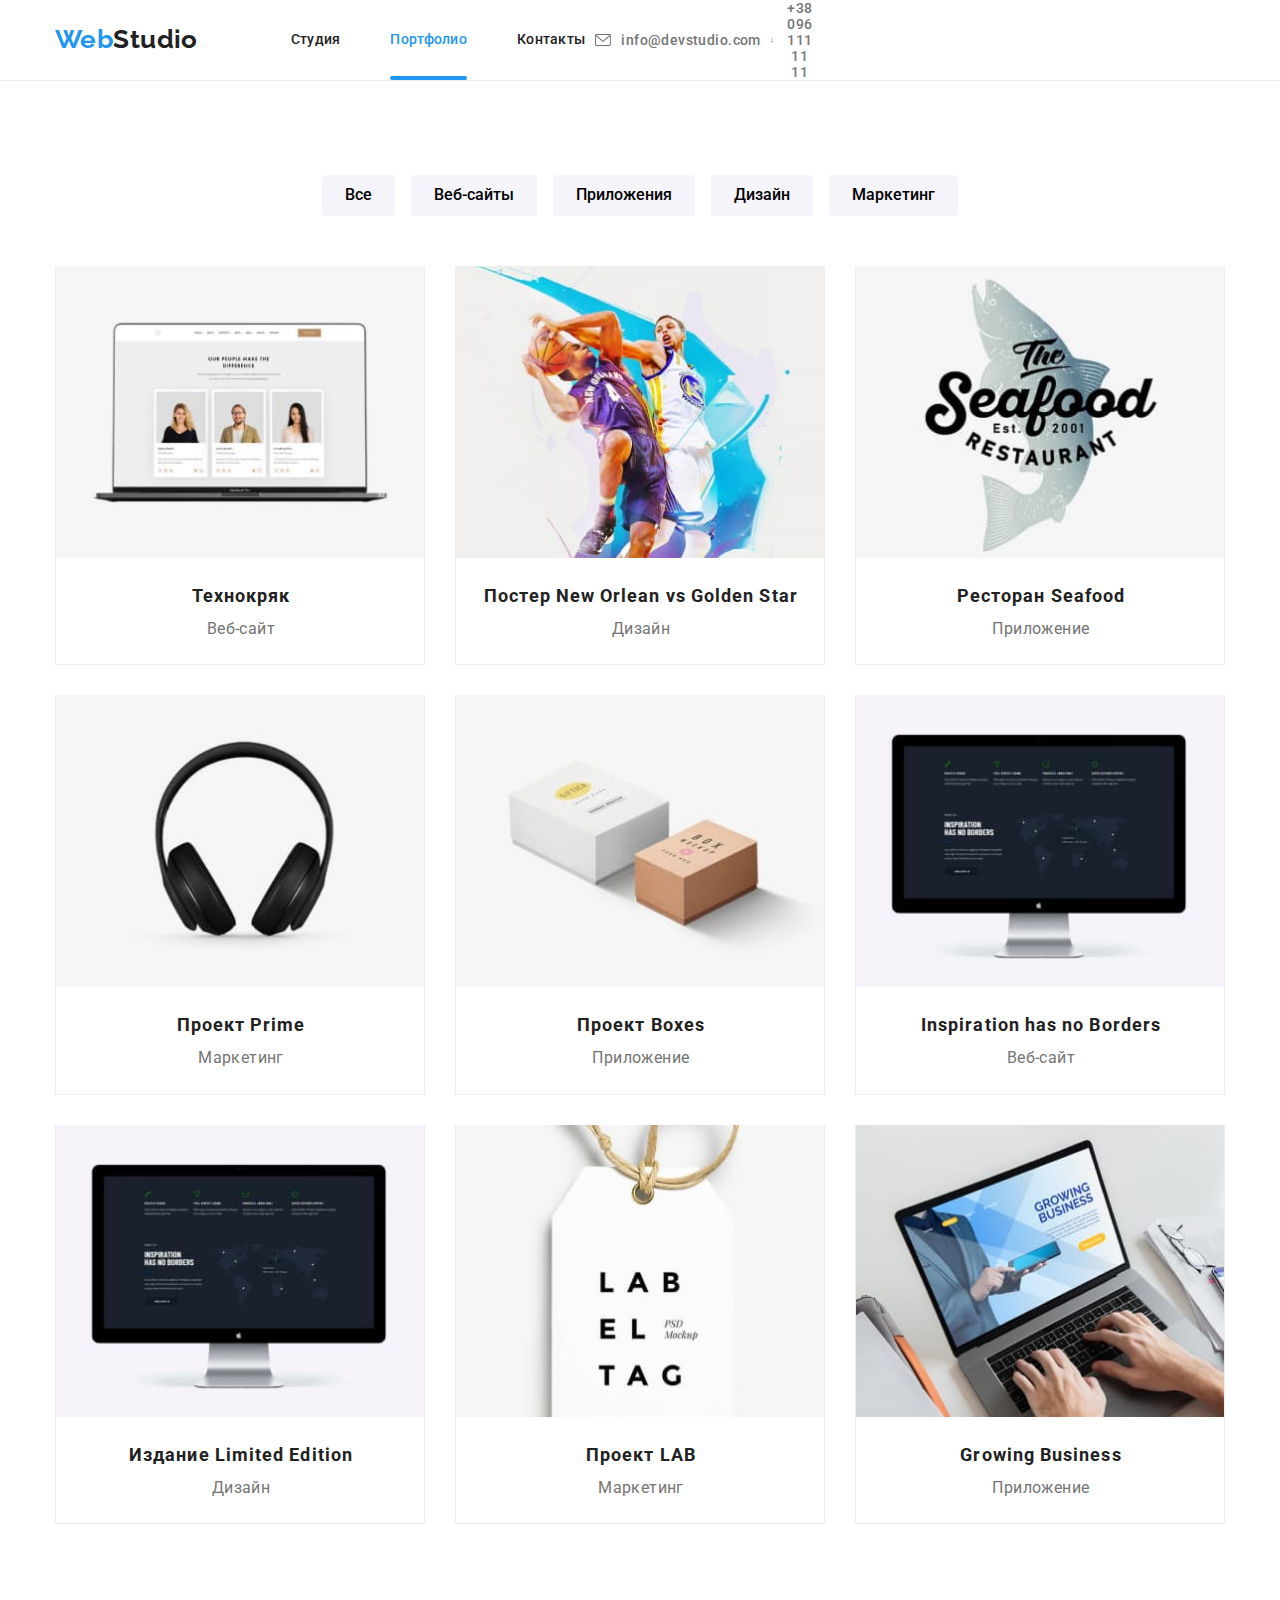
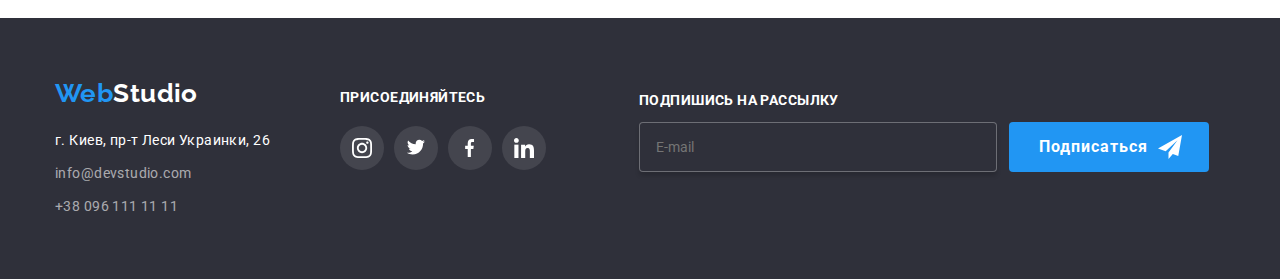
==== commit 80c4a7ef: "distance" ====
--- a/portfolio.html
+++ b/portfolio.html
@@ -23,7 +23,7 @@
                 <li class="nav__item"><a href="" class="nav__link">Контакты</a></li>
             </ul>
             <ul class="soc">
-                 <li class="nav__item">
+                 <li class="nav__item mail">
             <a href="info@devstudio.com" class="links soc__link">
                 <svg class="soc__icon" width="16" height="12">
                 <use href=".//img/symbols-defs.svg#icon-envelope">
--- a/css/main.min.css
+++ b/css/main.min.css
@@ -1 +1 @@
-html{-webkit-box-sizing:border-box;box-sizing:border-box}*,*::before,*::after{-webkit-box-sizing:inherit;box-sizing:inherit}:root{--primary-text-color: #757575;--title-text-color: #212121;--text-color-secondary: #FFFFFF;--accent-color: #2196F3}body{color:var(--primary-text-color);background-color:#fff;font-family:Roboto,sans-serif;letter-spacing:.03em;font-size:14px}@media screen and (max-width: 320px){body{overflow:hidden}}textarea{resize:none}ul{list-style:none;margin:0px;padding:0px}img{display:block;height:auto;max-width:100%}.container{margin-left:auto;margin-right:auto;max-width:100%;padding-left:15px;padding-right:15px}@media screen and (min-width: 480px){.container{width:480px}}@media screen and (min-width: 768px){.container{width:768px}}@media screen and (min-width: 1200px){.container{width:1200px}}.header{background-color:#fff;border-top:80px;border-bottom:1px solid #ececec;position:relative}.nav{display:-webkit-box;display:-ms-flexbox;display:flex;-webkit-box-align:center;-ms-flex-align:center;align-items:center}.nav .link :current{color:var(--accent-color)}.nav__list{display:none}@media screen and (min-width: 768px){.nav__list{display:-webkit-box;display:-ms-flexbox;display:flex;margin-left:88px;margin-right:84px}}@media screen and (min-width: 1200px){.nav__list{display:-webkit-box;display:-ms-flexbox;display:flex;margin-left:93px;margin-right:0px}}.nav__list .nav__link:hover,.nav__list .nav__link:focus{color:var(--accent-color)}.nav__list .nav__link{color:var(--title-text-color);font-weight:500;line-height:1.14;letter-spacing:.02em;padding-top:32px;padding-bottom:32px;text-decoration:none;-webkit-transition-property:color;transition-property:color;-webkit-transition-duration:250ms;transition-duration:250ms;-webkit-transition-timing-function:cubic-bezier(0.4, 0, 0.2, 1);transition-timing-function:cubic-bezier(0.4, 0, 0.2, 1);position:relative}.nav__list .nav__item:not(:last-child){margin-right:50px}.nav__item{display:-webkit-box;display:-ms-flexbox;display:flex}.nav__link.current::after{display:none}@media screen and (min-width: 768px){.nav__link.current::after{content:" ";display:block;width:100%;height:4px;background-color:var(--accent-color);border-radius:2px;position:absolute;left:0;bottom:0;opacity:1;-webkit-transition:250ms cubic-bezier(0.4, 0, 0.2, 1);transition:250ms cubic-bezier(0.4, 0, 0.2, 1)}}.nav__link::after{content:"";display:block;width:100%;height:4px;background-color:var(--accent-color);border-radius:2px;position:absolute;left:0;bottom:0;opacity:0;-webkit-transition:250ms cubic-bezier(0.4, 0, 0.2, 1);transition:250ms cubic-bezier(0.4, 0, 0.2, 1)}@media screen and (min-width: 480px){.nav__link::after{display:none}}.nav__link:hover::after{opacity:1}.menu-toggle{display:block;margin-left:auto;padding:0px;border:none;background-color:rgba(0,0,0,0)}@media screen and (min-width: 768px){.menu-toggle{display:none}}.icon-menu:hover,.icon-menu:focus{fill:var(--accent-color)}.menu-button .icon-cross{display:none}@media screen and (max-width: 767px){.menu-container{padding-top:8px;padding-right:15px;padding-bottom:40px;padding-left:48px;background-color:#fff;text-align:left;font-size:40px;display:none;position:fixed;top:0%;left:0%;width:100%;height:100vh;z-index:1}.menu-container.is-open{display:block}.menu-container .container{display:-webkit-box;display:-ms-flexbox;display:flex;-webkit-box-orient:vertical;-webkit-box-direction:normal;-ms-flex-direction:column;flex-direction:column;-webkit-box-pack:justify;-ms-flex-pack:justify;justify-content:space-between;height:100%;padding-left:0px}}@media screen and (min-width: 768px){.menu-container{display:-webkit-box;display:-ms-flexbox;display:flex}}@media screen and (min-width: 768px){.menu__nav__list{display:none}}@media screen and (min-width: 768px){.menu__soc{display:none}}.menu__nav__item{margin-bottom:32px}.menu__nav__link{font-size:40px;font-weight:500;color:#212121;text-decoration:none}.menu__nav__link:focus,.menu__nav__link:hover{color:var(--accent-color)}.menu-soc{display:block;-webkit-box-pack:left;-ms-flex-pack:left;justify-content:left;text-align:left;margin-bottom:54px}.menu__soc__link--tel{color:var(--accent-color);text-align:left;-webkit-box-pack:left;-ms-flex-pack:left;justify-content:left;text-decoration:none;font-size:34px;font-weight:500}.menu__soc__link{color:var(--primary-text-color);font-size:24px;font-weight:500;text-decoration:none;margin-top:32px}.menu__soc--list{display:-webkit-box;display:-ms-flexbox;display:flex;margin-right:20px;margin-top:54px}@media screen and (min-width: 768px){.menu__soc--list{display:none}}.menu__soc--list-item{margin-right:20px;position:relative}.menu__soc--list-link{font-size:18px;font-weight:500;color:var(--accent-color);text-decoration:none}.menu__soc--list-item::after{content:" ";width:1px;height:22px;background-color:rgba(33,33,33,.2);position:absolute;right:-10px;bottom:5px}.menu__soc--list-item::after:hover,.menu__soc--list-item::after:focus{background-color:var(--accent-color)}.soc{display:none}@media screen and (min-width: 768px){.soc{display:block;margin-left:auto}.soc .links:hover,.soc .links:focus{color:var(--accent-color)}}@media screen and (min-width: 1200px){.soc{display:-webkit-box;display:-ms-flexbox;display:flex}}.soc .items+.items{margin-left:50px}.soc .links{color:var(--primary-text-color);font-weight:500;text-decoration:none;margin-top:0px;margin-bottom:0px;-webkit-transition-property:color;transition-property:color;-webkit-transition-duration:250ms;transition-duration:250ms;-webkit-transition-timing-function:cubic-bezier(0.4, 0, 0.2, 1);transition-timing-function:cubic-bezier(0.4, 0, 0.2, 1)}.links{display:-webkit-inline-box;display:-ms-inline-flexbox;display:inline-flex;-webkit-box-align:center;-ms-flex-align:center;align-items:center;margin-bottom:10px}.links::before{content:" ";margin-right:10px}@media screen and (max-width: 768px){.links::before{margin-right:0px}}.soc__link{display:-webkit-box;display:-ms-flexbox;display:flex;-webkit-box-align:center;-ms-flex-align:center;align-items:center;-webkit-box-pack:center;-ms-flex-pack:center;justify-content:center;font-size:12px}@media screen and (min-width: 1200px){.soc__link{font-size:14px}}.soc__icon{fill:currentColor;margin-right:10px}.soc__icon:hover,.soc__icon:focus{fill:var(--accent-color)}@media screen and (max-width: 767px){.soc__icon{display:none;margin-right:0px}}.header__logo{color:var(--accent-color);font-family:Raleway,sans-serif;font-size:24px;line-height:1.19;font-weight:700;text-decoration:none;margin-top:16px;margin-bottom:16px}@media screen and (min-width: 1200px){.header__logo{font-size:26px;margin-top:24px;margin-bottom:25px}}.header__logo--black{color:var(--title-text-color)}.header__logo:hover{color:var(--accent-color)}.header__logo--white{color:var(--text-color-secondary)}.hero{background-color:#2f303a;text-align:center}.overlay{max-width:1630px;max-height:400px;margin-left:auto;margin-right:auto;background-image:-webkit-gradient(linear, left top, right top, from(rgba(47, 48, 58, 0.4)), to(rgba(47, 48, 58, 0.4))),url("../img/mobile.jpg");background-image:linear-gradient(to right, rgba(47, 48, 58, 0.4), rgba(47, 48, 58, 0.4)),url("../img/mobile.jpg");background-repeat:no-repeat;background-size:cover;background-position:center;padding-top:118px;padding-bottom:118px}@media(min-device-pixel-ratio: 2),(-webkit-min-device-pixel-ratio: 2),(min-resolution: 192dpi),(min-resolution: 2dppx){.overlay{background-image:-webkit-gradient(linear, left top, right top, from(rgba(47, 48, 58, 0.4)), to(rgba(47, 48, 58, 0.4))),url("../img/mob-2x.jpg");background-image:linear-gradient(to right, rgba(47, 48, 58, 0.4), rgba(47, 48, 58, 0.4)),url("../img/mob-2x.jpg")}}@media screen and (min-width: 768px){.overlay{background-image:-webkit-gradient(linear, left top, right top, from(rgba(47, 48, 58, 0.4)), to(rgba(47, 48, 58, 0.4))),url("../img/tablet.jpg");background-image:linear-gradient(to right, rgba(47, 48, 58, 0.4), rgba(47, 48, 58, 0.4)),url("../img/tablet.jpg");background-repeat:no-repeat;background-size:cover;background-position:center}}@media screen and (min-width: 768px)and (min-device-pixel-ratio: 2),screen and (min-width: 768px)and (-webkit-min-device-pixel-ratio: 2),screen and (min-width: 768px)and (min-resolution: 192dpi),screen and (min-width: 768px)and (min-resolution: 2dppx){.overlay{background-image:-webkit-gradient(linear, left top, right top, from(rgba(47, 48, 58, 0.4)), to(rgba(47, 48, 58, 0.4))),url("../img/lap-2x.jpg");background-image:linear-gradient(to right, rgba(47, 48, 58, 0.4), rgba(47, 48, 58, 0.4)),url("../img/lap-2x.jpg")}}@media screen and (min-width: 1200px){.overlay{max-height:600px;padding-top:200px;padding-bottom:200px;background-image:-webkit-gradient(linear, left top, right top, from(rgba(47, 48, 58, 0.4)), to(rgba(47, 48, 58, 0.4))),url("../img/Img16.jpg");background-image:linear-gradient(to right, rgba(47, 48, 58, 0.4), rgba(47, 48, 58, 0.4)),url("../img/Img16.jpg");background-repeat:no-repeat;background-size:cover;background-position:center}}@media screen and (min-width: 1200px)and (min-device-pixel-ratio: 2),screen and (min-width: 1200px)and (-webkit-min-device-pixel-ratio: 2),screen and (min-width: 1200px)and (min-resolution: 192dpi),screen and (min-width: 1200px)and (min-resolution: 2dppx){.overlay{background-image:-webkit-gradient(linear, left top, right top, from(rgba(47, 48, 58, 0.4)), to(rgba(47, 48, 58, 0.4))),url("../img/des-2x.jpg");background-image:linear-gradient(to right, rgba(47, 48, 58, 0.4), rgba(47, 48, 58, 0.4)),url("../img/des-2x.jpg")}}.hero__title{color:var(--text-color-secondary);font-size:#000;line-height:1.36;font-weight:900;text-align:Center;Letter-spacing:.06em;margin-top:0px;margin-bottom:30px;font-size:26px}@media screen and (min-width: 1200px){.hero__title{font-size:44px}}.button{color:var(--text-color-secondary);background-color:#2196f3;font-weight:700;font-size:16px;line-height:1.88;letter-spacing:.06em;text-decoration:none;border-radius:4px;padding:10px 32px;min-width:200px;display:inline-block;text-align:center;border:1px solid rgba(0,0,0,0);margin:0px;cursor:pointer}.backdrop{position:fixed;top:0;left:0;width:100%;height:100%;background-color:rgba(0,0,0,.2);opacity:1;-webkit-transition:opacity 250ms cubic-bezier(0.4, 0, 0.2, 1);transition:opacity 250ms cubic-bezier(0.4, 0, 0.2, 1);padding:93px 15px;overflow-y:scroll;z-index:1}.backdrop .is-hidden{opacity:0;visibility:hidden;pointer-events:none}.is-hidden{opacity:0;visibility:hidden;pointer-events:none}.backdrop.is-hidden .modal{-webkit-transform:translate(-50%, -50%) scale(1.1);transform:translate(-50%, -50%) scale(1.1)}.modal{position:absolute;top:50%;left:50%;-webkit-transform:translate(-50%, -50%) scale(1);transform:translate(-50%, -50%) scale(1);min-height:609px;min-width:450px;padding:40px;text-align:left;background-color:#fff;-webkit-transition:-webkit-transform 250ms cubic-bezier(0.4, 0, 0.2, 1);transition:-webkit-transform 250ms cubic-bezier(0.4, 0, 0.2, 1);transition:transform 250ms cubic-bezier(0.4, 0, 0.2, 1);transition:transform 250ms cubic-bezier(0.4, 0, 0.2, 1), -webkit-transform 250ms cubic-bezier(0.4, 0, 0.2, 1);border-radius:4px}@media screen and (min-width: 1200px){.modal{min-width:528px;min-height:581px}}.modal__text{font-weight:700;font-size:20px;line-height:1.15;color:#212121;margin-bottom:12px;margin-top:0px;display:-webkit-box;display:-ms-flexbox;display:flex;-webkit-box-pack:center;-ms-flex-pack:center;justify-content:center;text-align:center}.modal-form__input{width:100%;height:40px;border:1px solid rgba(33,33,33,.2);border-radius:4px;padding-left:42px}.modal-form__input:focus{border:1px solid #2196f3;outline:none}.modal-form__input:focus+.modal-label__icon{fill:var(--accent-color)}.modal-form__label{font-size:12px;color:#757575;text-align:left;display:block;margin-bottom:4px}.modal-form__check-text{display:-webkit-box;display:-ms-flexbox;display:flex;-ms-flex-wrap:wrap;flex-wrap:wrap;font-size:12px}.modal-form__check-text::before{content:" ";width:16px;height:15px;border:2px solid #212121;border-radius:4px;margin-right:8.38px}@media screen and (min-width: 1200px){.modal-form__check-text::before{margin-left:13px}}.modal-form__check{appearance:none;-webkit-appearance:none;-moz-appearance:none;position:absolute}.modal-form__check.modal-form__check:checked+.modal-form__check-text::before{background-color:var(--accent-color);background-image:url(../img/check.svg);background-repeat:no-repeat;background-position:center;border:none}.modal-form__text{width:100%;height:120px;border:1px solid rgba(33,33,33,.2);border-radius:4px;padding-top:12px;padding-bottom:12px;padding-left:16px;padding-right:16px;margin-bottom:20px}.modal-form__text:focus{border:1px solid #2196f3;outline:none}.input-wrap{position:relative;display:block;margin-bottom:10px}.modal-label__icon{position:absolute;top:50%;left:9px;width:12px;height:12px;display:inline-block;-webkit-transform:translateY(-50%);transform:translateY(-50%);color:#212121}.modal-label__icon:hover,.modal-label__icon:focus{color:var(--accent-color)}.modal-form__check-conditions{color:var(--accent-color);cursor:pointer;text-decoration:underline;margin-left:2px}.modal__button{width:30px;height:30px;border:1px solid rgba(0,0,0,.1);border-radius:50%;background-color:#fff;position:absolute;top:8px;right:8px}.modal__icon{-webkit-box-pack:center;-ms-flex-pack:center;justify-content:center;fill:solid #000}.modal__icon:hover,.modal__icon:focus{fill:var(--accent-color)}.modal-form__button{display:-webkit-box;display:-ms-flexbox;display:flex;-webkit-box-pack:center;-ms-flex-pack:center;justify-content:center;text-align:center}.modal-form__submit-button{color:var(--text-color-secondary);background-color:#2196f3;font-weight:700;font-size:16px;line-height:1.88;letter-spacing:.06em;text-decoration:none;border-radius:4px;padding:10px 55px;min-width:200px;min-height:50px;display:inline-block;text-align:center;-webkit-box-pack:center;-ms-flex-pack:center;justify-content:center;border:1px solid rgba(0,0,0,0);margin-top:30px;cursor:pointer}.content{padding-top:60px;padding-bottom:60px;text-align:center}@media screen and (min-width: 768px){.content{min-width:768px}}@media screen and (min-width: 1200px){.content{min-width:1200px;padding-top:94px;padding-bottom:94px}}.content__title{color:var(--title-text-color);font-weight:700;font-size:28px;line-height:1.17;text-align:center;margin-top:0;margin-bottom:50px}@media screen and (min-width: 1200px){.content__title{margin-bottom:50px;font-size:36px}}.content.no-padding{padding-top:0px;padding-bottom:0px}.content.half-padding{padding-top:0px;padding-bottom:94px}.feature-list__title{color:var(--title-text-color);font-weight:700;font-size:14px;line-height:1.14;margin-top:0px;margin-bottom:10px;width:calc(100% - 30px);-webkit-box-pack:center;-ms-flex-pack:center;justify-content:center;text-align:center}@media screen and (min-width: 768px){.feature-list__title{width:354px;-webkit-box-pack:left;-ms-flex-pack:left;justify-content:left;text-align:left}}@media screen and (min-width: 1200px){.feature-list__title{width:270px}}.feature-list{display:-webkit-box;display:-ms-flexbox;display:flex;-ms-flex-wrap:wrap;flex-wrap:wrap;gap:30px}.feature{display:none}.feature-list__item{margin-right:0px}.feature-list__item:last-child{margin-right:0px}.feature-list__link{height:120px;background-color:#f5f4fa;display:-webkit-box;display:-ms-flexbox;display:flex;-ms-flex-wrap:wrap;flex-wrap:wrap;gap:30px;-webkit-box-align:center;-ms-flex-align:center;align-items:center;-webkit-box-pack:center;-ms-flex-pack:center;justify-content:center;margin-bottom:30px;margin-left:0px;margin-right:0px;border-radius:4px;max-width:450px}@media screen and (min-width: 768px){.feature-list__link{width:354px;margin-left:0px;margin-right:0px}}@media screen and (min-width: 1200px){.feature-list__link{width:270px;margin-left:0px;margin-right:0px}}.feature-list__icon:hover,.feature-list__icon:focus{fill:#2196f3}.feature-list__about{margin-top:0px;margin-left:15px;margin-right:15px;padding:0px;line-height:1.71;max-width:450px;-webkit-box-pack:left;-ms-flex-pack:left;justify-content:left;text-align:left}@media screen and (min-width: 768px){.feature-list__about{width:354px;margin-left:0px;margin-right:0px}}@media screen and (min-width: 1200px){.feature-list__about{width:270px;margin-left:0px;margin-right:0px}}.gallery{display:none}@media screen and (min-width: 1200px){.gallery{display:-webkit-box;display:-ms-flexbox;display:flex}}.gallery__list{display:-webkit-box;display:-ms-flexbox;display:flex;text-align:center;-webkit-box-pack:center;-ms-flex-pack:center;justify-content:center;margin:0px;padding:0px;-ms-flex-wrap:wrap;flex-wrap:wrap}.gallery__list>.gallery__item{padding:0px}.gallery__list .gallery__item+.gallery__item{margin-left:30px}.gallery__thumb{position:relative;overflow:hidden}.gallery__overlay{font-size:14px;font-weight:700;line-height:1.17;color:#fff;background-color:rgba(47,48,58,.8);letter-spacing:.03em;width:370px;height:70px;padding-bottom:27px;padding-top:27px;padding-left:auto;padding-right:auto;margin:0px;text-align:center;-webkit-box-pack:center;-ms-flex-pack:center;justify-content:center;display:-webkit-box;display:-ms-flexbox;display:flex;position:absolute;bottom:0;-webkit-transition:-webkit-transform 250ms cubic-bezier(0.4, 0, 0.2, 1);transition:-webkit-transform 250ms cubic-bezier(0.4, 0, 0.2, 1);transition:transform 250ms cubic-bezier(0.4, 0, 0.2, 1);transition:transform 250ms cubic-bezier(0.4, 0, 0.2, 1), -webkit-transform 250ms cubic-bezier(0.4, 0, 0.2, 1)}.socials{display:-webkit-box;display:-ms-flexbox;display:flex;padding-top:0px;padding-bottom:30px;-webkit-box-pack:center;-ms-flex-pack:center;justify-content:center}.socials__item{width:44px;height:44px;margin-right:10px}.socials__item:last-child{margin-right:0px}.socials__link{width:100%;height:100%;background-color:#fff;border-radius:50%;display:-webkit-box;display:-ms-flexbox;display:flex;-webkit-box-align:center;-ms-flex-align:center;align-items:center;-webkit-box-pack:center;-ms-flex-pack:center;justify-content:center;-webkit-transition-property:background-color;transition-property:background-color;-webkit-transition-duration:250ms;transition-duration:250ms;-webkit-transition-timing-function:cubic-bezier(0.4, 0, 0.2, 1);transition-timing-function:cubic-bezier(0.4, 0, 0.2, 1)}.socials__link:hover,.socials__link:focus{background-color:#2196f3}.socials__link:hover .socials__icon,.socials__link:focus .socials__icon{fill:#fff}.socials__link--dark{width:100%;height:100%;background-color:rgba(255,255,255,.1);border-radius:50%;display:-webkit-box;display:-ms-flexbox;display:flex;-webkit-box-align:center;-ms-flex-align:center;align-items:center;-webkit-box-pack:center;-ms-flex-pack:center;justify-content:center;-webkit-transition-property:background-color;transition-property:background-color;-webkit-transition-duration:250ms;transition-duration:250ms;-webkit-transition-timing-function:cubic-bezier(0.4, 0, 0.2, 1);transition-timing-function:cubic-bezier(0.4, 0, 0.2, 1)}.socials__link--dark:hover,.socials__link--dark:focus{background-color:#2196f3}.socials__icon{fill:#afb1b8;-webkit-transition-property:fill;transition-property:fill;-webkit-transition-duration:250ms;transition-duration:250ms;-webkit-transition-timing-function:cubic-bezier(0.4, 0, 0.2, 1);transition-timing-function:cubic-bezier(0.4, 0, 0.2, 1)}.socials__icon--white{fill:#fff}.socials__list{display:-webkit-box;display:-ms-flexbox;display:flex;padding-top:0px;padding-bottom:30px;-webkit-box-pack:center;-ms-flex-pack:center;justify-content:center}.socials__title{font-size:14px;font-weight:700;line-height:1.14;color:var(--text-color-secondary);padding-bottom:0px;margin-bottom:20px}.flex-container{display:-webkit-box;display:-ms-flexbox;display:flex;-ms-flex-wrap:wrap;flex-wrap:wrap;margin-left:0px;gap:30px;padding:0px}.flex-elements{width:100%;margin-bottom:30px;border:1px solid #eee;border-top:none;-webkit-transition-property:-webkit-box-shadow;transition-property:-webkit-box-shadow;transition-property:box-shadow;transition-property:box-shadow, -webkit-box-shadow;-webkit-transition-duration:250ms;transition-duration:250ms;-webkit-transition-timing-function:cubic-bezier(0.4, 0, 0.2, 1);transition-timing-function:cubic-bezier(0.4, 0, 0.2, 1)}.flex-elements:hover,.flex-elements:focus{-webkit-box-shadow:1px 4px 6px rgba(0,0,0,.16),0px 4px 4px rgba(0,0,0,.06),0px 1px 1px rgba(0,0,0,.12);box-shadow:1px 4px 6px rgba(0,0,0,.16),0px 4px 4px rgba(0,0,0,.06),0px 1px 1px rgba(0,0,0,.12)}.flex-elements:nth-child(3n):nth-last-child(-n+3){margin-bottom:0px}.flex-element{max-width:100%}@media screen and (min-width: 768px){.flex-element{width:354px}}@media screen and (min-width: 1200px){.flex-element{width:270px}}.flex-element:nth-child(2n){margin-right:0px}.flex-element:nth-last-child(-n+4){margin-bottom:0px}.btn__nav{display:-webkit-box;display:-ms-flexbox;display:flex;-ms-flex-wrap:wrap;flex-wrap:wrap;width:100%;text-align:left;-webkit-box-pack:left;-ms-flex-pack:left;justify-content:left;margin-top:10px;margin-bottom:46px;grid-gap:8px;grid-row-gap:15px}@media screen and (min-width: 768px){.btn__nav{text-align:center;-webkit-box-pack:center;-ms-flex-pack:center;justify-content:center}}@media screen and (min-width: 1200px){.btn__nav{-webkit-box-pack:center;-ms-flex-pack:center;justify-content:center;margin-top:0px;margin-bottom:50px;padding:0px}}.btn__nav .btn__item+.btn__item{margin-left:8px}.btn__nav .btn__style:hover,.btn__nav .btn__style:focus{color:var(--text-color-secondary);background-color:var(--accent-color);-webkit-box-shadow:0px 3px 1px rgba(0,0,0,.1),0px 1px 2px rgba(0,0,0,.08),0px 2px 2px rgba(0,0,0,.12);box-shadow:0px 3px 1px rgba(0,0,0,.1),0px 1px 2px rgba(0,0,0,.08),0px 2px 2px rgba(0,0,0,.12)}.btn__style{font-family:roboto;font-size:16px;line-height:1.63;font-weight:500;background-color:#f5f4fa;border-radius:4px;padding:6px 22px;min-width:73px;display:inline-block;text-align:center;border:1px solid rgba(0,0,0,0);-webkit-transition-property:all;transition-property:all;-webkit-transition-duration:250ms;transition-duration:250ms;-webkit-transition-timing-function:cubic-bezier(0.4, 0, 0.2, 1);transition-timing-function:cubic-bezier(0.4, 0, 0.2, 1)}.btn__style:hover,.btn__style:focus{color:var(--text-color-secondary);background-color:var(--accent-color);-webkit-box-shadow:0px 3px 1px rgba(0,0,0,.1),0px 1px 2px rgba(0,0,0,.08),0px 2px 2px rgba(0,0,0,.12);box-shadow:0px 3px 1px rgba(0,0,0,.1),0px 1px 2px rgba(0,0,0,.08),0px 2px 2px rgba(0,0,0,.12)}.card-set{background-color:#f5f4fa}.card-set__item{background-color:#fff;-webkit-box-shadow:0px 2px 1px rgba(0,0,0,.2),0px 1px 1px rgba(0,0,0,.14),0px 1px 3px rgba(0,0,0,.12);box-shadow:0px 2px 1px rgba(0,0,0,.2),0px 1px 1px rgba(0,0,0,.14),0px 1px 3px rgba(0,0,0,.12);margin-bottom:30px;width:100%}@media screen and (min-width: 768px){.card-set__item{width:354px}}@media screen and (min-width: 1200px){.card-set__item{width:270px}}.card-set__list{padding-top:30px;padding-bottom:16px;width:100%}@media screen and (min-width: 768px){.card-set__list{width:354px}}@media screen and (min-width: 1200px){.card-set__list{width:270px}}.card-set__item-title{color:var(--title-text-color);font-weight:500;font-size:16px;line-height:1.19;margin-top:0px;margin-bottom:10px;text-align:center}.card-set__top-text{color:var(--primary-text-color);font-size:16px;line-height:1.19;margin:0px;text-align:center}.portfolio{margin:0px;padding:0px;display:none}.portfolio__link{text-decoration:none}.portfolio__thumb{position:relative;overflow:hidden}.portfolio__thumb:hover .portfolio__text{-webkit-transform:translateY(0);transform:translateY(0)}.portfolio__text{font-size:18px;line-height:1.56;color:#fff;background-color:#2196f3;letter-spacing:.03em;max-width:450px;height:100%;padding-bottom:63px;padding-top:63px;padding-left:24px;padding-right:24px;margin:0px;text-align:left;-webkit-box-pack:center;-ms-flex-pack:center;justify-content:center;display:-webkit-box;display:-ms-flexbox;display:flex;position:absolute;top:0;-webkit-transform:translateY(100%);transform:translateY(100%);-webkit-transition:-webkit-transform 250ms cubic-bezier(0.4, 0, 0.2, 1);transition:-webkit-transform 250ms cubic-bezier(0.4, 0, 0.2, 1);transition:transform 250ms cubic-bezier(0.4, 0, 0.2, 1);transition:transform 250ms cubic-bezier(0.4, 0, 0.2, 1), -webkit-transform 250ms cubic-bezier(0.4, 0, 0.2, 1)}@media screen and (min-width: 768px){.portfolio__text{width:354px}}@media screen and (min-width: 1200px){.portfolio__text{width:370px}}.portfolio__item{background-color:#fff;margin-right:0px}@media screen and (min-width: 768px){.portfolio__item{width:354px}}@media screen and (min-width: 1200px){.portfolio__item{width:370px}}.portfolio__group{padding-top:20px;padding-bottom:20px;padding-left:24px;padding-right:24px;margin:0px;width:100%;-webkit-box-pack:left;-ms-flex-pack:left;justify-content:left;text-align:left}@media screen and (min-width: 768px){.portfolio__group{width:354px}}@media screen and (min-width: 1200px){.portfolio__group{width:370px;-webkit-box-pack:center;-ms-flex-pack:center;justify-content:center;text-align:center}}@media screen and (min-width: 768px){.first{padding-bottom:56px}}@media screen and (min-width: 1200px){.first{padding-bottom:20px}}.portfolio-group__title{color:var(--title-text-color);font-weight:700;font-size:18px;line-height:2;letter-spacing:.06em;margin-bottom:4px;margin:0px}.portfolio-group__about{color:#757575;font-size:16px;line-height:1.88;margin:0px;padding:0px}.client{padding-top:60px;padding-bottom:60px}@media screen and (min-width: 1200px){.client{padding-top:94px;padding-bottom:94px}}.client__title{color:var(--title-text-color);font-size:28px;font-weight:700;line-height:1.17;text-align:center;margin-top:0px;margin-bottom:30px}@media screen and (min-width: 1200px){.client__title{margin-bottom:50px;font-size:36px}}.client__list{display:-webkit-box;display:-ms-flexbox;display:flex;-ms-flex-wrap:wrap;flex-wrap:wrap;gap:30px;-webkit-box-pack:center;-ms-flex-pack:center;justify-content:center;-webkit-box-align:center;-ms-flex-align:center;align-items:center}.client__item{height:92px;border:1px Solid #afb1b8;border-radius:4px;width:210px}@media screen and (min-width: 768px){.client__item{width:226px}}@media screen and (min-width: 1200px){.client__item{width:170px}}.client__item:hover,.client__item:focus{border:1px Solid #2196f3}.client__item:last-child{margin-right:0px}.client__link{width:100%;height:100%;background-color:#fff;display:-webkit-box;display:-ms-flexbox;display:flex;-webkit-box-align:center;-ms-flex-align:center;align-items:center;-webkit-box-pack:center;-ms-flex-pack:center;justify-content:center;-webkit-transition-property:background-color;transition-property:background-color;-webkit-transition-duration:250ms;transition-duration:250ms;-webkit-transition-timing-function:cubic-bezier(0.4, 0, 0.2, 1);transition-timing-function:cubic-bezier(0.4, 0, 0.2, 1)}.client__link:hover .client__icon,.client__link:focus .client__icon{fill:#2196f3}.client__icon{fill:#afb1b8;-webkit-transition-property:fill;transition-property:fill;-webkit-transition-duration:250ms;transition-duration:250ms;-webkit-transition-timing-function:cubic-bezier(0.4, 0, 0.2, 1);transition-timing-function:cubic-bezier(0.4, 0, 0.2, 1)}.footer__wrap{display:-webkit-box;display:-ms-flexbox;display:flex;-ms-flex-wrap:wrap;flex-wrap:wrap}@media screen and (max-width: 767px){.footer__wrap{display:none}}.footer__adress{margin-right:165px;margin-left:76px;-webkit-box-pack:center;-ms-flex-pack:center;justify-content:center;text-align:center}@media screen and (min-width: 1200px){.footer__adress{margin-right:70px;margin-left:0px;text-align:left;-webkit-box-pack:left;-ms-flex-pack:left;justify-content:left}}.footer__adress--info{color:rgba(255,255,255,.6);line-height:1.71;text-decoration:none;font-style:normal;margin:0px;-webkit-transition-property:color;transition-property:color;-webkit-transition-duration:250ms;transition-duration:250ms;-webkit-transition-timing-function:cubic-bezier(0.4, 0, 0.2, 1);transition-timing-function:cubic-bezier(0.4, 0, 0.2, 1)}.footer__nav{text-decoration:none;padding:0px;margin:0px}.footer__nav .footer__adress--map:hover,.footer__nav .footer__adress--map:focus{color:var(--accent-color)}.footer__nav .footer__adress--info:hover,.footer__nav .footer__adress--info:focus{color:var(--text-color-secondary);background-color:var(--accent-color)}.footer__wrap .container{display:-webkit-box;display:-ms-flexbox;display:flex}@media screen and (min-width: 768px){.footer__wrap .container{margin-left:76px}}.footer{background-color:#2f303a;padding-top:60px;padding-bottom:60px}.footer__nav--item{margin-top:20px;margin-bottom:9px}.footer__nav--items{margin-top:0px;margin-bottom:9px}.footer__adress--map{color:var(--text-color-secondary);line-height:1.71;text-decoration:none;font-style:normal;margin:0px}.footer-content{display:none}@media screen and (min-width: 768px){.footer-content{-webkit-box-orient:vertical;-webkit-box-direction:normal;-ms-flex-direction:column;flex-direction:column;display:-webkit-box;display:-ms-flexbox;display:flex;-ms-flex-wrap:wrap;flex-wrap:wrap;-webkit-box-pack:center;-ms-flex-pack:center;justify-content:center;text-align:center;margin-top:60px;margin-left:auto;margin-right:auto}}@media screen and (min-width: 1200px){.footer-content{margin-left:93px;margin-top:0px;display:block}}.footer-content__title{color:var(--text-color-secondary);font-weight:700}@media screen and (min-width: 768px){.footer-content__title{text-align:center;-webkit-box-pack:center;-ms-flex-pack:center;justify-content:center}}@media screen and (min-width: 1200px){.footer-content__title{text-align:left;-webkit-box-pack:left;-ms-flex-pack:left;justify-content:left}}.footer-content__block{-webkit-box-pack:center;-ms-flex-pack:center;justify-content:center;-webkit-box-align:center;-ms-flex-align:center;align-items:center;display:-webkit-box;display:-ms-flexbox;display:flex;-webkit-box-orient:vertical;-webkit-box-direction:normal;-ms-flex-direction:column;flex-direction:column}@media screen and (min-width: 1200px){.footer-content__block{display:-webkit-box;display:-ms-flexbox;display:flex;-webkit-box-orient:horizontal;-webkit-box-direction:normal;-ms-flex-direction:row;flex-direction:row;-webkit-box-align:baseline;-ms-flex-align:baseline;align-items:baseline}}.footer-content__input{min-width:450px;height:50px;margin-bottom:30px;background-color:#2f303a;border-radius:4px;padding-left:16px;border:1px solid rgba(255,255,255,.3);-webkit-box-shadow:0px 4px 4px rgba(0,0,0,.15);box-shadow:0px 4px 4px rgba(0,0,0,.15)}.footer-content__input:focus{border-color:#2196f3;color:#ececec}@media screen and (min-width: 1200px){.footer-content__input{min-width:358px}}.footer-content__button{color:var(--text-color-secondary);background-color:#2196f3;font-weight:700;font-size:16px;line-height:1.88;letter-spacing:.06em;border-radius:4px;text-align:left;padding-left:29px;cursor:pointer;margin-left:12px;width:200px;height:50px;position:relative;border:1px solid rgba(0,0,0,0)}.footer-content__icon{width:24px;height:24px;fill:#fff;margin-left:10px;position:absolute;top:50%;-webkit-transform:translateY(-50%);transform:translateY(-50%)}.online{-webkit-box-pack:center;-ms-flex-pack:center;justify-content:center;text-align:center}@media screen and (max-width: 767px){.online{display:none}}@media screen and (min-width: 1200px){.online{-webkit-box-pack:left;-ms-flex-pack:left;justify-content:left;text-align:left}}@media screen and (min-width: 768px){.footer__mobile{display:none}}.footer__mobile__wrap{-webkit-box-pack:center;-ms-flex-pack:center;justify-content:center;text-align:center}.footer__mobile__nav{margin-bottom:60px;margin-top:20px}.footer__mobile__nav--item{margin-bottom:8px}.footer-content__block-mobile{display:block}.footer-content__input-mobile{margin-bottom:20px;min-width:100%;height:50px;background-color:#2f303a;border-radius:4px;padding-left:16px;border:1px solid rgba(255,255,255,.3);-webkit-box-shadow:0px 4px 4px rgba(0,0,0,.15);box-shadow:0px 4px 4px rgba(0,0,0,.15)}.footer-content__input-mobile:focus{border-color:#2196f3;color:#ececec}/*# sourceMappingURL=main.min.css.map */+html{-webkit-box-sizing:border-box;box-sizing:border-box}*,*::before,*::after{-webkit-box-sizing:inherit;box-sizing:inherit}:root{--primary-text-color: #757575;--title-text-color: #212121;--text-color-secondary: #FFFFFF;--accent-color: #2196F3}body{color:var(--primary-text-color);background-color:#fff;font-family:Roboto,sans-serif;letter-spacing:.03em;font-size:14px}@media screen and (max-width: 320px){body{overflow:hidden}}textarea{resize:none}ul{list-style:none;margin:0px;padding:0px}img{display:block;height:auto;max-width:100%}.container{margin-left:auto;margin-right:auto;max-width:100%;padding-left:15px;padding-right:15px}@media screen and (min-width: 480px){.container{width:480px}}@media screen and (min-width: 768px){.container{width:768px}}@media screen and (min-width: 1200px){.container{width:1200px}}.header{background-color:#fff;border-top:80px;border-bottom:1px solid #ececec;position:relative}.nav{display:-webkit-box;display:-ms-flexbox;display:flex;-webkit-box-align:center;-ms-flex-align:center;align-items:center}.nav .link :current{color:var(--accent-color)}.nav__list{display:none}@media screen and (min-width: 768px){.nav__list{display:-webkit-box;display:-ms-flexbox;display:flex;margin-left:88px;margin-right:84px}}@media screen and (min-width: 1200px){.nav__list{display:-webkit-box;display:-ms-flexbox;display:flex;margin-left:93px;margin-right:0px}}.nav__list .nav__link:hover,.nav__list .nav__link:focus{color:var(--accent-color)}.nav__list .nav__link{color:var(--title-text-color);font-weight:500;line-height:1.14;letter-spacing:.02em;padding-top:32px;padding-bottom:32px;text-decoration:none;-webkit-transition-property:color;transition-property:color;-webkit-transition-duration:250ms;transition-duration:250ms;-webkit-transition-timing-function:cubic-bezier(0.4, 0, 0.2, 1);transition-timing-function:cubic-bezier(0.4, 0, 0.2, 1);position:relative}.nav__list .nav__item:not(:last-child){margin-right:50px}.nav__item{display:-webkit-box;display:-ms-flexbox;display:flex}.nav__link.current{color:var(--accent-color)}.nav__link.current::after{display:none}@media screen and (min-width: 768px){.nav__link.current::after{content:" ";display:block;width:100%;height:4px;background-color:var(--accent-color);border-radius:2px;position:absolute;left:0;bottom:0;opacity:1;-webkit-transition:250ms cubic-bezier(0.4, 0, 0.2, 1);transition:250ms cubic-bezier(0.4, 0, 0.2, 1)}}.nav__link::after{content:"";display:block;width:100%;height:4px;background-color:var(--accent-color);border-radius:2px;position:absolute;left:0;bottom:0;opacity:0;-webkit-transition:250ms cubic-bezier(0.4, 0, 0.2, 1);transition:250ms cubic-bezier(0.4, 0, 0.2, 1)}@media screen and (min-width: 480px){.nav__link::after{display:none}}.nav__link:hover::after{opacity:1}.menu-toggle{display:block;margin-left:auto;padding:0px;border:none;background-color:rgba(0,0,0,0)}@media screen and (min-width: 768px){.menu-toggle{display:none}}.icon-menu:hover,.icon-menu:focus{fill:var(--accent-color)}.menu-button .icon-cross{display:none}@media screen and (max-width: 767px){.menu-container{padding-top:8px;padding-right:15px;padding-bottom:40px;padding-left:48px;background-color:#fff;text-align:left;font-size:40px;display:none;position:fixed;top:0%;left:0%;width:100%;height:100vh;z-index:1}.menu-container.is-open{display:block}.menu-container .container{display:-webkit-box;display:-ms-flexbox;display:flex;-webkit-box-orient:vertical;-webkit-box-direction:normal;-ms-flex-direction:column;flex-direction:column;-webkit-box-pack:justify;-ms-flex-pack:justify;justify-content:space-between;height:100%;padding-left:0px}}@media screen and (min-width: 768px){.menu-container{display:-webkit-box;display:-ms-flexbox;display:flex}}@media screen and (min-width: 768px){.menu__nav__list{display:none}}@media screen and (min-width: 768px){.menu__soc{display:none}}.menu__nav__item{margin-bottom:32px}.menu__nav__link{font-size:40px;font-weight:500;color:#212121;text-decoration:none}.menu__nav__link:focus,.menu__nav__link:hover{color:var(--accent-color)}.menu-soc{display:block;-webkit-box-pack:left;-ms-flex-pack:left;justify-content:left;text-align:left;margin-bottom:54px}.menu__soc__link--tel{color:var(--accent-color);text-align:left;-webkit-box-pack:left;-ms-flex-pack:left;justify-content:left;text-decoration:none;font-size:34px;font-weight:500}.menu__soc__link{color:var(--primary-text-color);font-size:24px;font-weight:500;text-decoration:none;margin-top:32px}.menu__soc--list{display:-webkit-box;display:-ms-flexbox;display:flex;margin-right:20px;margin-top:54px}@media screen and (min-width: 768px){.menu__soc--list{display:none}}.menu__soc--list-item{margin-right:20px;position:relative}.menu__soc--list-link{font-size:18px;font-weight:500;color:var(--accent-color);text-decoration:none}.menu__soc--list-item::after{content:" ";width:1px;height:22px;background-color:rgba(33,33,33,.2);position:absolute;right:-10px;bottom:5px}.menu__soc--list-item::after:hover,.menu__soc--list-item::after:focus{background-color:var(--accent-color)}.soc{display:none}@media screen and (min-width: 768px){.soc{display:block;margin-left:auto}.soc .links:hover,.soc .links:focus{color:var(--accent-color)}}@media screen and (min-width: 1200px){.soc{display:-webkit-inline-box;display:-ms-inline-flexbox;display:inline-flex;text-align:center;-webkit-box-pack:center;-ms-flex-pack:center;justify-content:center}}.soc .items+.items{margin-left:50px}.soc .links{color:var(--primary-text-color);font-weight:500;text-decoration:none;margin-top:0px;margin-bottom:0px;-webkit-transition-property:color;transition-property:color;-webkit-transition-duration:250ms;transition-duration:250ms;-webkit-transition-timing-function:cubic-bezier(0.4, 0, 0.2, 1);transition-timing-function:cubic-bezier(0.4, 0, 0.2, 1)}.links{display:-webkit-inline-box;display:-ms-inline-flexbox;display:inline-flex;-webkit-box-align:center;-ms-flex-align:center;align-items:center;margin-bottom:10px}.links::before{content:" ";margin-right:10px}@media screen and (max-width: 768px){.links::before{margin-right:0px}}.soc__link{display:-webkit-box;display:-ms-flexbox;display:flex;-webkit-box-align:center;-ms-flex-align:center;align-items:center;-webkit-box-pack:center;-ms-flex-pack:center;justify-content:center;font-size:12px;margin-bottom:10px}@media screen and (min-width: 1200px){.soc__link{font-size:14px}}@media screen and (min-width: 768px){.mail{margin-bottom:10px}}@media screen and (min-width: 1200px){.mail{margin-bottom:0px}}.soc__icon{fill:currentColor;margin-right:10px}.soc__icon:hover,.soc__icon:focus{fill:var(--accent-color)}@media screen and (max-width: 767px){.soc__icon{display:none;margin-right:0px}}.header__logo{color:var(--accent-color);font-family:Raleway,sans-serif;font-size:24px;line-height:1.19;font-weight:700;text-decoration:none;margin-top:16px;margin-bottom:16px}@media screen and (min-width: 1200px){.header__logo{font-size:26px;margin-top:24px;margin-bottom:25px}}.header__logo--black{color:var(--title-text-color)}.header__logo:hover{color:var(--accent-color)}.header__logo--white{color:var(--text-color-secondary)}.hero{background-color:#2f303a;text-align:center}.overlay{max-width:1630px;max-height:400px;margin-left:auto;margin-right:auto;background-image:-webkit-gradient(linear, left top, right top, from(rgba(47, 48, 58, 0.4)), to(rgba(47, 48, 58, 0.4))),url("../img/mobile.jpg");background-image:linear-gradient(to right, rgba(47, 48, 58, 0.4), rgba(47, 48, 58, 0.4)),url("../img/mobile.jpg");background-repeat:no-repeat;background-size:cover;background-position:center;padding-top:118px;padding-bottom:118px}@media(min-device-pixel-ratio: 2),(-webkit-min-device-pixel-ratio: 2),(min-resolution: 192dpi),(min-resolution: 2dppx){.overlay{background-image:-webkit-gradient(linear, left top, right top, from(rgba(47, 48, 58, 0.4)), to(rgba(47, 48, 58, 0.4))),url("../img/mob-2x.jpg");background-image:linear-gradient(to right, rgba(47, 48, 58, 0.4), rgba(47, 48, 58, 0.4)),url("../img/mob-2x.jpg")}}@media screen and (min-width: 768px){.overlay{background-image:-webkit-gradient(linear, left top, right top, from(rgba(47, 48, 58, 0.4)), to(rgba(47, 48, 58, 0.4))),url("../img/tablet.jpg");background-image:linear-gradient(to right, rgba(47, 48, 58, 0.4), rgba(47, 48, 58, 0.4)),url("../img/tablet.jpg");background-repeat:no-repeat;background-size:cover;background-position:center}}@media screen and (min-width: 768px)and (min-device-pixel-ratio: 2),screen and (min-width: 768px)and (-webkit-min-device-pixel-ratio: 2),screen and (min-width: 768px)and (min-resolution: 192dpi),screen and (min-width: 768px)and (min-resolution: 2dppx){.overlay{background-image:-webkit-gradient(linear, left top, right top, from(rgba(47, 48, 58, 0.4)), to(rgba(47, 48, 58, 0.4))),url("../img/lap-2x.jpg");background-image:linear-gradient(to right, rgba(47, 48, 58, 0.4), rgba(47, 48, 58, 0.4)),url("../img/lap-2x.jpg")}}@media screen and (min-width: 1200px){.overlay{max-height:600px;padding-top:200px;padding-bottom:200px;background-image:-webkit-gradient(linear, left top, right top, from(rgba(47, 48, 58, 0.4)), to(rgba(47, 48, 58, 0.4))),url("../img/Img16.jpg");background-image:linear-gradient(to right, rgba(47, 48, 58, 0.4), rgba(47, 48, 58, 0.4)),url("../img/Img16.jpg");background-repeat:no-repeat;background-size:cover;background-position:center}}@media screen and (min-width: 1200px)and (min-device-pixel-ratio: 2),screen and (min-width: 1200px)and (-webkit-min-device-pixel-ratio: 2),screen and (min-width: 1200px)and (min-resolution: 192dpi),screen and (min-width: 1200px)and (min-resolution: 2dppx){.overlay{background-image:-webkit-gradient(linear, left top, right top, from(rgba(47, 48, 58, 0.4)), to(rgba(47, 48, 58, 0.4))),url("../img/des-2x.jpg");background-image:linear-gradient(to right, rgba(47, 48, 58, 0.4), rgba(47, 48, 58, 0.4)),url("../img/des-2x.jpg")}}.hero__title{color:var(--text-color-secondary);font-size:#000;line-height:1.36;font-weight:900;text-align:Center;Letter-spacing:.06em;margin-top:0px;margin-bottom:30px;font-size:26px}@media screen and (min-width: 1200px){.hero__title{font-size:44px}}.button{color:var(--text-color-secondary);background-color:#2196f3;font-weight:700;font-size:16px;line-height:1.88;letter-spacing:.06em;text-decoration:none;border-radius:4px;padding:10px 32px;min-width:200px;display:inline-block;text-align:center;border:1px solid rgba(0,0,0,0);margin:0px;cursor:pointer}.backdrop{position:fixed;top:0;left:0;width:100%;height:100%;background-color:rgba(0,0,0,.2);opacity:1;-webkit-transition:opacity 250ms cubic-bezier(0.4, 0, 0.2, 1);transition:opacity 250ms cubic-bezier(0.4, 0, 0.2, 1);padding:93px 15px;overflow-y:scroll;z-index:1}.backdrop .is-hidden{opacity:0;visibility:hidden;pointer-events:none}.is-hidden{opacity:0;visibility:hidden;pointer-events:none}.backdrop.is-hidden .modal{-webkit-transform:translate(-50%, -50%) scale(1.1);transform:translate(-50%, -50%) scale(1.1)}.modal{position:absolute;top:50%;left:50%;-webkit-transform:translate(-50%, -50%) scale(1);transform:translate(-50%, -50%) scale(1);min-height:609px;min-width:450px;padding:40px;text-align:left;background-color:#fff;-webkit-transition:-webkit-transform 250ms cubic-bezier(0.4, 0, 0.2, 1);transition:-webkit-transform 250ms cubic-bezier(0.4, 0, 0.2, 1);transition:transform 250ms cubic-bezier(0.4, 0, 0.2, 1);transition:transform 250ms cubic-bezier(0.4, 0, 0.2, 1), -webkit-transform 250ms cubic-bezier(0.4, 0, 0.2, 1);border-radius:4px}@media screen and (min-width: 1200px){.modal{min-width:528px;min-height:581px}}.modal__text{font-weight:700;font-size:20px;line-height:1.15;color:#212121;margin-bottom:12px;margin-top:0px;display:-webkit-box;display:-ms-flexbox;display:flex;-webkit-box-pack:center;-ms-flex-pack:center;justify-content:center;text-align:center}.modal-form__input{width:100%;height:40px;border:1px solid rgba(33,33,33,.2);border-radius:4px;padding-left:42px}.modal-form__input:focus{border:1px solid #2196f3;outline:none}.modal-form__input:focus+.modal-label__icon{fill:var(--accent-color)}.modal-form__label{font-size:12px;color:#757575;text-align:left;display:block;margin-bottom:4px}.modal-form__check-text{display:-webkit-box;display:-ms-flexbox;display:flex;-ms-flex-wrap:wrap;flex-wrap:wrap;font-size:12px}.modal-form__check-text::before{content:" ";width:16px;height:15px;border:2px solid #212121;border-radius:4px;margin-right:8.38px}@media screen and (min-width: 1200px){.modal-form__check-text::before{margin-left:13px}}.modal-form__check{appearance:none;-webkit-appearance:none;-moz-appearance:none;position:absolute}.modal-form__check.modal-form__check:checked+.modal-form__check-text::before{background-color:var(--accent-color);background-image:url(../img/check.svg);background-repeat:no-repeat;background-position:center;border:none}.modal-form__text{width:100%;height:120px;border:1px solid rgba(33,33,33,.2);border-radius:4px;padding-top:12px;padding-bottom:12px;padding-left:16px;padding-right:16px;margin-bottom:20px}.modal-form__text:focus{border:1px solid #2196f3;outline:none}.input-wrap{position:relative;display:block;margin-bottom:10px}.modal-label__icon{position:absolute;top:50%;left:9px;width:12px;height:12px;display:inline-block;-webkit-transform:translateY(-50%);transform:translateY(-50%);color:#212121}.modal-label__icon:hover,.modal-label__icon:focus{color:var(--accent-color)}.modal-form__check-conditions{color:var(--accent-color);cursor:pointer;text-decoration:underline;margin-left:2px}.modal__button{width:30px;height:30px;border:1px solid rgba(0,0,0,.1);border-radius:50%;background-color:#fff;position:absolute;top:8px;right:8px}.modal__icon{-webkit-box-pack:center;-ms-flex-pack:center;justify-content:center;fill:solid #000}.modal__icon:hover,.modal__icon:focus{fill:var(--accent-color)}.modal-form__button{display:-webkit-box;display:-ms-flexbox;display:flex;-webkit-box-pack:center;-ms-flex-pack:center;justify-content:center;text-align:center}.modal-form__submit-button{color:var(--text-color-secondary);background-color:#2196f3;font-weight:700;font-size:16px;line-height:1.88;letter-spacing:.06em;text-decoration:none;border-radius:4px;padding:10px 55px;min-width:200px;min-height:50px;display:inline-block;text-align:center;-webkit-box-pack:center;-ms-flex-pack:center;justify-content:center;border:1px solid rgba(0,0,0,0);margin-top:30px;cursor:pointer}.content{padding-top:60px;padding-bottom:60px;text-align:center}@media screen and (min-width: 768px){.content{min-width:768px}}@media screen and (min-width: 1200px){.content{min-width:1200px;padding-top:94px;padding-bottom:94px}}.content__title{color:var(--title-text-color);font-weight:700;font-size:28px;line-height:1.17;text-align:center;margin-top:0;margin-bottom:50px}@media screen and (min-width: 1200px){.content__title{margin-bottom:50px;font-size:36px}}.content.no-padding{padding-top:0px;padding-bottom:0px}.content.half-padding{padding-top:0px;padding-bottom:94px}.feature-list__title{color:var(--title-text-color);font-weight:700;font-size:14px;line-height:1.14;margin-top:0px;margin-bottom:10px;width:calc(100% - 30px);-webkit-box-pack:center;-ms-flex-pack:center;justify-content:center;text-align:center}@media screen and (min-width: 768px){.feature-list__title{width:354px;-webkit-box-pack:left;-ms-flex-pack:left;justify-content:left;text-align:left}}@media screen and (min-width: 1200px){.feature-list__title{width:270px}}.feature-list{display:-webkit-box;display:-ms-flexbox;display:flex;-ms-flex-wrap:wrap;flex-wrap:wrap;gap:30px}.feature{display:none}.feature-list__item{margin-right:0px}.feature-list__item:last-child{margin-right:0px}.feature-list__link{height:120px;background-color:#f5f4fa;display:-webkit-box;display:-ms-flexbox;display:flex;-ms-flex-wrap:wrap;flex-wrap:wrap;gap:30px;-webkit-box-align:center;-ms-flex-align:center;align-items:center;-webkit-box-pack:center;-ms-flex-pack:center;justify-content:center;margin-bottom:30px;margin-left:0px;margin-right:0px;border-radius:4px;max-width:450px}@media screen and (min-width: 768px){.feature-list__link{width:354px;margin-left:0px;margin-right:0px}}@media screen and (min-width: 1200px){.feature-list__link{width:270px;margin-left:0px;margin-right:0px}}.feature-list__icon:hover,.feature-list__icon:focus{fill:#2196f3}.feature-list__about{margin-top:0px;margin-left:15px;margin-right:15px;padding:0px;line-height:1.71;max-width:450px;-webkit-box-pack:left;-ms-flex-pack:left;justify-content:left;text-align:left}@media screen and (min-width: 768px){.feature-list__about{width:354px;margin-left:0px;margin-right:0px}}@media screen and (min-width: 1200px){.feature-list__about{width:270px;margin-left:0px;margin-right:0px}}.gallery{display:none}@media screen and (min-width: 1200px){.gallery{display:-webkit-box;display:-ms-flexbox;display:flex}}.gallery__list{display:-webkit-box;display:-ms-flexbox;display:flex;text-align:center;-webkit-box-pack:center;-ms-flex-pack:center;justify-content:center;margin:0px;padding:0px;-ms-flex-wrap:wrap;flex-wrap:wrap}.gallery__list>.gallery__item{padding:0px}.gallery__list .gallery__item+.gallery__item{margin-left:30px}.gallery__thumb{position:relative;overflow:hidden}.gallery__overlay{font-size:14px;font-weight:700;line-height:1.17;color:#fff;background-color:rgba(47,48,58,.8);letter-spacing:.03em;width:370px;height:70px;padding-bottom:27px;padding-top:27px;padding-left:auto;padding-right:auto;margin:0px;text-align:center;-webkit-box-pack:center;-ms-flex-pack:center;justify-content:center;display:-webkit-box;display:-ms-flexbox;display:flex;position:absolute;bottom:0;-webkit-transition:-webkit-transform 250ms cubic-bezier(0.4, 0, 0.2, 1);transition:-webkit-transform 250ms cubic-bezier(0.4, 0, 0.2, 1);transition:transform 250ms cubic-bezier(0.4, 0, 0.2, 1);transition:transform 250ms cubic-bezier(0.4, 0, 0.2, 1), -webkit-transform 250ms cubic-bezier(0.4, 0, 0.2, 1)}.socials{display:-webkit-box;display:-ms-flexbox;display:flex;padding-top:0px;padding-bottom:30px;-webkit-box-pack:center;-ms-flex-pack:center;justify-content:center}.socials__item{width:44px;height:44px;margin-right:10px}.socials__item:last-child{margin-right:0px}.socials__link{width:100%;height:100%;background-color:#fff;border-radius:50%;display:-webkit-box;display:-ms-flexbox;display:flex;-webkit-box-align:center;-ms-flex-align:center;align-items:center;-webkit-box-pack:center;-ms-flex-pack:center;justify-content:center;-webkit-transition-property:background-color;transition-property:background-color;-webkit-transition-duration:250ms;transition-duration:250ms;-webkit-transition-timing-function:cubic-bezier(0.4, 0, 0.2, 1);transition-timing-function:cubic-bezier(0.4, 0, 0.2, 1)}.socials__link:hover,.socials__link:focus{background-color:#2196f3}.socials__link:hover .socials__icon,.socials__link:focus .socials__icon{fill:#fff}.socials__link--dark{width:100%;height:100%;background-color:rgba(255,255,255,.1);border-radius:50%;display:-webkit-box;display:-ms-flexbox;display:flex;-webkit-box-align:center;-ms-flex-align:center;align-items:center;-webkit-box-pack:center;-ms-flex-pack:center;justify-content:center;-webkit-transition-property:background-color;transition-property:background-color;-webkit-transition-duration:250ms;transition-duration:250ms;-webkit-transition-timing-function:cubic-bezier(0.4, 0, 0.2, 1);transition-timing-function:cubic-bezier(0.4, 0, 0.2, 1)}.socials__link--dark:hover,.socials__link--dark:focus{background-color:#2196f3}.socials__icon{fill:#afb1b8;-webkit-transition-property:fill;transition-property:fill;-webkit-transition-duration:250ms;transition-duration:250ms;-webkit-transition-timing-function:cubic-bezier(0.4, 0, 0.2, 1);transition-timing-function:cubic-bezier(0.4, 0, 0.2, 1)}.socials__icon--white{fill:#fff}.socials__list{display:-webkit-box;display:-ms-flexbox;display:flex;padding-top:0px;padding-bottom:30px;-webkit-box-pack:center;-ms-flex-pack:center;justify-content:center}.socials__title{font-size:14px;font-weight:700;line-height:1.14;color:var(--text-color-secondary);padding-bottom:0px;margin-bottom:20px}.flex-container{display:-webkit-box;display:-ms-flexbox;display:flex;-ms-flex-wrap:wrap;flex-wrap:wrap;margin-left:0px;gap:30px;padding:0px}.flex-elements{width:100%;border:1px solid #eee;border-top:none;-webkit-transition-property:-webkit-box-shadow;transition-property:-webkit-box-shadow;transition-property:box-shadow;transition-property:box-shadow, -webkit-box-shadow;-webkit-transition-duration:250ms;transition-duration:250ms;-webkit-transition-timing-function:cubic-bezier(0.4, 0, 0.2, 1);transition-timing-function:cubic-bezier(0.4, 0, 0.2, 1)}.flex-elements:hover,.flex-elements:focus{-webkit-box-shadow:1px 4px 6px rgba(0,0,0,.16),0px 4px 4px rgba(0,0,0,.06),0px 1px 1px rgba(0,0,0,.12);box-shadow:1px 4px 6px rgba(0,0,0,.16),0px 4px 4px rgba(0,0,0,.06),0px 1px 1px rgba(0,0,0,.12)}.flex-elements:nth-child(3n):nth-last-child(-n+3){margin-bottom:0px}.flex-element{max-width:100%}@media screen and (min-width: 768px){.flex-element{width:354px}}@media screen and (min-width: 1200px){.flex-element{width:270px}}.flex-element:nth-child(2n){margin-right:0px}.flex-element:nth-last-child(-n+4){margin-bottom:0px}.btn__nav{display:-webkit-box;display:-ms-flexbox;display:flex;-ms-flex-wrap:wrap;flex-wrap:wrap;width:100%;text-align:left;-webkit-box-pack:left;-ms-flex-pack:left;justify-content:left;margin-top:10px;margin-bottom:46px;grid-gap:8px;grid-row-gap:15px}@media screen and (min-width: 768px){.btn__nav{text-align:center;-webkit-box-pack:center;-ms-flex-pack:center;justify-content:center}}@media screen and (min-width: 1200px){.btn__nav{-webkit-box-pack:center;-ms-flex-pack:center;justify-content:center;margin-top:0px;margin-bottom:50px;padding:0px}}.btn__nav .btn__item+.btn__item{margin-left:8px}.btn__nav .btn__style:hover,.btn__nav .btn__style:focus{color:var(--text-color-secondary);background-color:var(--accent-color);-webkit-box-shadow:0px 3px 1px rgba(0,0,0,.1),0px 1px 2px rgba(0,0,0,.08),0px 2px 2px rgba(0,0,0,.12);box-shadow:0px 3px 1px rgba(0,0,0,.1),0px 1px 2px rgba(0,0,0,.08),0px 2px 2px rgba(0,0,0,.12)}.btn__style{font-family:roboto;font-size:16px;line-height:1.63;font-weight:500;background-color:#f5f4fa;border-radius:4px;padding:6px 22px;min-width:73px;display:inline-block;text-align:center;border:1px solid rgba(0,0,0,0);-webkit-transition-property:all;transition-property:all;-webkit-transition-duration:250ms;transition-duration:250ms;-webkit-transition-timing-function:cubic-bezier(0.4, 0, 0.2, 1);transition-timing-function:cubic-bezier(0.4, 0, 0.2, 1)}.btn__style:hover,.btn__style:focus{color:var(--text-color-secondary);background-color:var(--accent-color);-webkit-box-shadow:0px 3px 1px rgba(0,0,0,.1),0px 1px 2px rgba(0,0,0,.08),0px 2px 2px rgba(0,0,0,.12);box-shadow:0px 3px 1px rgba(0,0,0,.1),0px 1px 2px rgba(0,0,0,.08),0px 2px 2px rgba(0,0,0,.12)}.card-set{background-color:#f5f4fa}.card-set__item{background-color:#fff;-webkit-box-shadow:0px 2px 1px rgba(0,0,0,.2),0px 1px 1px rgba(0,0,0,.14),0px 1px 3px rgba(0,0,0,.12);box-shadow:0px 2px 1px rgba(0,0,0,.2),0px 1px 1px rgba(0,0,0,.14),0px 1px 3px rgba(0,0,0,.12);margin-bottom:30px;width:100%}@media screen and (min-width: 768px){.card-set__item{width:354px}}@media screen and (min-width: 1200px){.card-set__item{width:270px}}.card-set__list{padding-top:30px;padding-bottom:16px;width:100%}@media screen and (min-width: 768px){.card-set__list{width:354px}}@media screen and (min-width: 1200px){.card-set__list{width:270px}}.card-set__item-title{color:var(--title-text-color);font-weight:500;font-size:16px;line-height:1.19;margin-top:0px;margin-bottom:10px;text-align:center}.card-set__top-text{color:var(--primary-text-color);font-size:16px;line-height:1.19;margin:0px;text-align:center}.portfolio{margin:0px;padding:0px;display:none}.portfolio__link{text-decoration:none}.portfolio__thumb{position:relative;overflow:hidden}.portfolio__thumb:hover .portfolio__text{-webkit-transform:translateY(0);transform:translateY(0)}.portfolio__text{font-size:18px;line-height:1.56;color:#fff;background-color:#2196f3;letter-spacing:.03em;max-width:450px;height:100%;padding-bottom:63px;padding-top:63px;padding-left:24px;padding-right:24px;margin:0px;text-align:left;-webkit-box-pack:center;-ms-flex-pack:center;justify-content:center;display:-webkit-box;display:-ms-flexbox;display:flex;position:absolute;top:0;-webkit-transform:translateY(101%);transform:translateY(101%);-webkit-transition:-webkit-transform 250ms cubic-bezier(0.4, 0, 0.2, 1);transition:-webkit-transform 250ms cubic-bezier(0.4, 0, 0.2, 1);transition:transform 250ms cubic-bezier(0.4, 0, 0.2, 1);transition:transform 250ms cubic-bezier(0.4, 0, 0.2, 1), -webkit-transform 250ms cubic-bezier(0.4, 0, 0.2, 1)}@media screen and (min-width: 768px){.portfolio__text{width:354px}}@media screen and (min-width: 1200px){.portfolio__text{width:370px}}.portfolio__item{background-color:#fff;margin-right:0px}@media screen and (min-width: 768px){.portfolio__item{width:354px}}@media screen and (min-width: 1200px){.portfolio__item{width:370px}}.portfolio__group{padding-top:20px;padding-bottom:20px;padding-left:24px;padding-right:24px;margin:0px;width:100%;-webkit-box-pack:left;-ms-flex-pack:left;justify-content:left;text-align:left}@media screen and (min-width: 768px){.portfolio__group{width:354px}}@media screen and (min-width: 1200px){.portfolio__group{width:370px;-webkit-box-pack:center;-ms-flex-pack:center;justify-content:center;text-align:center}}@media screen and (min-width: 768px){.first{padding-bottom:56px}}@media screen and (min-width: 1200px){.first{padding-bottom:20px}}.portfolio-group__title{color:var(--title-text-color);font-weight:700;font-size:18px;line-height:2;letter-spacing:.06em;margin-bottom:4px;margin:0px}.portfolio-group__about{color:#757575;font-size:16px;line-height:1.88;margin:0px;padding:0px}.client{padding-top:60px;padding-bottom:60px}@media screen and (min-width: 1200px){.client{padding-top:94px;padding-bottom:94px}}.client__title{color:var(--title-text-color);font-size:28px;font-weight:700;line-height:1.17;text-align:center;margin-top:0px;margin-bottom:30px}@media screen and (min-width: 1200px){.client__title{margin-bottom:50px;font-size:36px}}.client__list{display:-webkit-box;display:-ms-flexbox;display:flex;-ms-flex-wrap:wrap;flex-wrap:wrap;gap:30px;-webkit-box-pack:center;-ms-flex-pack:center;justify-content:center;-webkit-box-align:center;-ms-flex-align:center;align-items:center}.client__item{height:92px;border:1px Solid #afb1b8;border-radius:4px;width:210px}@media screen and (min-width: 768px){.client__item{width:226px}}@media screen and (min-width: 1200px){.client__item{width:170px}}.client__item:hover,.client__item:focus{border:1px Solid #2196f3}.client__item:last-child{margin-right:0px}.client__link{width:100%;height:100%;background-color:#fff;display:-webkit-box;display:-ms-flexbox;display:flex;-webkit-box-align:center;-ms-flex-align:center;align-items:center;-webkit-box-pack:center;-ms-flex-pack:center;justify-content:center;-webkit-transition-property:background-color;transition-property:background-color;-webkit-transition-duration:250ms;transition-duration:250ms;-webkit-transition-timing-function:cubic-bezier(0.4, 0, 0.2, 1);transition-timing-function:cubic-bezier(0.4, 0, 0.2, 1)}.client__link:hover .client__icon,.client__link:focus .client__icon{fill:#2196f3}.client__icon{fill:#afb1b8;-webkit-transition-property:fill;transition-property:fill;-webkit-transition-duration:250ms;transition-duration:250ms;-webkit-transition-timing-function:cubic-bezier(0.4, 0, 0.2, 1);transition-timing-function:cubic-bezier(0.4, 0, 0.2, 1)}.footer__wrap{display:-webkit-box;display:-ms-flexbox;display:flex;-ms-flex-wrap:wrap;flex-wrap:wrap}@media screen and (max-width: 767px){.footer__wrap{display:none}}.footer__adress{margin-right:165px;margin-left:76px;-webkit-box-pack:center;-ms-flex-pack:center;justify-content:center;text-align:center}@media screen and (min-width: 1200px){.footer__adress{margin-right:70px;margin-left:0px;text-align:left;-webkit-box-pack:left;-ms-flex-pack:left;justify-content:left}}.footer__adress--info{color:rgba(255,255,255,.6);line-height:1.71;text-decoration:none;font-style:normal;margin:0px;-webkit-transition-property:color;transition-property:color;-webkit-transition-duration:250ms;transition-duration:250ms;-webkit-transition-timing-function:cubic-bezier(0.4, 0, 0.2, 1);transition-timing-function:cubic-bezier(0.4, 0, 0.2, 1)}.footer__nav{text-decoration:none;padding:0px;margin:0px}.footer__nav .footer__adress--map:hover,.footer__nav .footer__adress--map:focus{color:var(--accent-color)}.footer__nav .footer__adress--info:hover,.footer__nav .footer__adress--info:focus{color:var(--text-color-secondary);background-color:var(--accent-color)}.footer__wrap .container{display:-webkit-box;display:-ms-flexbox;display:flex}@media screen and (min-width: 768px){.footer__wrap .container{margin-left:76px}}.footer{background-color:#2f303a;padding-top:60px;padding-bottom:60px}.footer__nav--item{margin-top:20px;margin-bottom:9px}.footer__nav--items{margin-top:0px;margin-bottom:9px}.footer__adress--map{color:var(--text-color-secondary);line-height:1.71;text-decoration:none;font-style:normal;margin:0px}.footer-content{display:none}@media screen and (min-width: 768px){.footer-content{-webkit-box-orient:vertical;-webkit-box-direction:normal;-ms-flex-direction:column;flex-direction:column;display:-webkit-box;display:-ms-flexbox;display:flex;-ms-flex-wrap:wrap;flex-wrap:wrap;-webkit-box-pack:center;-ms-flex-pack:center;justify-content:center;text-align:center;margin-top:60px;margin-left:auto;margin-right:auto}}@media screen and (min-width: 1200px){.footer-content{margin-left:93px;margin-top:0px;display:block}}.footer-content__title{color:var(--text-color-secondary);font-weight:700}@media screen and (min-width: 768px){.footer-content__title{text-align:center;-webkit-box-pack:center;-ms-flex-pack:center;justify-content:center}}@media screen and (min-width: 1200px){.footer-content__title{text-align:left;-webkit-box-pack:left;-ms-flex-pack:left;justify-content:left}}.footer-content__block{-webkit-box-pack:center;-ms-flex-pack:center;justify-content:center;-webkit-box-align:center;-ms-flex-align:center;align-items:center;display:-webkit-box;display:-ms-flexbox;display:flex;-webkit-box-orient:vertical;-webkit-box-direction:normal;-ms-flex-direction:column;flex-direction:column}@media screen and (min-width: 1200px){.footer-content__block{display:-webkit-box;display:-ms-flexbox;display:flex;-webkit-box-orient:horizontal;-webkit-box-direction:normal;-ms-flex-direction:row;flex-direction:row;-webkit-box-align:baseline;-ms-flex-align:baseline;align-items:baseline}}.footer-content__input{min-width:450px;height:50px;margin-bottom:30px;background-color:#2f303a;border-radius:4px;padding-left:16px;border:1px solid rgba(255,255,255,.3);-webkit-box-shadow:0px 4px 4px rgba(0,0,0,.15);box-shadow:0px 4px 4px rgba(0,0,0,.15)}.footer-content__input:focus{border-color:#2196f3;color:#ececec}@media screen and (min-width: 1200px){.footer-content__input{min-width:358px}}.footer-content__button{color:var(--text-color-secondary);background-color:#2196f3;font-weight:700;font-size:16px;line-height:1.88;letter-spacing:.06em;border-radius:4px;text-align:left;padding-left:29px;cursor:pointer;margin-left:12px;width:200px;height:50px;position:relative;border:1px solid rgba(0,0,0,0)}.footer-content__icon{width:24px;height:24px;fill:#fff;margin-left:10px;position:absolute;top:50%;-webkit-transform:translateY(-50%);transform:translateY(-50%)}.online{-webkit-box-pack:center;-ms-flex-pack:center;justify-content:center;text-align:center}@media screen and (max-width: 767px){.online{display:none}}@media screen and (min-width: 1200px){.online{-webkit-box-pack:left;-ms-flex-pack:left;justify-content:left;text-align:left}}@media screen and (min-width: 768px){.footer__mobile{display:none}}.footer__mobile__wrap{-webkit-box-pack:center;-ms-flex-pack:center;justify-content:center;text-align:center}.footer__mobile__nav{margin-bottom:60px;margin-top:20px}.footer__mobile__nav--item{margin-bottom:8px}.footer-content__block-mobile{display:block}.footer-content__input-mobile{margin-bottom:20px;min-width:100%;height:50px;background-color:#2f303a;border-radius:4px;padding-left:16px;border:1px solid rgba(255,255,255,.3);-webkit-box-shadow:0px 4px 4px rgba(0,0,0,.15);box-shadow:0px 4px 4px rgba(0,0,0,.15)}.footer-content__input-mobile:focus{border-color:#2196f3;color:#ececec}/*# sourceMappingURL=main.min.css.map */